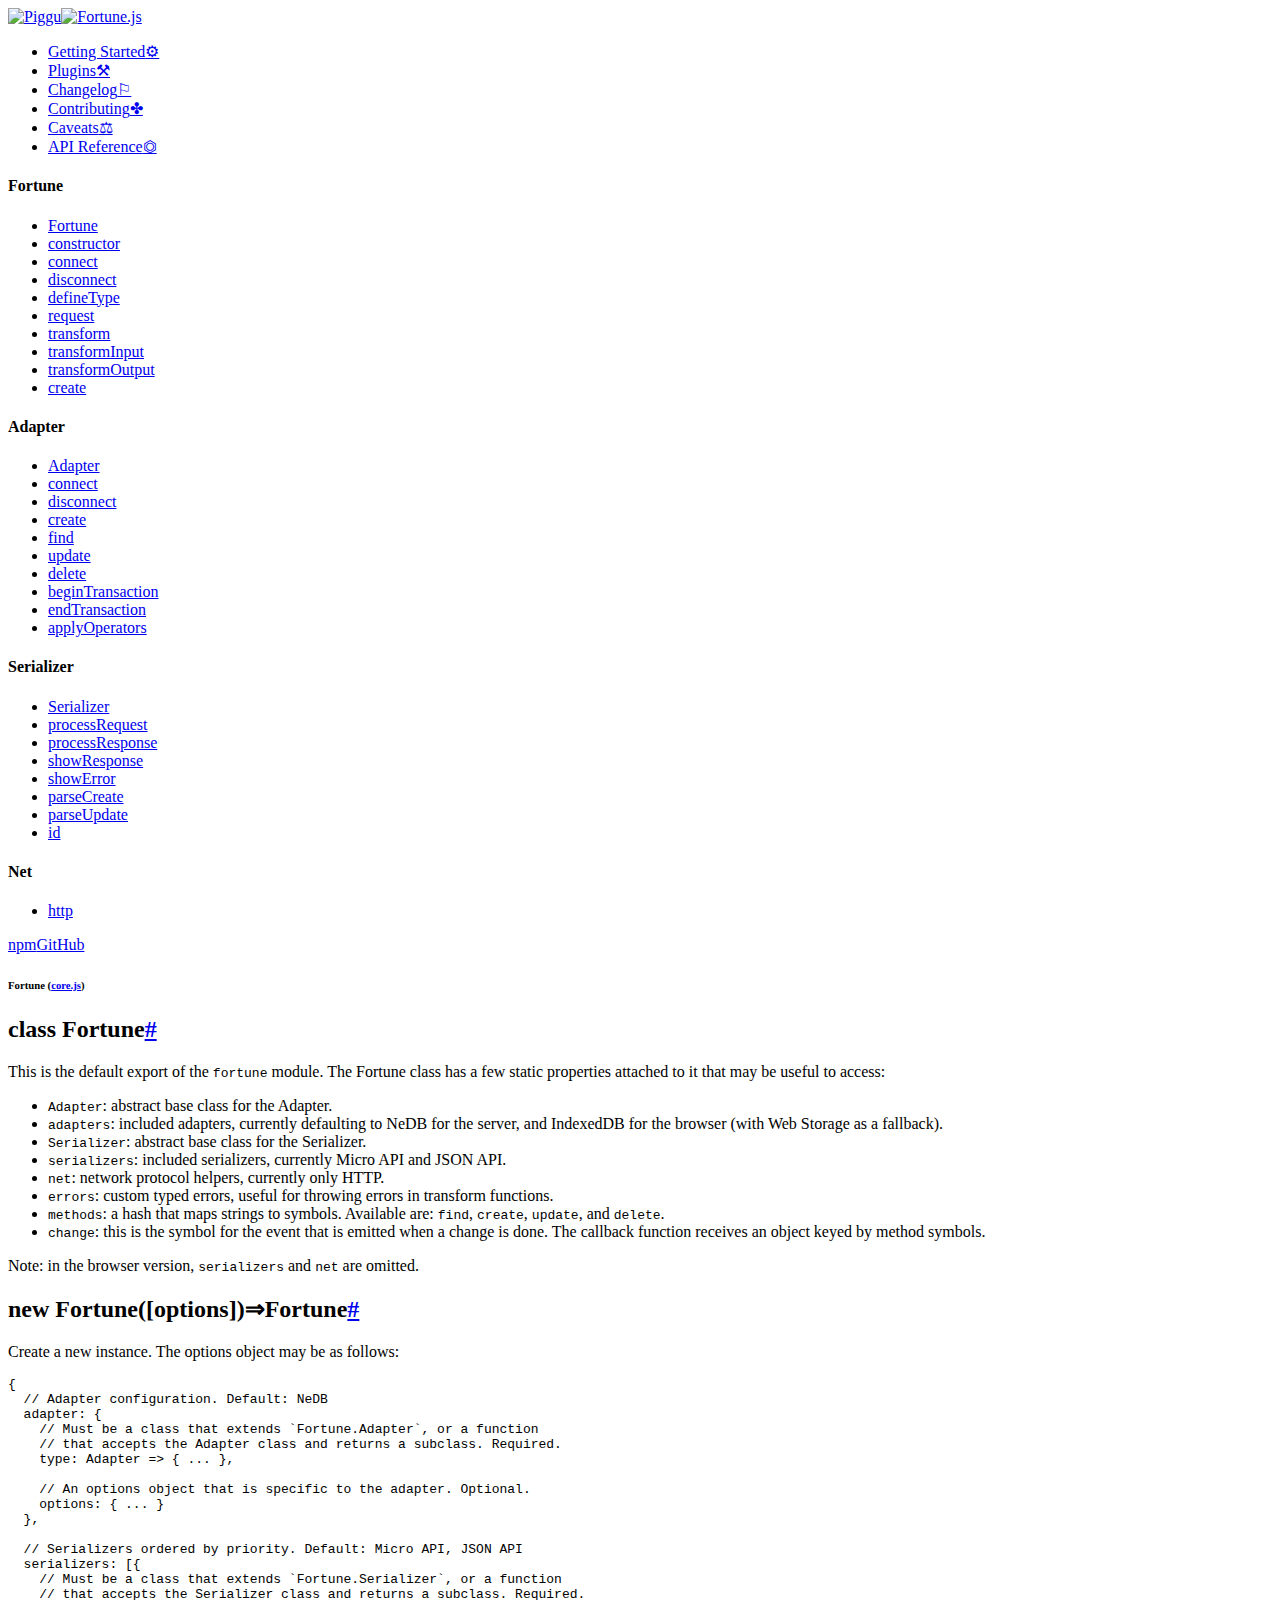
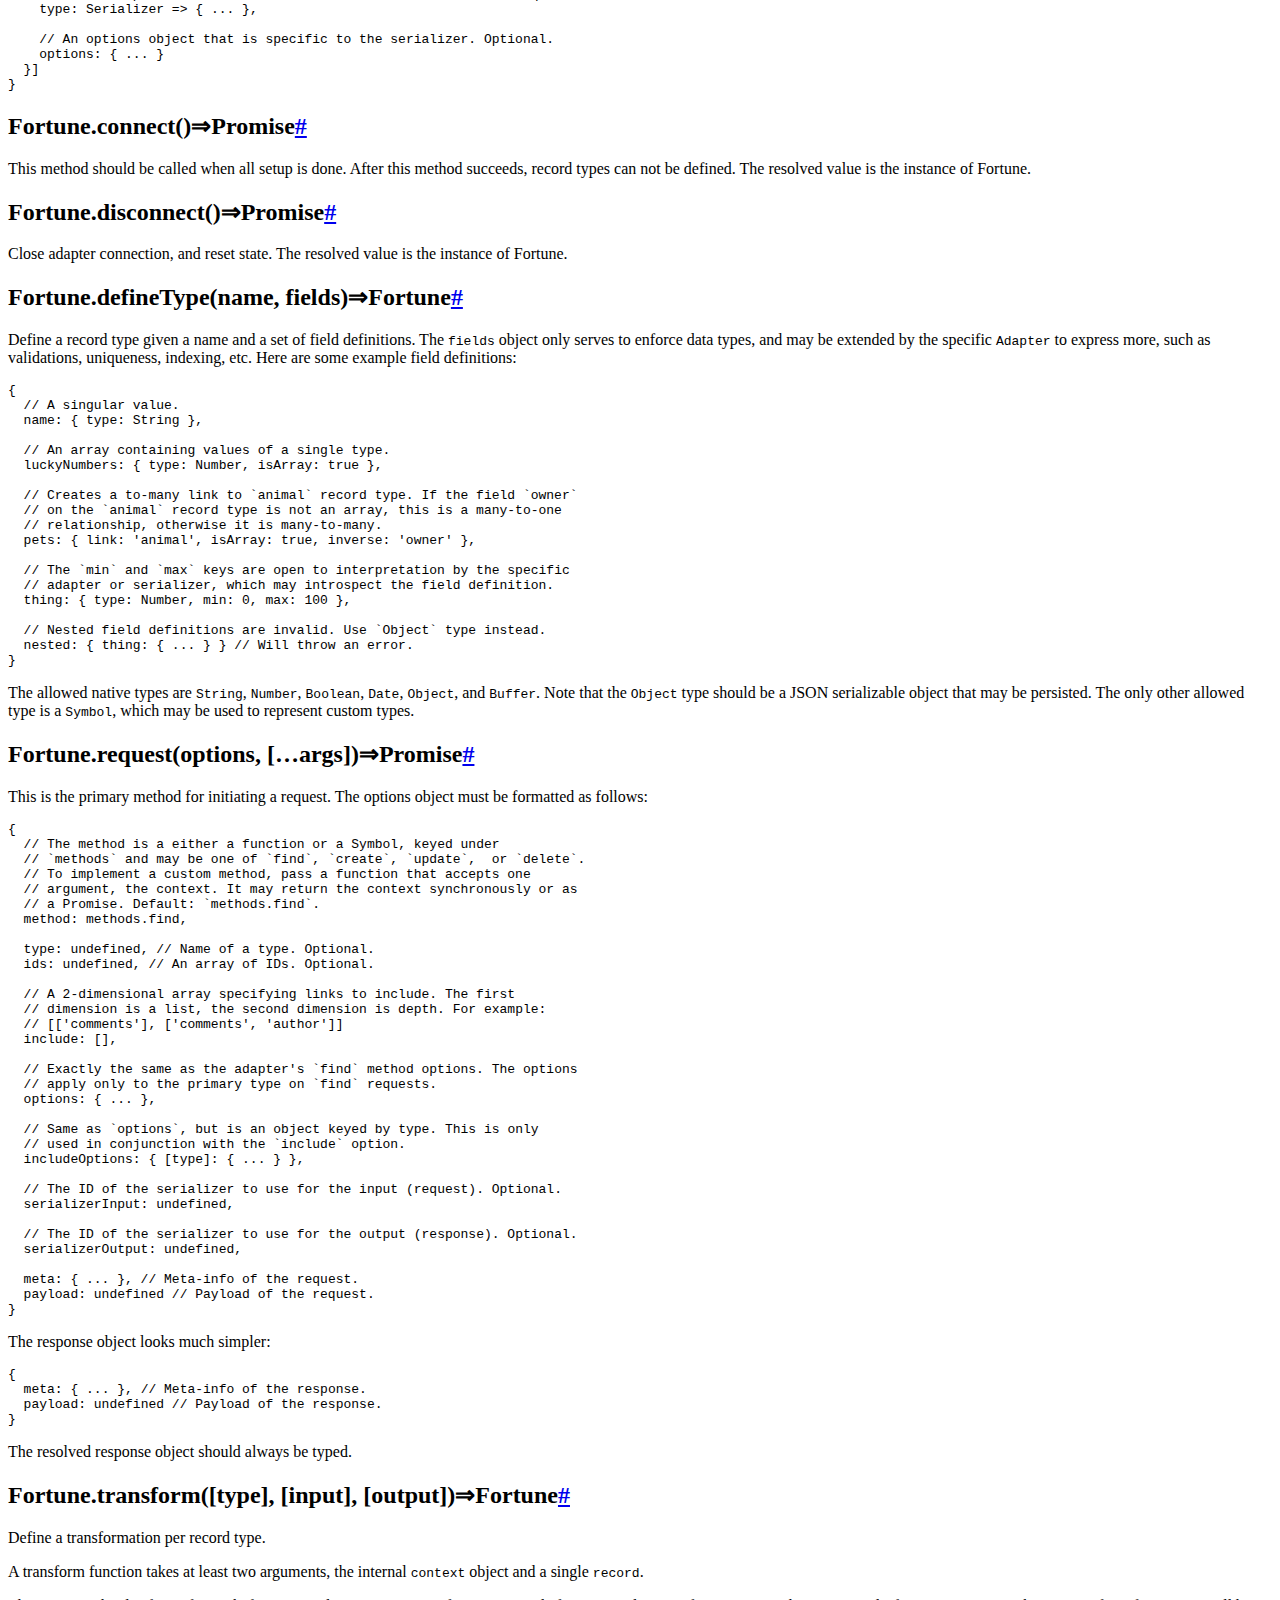
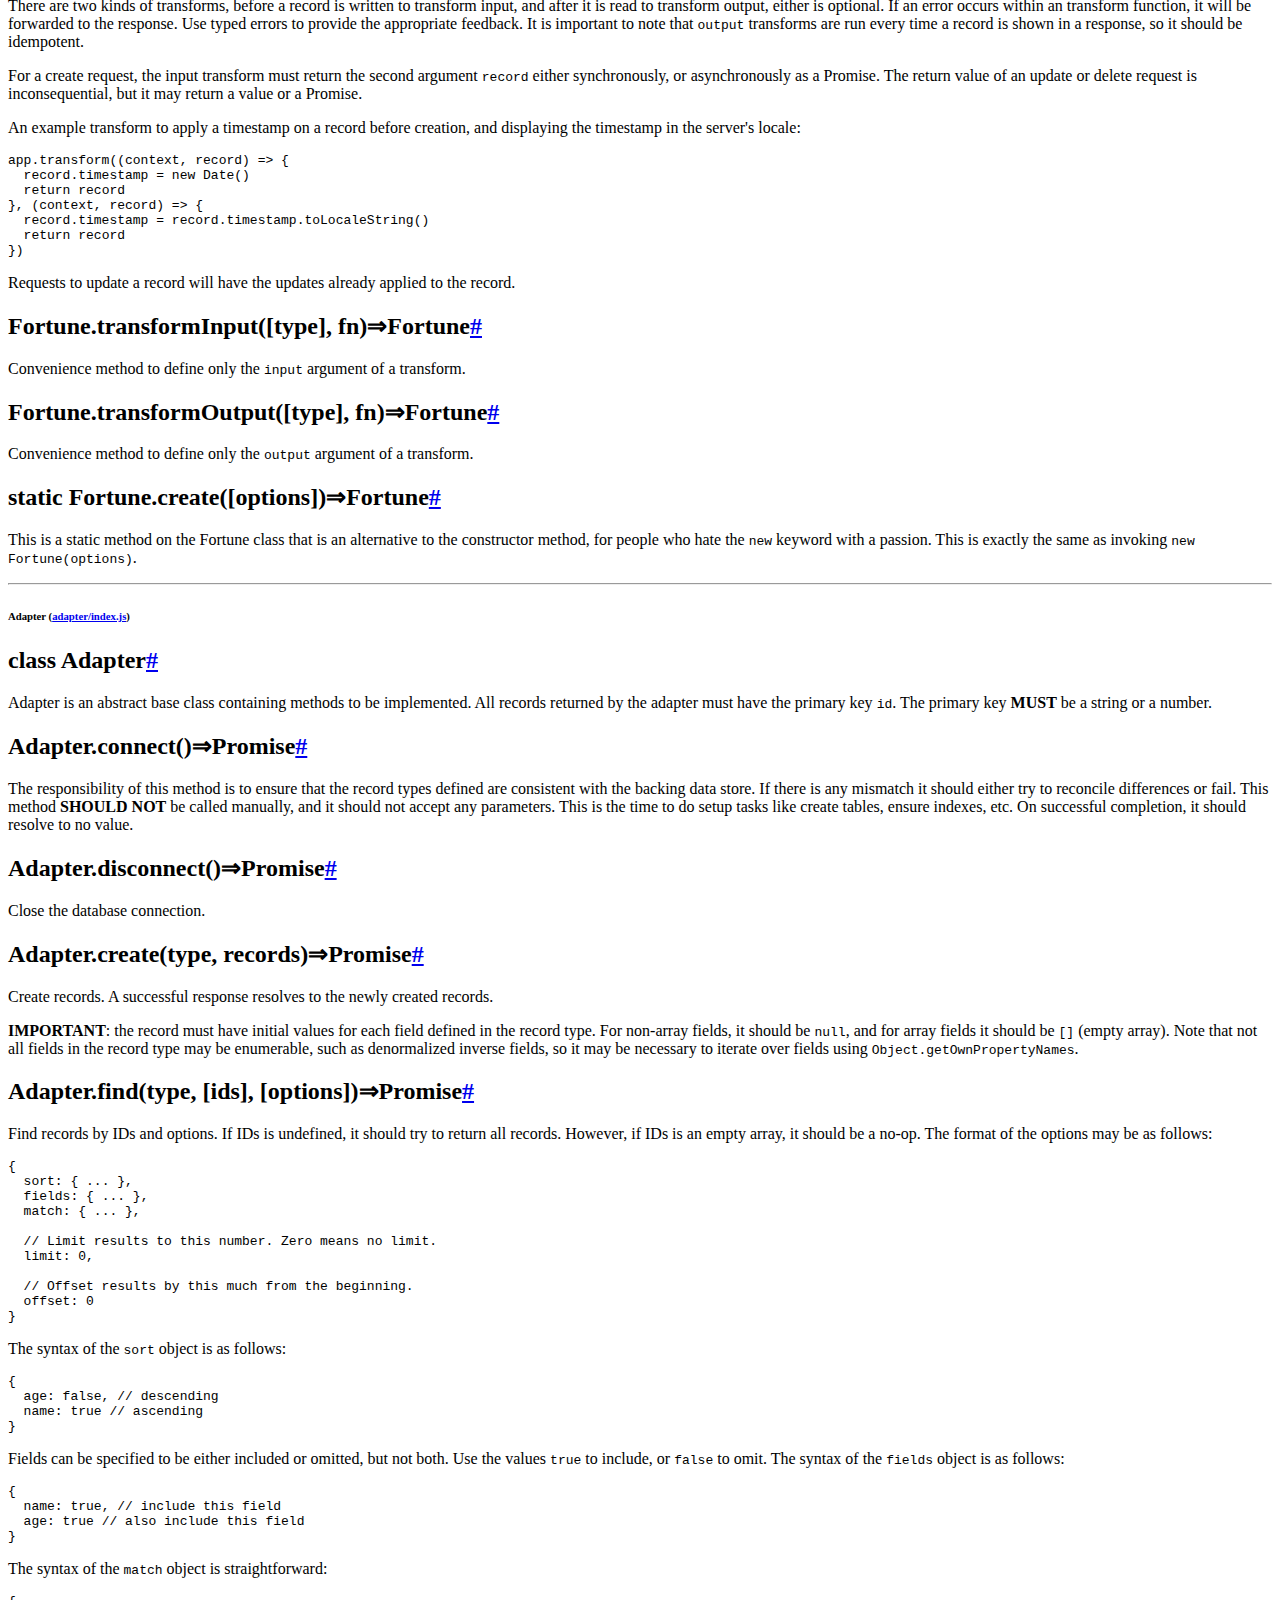
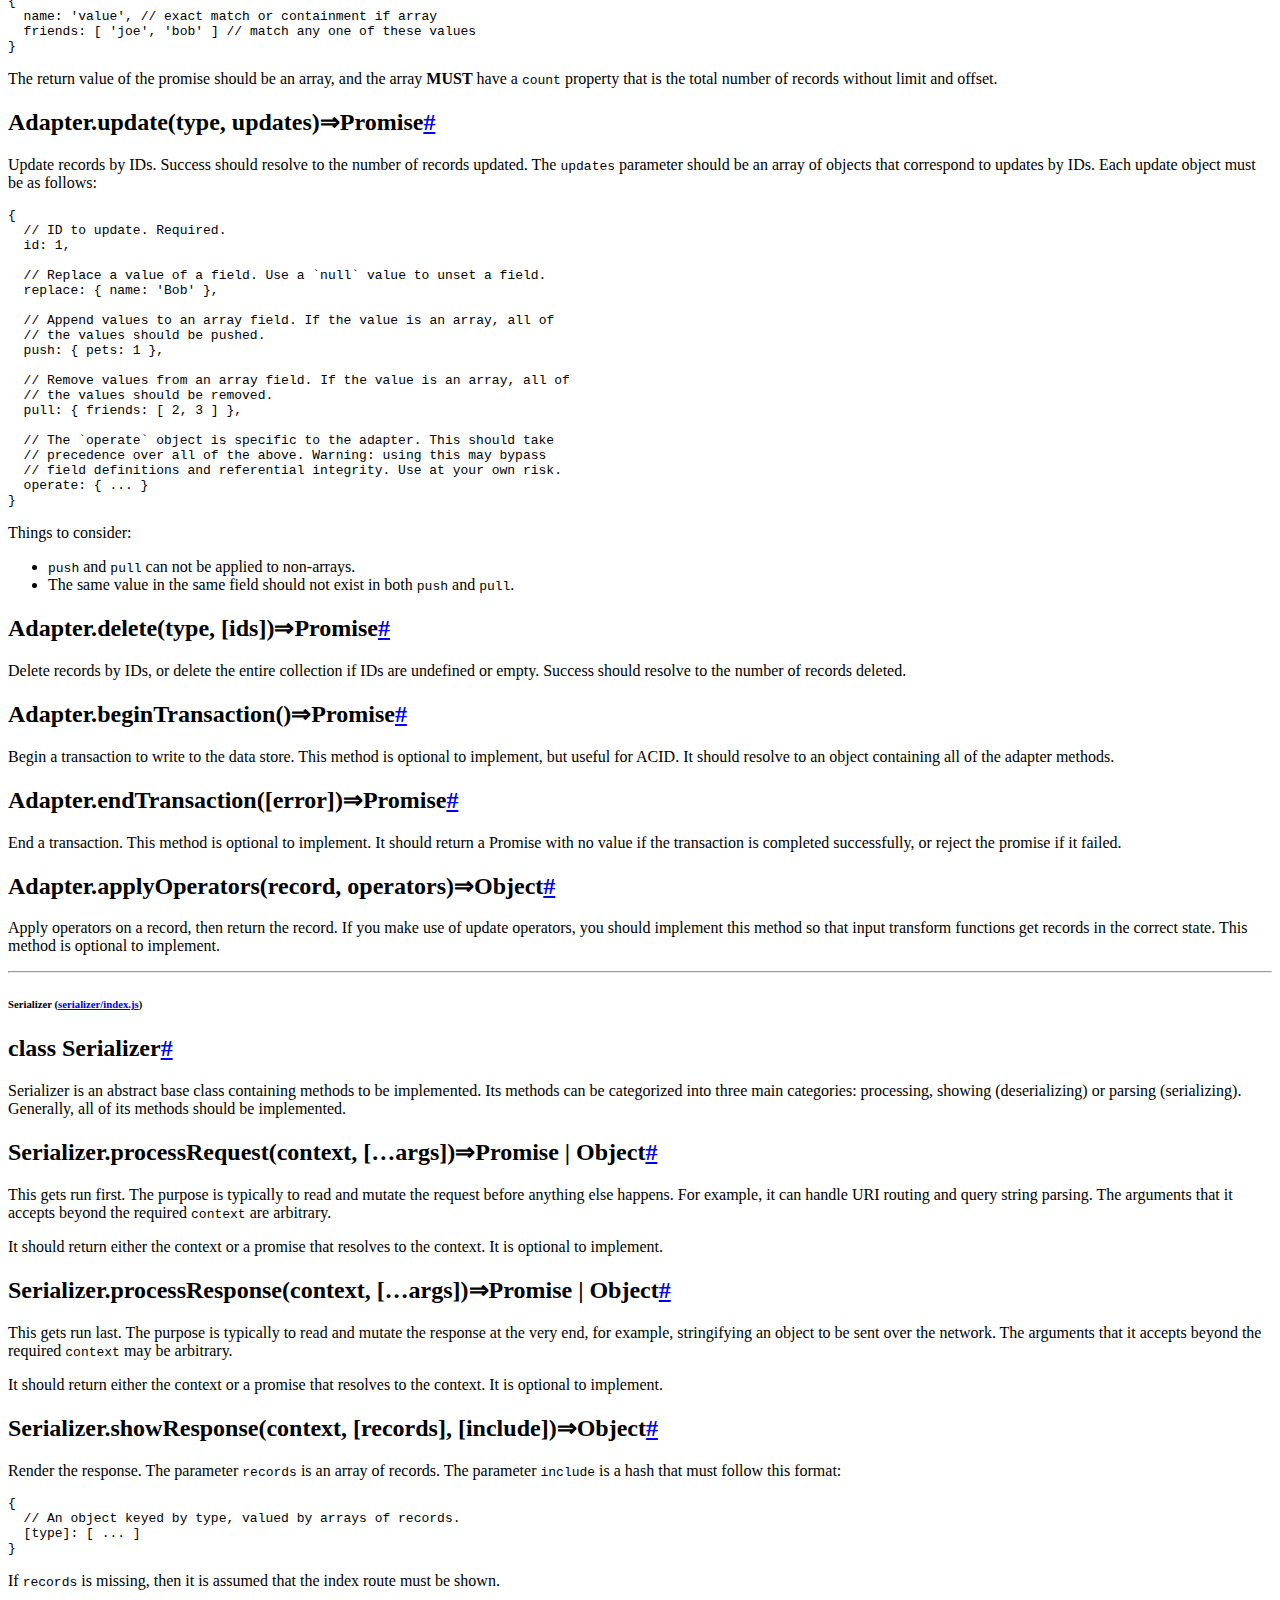
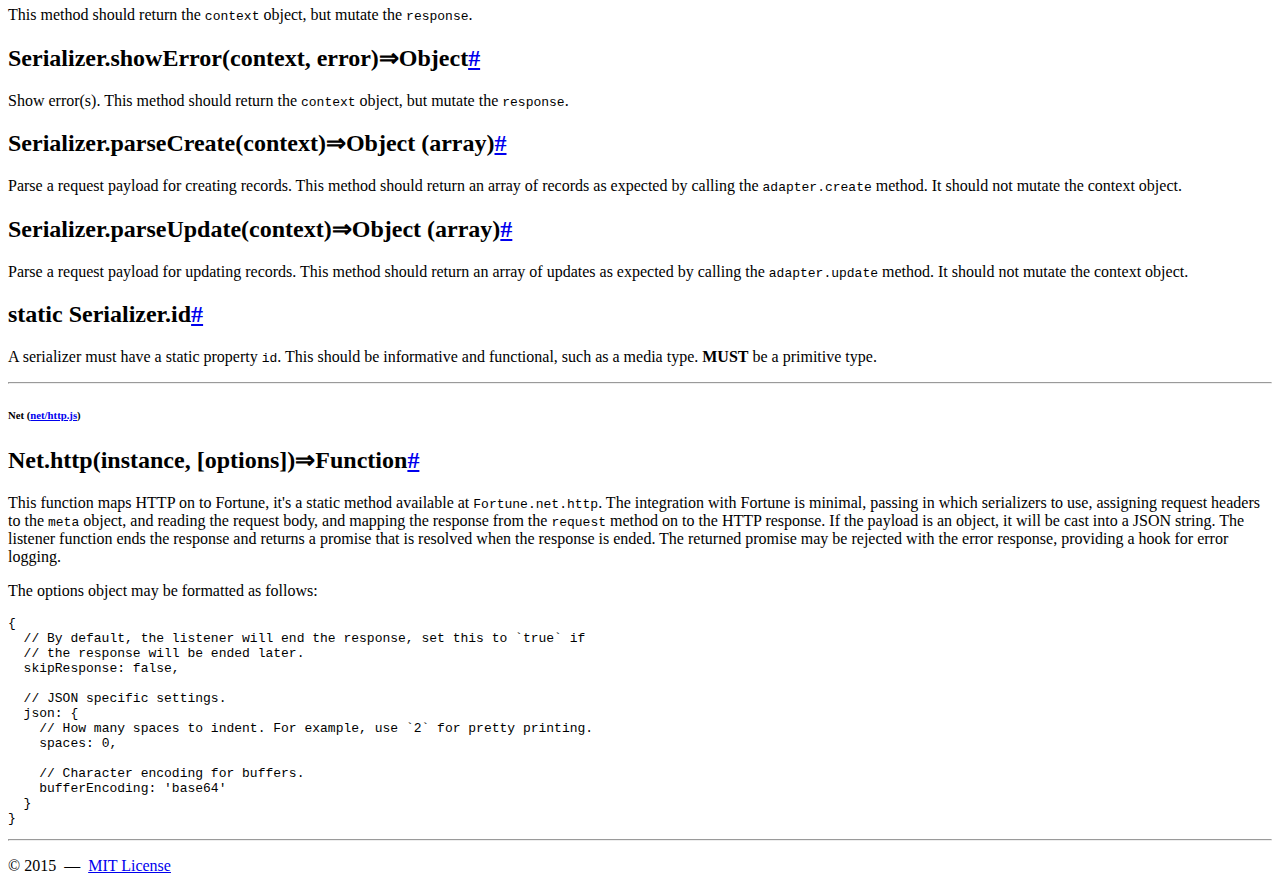
==== api/index.html @ bd901359 "Update website from deploy script." ====
<!DOCTYPE html><!--

This page is automatically generated. See:
https://github.com/fortunejs/fortune/tree/master/website

--><html lang="en"><head><title>API Reference</title><meta name="viewport" content="width=device-width,initial-scale=1"><meta charset="utf-8"><link rel="icon" href="../assets/piggu.png"><link rel="stylesheet" href="../assets/style.css"></head><body><main><nav><a href="../"><img src="../assets/piggu.svg" alt="Piggu" class="logo"></a><!--
        --><a href="../"><img src="../assets/fortune_type.svg" alt="Fortune.js" class="type"></a><ul class="docs"><li><a href="../getting-started/">Getting Started<span>⚙</span></a></li><li><a href="../plugins/">Plugins<span>⚒</span></a></li><li><a href="../changelog/">Changelog<span>⚐</span></a></li><li><a href="../contributing/">Contributing<span>✤</span></a></li><li><a href="../caveats/">Caveats<span>⚖</span></a></li><li><a href="../api/">API Reference<span>⏣</span></a></li></ul><h4>Fortune</h4><ul class="api"><li><a href="../api/#fortune">Fortune</a></li><li><a href="../api/#fortune-constructor">constructor</a></li><li><a href="../api/#fortune-connect">connect</a></li><li><a href="../api/#fortune-disconnect">disconnect</a></li><li><a href="../api/#fortune-definetype">defineType</a></li><li><a href="../api/#fortune-request">request</a></li><li><a href="../api/#fortune-transform">transform</a></li><li><a href="../api/#fortune-transforminput">transformInput</a></li><li><a href="../api/#fortune-transformoutput">transformOutput</a></li><li><a href="../api/#fortune-create">create</a></li></ul><h4>Adapter</h4><ul class="api"><li><a href="../api/#adapter">Adapter</a></li><li><a href="../api/#adapter-connect">connect</a></li><li><a href="../api/#adapter-disconnect">disconnect</a></li><li><a href="../api/#adapter-create">create</a></li><li><a href="../api/#adapter-find">find</a></li><li><a href="../api/#adapter-update">update</a></li><li><a href="../api/#adapter-delete">delete</a></li><li><a href="../api/#adapter-begintransaction">beginTransaction</a></li><li><a href="../api/#adapter-endtransaction">endTransaction</a></li><li><a href="../api/#adapter-applyoperators">applyOperators</a></li></ul><h4>Serializer</h4><ul class="api"><li><a href="../api/#serializer">Serializer</a></li><li><a href="../api/#serializer-processrequest">processRequest</a></li><li><a href="../api/#serializer-processresponse">processResponse</a></li><li><a href="../api/#serializer-showresponse">showResponse</a></li><li><a href="../api/#serializer-showerror">showError</a></li><li><a href="../api/#serializer-parsecreate">parseCreate</a></li><li><a href="../api/#serializer-parseupdate">parseUpdate</a></li><li class="property"><a href="../api/#serializer-id">id</a></li></ul><h4>Net</h4><ul class="api"><li><a href="../api/#net-http">http</a></li></ul></nav><section><header><a href="https://www.npmjs.com/package/fortune">npm</a><!--
          --><a href="https://github.com/fortunejs/fortune">GitHub</a></header><article><div class="api"><h6>Fortune <span>(<a href="https://github.com/fortunejs/fortune/blob/master/lib/core.js">core.js</a>)</span></h6><h2 id="fortune"><span class="class">class</span> Fortune<!--
        --><!--
        --><!--
      --><a href="#fortune" class="anchor">#</a></h2><p>This is the default export of the <code>fortune</code> module. The Fortune class has a few static properties attached to it that may be useful to access:</p><ul><li><code>Adapter</code>: abstract base class for the Adapter.</li><li><code>adapters</code>: included adapters, currently defaulting to NeDB for the server, and IndexedDB for the browser (with Web Storage as a fallback).</li><li><code>Serializer</code>: abstract base class for the Serializer.</li><li><code>serializers</code>: included serializers, currently Micro API and JSON API.</li><li><code>net</code>: network protocol helpers, currently only HTTP.</li><li><code>errors</code>: custom typed errors, useful for throwing errors in transform functions.</li><li><code>methods</code>: a hash that maps strings to symbols. Available are: <code>find</code>, <code>create</code>, <code>update</code>, and <code>delete</code>.</li><li><code>change</code>: this is the symbol for the event that is emitted when a change is done. The callback function receives an object keyed by method symbols.</li></ul><p>Note: in the browser version, <code>serializers</code> and <code>net</code> are omitted.</p><h2 id="fortune-constructor"><span class="class">new</span> Fortune<!--
        --><!--
          -->(<span class="parameter" title="Object">[options]</span>)<!--
        --><!--
        --><!--
        --><span class="arrow">⇒</span><!--
        --><span class="return">Fortune</span><!--
        --><!--
      --><a href="#fortune-constructor" class="anchor">#</a></h2><p>Create a new instance. The options object may be as follows:</p><pre><code class="lang-js">{
  <span class="hljs-comment">// Adapter configuration. Default: NeDB</span>
  adapter: {
    <span class="hljs-comment">// Must be a class that extends `Fortune.Adapter`, or a function</span>
    <span class="hljs-comment">// that accepts the Adapter class and returns a subclass. Required.</span>
    <span class="hljs-keyword">type</span>: Adapter <span class="hljs-subst">=&gt;</span> { <span class="hljs-attribute">...</span> },

    <span class="hljs-comment">// An options object that is specific to the adapter. Optional.</span>
    options: { <span class="hljs-attribute">...</span> }
  },

  <span class="hljs-comment">// Serializers ordered by priority. Default: Micro API, JSON API</span>
  serializers: <span class="hljs-preprocessor">[</span>{
    <span class="hljs-comment">// Must be a class that extends `Fortune.Serializer`, or a function</span>
    <span class="hljs-comment">// that accepts the Serializer class and returns a subclass. Required.</span>
    <span class="hljs-keyword">type</span>: Serializer <span class="hljs-subst">=&gt;</span> { <span class="hljs-attribute">...</span> },

    <span class="hljs-comment">// An options object that is specific to the serializer. Optional.</span>
    options: { <span class="hljs-attribute">...</span> }
  }<span class="hljs-preprocessor">]</span><span class="hljs-markup">
}</span>
</code></pre><h2 id="fortune-connect">Fortune.<span class="key">connect</span><!--
        --><!--
          -->()<!--
        --><!--
        --><!--
        --><span class="arrow">⇒</span><!--
        --><span class="return">Promise</span><!--
        --><!--
      --><a href="#fortune-connect" class="anchor">#</a></h2><p>This method should be called when all setup is done. After this method succeeds, record types can not be defined. The resolved value is the instance of Fortune.</p><h2 id="fortune-disconnect">Fortune.<span class="key">disconnect</span><!--
        --><!--
          -->()<!--
        --><!--
        --><!--
        --><span class="arrow">⇒</span><!--
        --><span class="return">Promise</span><!--
        --><!--
      --><a href="#fortune-disconnect" class="anchor">#</a></h2><p>Close adapter connection, and reset state. The resolved value is the instance of Fortune.</p><h2 id="fortune-definetype">Fortune.<span class="key">defineType</span><!--
        --><!--
          -->(<span class="parameter" title="String. Name of the record type.">name</span>, <span class="parameter" title="Object. A hash of field definition objects.">fields</span>)<!--
        --><!--
        --><!--
        --><span class="arrow">⇒</span><!--
        --><span class="return">Fortune</span><!--
        --><!--
      --><a href="#fortune-definetype" class="anchor">#</a></h2><p>Define a record type given a name and a set of field definitions. The <code>fields</code> object only serves to enforce data types, and may be extended by the specific <code>Adapter</code> to express more, such as validations, uniqueness, indexing, etc. Here are some example field definitions:</p><pre><code class="lang-js">{
  // A singular value.
  name: { type: String },

  // An array containing values <span class="hljs-keyword">of</span> a single type.
  luckyNumbers: { type: Number, isArray: true },

  // Creates a to-many link to `<span class="hljs-keyword">animal</span>` record type. If the field `owner`
  // on the `<span class="hljs-keyword">animal</span>` record type <span class="hljs-keyword">is</span> not an array, this <span class="hljs-keyword">is</span> a many-to-one
  // relationship, otherwise it <span class="hljs-keyword">is</span> many-to-many.
  pets: { link: '<span class="hljs-keyword">animal</span>', isArray: true, inverse: 'owner' },

  // The `min` and `max` keys <span class="hljs-keyword">are</span> <span class="hljs-keyword">open</span> to interpretation by the specific
  // adapter or serializer, which may introspect the field definition.
  <span class="hljs-keyword">thing</span>: { type: Number, min: 0, max: 100 },

  // Nested field definitions <span class="hljs-keyword">are</span> invalid. Use `Object` type instead.
  nested: { <span class="hljs-keyword">thing</span>: { ... } } // Will throw an error.
}
</code></pre><p>The allowed native types are <code>String</code>, <code>Number</code>, <code>Boolean</code>, <code>Date</code>, <code>Object</code>, and <code>Buffer</code>. Note that the <code>Object</code> type should be a JSON serializable object that may be persisted. The only other allowed type is a <code>Symbol</code>, which may be used to represent custom types.</p><h2 id="fortune-request">Fortune.<span class="key">request</span><!--
        --><!--
          -->(<span class="parameter" title="Object">options</span>, <span class="parameter" title="Arbitrary number of any type">[&hellip;args]</span>)<!--
        --><!--
        --><!--
        --><span class="arrow">⇒</span><!--
        --><span class="return">Promise</span><!--
        --><!--
      --><a href="#fortune-request" class="anchor">#</a></h2><p>This is the primary method for initiating a request. The options object must be formatted as follows:</p><pre><code class="lang-js">{
  // <span class="hljs-type">The</span> <span class="hljs-keyword">method</span> <span class="hljs-keyword">is</span> a either a function <span class="hljs-keyword">or</span> a <span class="hljs-type">Symbol</span>, keyed under
  // `methods` <span class="hljs-keyword">and</span> may be one <span class="hljs-keyword">of</span> `find`, `create`, `update`,  <span class="hljs-keyword">or</span> `delete`.
  // <span class="hljs-type">To</span> implement a custom <span class="hljs-keyword">method</span>, pass a function that accepts one
  // argument, the context. <span class="hljs-type">It</span> may <span class="hljs-keyword">return</span> the context synchronously <span class="hljs-keyword">or</span> <span class="hljs-keyword">as</span>
  // a <span class="hljs-type">Promise</span>. <span class="hljs-type">Default</span>: `methods.find`.
  <span class="hljs-keyword">method</span>: methods.find,

  <span class="hljs-keyword">type</span>: undefined, // <span class="hljs-type">Name</span> <span class="hljs-keyword">of</span> a <span class="hljs-keyword">type</span>. <span class="hljs-type">Optional</span>.
  ids: undefined, // <span class="hljs-type">An</span> <span class="hljs-type">array</span> <span class="hljs-keyword">of</span> <span class="hljs-type">IDs</span>. <span class="hljs-type">Optional</span>.

  // A <span class="hljs-number">2</span>-dimensional <span class="hljs-type">array</span> specifying links to <span class="hljs-keyword">include</span>. <span class="hljs-type">The</span> first
  // dimension <span class="hljs-keyword">is</span> a list, the second dimension <span class="hljs-keyword">is</span> depth. <span class="hljs-type">For</span> example:
  // [['comments'], ['comments', 'author']]
  <span class="hljs-keyword">include</span>: [],

  // <span class="hljs-type">Exactly</span> the same <span class="hljs-keyword">as</span> the adapter's `find` <span class="hljs-keyword">method</span> options. <span class="hljs-type">The</span> options
  // apply only to the primary <span class="hljs-keyword">type</span> on `find` requests.
  options: { ... },

  // <span class="hljs-type">Same</span> <span class="hljs-keyword">as</span> `options`, but <span class="hljs-keyword">is</span> an <span class="hljs-keyword">object</span> keyed by <span class="hljs-keyword">type</span>. <span class="hljs-type">This</span> <span class="hljs-keyword">is</span> only
  // used <span class="hljs-keyword">in</span> conjunction <span class="hljs-keyword">with</span> the `<span class="hljs-keyword">include</span>` option.
  includeOptions: { [<span class="hljs-keyword">type</span>]: { ... } },

  // <span class="hljs-type">The</span> <span class="hljs-type">ID</span> <span class="hljs-keyword">of</span> the serializer to use <span class="hljs-keyword">for</span> the input (request). <span class="hljs-type">Optional</span>.
  serializerInput: undefined,

  // <span class="hljs-type">The</span> <span class="hljs-type">ID</span> <span class="hljs-keyword">of</span> the serializer to use <span class="hljs-keyword">for</span> the output (response). <span class="hljs-type">Optional</span>.
  serializerOutput: undefined,

  meta: { ... }, // <span class="hljs-type">Meta</span>-info <span class="hljs-keyword">of</span> the request.
  payload: undefined // <span class="hljs-type">Payload</span> <span class="hljs-keyword">of</span> the request.
}
</code></pre><p>The response object looks much simpler:</p><pre><code class="lang-js">{
  <span class="hljs-tag">meta</span>: { ... }, <span class="hljs-comment">// Meta-info of the response.</span>
  <span class="hljs-attribute">payload</span>: undefined <span class="hljs-comment">// Payload of the response.</span>
}
</code></pre><p>The resolved response object should always be typed.</p><h2 id="fortune-transform">Fortune.<span class="key">transform</span><!--
        --><!--
          -->(<span class="parameter" title="String">[type]</span>, <span class="parameter" title="Function">[input]</span>, <span class="parameter" title="Function">[output]</span>)<!--
        --><!--
        --><!--
        --><span class="arrow">⇒</span><!--
        --><span class="return">Fortune</span><!--
        --><!--
      --><a href="#fortune-transform" class="anchor">#</a></h2><p>Define a transformation per record type.</p><p>A transform function takes at least two arguments, the internal <code>context</code> object and a single <code>record</code>.</p><p>There are two kinds of transforms, before a record is written to transform input, and after it is read to transform output, either is optional. If an error occurs within an transform function, it will be forwarded to the response. Use typed errors to provide the appropriate feedback. It is important to note that <code>output</code> transforms are run every time a record is shown in a response, so it should be idempotent.</p><p>For a create request, the input transform must return the second argument <code>record</code> either synchronously, or asynchronously as a Promise. The return value of an update or delete request is inconsequential, but it may return a value or a Promise.</p><p>An example transform to apply a timestamp on a record before creation, and displaying the timestamp in the server&#39;s locale:</p><pre><code class="lang-js">app.transform(<span class="hljs-function"><span class="hljs-params">(context, record)</span> =&gt;</span> {
  record.timestamp = <span class="hljs-keyword">new</span> Date()
  <span class="hljs-keyword">return</span> record
}, <span class="hljs-function"><span class="hljs-params">(context, record)</span> =&gt;</span> {
  record.timestamp = record.timestamp.toLocaleString()
  <span class="hljs-keyword">return</span> record
})
</code></pre><p>Requests to update a record will have the updates already applied to the record.</p><h2 id="fortune-transforminput">Fortune.<span class="key">transformInput</span><!--
        --><!--
          -->(<span class="parameter" title="String">[type]</span>, <span class="parameter" title="Function">fn</span>)<!--
        --><!--
        --><!--
        --><span class="arrow">⇒</span><!--
        --><span class="return">Fortune</span><!--
        --><!--
      --><a href="#fortune-transforminput" class="anchor">#</a></h2><p>Convenience method to define only the <code>input</code> argument of a transform.</p><h2 id="fortune-transformoutput">Fortune.<span class="key">transformOutput</span><!--
        --><!--
          -->(<span class="parameter" title="String">[type]</span>, <span class="parameter" title="Function">fn</span>)<!--
        --><!--
        --><!--
        --><span class="arrow">⇒</span><!--
        --><span class="return">Fortune</span><!--
        --><!--
      --><a href="#fortune-transformoutput" class="anchor">#</a></h2><p>Convenience method to define only the <code>output</code> argument of a transform.</p><h2 id="fortune-create"><span class="class">static</span> Fortune.<span class="key">create</span><!--
        --><!--
          -->(<span class="parameter" title="Object">[options]</span>)<!--
        --><!--
        --><!--
        --><span class="arrow">⇒</span><!--
        --><span class="return">Fortune</span><!--
        --><!--
      --><a href="#fortune-create" class="anchor">#</a></h2><p>This is a static method on the Fortune class that is an alternative to the constructor method, for people who hate the <code>new</code> keyword with a passion. This is exactly the same as invoking <code>new Fortune(options)</code>.</p><hr><h6>Adapter <span>(<a href="https://github.com/fortunejs/fortune/blob/master/lib/adapter&#x2F;index.js">adapter&#x2F;index.js</a>)</span></h6><h2 id="adapter"><span class="class">class</span> Adapter<!--
        --><!--
        --><!--
      --><a href="#adapter" class="anchor">#</a></h2><p>Adapter is an abstract base class containing methods to be implemented. All records returned by the adapter must have the primary key <code>id</code>. The primary key <strong>MUST</strong> be a string or a number.</p><h2 id="adapter-connect">Adapter.<span class="key">connect</span><!--
        --><!--
          -->()<!--
        --><!--
        --><!--
        --><span class="arrow">⇒</span><!--
        --><span class="return">Promise</span><!--
        --><!--
      --><a href="#adapter-connect" class="anchor">#</a></h2><p>The responsibility of this method is to ensure that the record types defined are consistent with the backing data store. If there is any mismatch it should either try to reconcile differences or fail. This method <strong>SHOULD NOT</strong> be called manually, and it should not accept any parameters. This is the time to do setup tasks like create tables, ensure indexes, etc. On successful completion, it should resolve to no value.</p><h2 id="adapter-disconnect">Adapter.<span class="key">disconnect</span><!--
        --><!--
          -->()<!--
        --><!--
        --><!--
        --><span class="arrow">⇒</span><!--
        --><span class="return">Promise</span><!--
        --><!--
      --><a href="#adapter-disconnect" class="anchor">#</a></h2><p>Close the database connection.</p><h2 id="adapter-create">Adapter.<span class="key">create</span><!--
        --><!--
          -->(<span class="parameter" title="String">type</span>, <span class="parameter" title="Array of Objects">records</span>)<!--
        --><!--
        --><!--
        --><span class="arrow">⇒</span><!--
        --><span class="return">Promise</span><!--
        --><!--
      --><a href="#adapter-create" class="anchor">#</a></h2><p>Create records. A successful response resolves to the newly created records.</p><p><strong>IMPORTANT</strong>: the record must have initial values for each field defined in the record type. For non-array fields, it should be <code>null</code>, and for array fields it should be <code>[]</code> (empty array). Note that not all fields in the record type may be enumerable, such as denormalized inverse fields, so it may be necessary to iterate over fields using <code>Object.getOwnPropertyNames</code>.</p><h2 id="adapter-find">Adapter.<span class="key">find</span><!--
        --><!--
          -->(<span class="parameter" title="String">type</span>, <span class="parameter" title="Either an array of Strings, or an array of Numbers">[ids]</span>, <span class="parameter" title="Object">[options]</span>)<!--
        --><!--
        --><!--
        --><span class="arrow">⇒</span><!--
        --><span class="return">Promise</span><!--
        --><!--
      --><a href="#adapter-find" class="anchor">#</a></h2><p>Find records by IDs and options. If IDs is undefined, it should try to return all records. However, if IDs is an empty array, it should be a no-op. The format of the options may be as follows:</p><pre><code class="lang-js">{
  <span class="hljs-tag">sort</span>: { ... },
  <span class="hljs-tag">fields</span>: { ... },
  <span class="hljs-tag">match</span>: { ... },

  <span class="hljs-comment">// Limit results to this number. Zero means no limit.</span>
  <span class="hljs-attribute">limit</span>: <span class="hljs-number">0</span>,

  <span class="hljs-comment">// Offset results by this much from the beginning.</span>
  <span class="hljs-attribute">offset</span>: <span class="hljs-number">0</span>
}
</code></pre><p>The syntax of the <code>sort</code> object is as follows:</p><pre><code class="lang-js">{
  <span class="hljs-attribute">age</span>: false, <span class="hljs-comment">// descending</span>
  <span class="hljs-attribute">name</span>: true <span class="hljs-comment">// ascending</span>
}
</code></pre><p>Fields can be specified to be either included or omitted, but not both. Use the values <code>true</code> to include, or <code>false</code> to omit. The syntax of the <code>fields</code> object is as follows:</p><pre><code class="lang-js">{
  <span class="hljs-attribute">name</span>: true, <span class="hljs-comment">// include this field</span>
  <span class="hljs-attribute">age</span>: true <span class="hljs-comment">// also include this field</span>
}
</code></pre><p>The syntax of the <code>match</code> object is straightforward:</p><pre><code class="lang-js">{
  <span class="hljs-attribute">name</span>: <span class="hljs-string">'value'</span>, <span class="hljs-comment">// exact match or containment if array</span>
  <span class="hljs-attribute">friends</span>: [ <span class="hljs-string">'joe'</span>, <span class="hljs-string">'bob'</span> ] <span class="hljs-comment">// match any one of these values</span>
}
</code></pre><p>The return value of the promise should be an array, and the array <strong>MUST</strong> have a <code>count</code> property that is the total number of records without limit and offset.</p><h2 id="adapter-update">Adapter.<span class="key">update</span><!--
        --><!--
          -->(<span class="parameter" title="String">type</span>, <span class="parameter" title="Array of Objects">updates</span>)<!--
        --><!--
        --><!--
        --><span class="arrow">⇒</span><!--
        --><span class="return">Promise</span><!--
        --><!--
      --><a href="#adapter-update" class="anchor">#</a></h2><p>Update records by IDs. Success should resolve to the number of records updated. The <code>updates</code> parameter should be an array of objects that correspond to updates by IDs. Each update object must be as follows:</p><pre><code class="lang-js">{
  // ID to <span class="hljs-operator"><span class="hljs-keyword">update</span>. Required.
  id: <span class="hljs-number">1</span>,

  // <span class="hljs-keyword">Replace</span> a <span class="hljs-keyword">value</span> <span class="hljs-keyword">of</span> a <span class="hljs-keyword">field</span>. <span class="hljs-keyword">Use</span> a <span class="hljs-string">`null`</span> <span class="hljs-keyword">value</span> <span class="hljs-keyword">to</span> unset a <span class="hljs-keyword">field</span>.
  <span class="hljs-keyword">replace</span>: { name: <span class="hljs-string">'Bob'</span> },

  // Append <span class="hljs-keyword">values</span> <span class="hljs-keyword">to</span> an <span class="hljs-built_in">array</span> <span class="hljs-keyword">field</span>. <span class="hljs-keyword">If</span> the <span class="hljs-keyword">value</span> <span class="hljs-keyword">is</span> an <span class="hljs-built_in">array</span>, <span class="hljs-keyword">all</span> <span class="hljs-keyword">of</span>
  // the <span class="hljs-keyword">values</span> should be pushed.
  push: { pets: <span class="hljs-number">1</span> },

  // Remove <span class="hljs-keyword">values</span> <span class="hljs-keyword">from</span> an <span class="hljs-built_in">array</span> <span class="hljs-keyword">field</span>. <span class="hljs-keyword">If</span> the <span class="hljs-keyword">value</span> <span class="hljs-keyword">is</span> an <span class="hljs-built_in">array</span>, <span class="hljs-keyword">all</span> <span class="hljs-keyword">of</span>
  // the <span class="hljs-keyword">values</span> should be removed.
  pull: { friends: [ <span class="hljs-number">2</span>, <span class="hljs-number">3</span> ] },

  // The <span class="hljs-string">`operate`</span> object <span class="hljs-keyword">is</span> specific <span class="hljs-keyword">to</span> the adapter. This should take
  // precedence over <span class="hljs-keyword">all</span> <span class="hljs-keyword">of</span> the above. Warning: <span class="hljs-keyword">using</span> this may bypass
  // <span class="hljs-keyword">field</span> definitions <span class="hljs-keyword">and</span> referential integrity. <span class="hljs-keyword">Use</span> <span class="hljs-keyword">at</span> your own risk.
  operate: { ... }
}</span>
</code></pre><p>Things to consider:</p><ul><li><code>push</code> and <code>pull</code> can not be applied to non-arrays.</li><li>The same value in the same field should not exist in both <code>push</code> and <code>pull</code>.</li></ul><h2 id="adapter-delete">Adapter.<span class="key">delete</span><!--
        --><!--
          -->(<span class="parameter" title="String">type</span>, <span class="parameter" title="Either an array of Strings, or an array of Numbers">[ids]</span>)<!--
        --><!--
        --><!--
        --><span class="arrow">⇒</span><!--
        --><span class="return">Promise</span><!--
        --><!--
      --><a href="#adapter-delete" class="anchor">#</a></h2><p>Delete records by IDs, or delete the entire collection if IDs are undefined or empty. Success should resolve to the number of records deleted.</p><h2 id="adapter-begintransaction">Adapter.<span class="key">beginTransaction</span><!--
        --><!--
          -->()<!--
        --><!--
        --><!--
        --><span class="arrow">⇒</span><!--
        --><span class="return">Promise</span><!--
        --><!--
      --><a href="#adapter-begintransaction" class="anchor">#</a></h2><p>Begin a transaction to write to the data store. This method is optional to implement, but useful for ACID. It should resolve to an object containing all of the adapter methods.</p><h2 id="adapter-endtransaction">Adapter.<span class="key">endTransaction</span><!--
        --><!--
          -->(<span class="parameter" title="Error. If an error is passed, roll back the transaction.">[error]</span>)<!--
        --><!--
        --><!--
        --><span class="arrow">⇒</span><!--
        --><span class="return">Promise</span><!--
        --><!--
      --><a href="#adapter-endtransaction" class="anchor">#</a></h2><p>End a transaction. This method is optional to implement. It should return a Promise with no value if the transaction is completed successfully, or reject the promise if it failed.</p><h2 id="adapter-applyoperators">Adapter.<span class="key">applyOperators</span><!--
        --><!--
          -->(<span class="parameter" title="Object">record</span>, <span class="parameter" title="Object. The `operate` field on an `update` object.">operators</span>)<!--
        --><!--
        --><!--
        --><span class="arrow">⇒</span><!--
        --><span class="return">Object</span><!--
        --><!--
      --><a href="#adapter-applyoperators" class="anchor">#</a></h2><p>Apply operators on a record, then return the record. If you make use of update operators, you should implement this method so that input transform functions get records in the correct state. This method is optional to implement.</p><hr><h6>Serializer <span>(<a href="https://github.com/fortunejs/fortune/blob/master/lib/serializer&#x2F;index.js">serializer&#x2F;index.js</a>)</span></h6><h2 id="serializer"><span class="class">class</span> Serializer<!--
        --><!--
        --><!--
      --><a href="#serializer" class="anchor">#</a></h2><p>Serializer is an abstract base class containing methods to be implemented. Its methods can be categorized into three main categories: processing, showing (deserializing) or parsing (serializing). Generally, all of its methods should be implemented.</p><h2 id="serializer-processrequest">Serializer.<span class="key">processRequest</span><!--
        --><!--
          -->(<span class="parameter" title="Object">context</span>, <span class="parameter" title="Arbitrary number of any type">[&hellip;args]</span>)<!--
        --><!--
        --><!--
        --><span class="arrow">⇒</span><!--
        --><span class="return">Promise | Object</span><!--
        --><!--
      --><a href="#serializer-processrequest" class="anchor">#</a></h2><p>This gets run first. The purpose is typically to read and mutate the request before anything else happens. For example, it can handle URI routing and query string parsing. The arguments that it accepts beyond the required <code>context</code> are arbitrary.</p><p>It should return either the context or a promise that resolves to the context. It is optional to implement.</p><h2 id="serializer-processresponse">Serializer.<span class="key">processResponse</span><!--
        --><!--
          -->(<span class="parameter" title="Object">context</span>, <span class="parameter" title="Arbitrary number of any type">[&hellip;args]</span>)<!--
        --><!--
        --><!--
        --><span class="arrow">⇒</span><!--
        --><span class="return">Promise | Object</span><!--
        --><!--
      --><a href="#serializer-processresponse" class="anchor">#</a></h2><p>This gets run last. The purpose is typically to read and mutate the response at the very end, for example, stringifying an object to be sent over the network. The arguments that it accepts beyond the required <code>context</code> may be arbitrary.</p><p>It should return either the context or a promise that resolves to the context. It is optional to implement.</p><h2 id="serializer-showresponse">Serializer.<span class="key">showResponse</span><!--
        --><!--
          -->(<span class="parameter" title="Object">context</span>, <span class="parameter" title="Array of Objects">[records]</span>, <span class="parameter" title="Object">[include]</span>)<!--
        --><!--
        --><!--
        --><span class="arrow">⇒</span><!--
        --><span class="return">Object</span><!--
        --><!--
      --><a href="#serializer-showresponse" class="anchor">#</a></h2><p>Render the response. The parameter <code>records</code> is an array of records. The parameter <code>include</code> is a hash that must follow this format:</p><pre><code class="lang-js">{
  <span class="hljs-comment">// An object keyed by type, valued by arrays of records.</span>
  <span class="hljs-attr_selector">[type]</span>: <span class="hljs-attr_selector">[ ... ]</span>
}
</code></pre><p>If <code>records</code> is missing, then it is assumed that the index route must be shown.</p><p>This method should return the <code>context</code> object, but mutate the <code>response</code>.</p><h2 id="serializer-showerror">Serializer.<span class="key">showError</span><!--
        --><!--
          -->(<span class="parameter" title="Object">context</span>, <span class="parameter" title="Object. should be an instance of Error">error</span>)<!--
        --><!--
        --><!--
        --><span class="arrow">⇒</span><!--
        --><span class="return">Object</span><!--
        --><!--
      --><a href="#serializer-showerror" class="anchor">#</a></h2><p>Show error(s). This method should return the <code>context</code> object, but mutate the <code>response</code>.</p><h2 id="serializer-parsecreate">Serializer.<span class="key">parseCreate</span><!--
        --><!--
          -->(<span class="parameter" title="Object">context</span>)<!--
        --><!--
        --><!--
        --><span class="arrow">⇒</span><!--
        --><span class="return">Object (array)</span><!--
        --><!--
      --><a href="#serializer-parsecreate" class="anchor">#</a></h2><p>Parse a request payload for creating records. This method should return an array of records as expected by calling the <code>adapter.create</code> method. It should not mutate the context object.</p><h2 id="serializer-parseupdate">Serializer.<span class="key">parseUpdate</span><!--
        --><!--
          -->(<span class="parameter" title="Object">context</span>)<!--
        --><!--
        --><!--
        --><span class="arrow">⇒</span><!--
        --><span class="return">Object (array)</span><!--
        --><!--
      --><a href="#serializer-parseupdate" class="anchor">#</a></h2><p>Parse a request payload for updating records. This method should return an array of updates as expected by calling the <code>adapter.update</code> method. It should not mutate the context object.</p><h2 id="serializer-id"><span class="class">static</span> Serializer.<span class="key">id</span><!--
        --><!--
        --><!--
      --><a href="#serializer-id" class="anchor">#</a></h2><p>A serializer must have a static property <code>id</code>. This should be informative and functional, such as a media type. <strong>MUST</strong> be a primitive type.</p><hr><h6>Net <span>(<a href="https://github.com/fortunejs/fortune/blob/master/lib/net&#x2F;http.js">net&#x2F;http.js</a>)</span></h6><h2 id="net-http">Net.<span class="key">http</span><!--
        --><!--
          -->(<span class="parameter" title="Fortune">instance</span>, <span class="parameter" title="Object">[options]</span>)<!--
        --><!--
        --><!--
        --><span class="arrow">⇒</span><!--
        --><span class="return">Function</span><!--
        --><!--
      --><a href="#net-http" class="anchor">#</a></h2><p>This function maps HTTP on to Fortune, it&#39;s a static method available at <code>Fortune.net.http</code>. The integration with Fortune is minimal, passing in which serializers to use, assigning request headers to the <code>meta</code> object, and reading the request body, and mapping the response from the <code>request</code> method on to the HTTP response. If the payload is an object, it will be cast into a JSON string. The listener function ends the response and returns a promise that is resolved when the response is ended. The returned promise may be rejected with the error response, providing a hook for error logging.</p><p>The options object may be formatted as follows:</p><pre><code class="lang-js">{
  <span class="hljs-comment">// By default, the listener will end the response, set this to `true` if</span>
  <span class="hljs-comment">// the response will be ended later.</span>
  <span class="hljs-tag">skipResponse</span>: <span class="hljs-tag">false</span>,

  <span class="hljs-comment">// JSON specific settings.</span>
  <span class="hljs-tag">json</span>: {
    <span class="hljs-comment">// How many spaces to indent. For example, use `2` for pretty printing.</span>
    <span class="hljs-attribute">spaces</span>: <span class="hljs-number">0</span>,

    <span class="hljs-comment">// Character encoding for buffers.</span>
    <span class="hljs-attribute">bufferEncoding</span>: <span class="hljs-string">'base64'</span>
  }
}
</code></pre><hr></div></article><footer><p>&copy; 2015 &nbsp;&mdash;&nbsp; <a href="https://raw.githubusercontent.com/fortunejs/fortune/master/LICENSE">MIT License</a></p></footer></section></main></body></html>
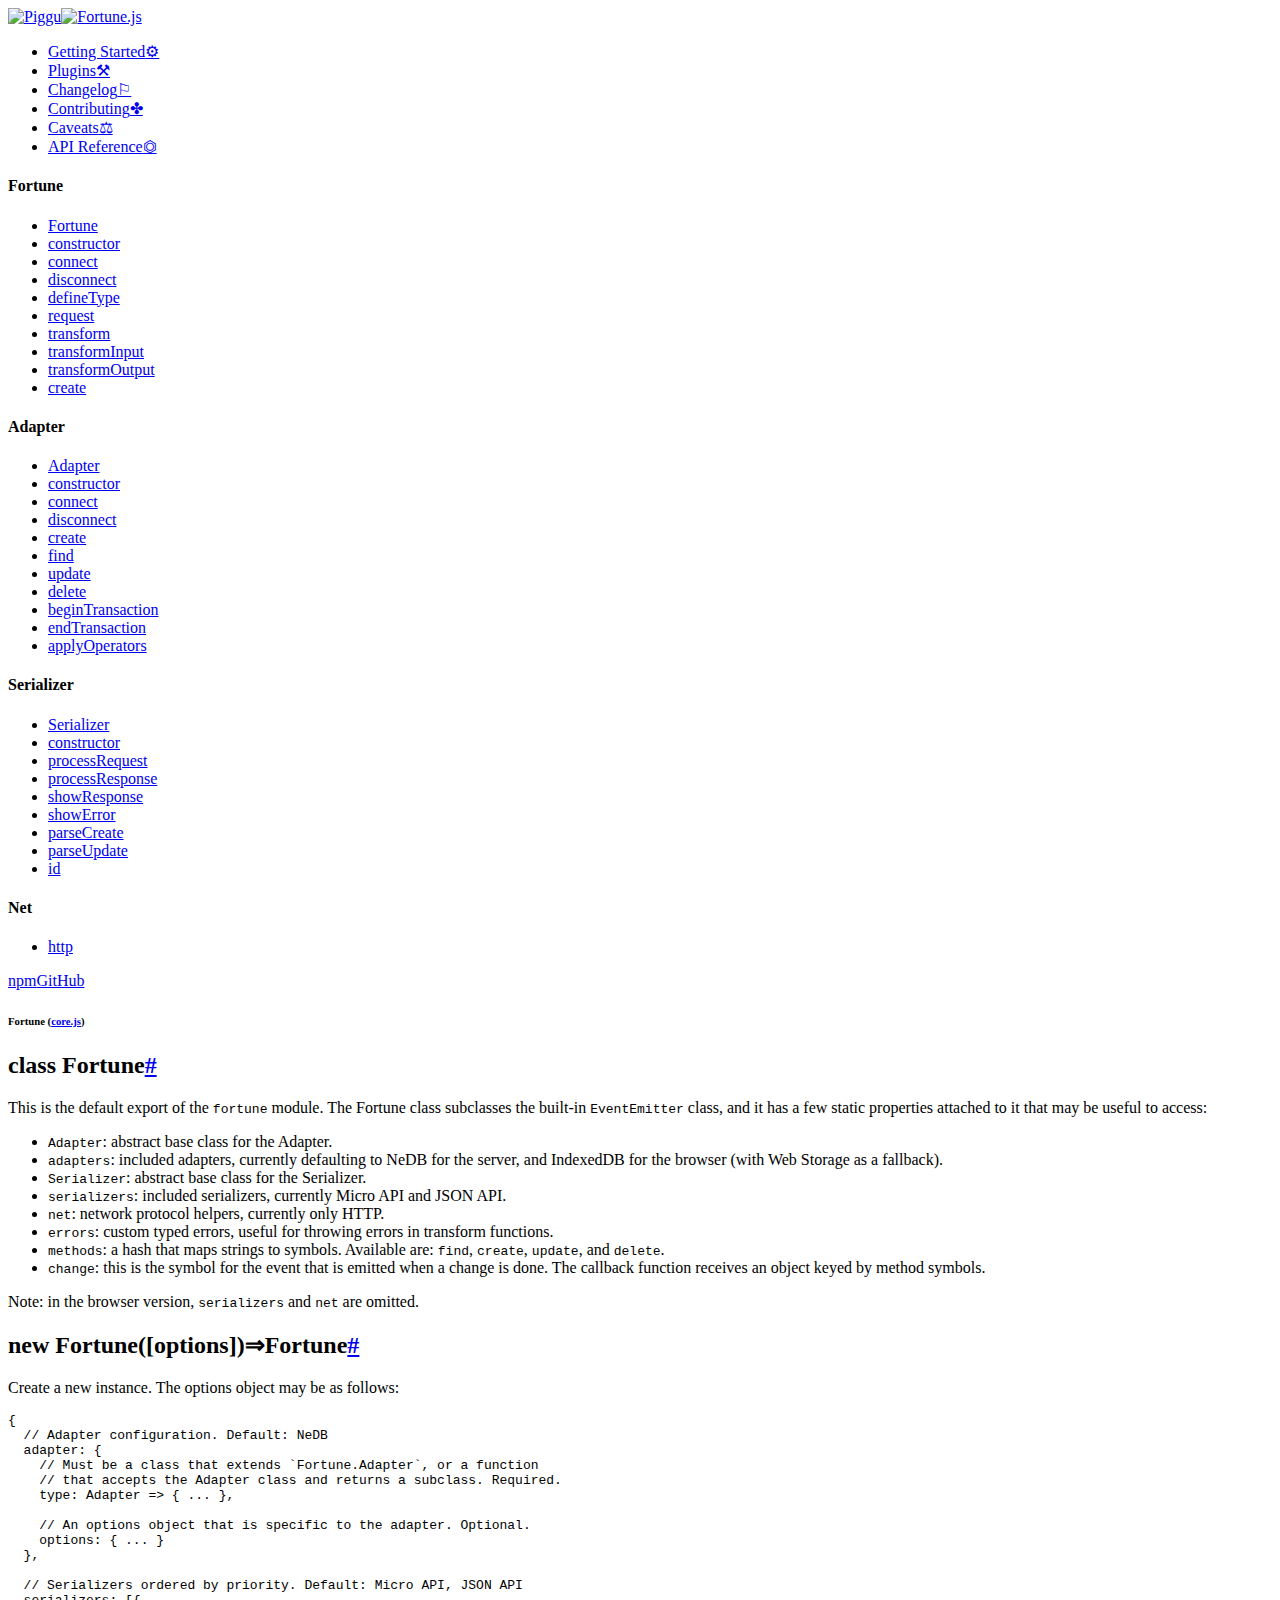
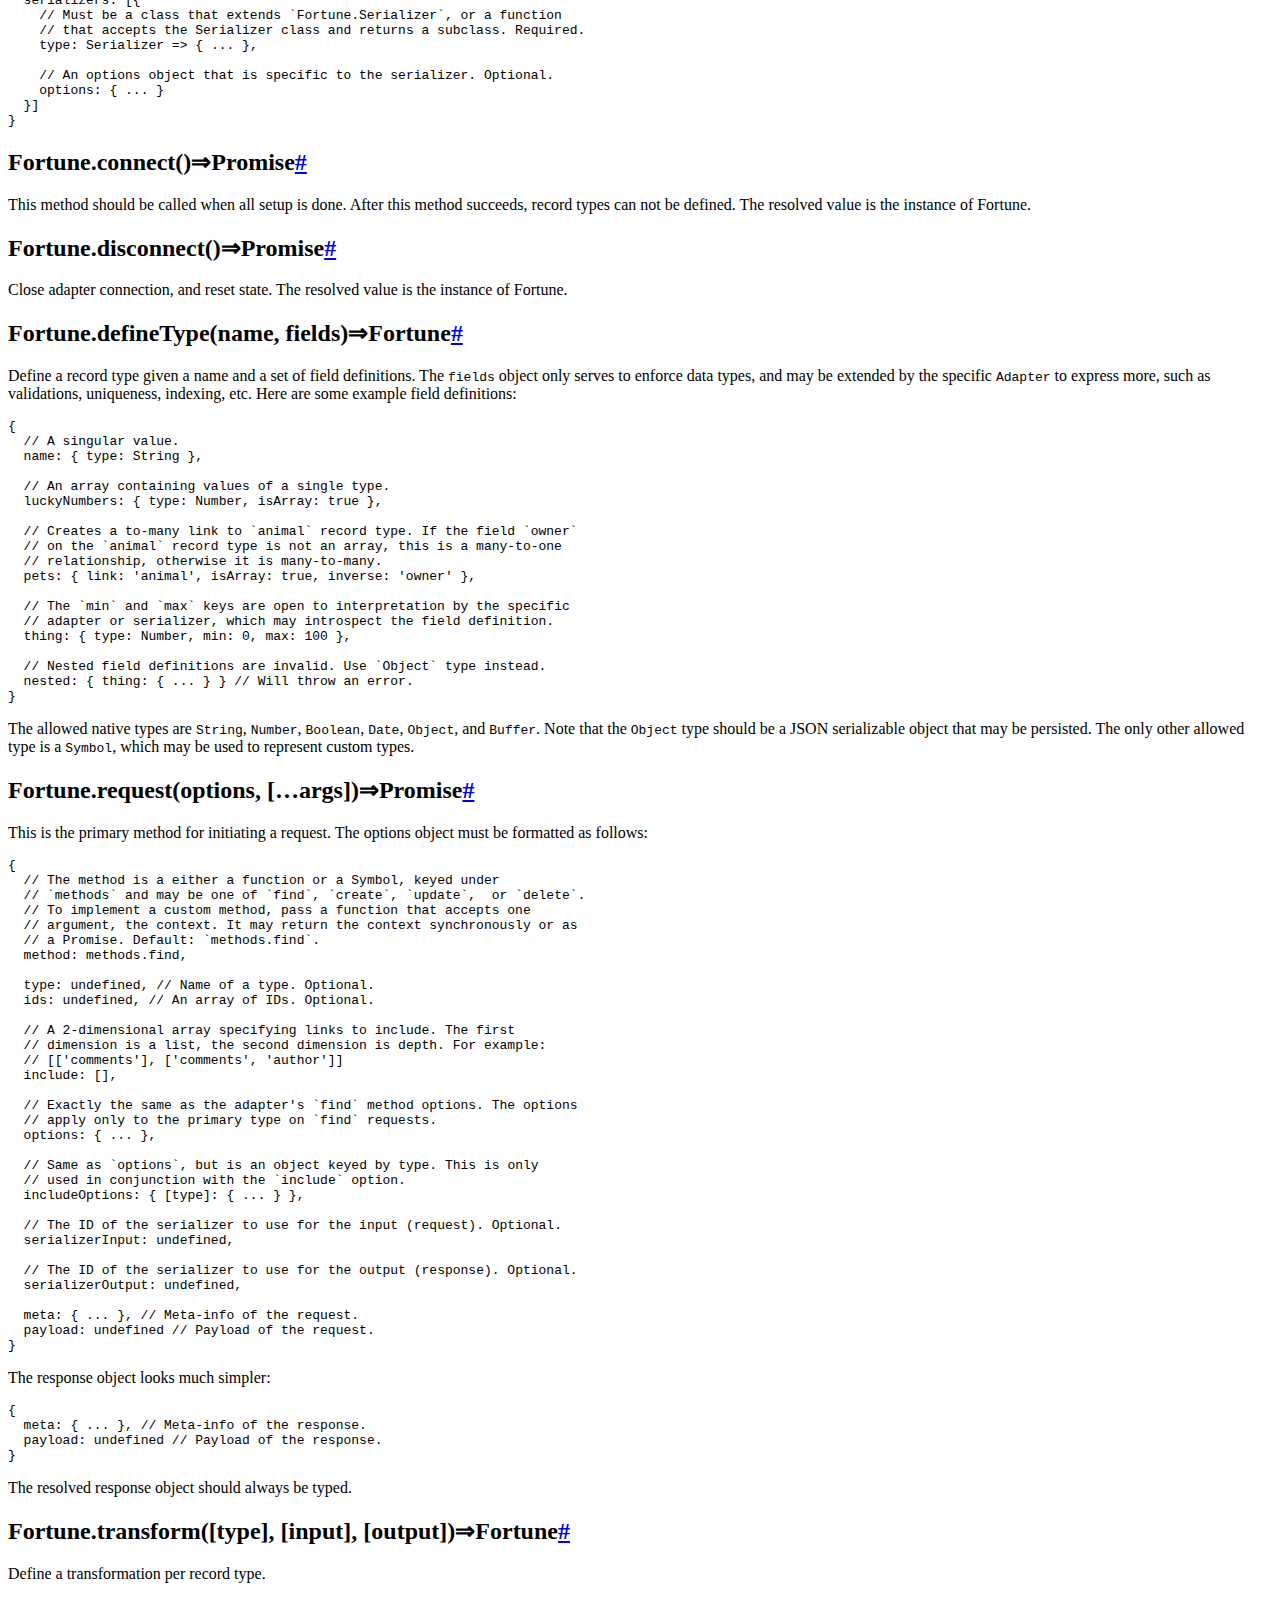
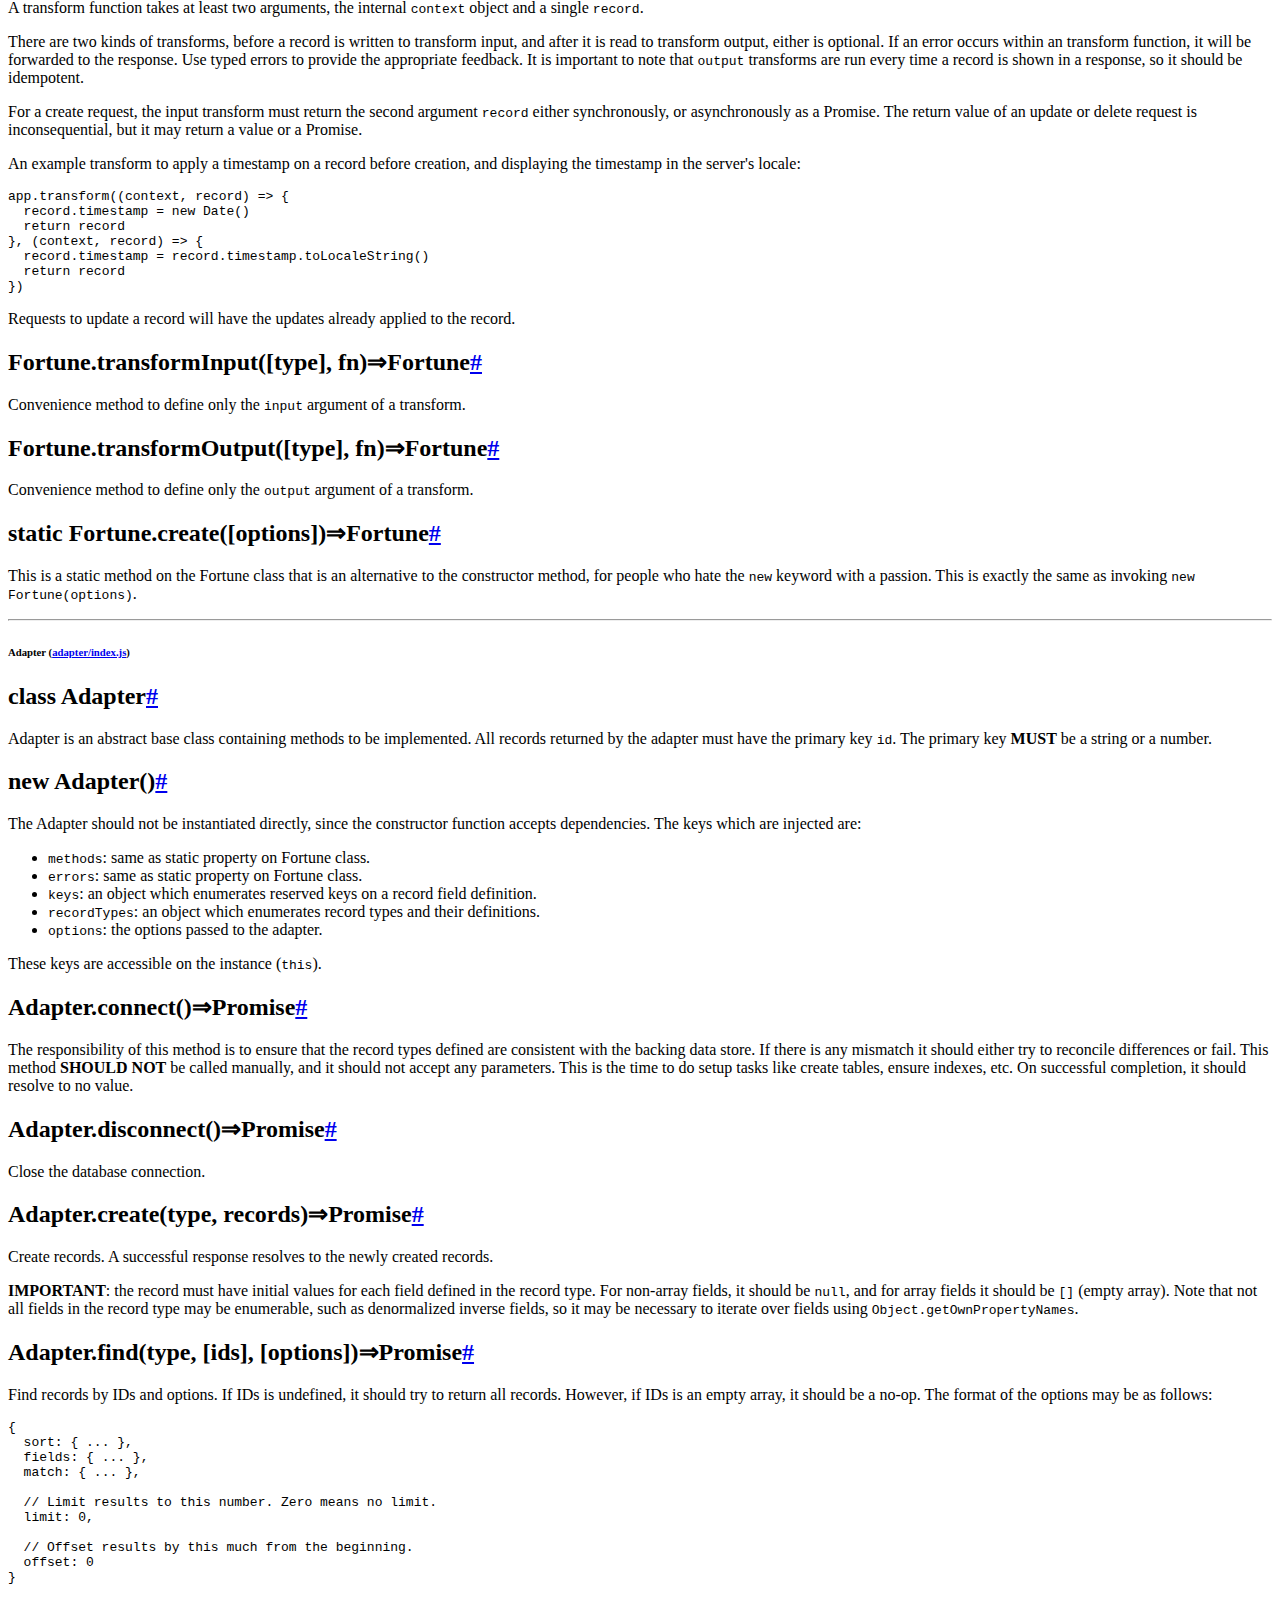
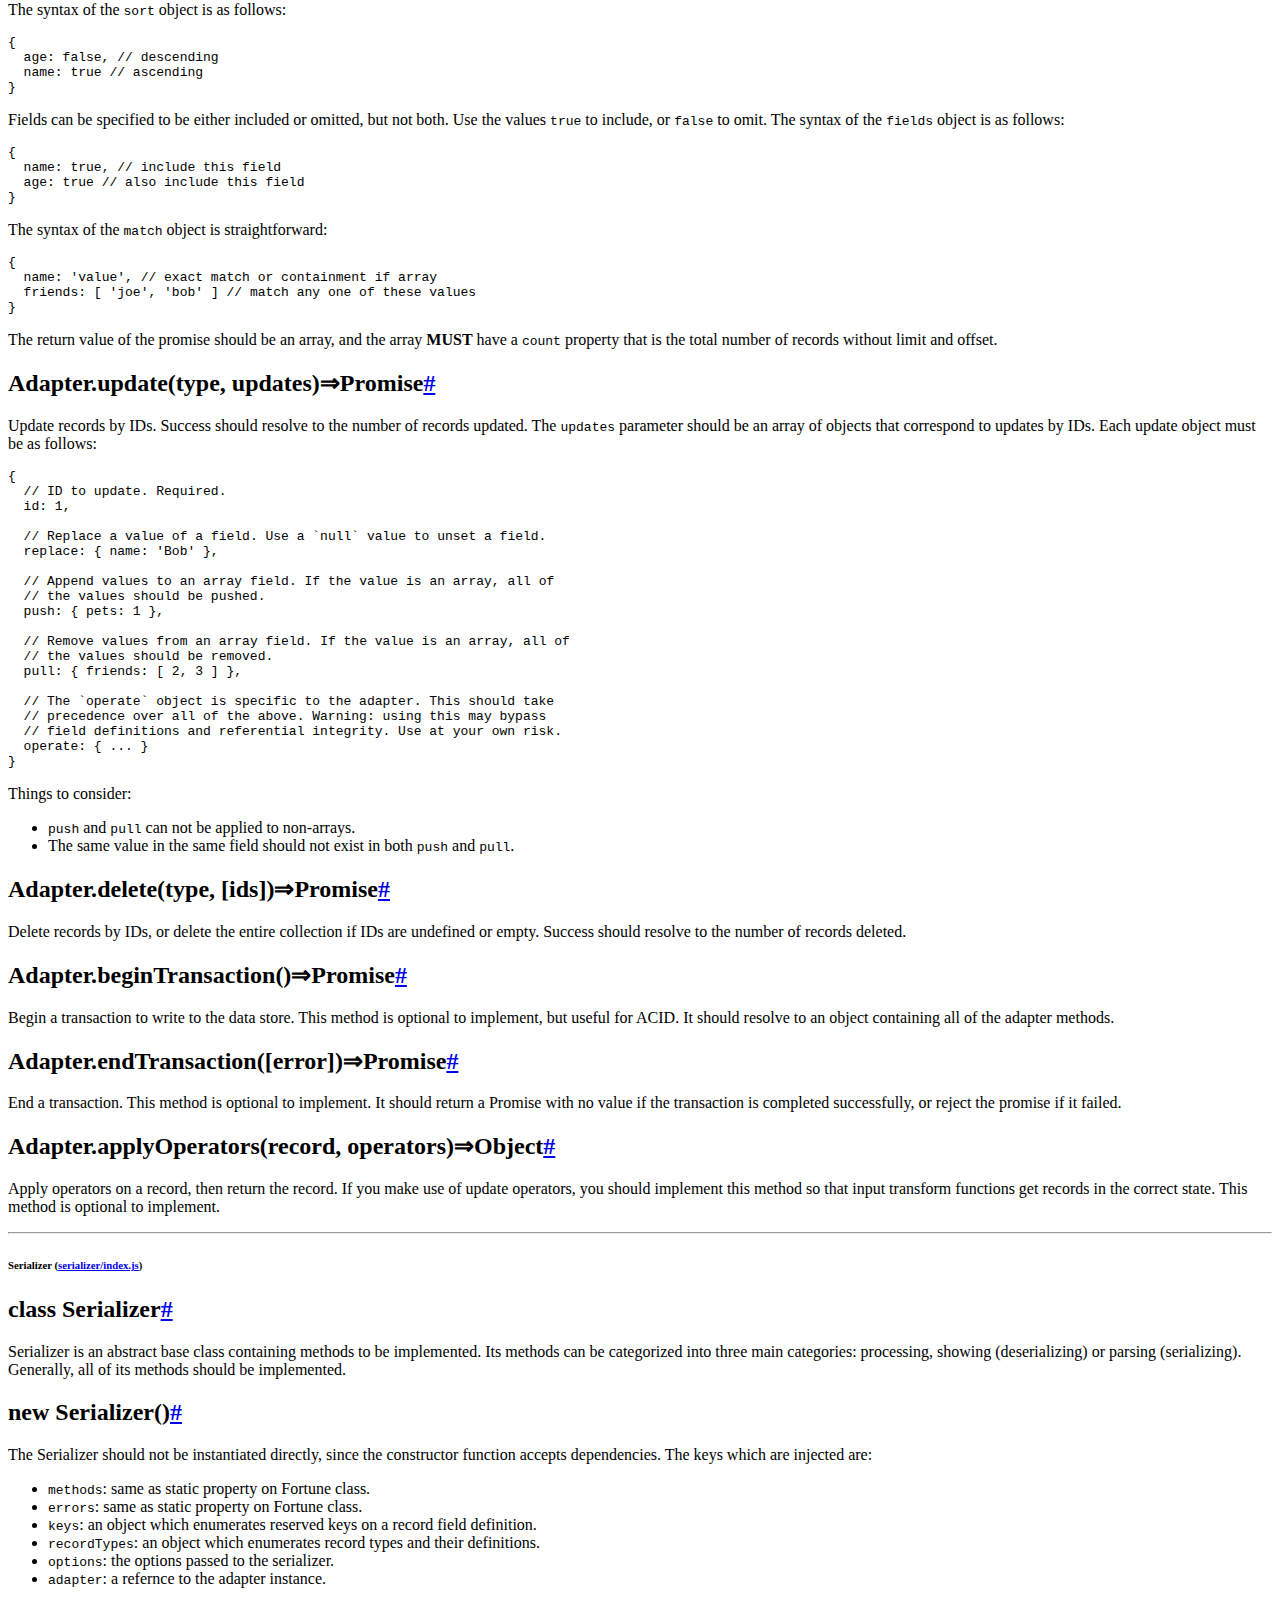
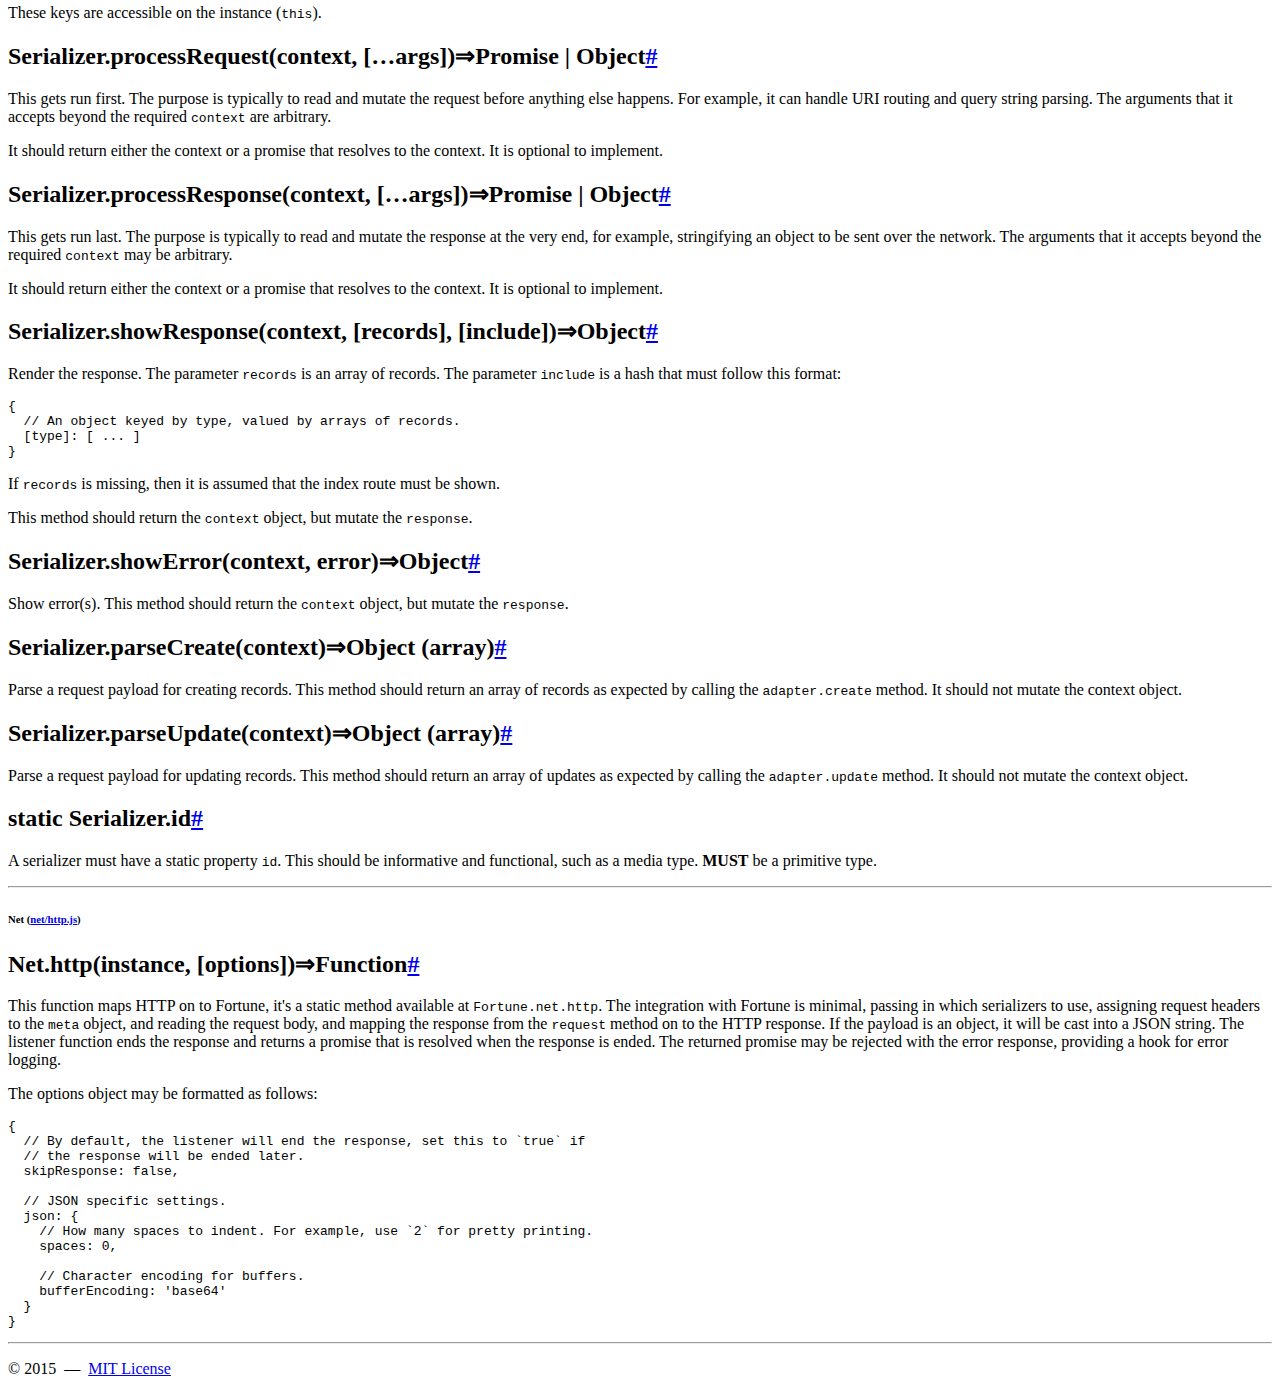
==== commit 8c8c34f7: "Update website from deploy script." ====
--- a/api/index.html
+++ b/api/index.html
@@ -4,11 +4,11 @@
 https://github.com/fortunejs/fortune/tree/master/website
 
 --><html lang="en"><head><title>API Reference</title><meta name="viewport" content="width=device-width,initial-scale=1"><meta charset="utf-8"><link rel="icon" href="../assets/piggu.png"><link rel="stylesheet" href="../assets/style.css"></head><body><main><nav><a href="../"><img src="../assets/piggu.svg" alt="Piggu" class="logo"></a><!--
-        --><a href="../"><img src="../assets/fortune_type.svg" alt="Fortune.js" class="type"></a><ul class="docs"><li><a href="../getting-started/">Getting Started<span>⚙</span></a></li><li><a href="../plugins/">Plugins<span>⚒</span></a></li><li><a href="../changelog/">Changelog<span>⚐</span></a></li><li><a href="../contributing/">Contributing<span>✤</span></a></li><li><a href="../caveats/">Caveats<span>⚖</span></a></li><li><a href="../api/">API Reference<span>⏣</span></a></li></ul><h4>Fortune</h4><ul class="api"><li><a href="../api/#fortune">Fortune</a></li><li><a href="../api/#fortune-constructor">constructor</a></li><li><a href="../api/#fortune-connect">connect</a></li><li><a href="../api/#fortune-disconnect">disconnect</a></li><li><a href="../api/#fortune-definetype">defineType</a></li><li><a href="../api/#fortune-request">request</a></li><li><a href="../api/#fortune-transform">transform</a></li><li><a href="../api/#fortune-transforminput">transformInput</a></li><li><a href="../api/#fortune-transformoutput">transformOutput</a></li><li><a href="../api/#fortune-create">create</a></li></ul><h4>Adapter</h4><ul class="api"><li><a href="../api/#adapter">Adapter</a></li><li><a href="../api/#adapter-connect">connect</a></li><li><a href="../api/#adapter-disconnect">disconnect</a></li><li><a href="../api/#adapter-create">create</a></li><li><a href="../api/#adapter-find">find</a></li><li><a href="../api/#adapter-update">update</a></li><li><a href="../api/#adapter-delete">delete</a></li><li><a href="../api/#adapter-begintransaction">beginTransaction</a></li><li><a href="../api/#adapter-endtransaction">endTransaction</a></li><li><a href="../api/#adapter-applyoperators">applyOperators</a></li></ul><h4>Serializer</h4><ul class="api"><li><a href="../api/#serializer">Serializer</a></li><li><a href="../api/#serializer-processrequest">processRequest</a></li><li><a href="../api/#serializer-processresponse">processResponse</a></li><li><a href="../api/#serializer-showresponse">showResponse</a></li><li><a href="../api/#serializer-showerror">showError</a></li><li><a href="../api/#serializer-parsecreate">parseCreate</a></li><li><a href="../api/#serializer-parseupdate">parseUpdate</a></li><li class="property"><a href="../api/#serializer-id">id</a></li></ul><h4>Net</h4><ul class="api"><li><a href="../api/#net-http">http</a></li></ul></nav><section><header><a href="https://www.npmjs.com/package/fortune">npm</a><!--
+        --><a href="../"><img src="../assets/fortune_type.svg" alt="Fortune.js" class="type"></a><ul class="docs"><li><a href="../getting-started/">Getting Started<span>⚙</span></a></li><li><a href="../plugins/">Plugins<span>⚒</span></a></li><li><a href="../changelog/">Changelog<span>⚐</span></a></li><li><a href="../contributing/">Contributing<span>✤</span></a></li><li><a href="../caveats/">Caveats<span>⚖</span></a></li><li><a href="../api/">API Reference<span>⏣</span></a></li></ul><h4>Fortune</h4><ul class="api"><li><a href="../api/#fortune">Fortune</a></li><li><a href="../api/#fortune-constructor">constructor</a></li><li><a href="../api/#fortune-connect">connect</a></li><li><a href="../api/#fortune-disconnect">disconnect</a></li><li><a href="../api/#fortune-definetype">defineType</a></li><li><a href="../api/#fortune-request">request</a></li><li><a href="../api/#fortune-transform">transform</a></li><li><a href="../api/#fortune-transforminput">transformInput</a></li><li><a href="../api/#fortune-transformoutput">transformOutput</a></li><li><a href="../api/#fortune-create">create</a></li></ul><h4>Adapter</h4><ul class="api"><li><a href="../api/#adapter">Adapter</a></li><li><a href="../api/#adapter-constructor">constructor</a></li><li><a href="../api/#adapter-connect">connect</a></li><li><a href="../api/#adapter-disconnect">disconnect</a></li><li><a href="../api/#adapter-create">create</a></li><li><a href="../api/#adapter-find">find</a></li><li><a href="../api/#adapter-update">update</a></li><li><a href="../api/#adapter-delete">delete</a></li><li><a href="../api/#adapter-begintransaction">beginTransaction</a></li><li><a href="../api/#adapter-endtransaction">endTransaction</a></li><li><a href="../api/#adapter-applyoperators">applyOperators</a></li></ul><h4>Serializer</h4><ul class="api"><li><a href="../api/#serializer">Serializer</a></li><li><a href="../api/#serializer-constructor">constructor</a></li><li><a href="../api/#serializer-processrequest">processRequest</a></li><li><a href="../api/#serializer-processresponse">processResponse</a></li><li><a href="../api/#serializer-showresponse">showResponse</a></li><li><a href="../api/#serializer-showerror">showError</a></li><li><a href="../api/#serializer-parsecreate">parseCreate</a></li><li><a href="../api/#serializer-parseupdate">parseUpdate</a></li><li class="property"><a href="../api/#serializer-id">id</a></li></ul><h4>Net</h4><ul class="api"><li><a href="../api/#net-http">http</a></li></ul></nav><section><header><a href="https://www.npmjs.com/package/fortune">npm</a><!--
           --><a href="https://github.com/fortunejs/fortune">GitHub</a></header><article><div class="api"><h6>Fortune <span>(<a href="https://github.com/fortunejs/fortune/blob/master/lib/core.js">core.js</a>)</span></h6><h2 id="fortune"><span class="class">class</span> Fortune<!--
         --><!--
         --><!--
-      --><a href="#fortune" class="anchor">#</a></h2><p>This is the default export of the <code>fortune</code> module. The Fortune class has a few static properties attached to it that may be useful to access:</p><ul><li><code>Adapter</code>: abstract base class for the Adapter.</li><li><code>adapters</code>: included adapters, currently defaulting to NeDB for the server, and IndexedDB for the browser (with Web Storage as a fallback).</li><li><code>Serializer</code>: abstract base class for the Serializer.</li><li><code>serializers</code>: included serializers, currently Micro API and JSON API.</li><li><code>net</code>: network protocol helpers, currently only HTTP.</li><li><code>errors</code>: custom typed errors, useful for throwing errors in transform functions.</li><li><code>methods</code>: a hash that maps strings to symbols. Available are: <code>find</code>, <code>create</code>, <code>update</code>, and <code>delete</code>.</li><li><code>change</code>: this is the symbol for the event that is emitted when a change is done. The callback function receives an object keyed by method symbols.</li></ul><p>Note: in the browser version, <code>serializers</code> and <code>net</code> are omitted.</p><h2 id="fortune-constructor"><span class="class">new</span> Fortune<!--
+      --><a href="#fortune" class="anchor">#</a></h2><p>This is the default export of the <code>fortune</code> module. The Fortune class subclasses the built-in <code>EventEmitter</code> class, and it has a few static properties attached to it that may be useful to access:</p><ul><li><code>Adapter</code>: abstract base class for the Adapter.</li><li><code>adapters</code>: included adapters, currently defaulting to NeDB for the server, and IndexedDB for the browser (with Web Storage as a fallback).</li><li><code>Serializer</code>: abstract base class for the Serializer.</li><li><code>serializers</code>: included serializers, currently Micro API and JSON API.</li><li><code>net</code>: network protocol helpers, currently only HTTP.</li><li><code>errors</code>: custom typed errors, useful for throwing errors in transform functions.</li><li><code>methods</code>: a hash that maps strings to symbols. Available are: <code>find</code>, <code>create</code>, <code>update</code>, and <code>delete</code>.</li><li><code>change</code>: this is the symbol for the event that is emitted when a change is done. The callback function receives an object keyed by method symbols.</li></ul><p>Note: in the browser version, <code>serializers</code> and <code>net</code> are omitted.</p><h2 id="fortune-constructor"><span class="class">new</span> Fortune<!--
         --><!--
           -->(<span class="parameter" title="Object">[options]</span>)<!--
         --><!--
@@ -167,7 +167,12 @@
       --><a href="#fortune-create" class="anchor">#</a></h2><p>This is a static method on the Fortune class that is an alternative to the constructor method, for people who hate the <code>new</code> keyword with a passion. This is exactly the same as invoking <code>new Fortune(options)</code>.</p><hr><h6>Adapter <span>(<a href="https://github.com/fortunejs/fortune/blob/master/lib/adapter&#x2F;index.js">adapter&#x2F;index.js</a>)</span></h6><h2 id="adapter"><span class="class">class</span> Adapter<!--
         --><!--
         --><!--
-      --><a href="#adapter" class="anchor">#</a></h2><p>Adapter is an abstract base class containing methods to be implemented. All records returned by the adapter must have the primary key <code>id</code>. The primary key <strong>MUST</strong> be a string or a number.</p><h2 id="adapter-connect">Adapter.<span class="key">connect</span><!--
+      --><a href="#adapter" class="anchor">#</a></h2><p>Adapter is an abstract base class containing methods to be implemented. All records returned by the adapter must have the primary key <code>id</code>. The primary key <strong>MUST</strong> be a string or a number.</p><h2 id="adapter-constructor"><span class="class">new</span> Adapter<!--
+        --><!--
+          -->()<!--
+        --><!--
+        --><!--
+      --><a href="#adapter-constructor" class="anchor">#</a></h2><p>The Adapter should not be instantiated directly, since the constructor function accepts dependencies. The keys which are injected are:</p><ul><li><code>methods</code>: same as static property on Fortune class.</li><li><code>errors</code>: same as static property on Fortune class.</li><li><code>keys</code>: an object which enumerates reserved keys on a record field definition.</li><li><code>recordTypes</code>: an object which enumerates record types and their definitions.</li><li><code>options</code>: the options passed to the adapter.</li></ul><p>These keys are accessible on the instance (<code>this</code>).</p><h2 id="adapter-connect">Adapter.<span class="key">connect</span><!--
         --><!--
           -->()<!--
         --><!--
@@ -285,7 +290,12 @@
       --><a href="#adapter-applyoperators" class="anchor">#</a></h2><p>Apply operators on a record, then return the record. If you make use of update operators, you should implement this method so that input transform functions get records in the correct state. This method is optional to implement.</p><hr><h6>Serializer <span>(<a href="https://github.com/fortunejs/fortune/blob/master/lib/serializer&#x2F;index.js">serializer&#x2F;index.js</a>)</span></h6><h2 id="serializer"><span class="class">class</span> Serializer<!--
         --><!--
         --><!--
-      --><a href="#serializer" class="anchor">#</a></h2><p>Serializer is an abstract base class containing methods to be implemented. Its methods can be categorized into three main categories: processing, showing (deserializing) or parsing (serializing). Generally, all of its methods should be implemented.</p><h2 id="serializer-processrequest">Serializer.<span class="key">processRequest</span><!--
+      --><a href="#serializer" class="anchor">#</a></h2><p>Serializer is an abstract base class containing methods to be implemented. Its methods can be categorized into three main categories: processing, showing (deserializing) or parsing (serializing). Generally, all of its methods should be implemented.</p><h2 id="serializer-constructor"><span class="class">new</span> Serializer<!--
+        --><!--
+          -->()<!--
+        --><!--
+        --><!--
+      --><a href="#serializer-constructor" class="anchor">#</a></h2><p>The Serializer should not be instantiated directly, since the constructor function accepts dependencies. The keys which are injected are:</p><ul><li><code>methods</code>: same as static property on Fortune class.</li><li><code>errors</code>: same as static property on Fortune class.</li><li><code>keys</code>: an object which enumerates reserved keys on a record field definition.</li><li><code>recordTypes</code>: an object which enumerates record types and their definitions.</li><li><code>options</code>: the options passed to the serializer.</li><li><code>adapter</code>: a refernce to the adapter instance.</li></ul><p>These keys are accessible on the instance (<code>this</code>).</p><h2 id="serializer-processrequest">Serializer.<span class="key">processRequest</span><!--
         --><!--
           -->(<span class="parameter" title="Object">context</span>, <span class="parameter" title="Arbitrary number of any type">[&hellip;args]</span>)<!--
         --><!--
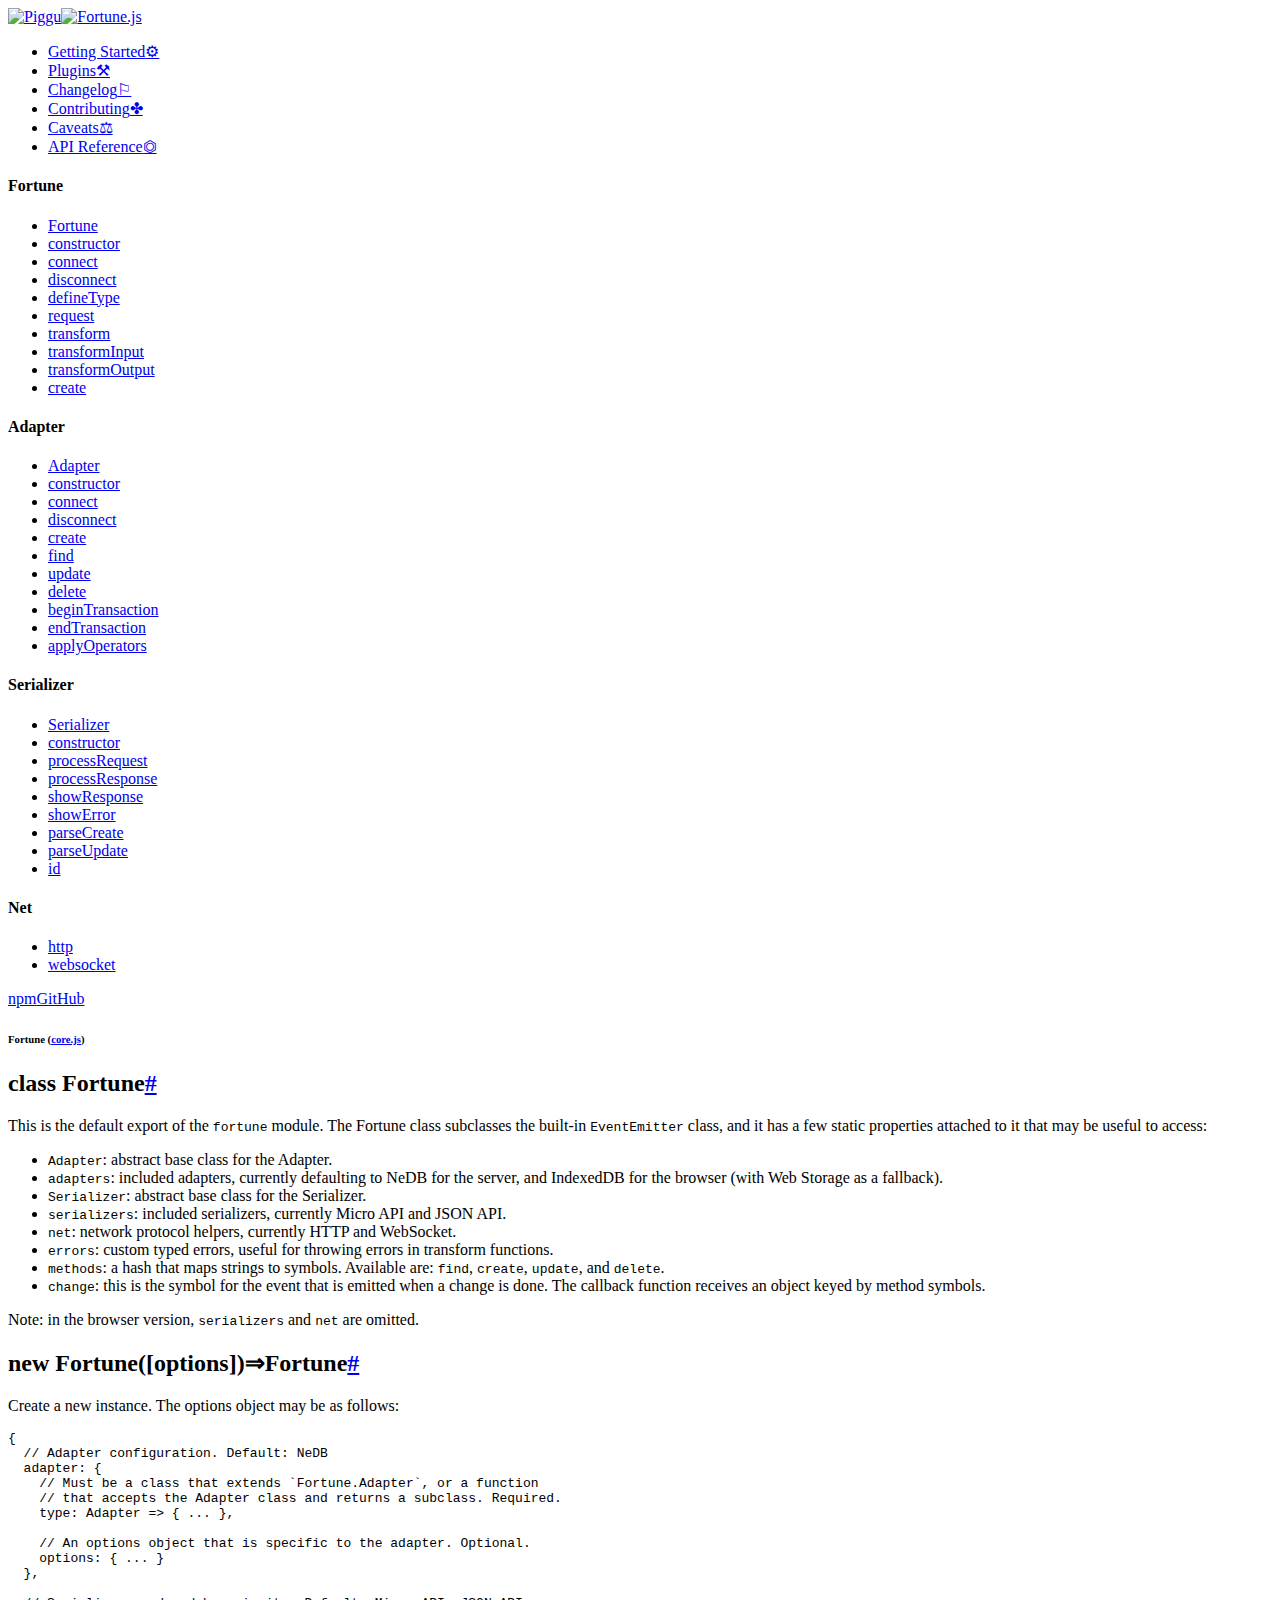
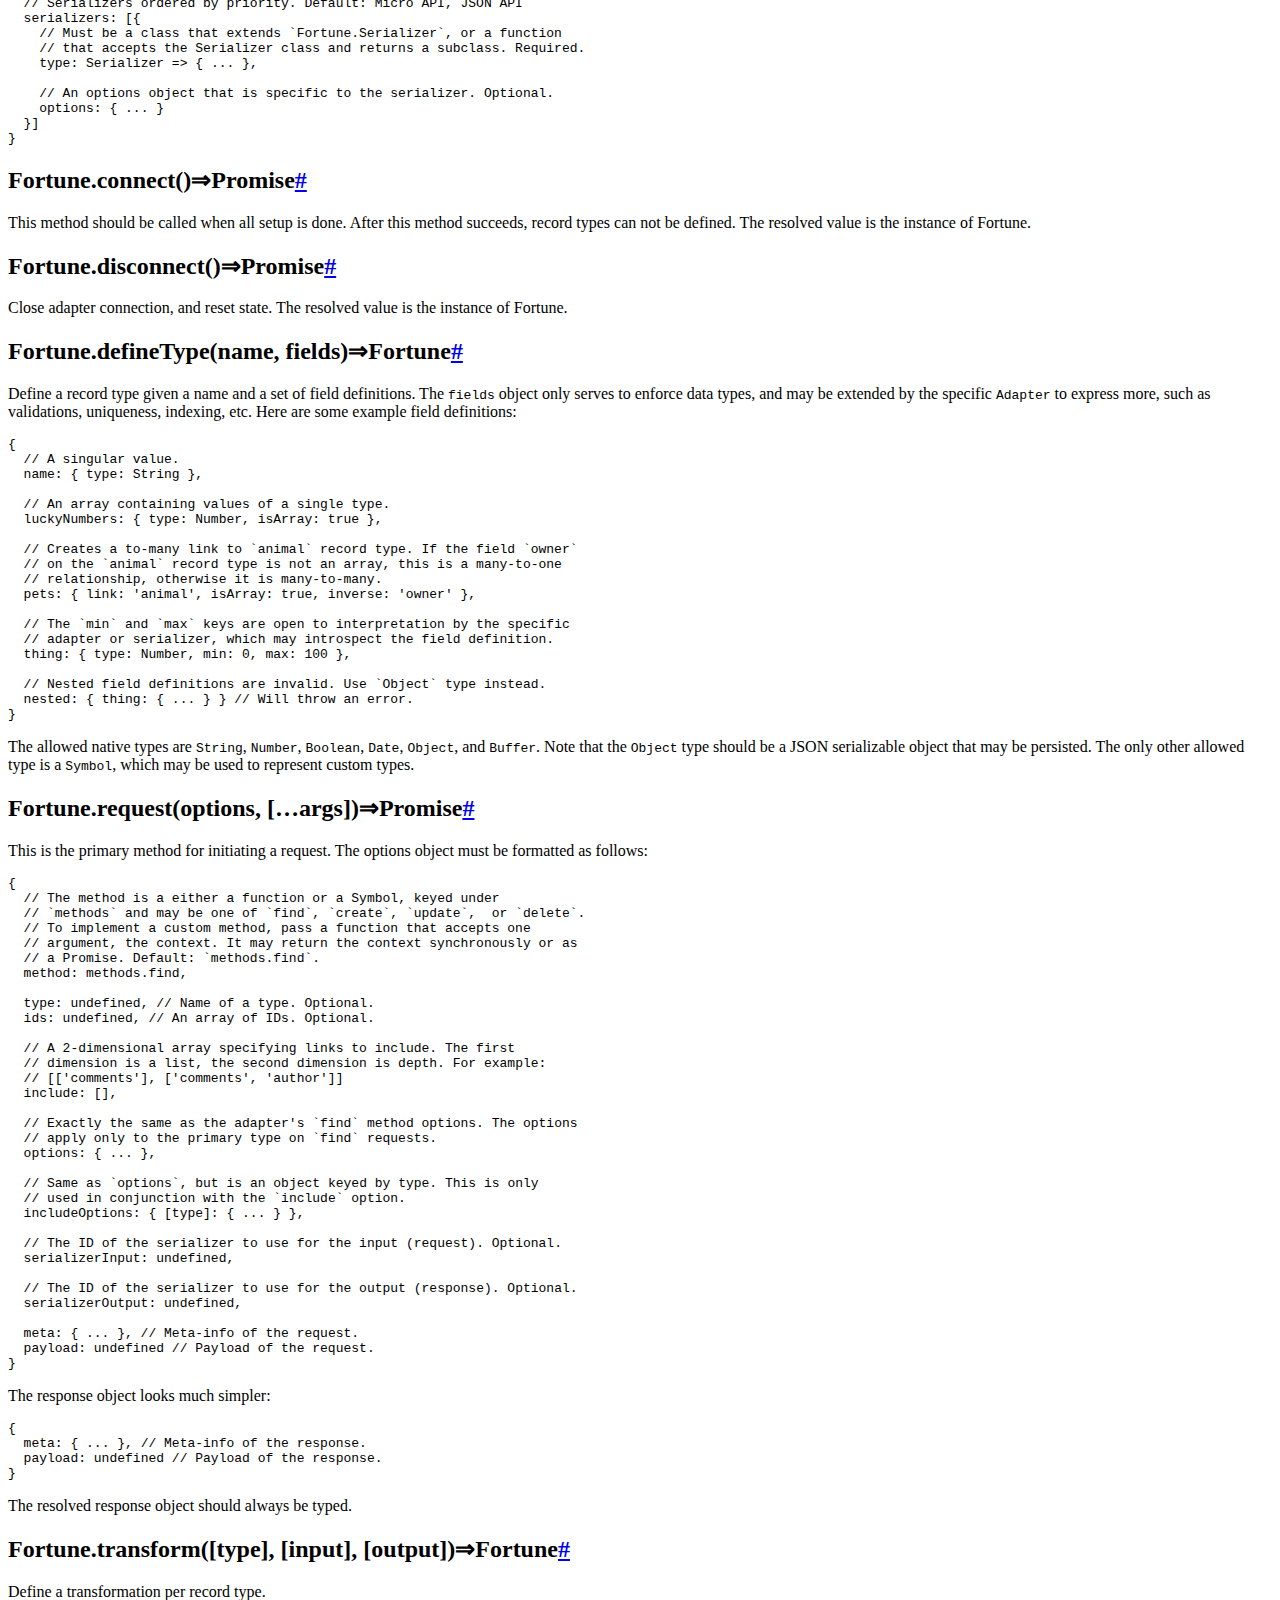
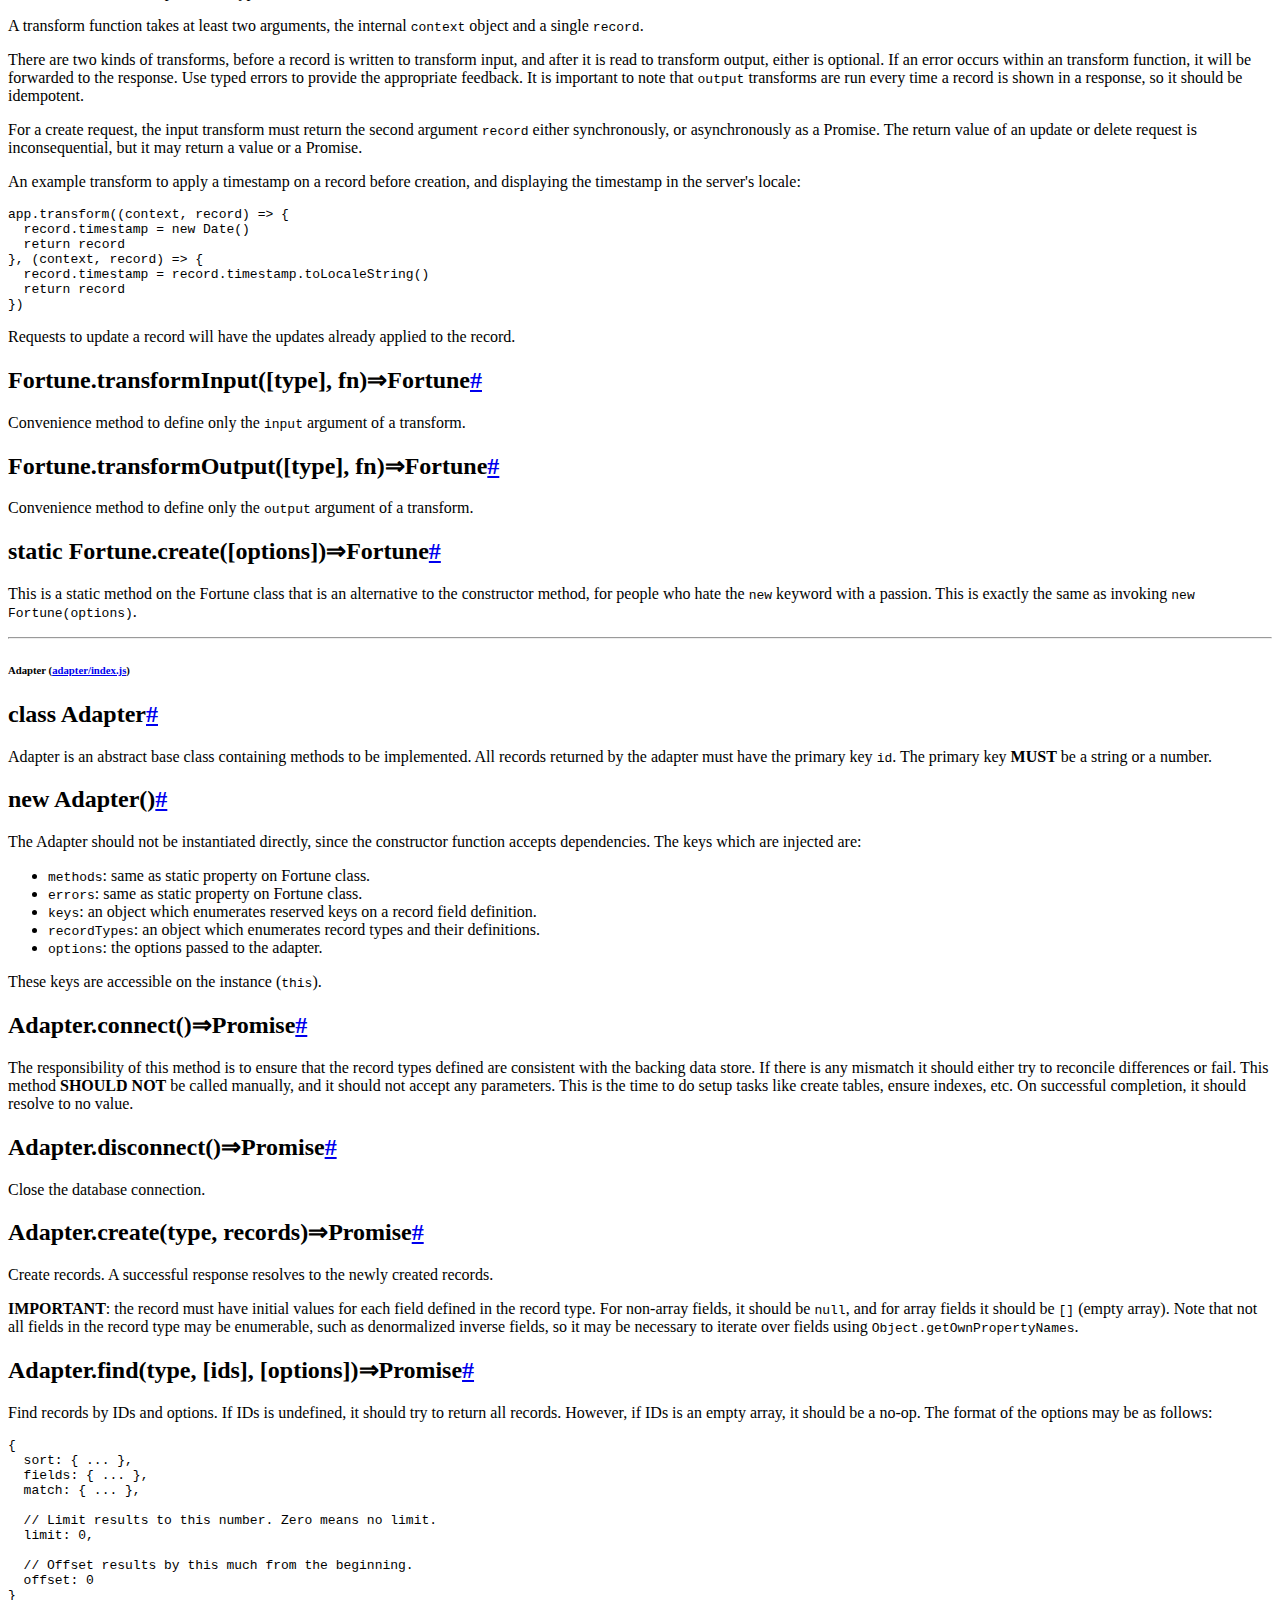
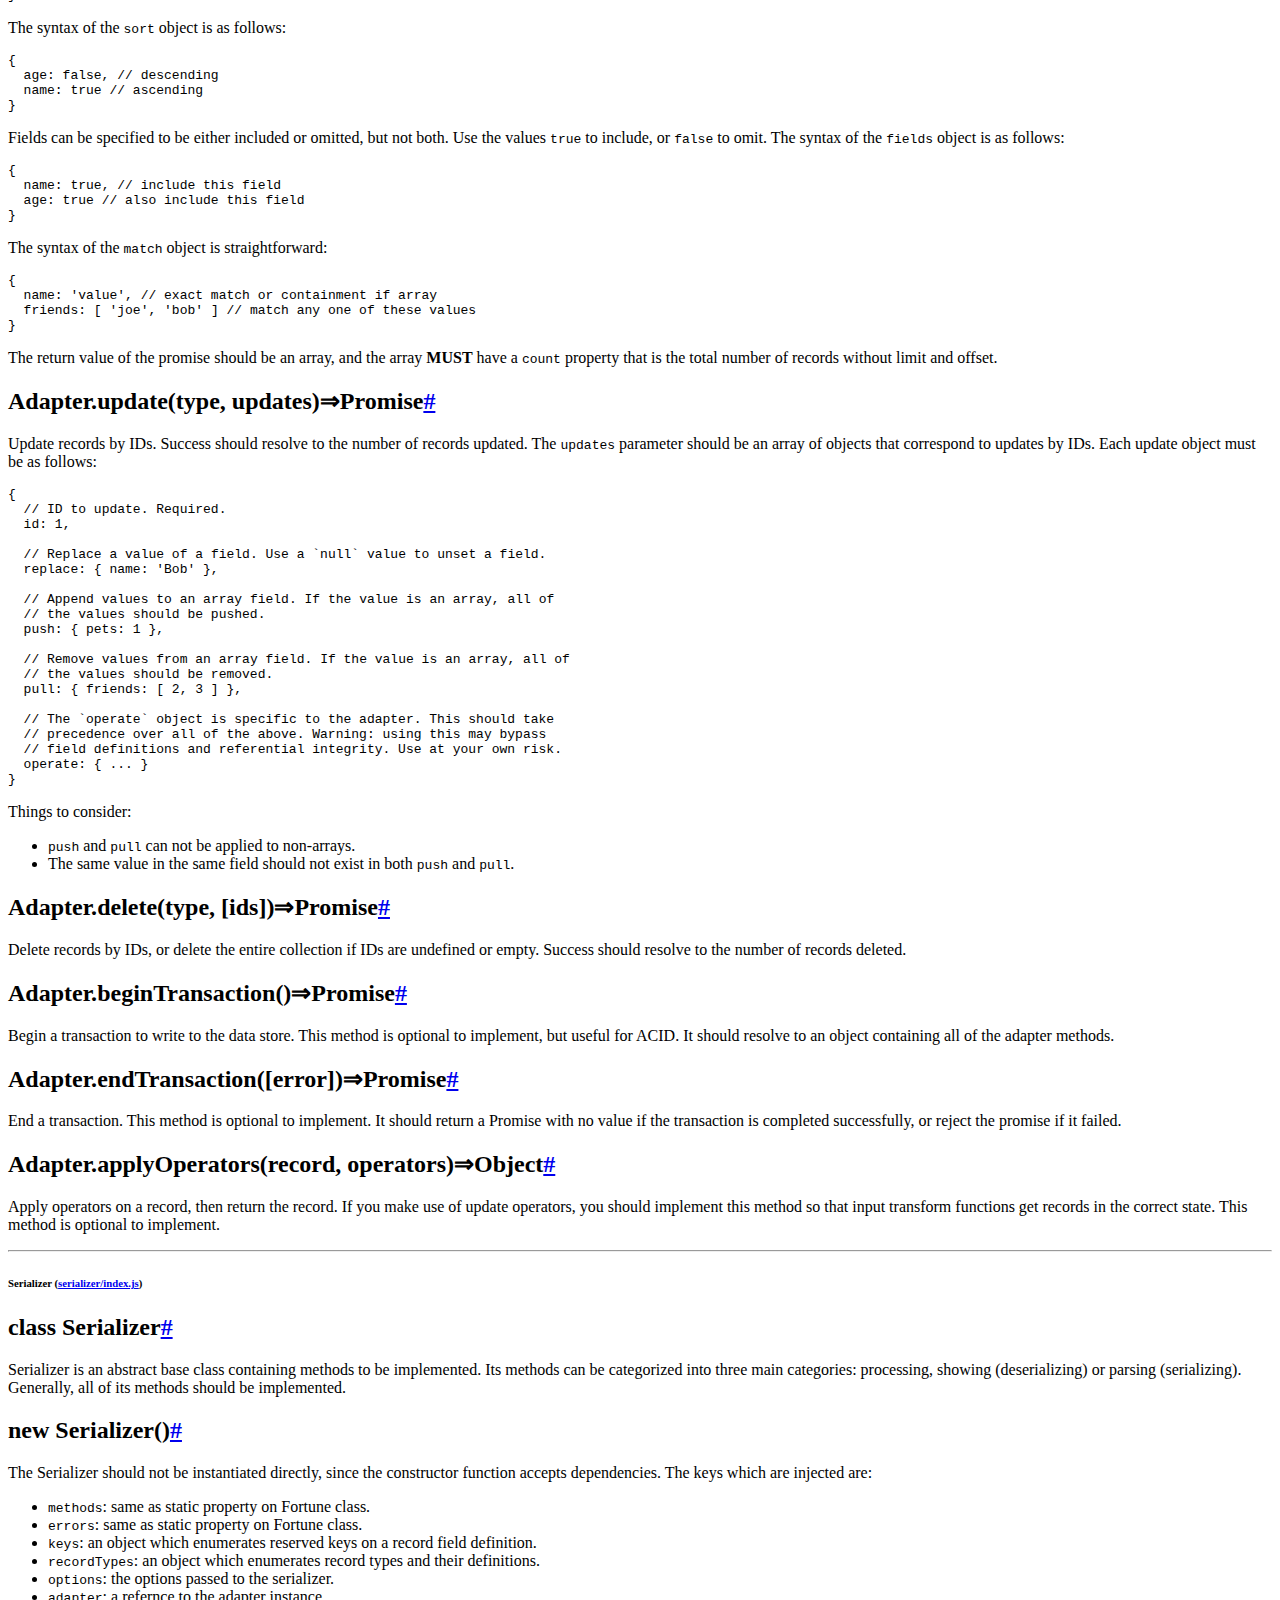
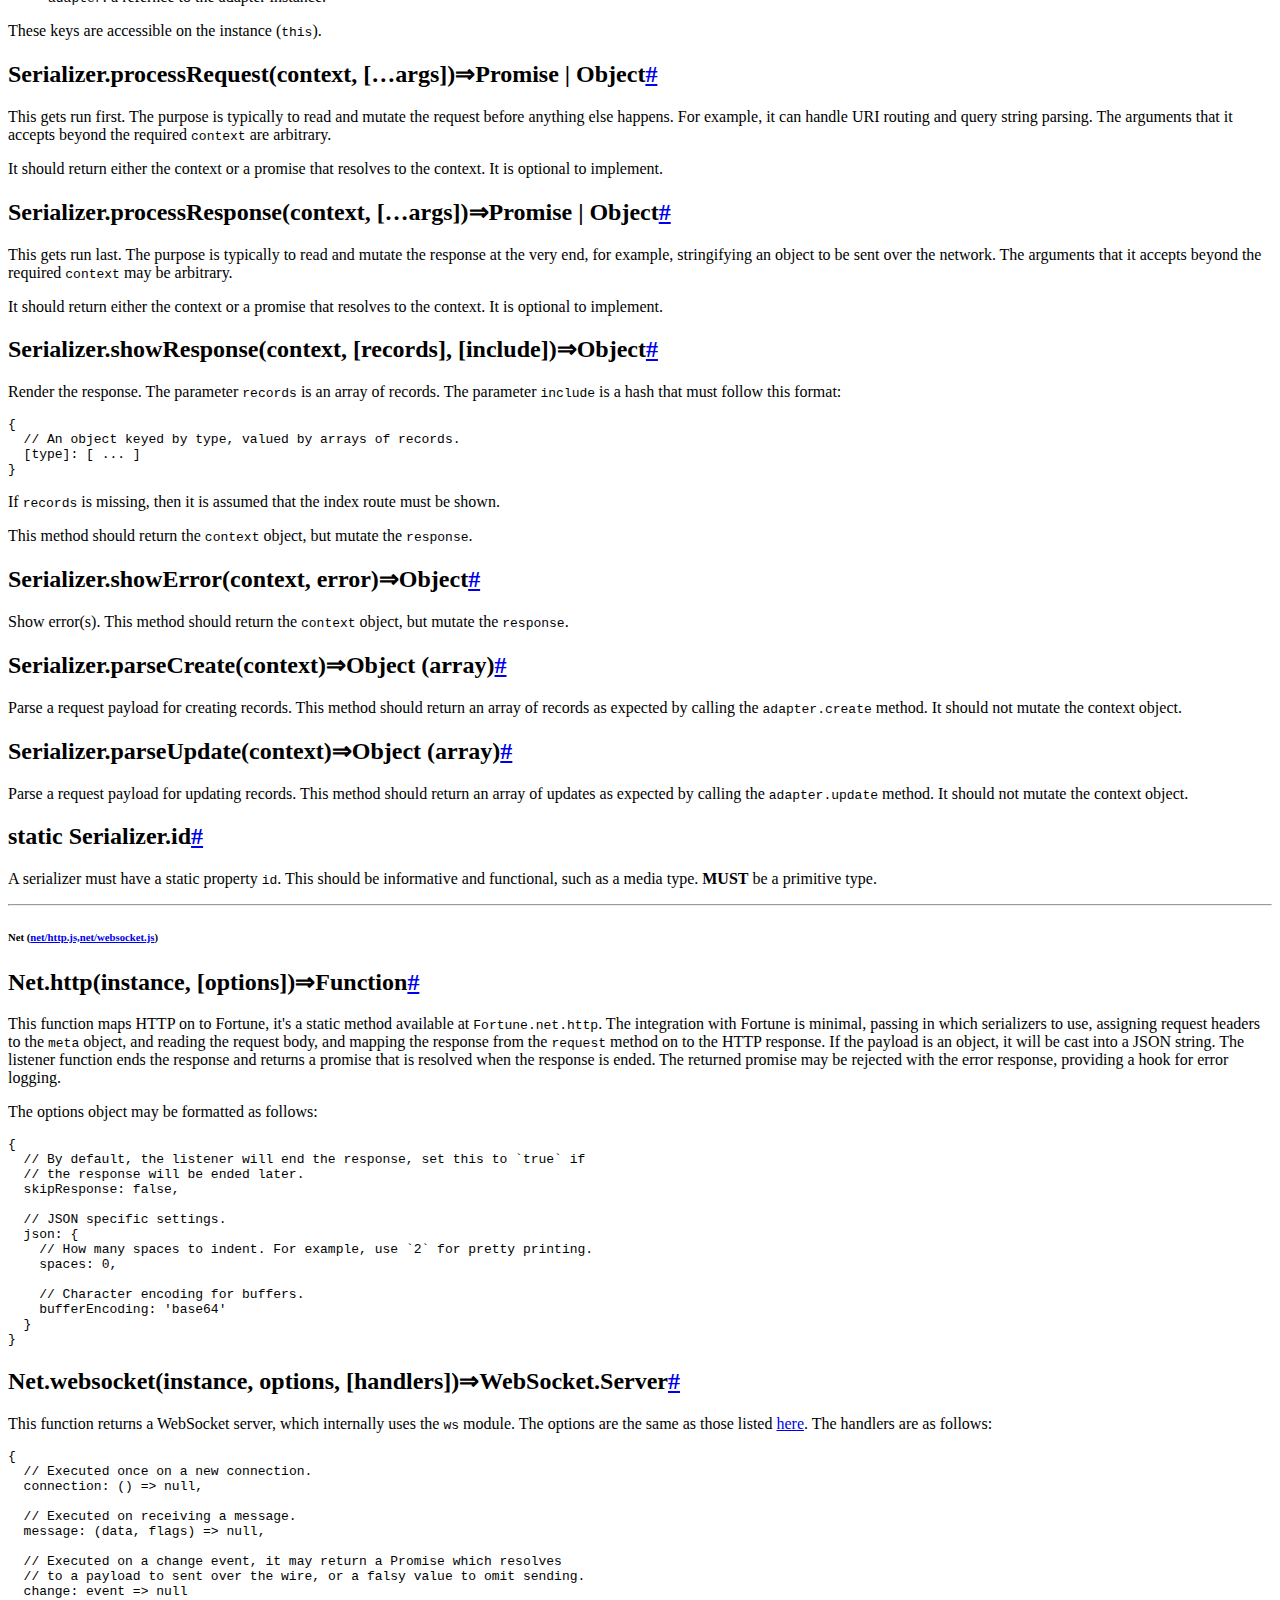
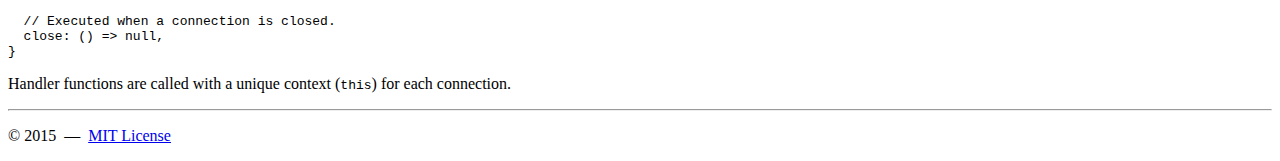
==== commit 949d13cd: "Update website from deploy script." ====
--- a/api/index.html
+++ b/api/index.html
@@ -4,11 +4,11 @@
 https://github.com/fortunejs/fortune/tree/master/website
 
 --><html lang="en"><head><title>API Reference</title><meta name="viewport" content="width=device-width,initial-scale=1"><meta charset="utf-8"><link rel="icon" href="../assets/piggu.png"><link rel="stylesheet" href="../assets/style.css"></head><body><main><nav><a href="../"><img src="../assets/piggu.svg" alt="Piggu" class="logo"></a><!--
-        --><a href="../"><img src="../assets/fortune_type.svg" alt="Fortune.js" class="type"></a><ul class="docs"><li><a href="../getting-started/">Getting Started<span>⚙</span></a></li><li><a href="../plugins/">Plugins<span>⚒</span></a></li><li><a href="../changelog/">Changelog<span>⚐</span></a></li><li><a href="../contributing/">Contributing<span>✤</span></a></li><li><a href="../caveats/">Caveats<span>⚖</span></a></li><li><a href="../api/">API Reference<span>⏣</span></a></li></ul><h4>Fortune</h4><ul class="api"><li><a href="../api/#fortune">Fortune</a></li><li><a href="../api/#fortune-constructor">constructor</a></li><li><a href="../api/#fortune-connect">connect</a></li><li><a href="../api/#fortune-disconnect">disconnect</a></li><li><a href="../api/#fortune-definetype">defineType</a></li><li><a href="../api/#fortune-request">request</a></li><li><a href="../api/#fortune-transform">transform</a></li><li><a href="../api/#fortune-transforminput">transformInput</a></li><li><a href="../api/#fortune-transformoutput">transformOutput</a></li><li><a href="../api/#fortune-create">create</a></li></ul><h4>Adapter</h4><ul class="api"><li><a href="../api/#adapter">Adapter</a></li><li><a href="../api/#adapter-constructor">constructor</a></li><li><a href="../api/#adapter-connect">connect</a></li><li><a href="../api/#adapter-disconnect">disconnect</a></li><li><a href="../api/#adapter-create">create</a></li><li><a href="../api/#adapter-find">find</a></li><li><a href="../api/#adapter-update">update</a></li><li><a href="../api/#adapter-delete">delete</a></li><li><a href="../api/#adapter-begintransaction">beginTransaction</a></li><li><a href="../api/#adapter-endtransaction">endTransaction</a></li><li><a href="../api/#adapter-applyoperators">applyOperators</a></li></ul><h4>Serializer</h4><ul class="api"><li><a href="../api/#serializer">Serializer</a></li><li><a href="../api/#serializer-constructor">constructor</a></li><li><a href="../api/#serializer-processrequest">processRequest</a></li><li><a href="../api/#serializer-processresponse">processResponse</a></li><li><a href="../api/#serializer-showresponse">showResponse</a></li><li><a href="../api/#serializer-showerror">showError</a></li><li><a href="../api/#serializer-parsecreate">parseCreate</a></li><li><a href="../api/#serializer-parseupdate">parseUpdate</a></li><li class="property"><a href="../api/#serializer-id">id</a></li></ul><h4>Net</h4><ul class="api"><li><a href="../api/#net-http">http</a></li></ul></nav><section><header><a href="https://www.npmjs.com/package/fortune">npm</a><!--
+        --><a href="../"><img src="../assets/fortune_type.svg" alt="Fortune.js" class="type"></a><ul class="docs"><li><a href="../getting-started/">Getting Started<span>⚙</span></a></li><li><a href="../plugins/">Plugins<span>⚒</span></a></li><li><a href="../changelog/">Changelog<span>⚐</span></a></li><li><a href="../contributing/">Contributing<span>✤</span></a></li><li><a href="../caveats/">Caveats<span>⚖</span></a></li><li><a href="../api/">API Reference<span>⏣</span></a></li></ul><h4>Fortune</h4><ul class="api"><li><a href="../api/#fortune">Fortune</a></li><li><a href="../api/#fortune-constructor">constructor</a></li><li><a href="../api/#fortune-connect">connect</a></li><li><a href="../api/#fortune-disconnect">disconnect</a></li><li><a href="../api/#fortune-definetype">defineType</a></li><li><a href="../api/#fortune-request">request</a></li><li><a href="../api/#fortune-transform">transform</a></li><li><a href="../api/#fortune-transforminput">transformInput</a></li><li><a href="../api/#fortune-transformoutput">transformOutput</a></li><li><a href="../api/#fortune-create">create</a></li></ul><h4>Adapter</h4><ul class="api"><li><a href="../api/#adapter">Adapter</a></li><li><a href="../api/#adapter-constructor">constructor</a></li><li><a href="../api/#adapter-connect">connect</a></li><li><a href="../api/#adapter-disconnect">disconnect</a></li><li><a href="../api/#adapter-create">create</a></li><li><a href="../api/#adapter-find">find</a></li><li><a href="../api/#adapter-update">update</a></li><li><a href="../api/#adapter-delete">delete</a></li><li><a href="../api/#adapter-begintransaction">beginTransaction</a></li><li><a href="../api/#adapter-endtransaction">endTransaction</a></li><li><a href="../api/#adapter-applyoperators">applyOperators</a></li></ul><h4>Serializer</h4><ul class="api"><li><a href="../api/#serializer">Serializer</a></li><li><a href="../api/#serializer-constructor">constructor</a></li><li><a href="../api/#serializer-processrequest">processRequest</a></li><li><a href="../api/#serializer-processresponse">processResponse</a></li><li><a href="../api/#serializer-showresponse">showResponse</a></li><li><a href="../api/#serializer-showerror">showError</a></li><li><a href="../api/#serializer-parsecreate">parseCreate</a></li><li><a href="../api/#serializer-parseupdate">parseUpdate</a></li><li class="property"><a href="../api/#serializer-id">id</a></li></ul><h4>Net</h4><ul class="api"><li><a href="../api/#net-http">http</a></li><li><a href="../api/#net-websocket">websocket</a></li></ul></nav><section><header><a href="https://www.npmjs.com/package/fortune">npm</a><!--
           --><a href="https://github.com/fortunejs/fortune">GitHub</a></header><article><div class="api"><h6>Fortune <span>(<a href="https://github.com/fortunejs/fortune/blob/master/lib/core.js">core.js</a>)</span></h6><h2 id="fortune"><span class="class">class</span> Fortune<!--
         --><!--
         --><!--
-      --><a href="#fortune" class="anchor">#</a></h2><p>This is the default export of the <code>fortune</code> module. The Fortune class subclasses the built-in <code>EventEmitter</code> class, and it has a few static properties attached to it that may be useful to access:</p><ul><li><code>Adapter</code>: abstract base class for the Adapter.</li><li><code>adapters</code>: included adapters, currently defaulting to NeDB for the server, and IndexedDB for the browser (with Web Storage as a fallback).</li><li><code>Serializer</code>: abstract base class for the Serializer.</li><li><code>serializers</code>: included serializers, currently Micro API and JSON API.</li><li><code>net</code>: network protocol helpers, currently only HTTP.</li><li><code>errors</code>: custom typed errors, useful for throwing errors in transform functions.</li><li><code>methods</code>: a hash that maps strings to symbols. Available are: <code>find</code>, <code>create</code>, <code>update</code>, and <code>delete</code>.</li><li><code>change</code>: this is the symbol for the event that is emitted when a change is done. The callback function receives an object keyed by method symbols.</li></ul><p>Note: in the browser version, <code>serializers</code> and <code>net</code> are omitted.</p><h2 id="fortune-constructor"><span class="class">new</span> Fortune<!--
+      --><a href="#fortune" class="anchor">#</a></h2><p>This is the default export of the <code>fortune</code> module. The Fortune class subclasses the built-in <code>EventEmitter</code> class, and it has a few static properties attached to it that may be useful to access:</p><ul><li><code>Adapter</code>: abstract base class for the Adapter.</li><li><code>adapters</code>: included adapters, currently defaulting to NeDB for the server, and IndexedDB for the browser (with Web Storage as a fallback).</li><li><code>Serializer</code>: abstract base class for the Serializer.</li><li><code>serializers</code>: included serializers, currently Micro API and JSON API.</li><li><code>net</code>: network protocol helpers, currently HTTP and WebSocket.</li><li><code>errors</code>: custom typed errors, useful for throwing errors in transform functions.</li><li><code>methods</code>: a hash that maps strings to symbols. Available are: <code>find</code>, <code>create</code>, <code>update</code>, and <code>delete</code>.</li><li><code>change</code>: this is the symbol for the event that is emitted when a change is done. The callback function receives an object keyed by method symbols.</li></ul><p>Note: in the browser version, <code>serializers</code> and <code>net</code> are omitted.</p><h2 id="fortune-constructor"><span class="class">new</span> Fortune<!--
         --><!--
           -->(<span class="parameter" title="Object">[options]</span>)<!--
         --><!--
@@ -350,7 +350,7 @@
       --><a href="#serializer-parseupdate" class="anchor">#</a></h2><p>Parse a request payload for updating records. This method should return an array of updates as expected by calling the <code>adapter.update</code> method. It should not mutate the context object.</p><h2 id="serializer-id"><span class="class">static</span> Serializer.<span class="key">id</span><!--
         --><!--
         --><!--
-      --><a href="#serializer-id" class="anchor">#</a></h2><p>A serializer must have a static property <code>id</code>. This should be informative and functional, such as a media type. <strong>MUST</strong> be a primitive type.</p><hr><h6>Net <span>(<a href="https://github.com/fortunejs/fortune/blob/master/lib/net&#x2F;http.js">net&#x2F;http.js</a>)</span></h6><h2 id="net-http">Net.<span class="key">http</span><!--
+      --><a href="#serializer-id" class="anchor">#</a></h2><p>A serializer must have a static property <code>id</code>. This should be informative and functional, such as a media type. <strong>MUST</strong> be a primitive type.</p><hr><h6>Net <span>(<a href="https://github.com/fortunejs/fortune/blob/master/lib/net&#x2F;http.js,net&#x2F;websocket.js">net&#x2F;http.js,net&#x2F;websocket.js</a>)</span></h6><h2 id="net-http">Net.<span class="key">http</span><!--
         --><!--
           -->(<span class="parameter" title="Fortune">instance</span>, <span class="parameter" title="Object">[options]</span>)<!--
         --><!--
@@ -372,4 +372,26 @@
     <span class="hljs-attribute">bufferEncoding</span>: <span class="hljs-string">'base64'</span>
   }
 }
-</code></pre><hr></div></article><footer><p>&copy; 2015 &nbsp;&mdash;&nbsp; <a href="https://raw.githubusercontent.com/fortunejs/fortune/master/LICENSE">MIT License</a></p></footer></section></main></body></html>+</code></pre><h2 id="net-websocket">Net.<span class="key">websocket</span><!--
+        --><!--
+          -->(<span class="parameter" title="Fortune">instance</span>, <span class="parameter" title="Object">options</span>, <span class="parameter" title="Object">[handlers]</span>)<!--
+        --><!--
+        --><!--
+        --><span class="arrow">⇒</span><!--
+        --><span class="return">WebSocket.Server</span><!--
+        --><!--
+      --><a href="#net-websocket" class="anchor">#</a></h2><p>This function returns a WebSocket server, which internally uses the <code>ws</code> module. The options are the same as those listed <a href="https://einaros.github.io/ws/">here</a>. The handlers are as follows:</p><pre><code class="lang-js">{
+  <span class="hljs-regexp">//</span> Executed once <span class="hljs-literal">on</span> a <span class="hljs-keyword">new</span> connection.
+  <span class="hljs-attribute">connection</span>: <span class="hljs-function"><span class="hljs-params">()</span> =&gt;</span> <span class="hljs-literal">null</span>,
+
+  <span class="hljs-regexp">//</span> Executed <span class="hljs-literal">on</span> receiving a message.
+  <span class="hljs-attribute">message</span>: <span class="hljs-function"><span class="hljs-params">(data, flags)</span> =&gt;</span> <span class="hljs-literal">null</span>,
+
+  <span class="hljs-regexp">//</span> Executed <span class="hljs-literal">on</span> a change event, it may <span class="hljs-keyword">return</span> a Promise which resolves
+  <span class="hljs-regexp">//</span> to a payload to sent over the wire, <span class="hljs-keyword">or</span> a falsy value to omit sending.
+  <span class="hljs-attribute">change</span>: event =&gt; <span class="hljs-literal">null</span>
+
+  <span class="hljs-regexp">//</span> Executed <span class="hljs-keyword">when</span> a connection <span class="hljs-keyword">is</span> closed.
+  <span class="hljs-attribute">close</span>: <span class="hljs-function"><span class="hljs-params">()</span> =&gt;</span> <span class="hljs-literal">null</span>,
+}
+</code></pre><p>Handler functions are called with a unique context (<code>this</code>) for each connection.</p><hr></div></article><footer><p>&copy; 2015 &nbsp;&mdash;&nbsp; <a href="https://raw.githubusercontent.com/fortunejs/fortune/master/LICENSE">MIT License</a></p></footer></section></main></body></html>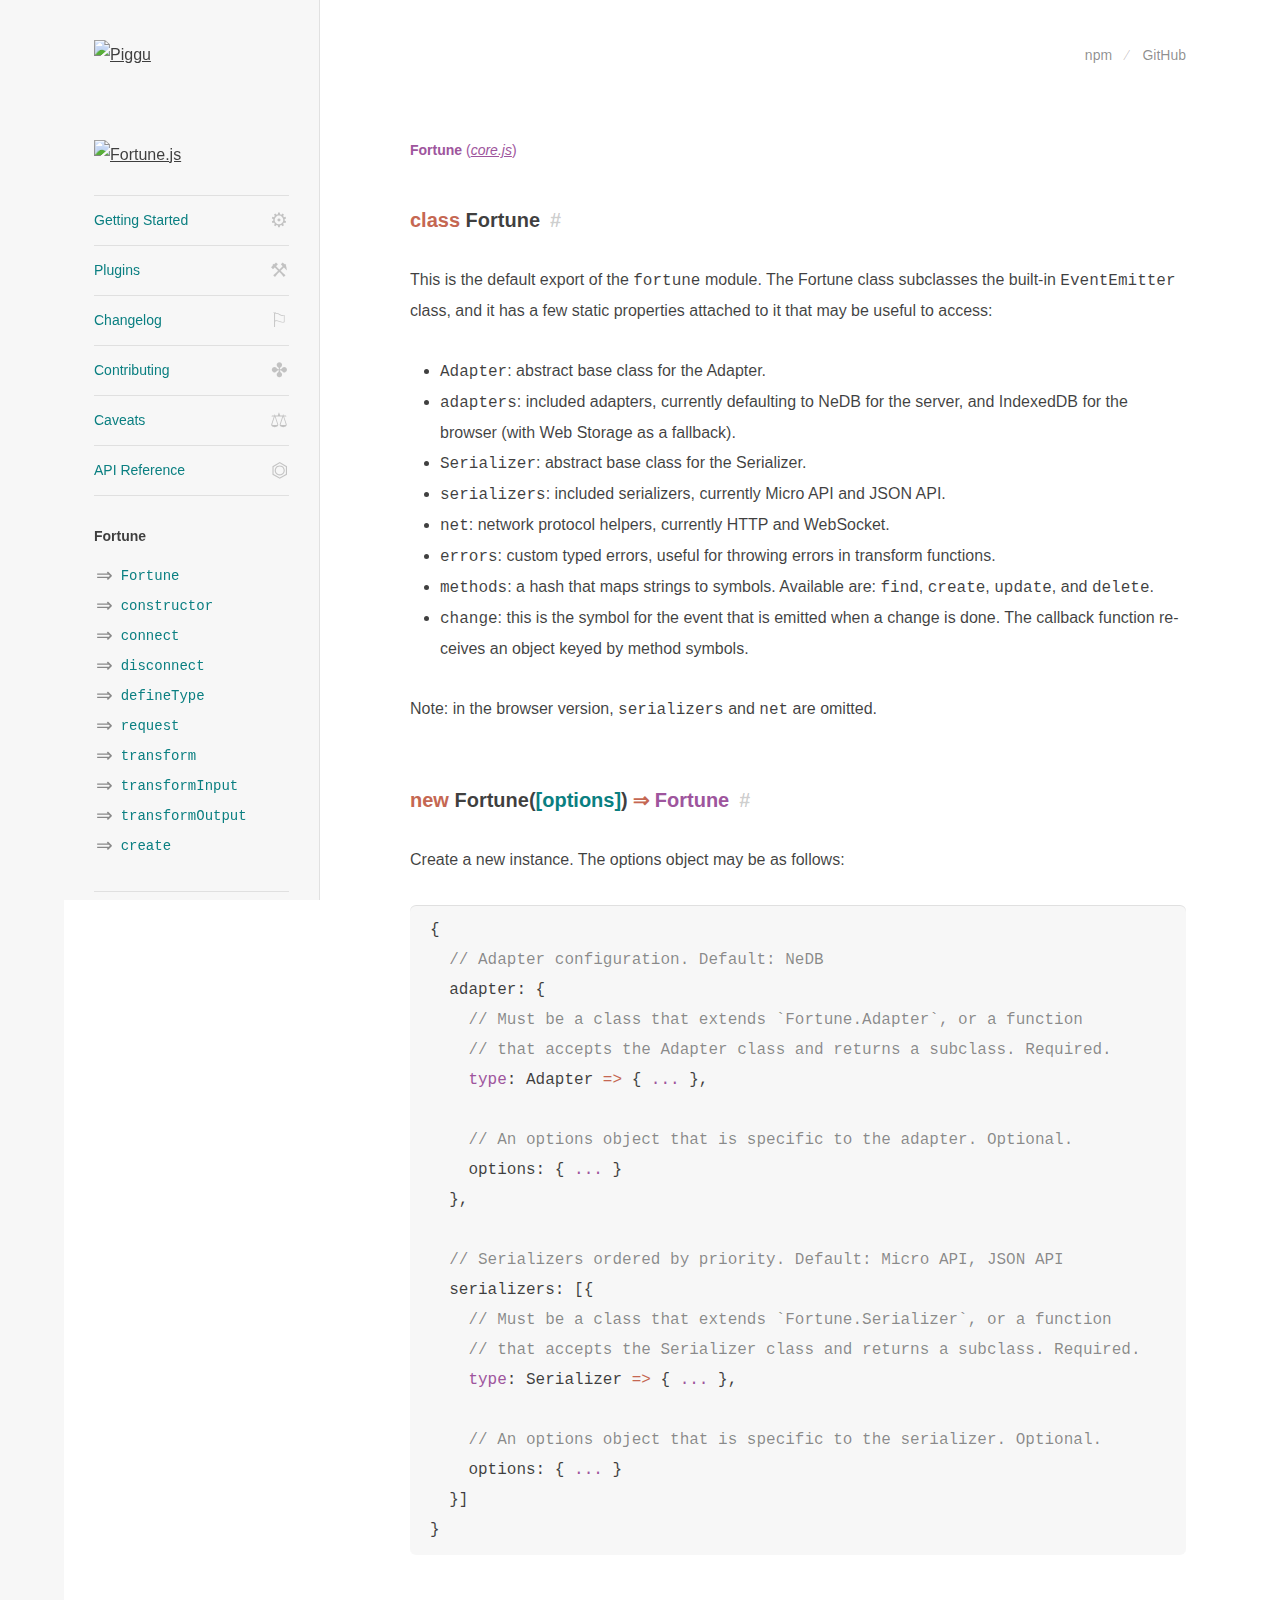
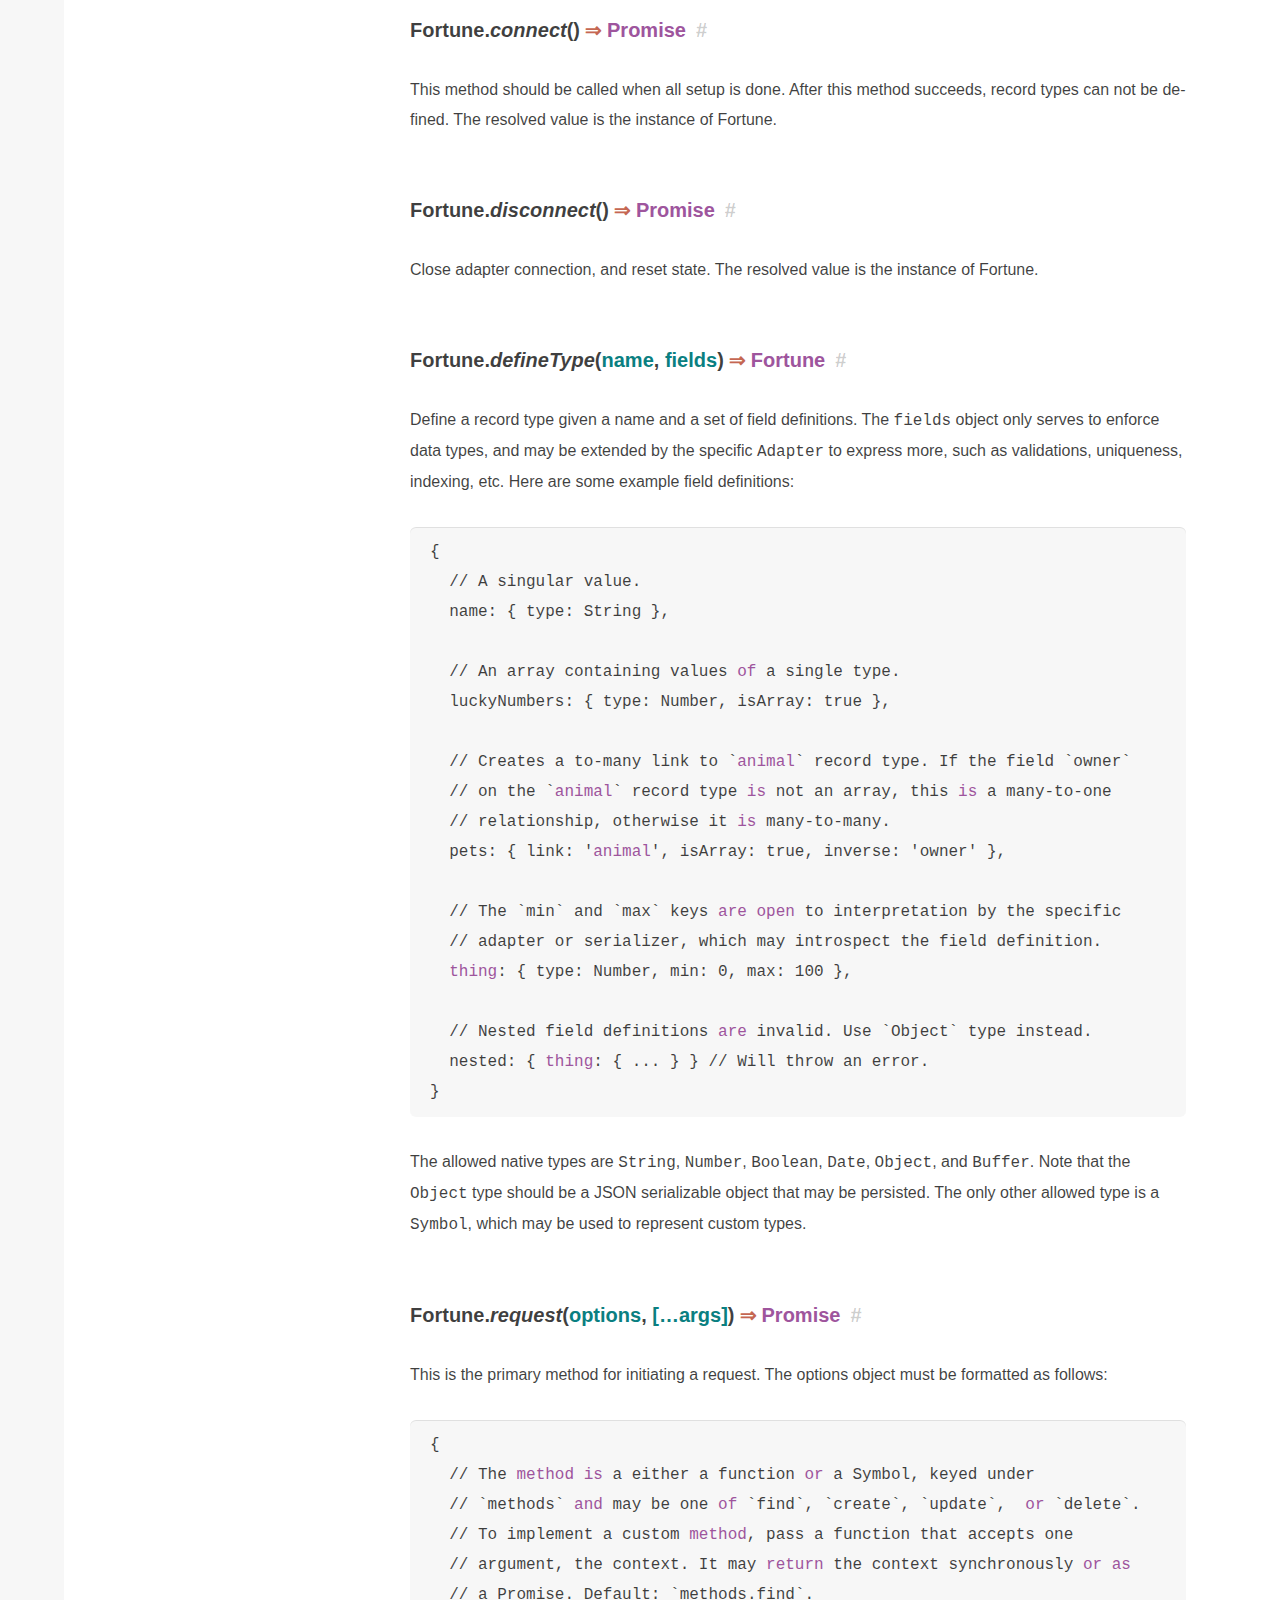
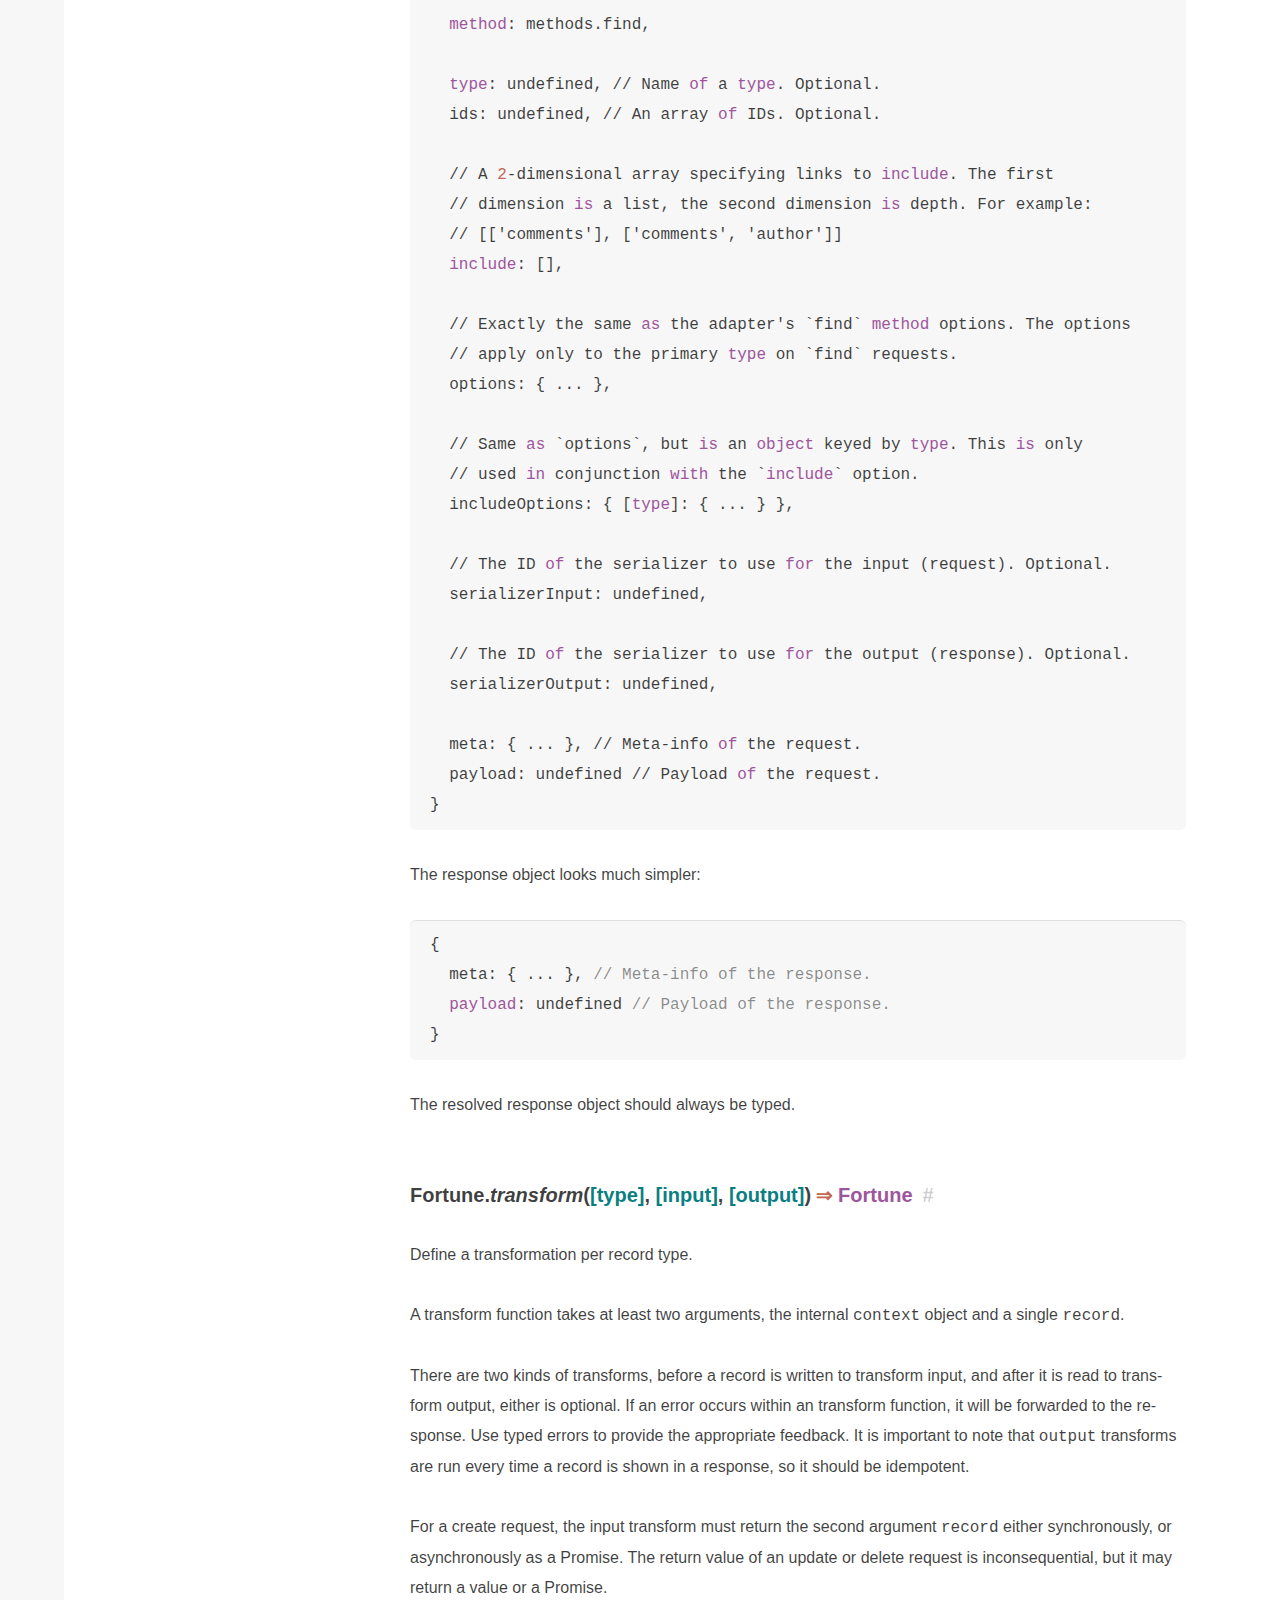
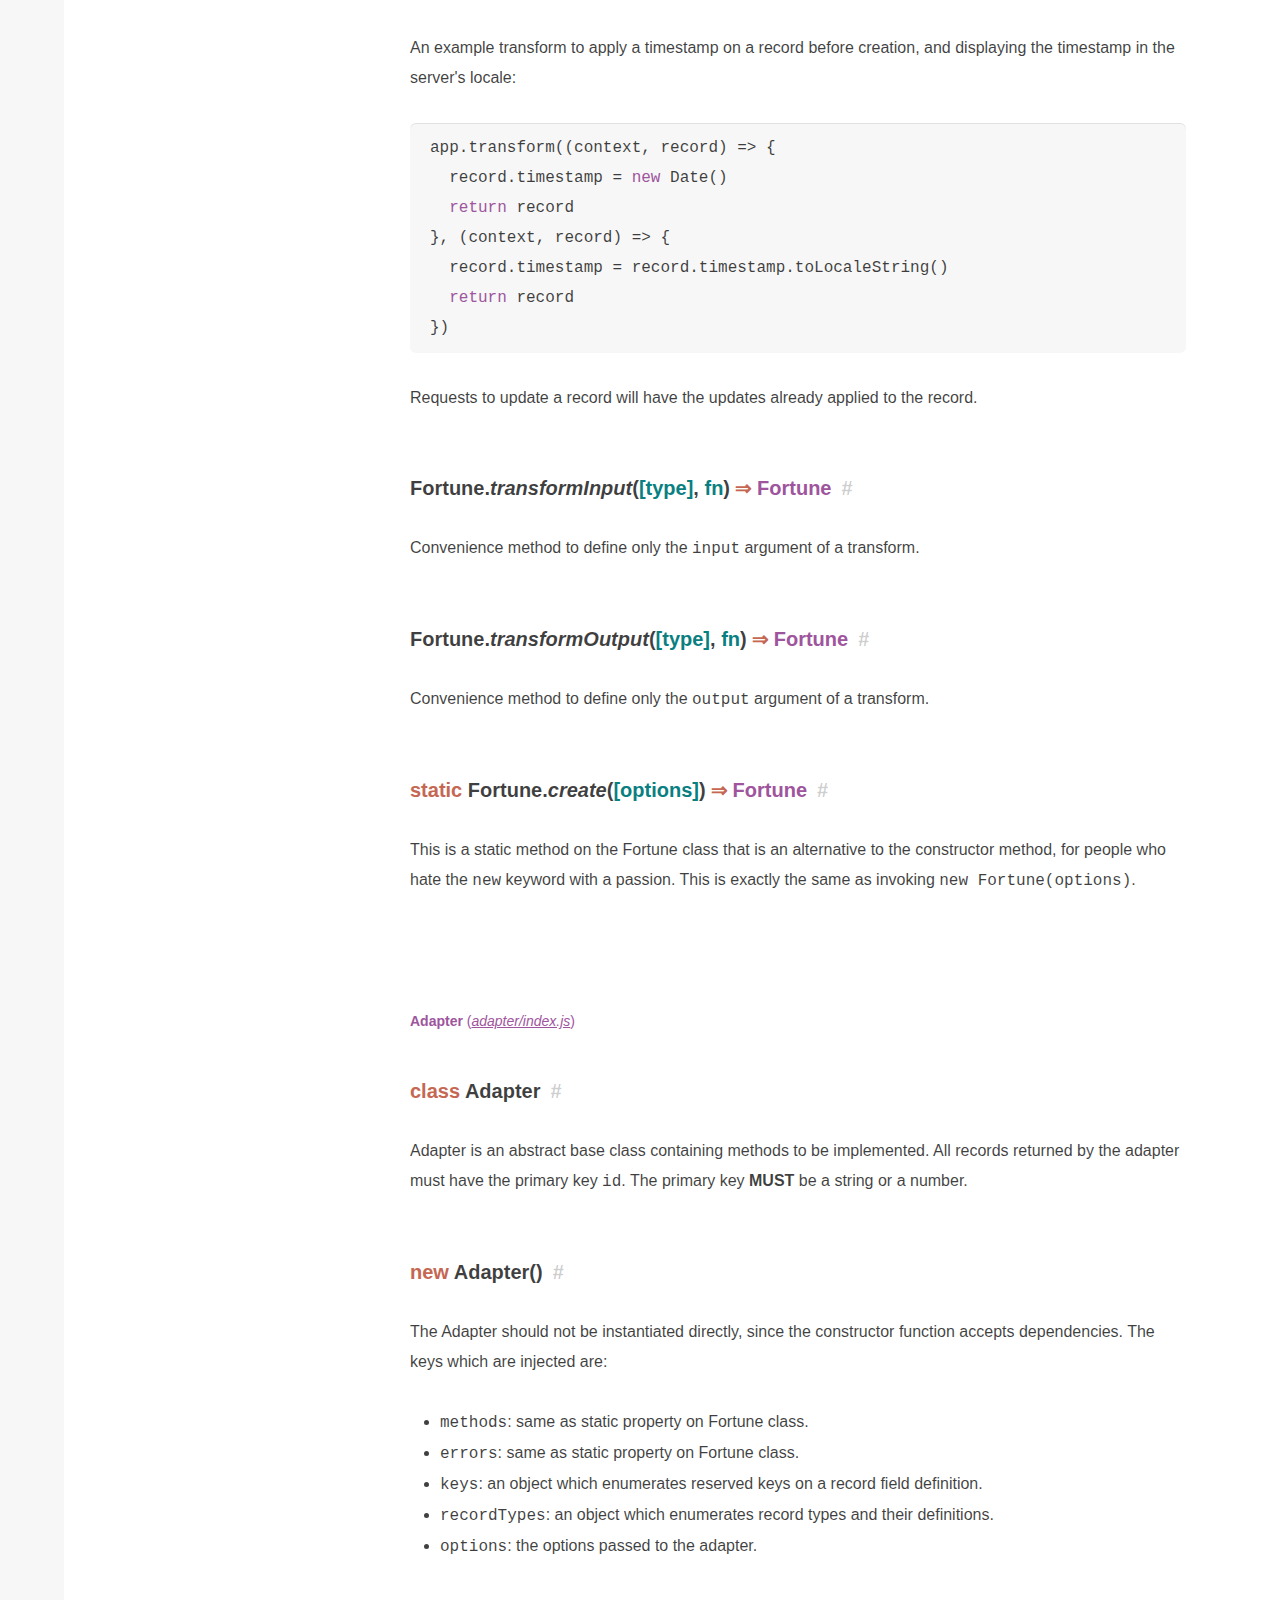
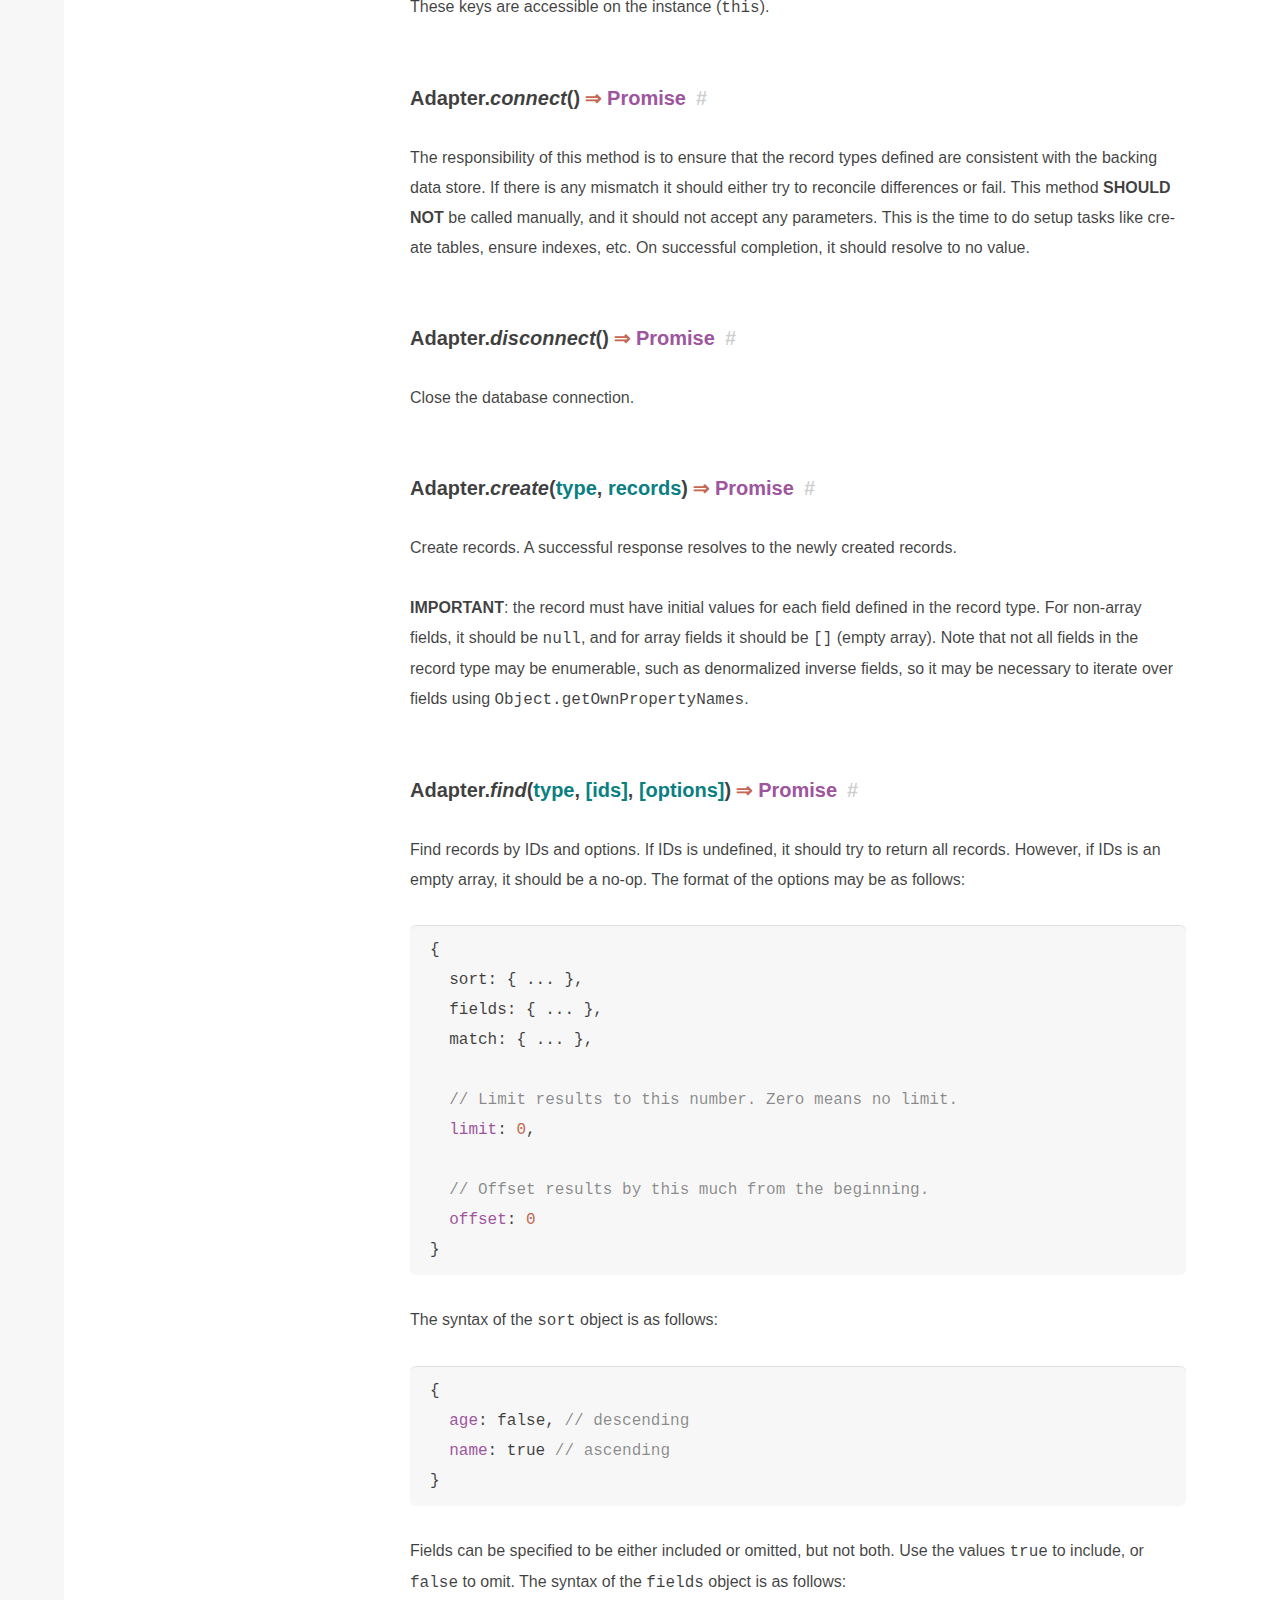
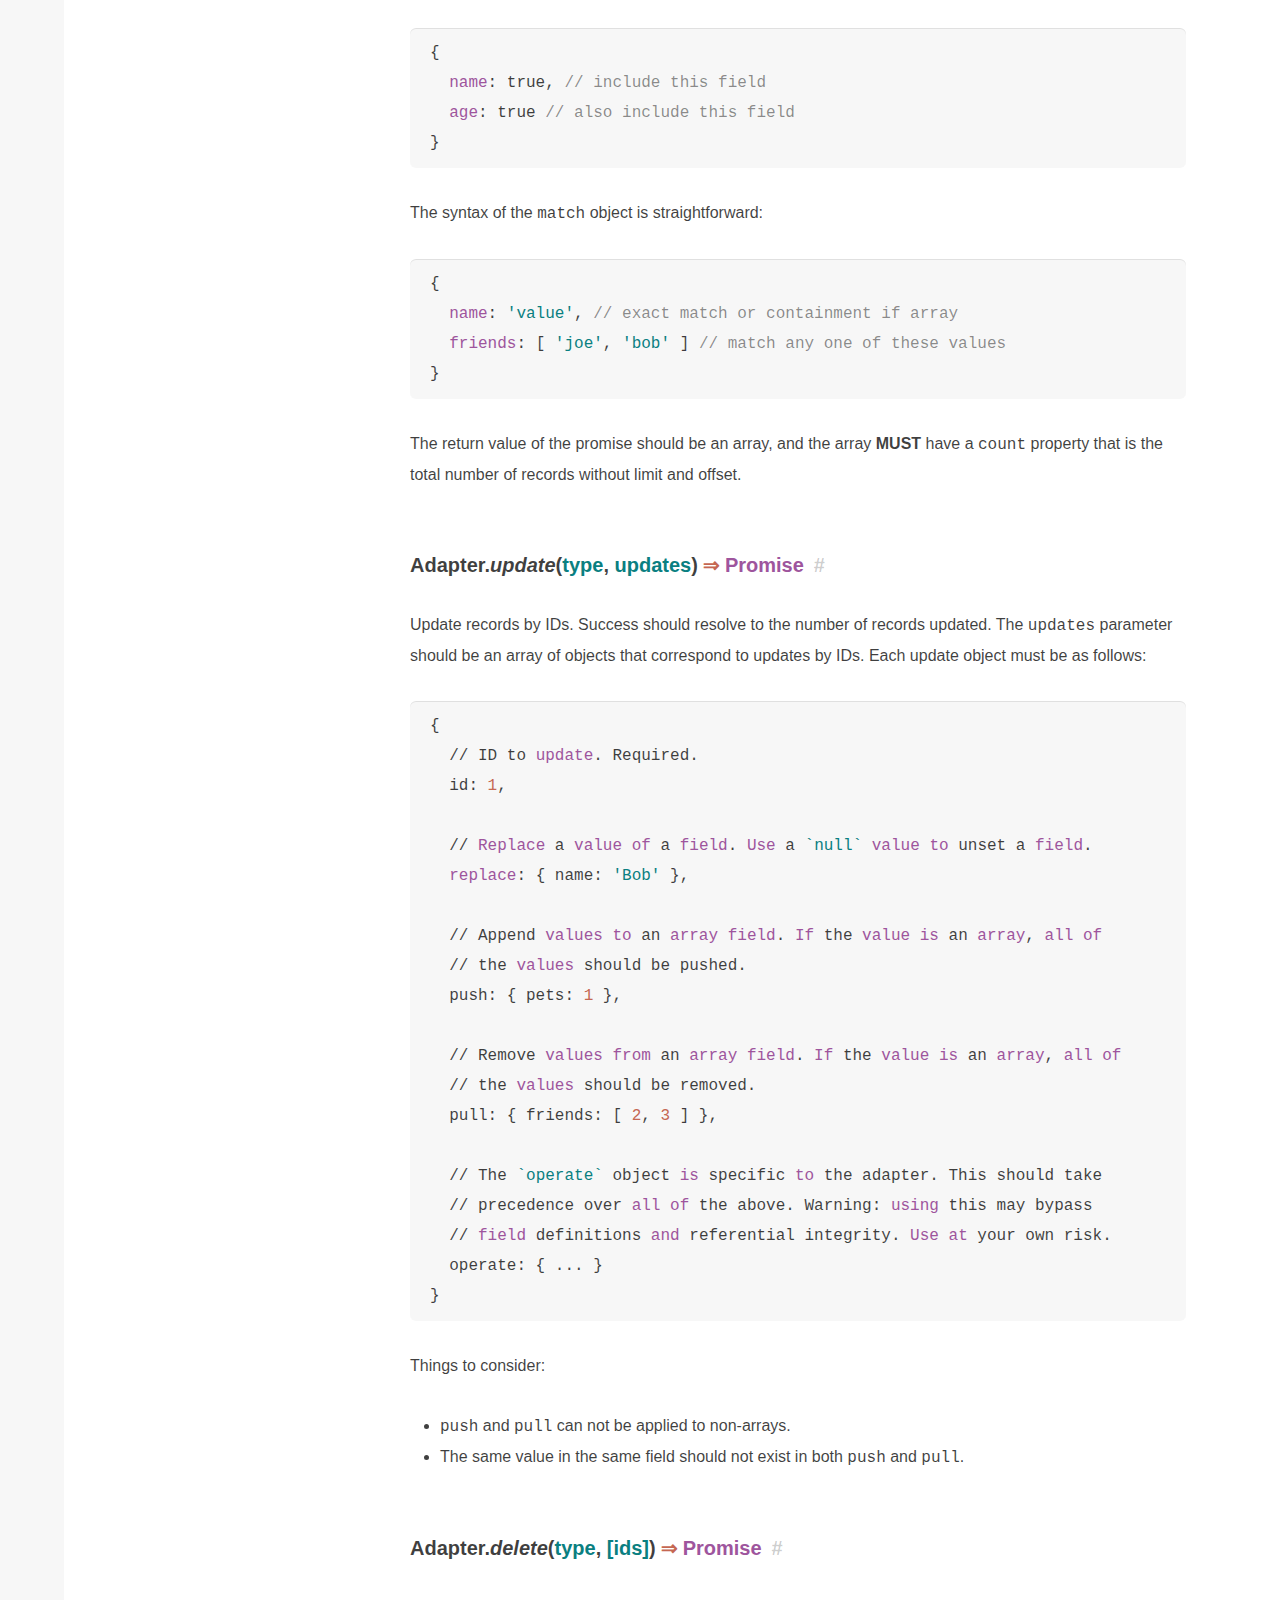
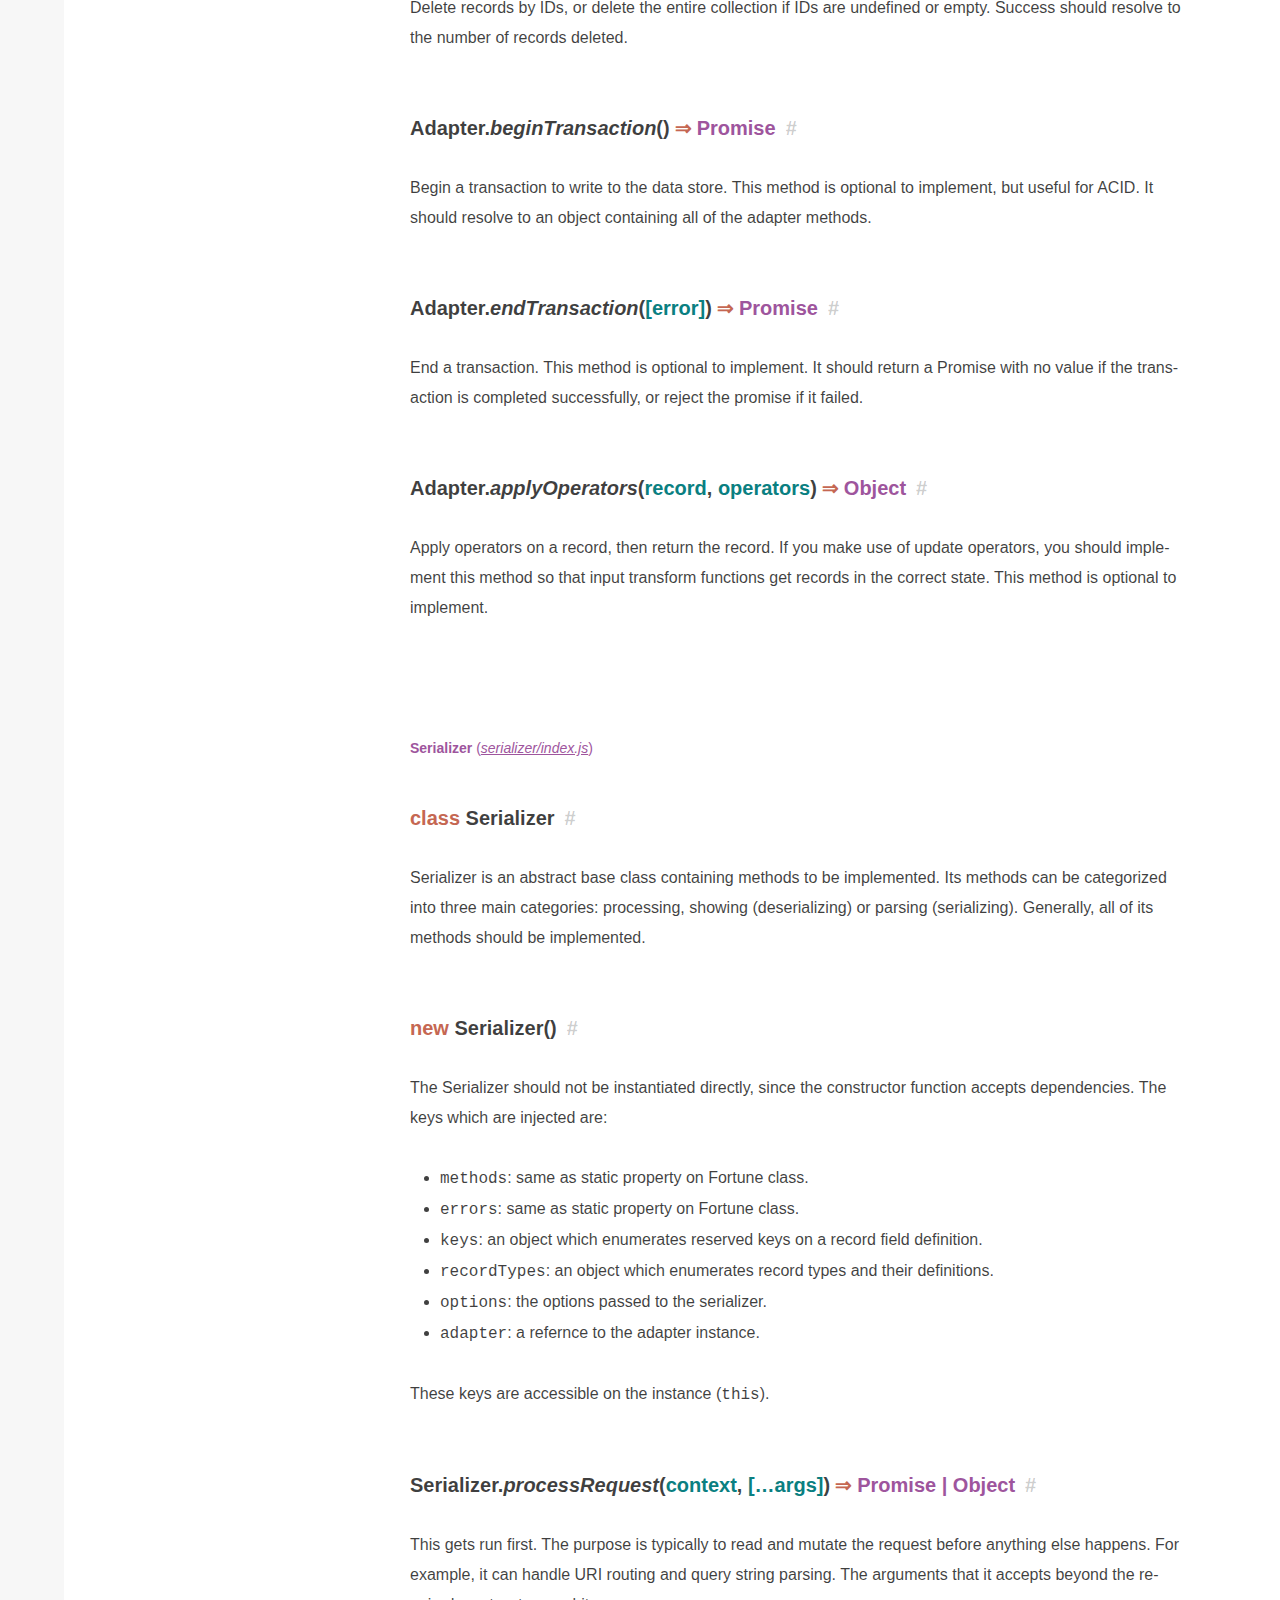
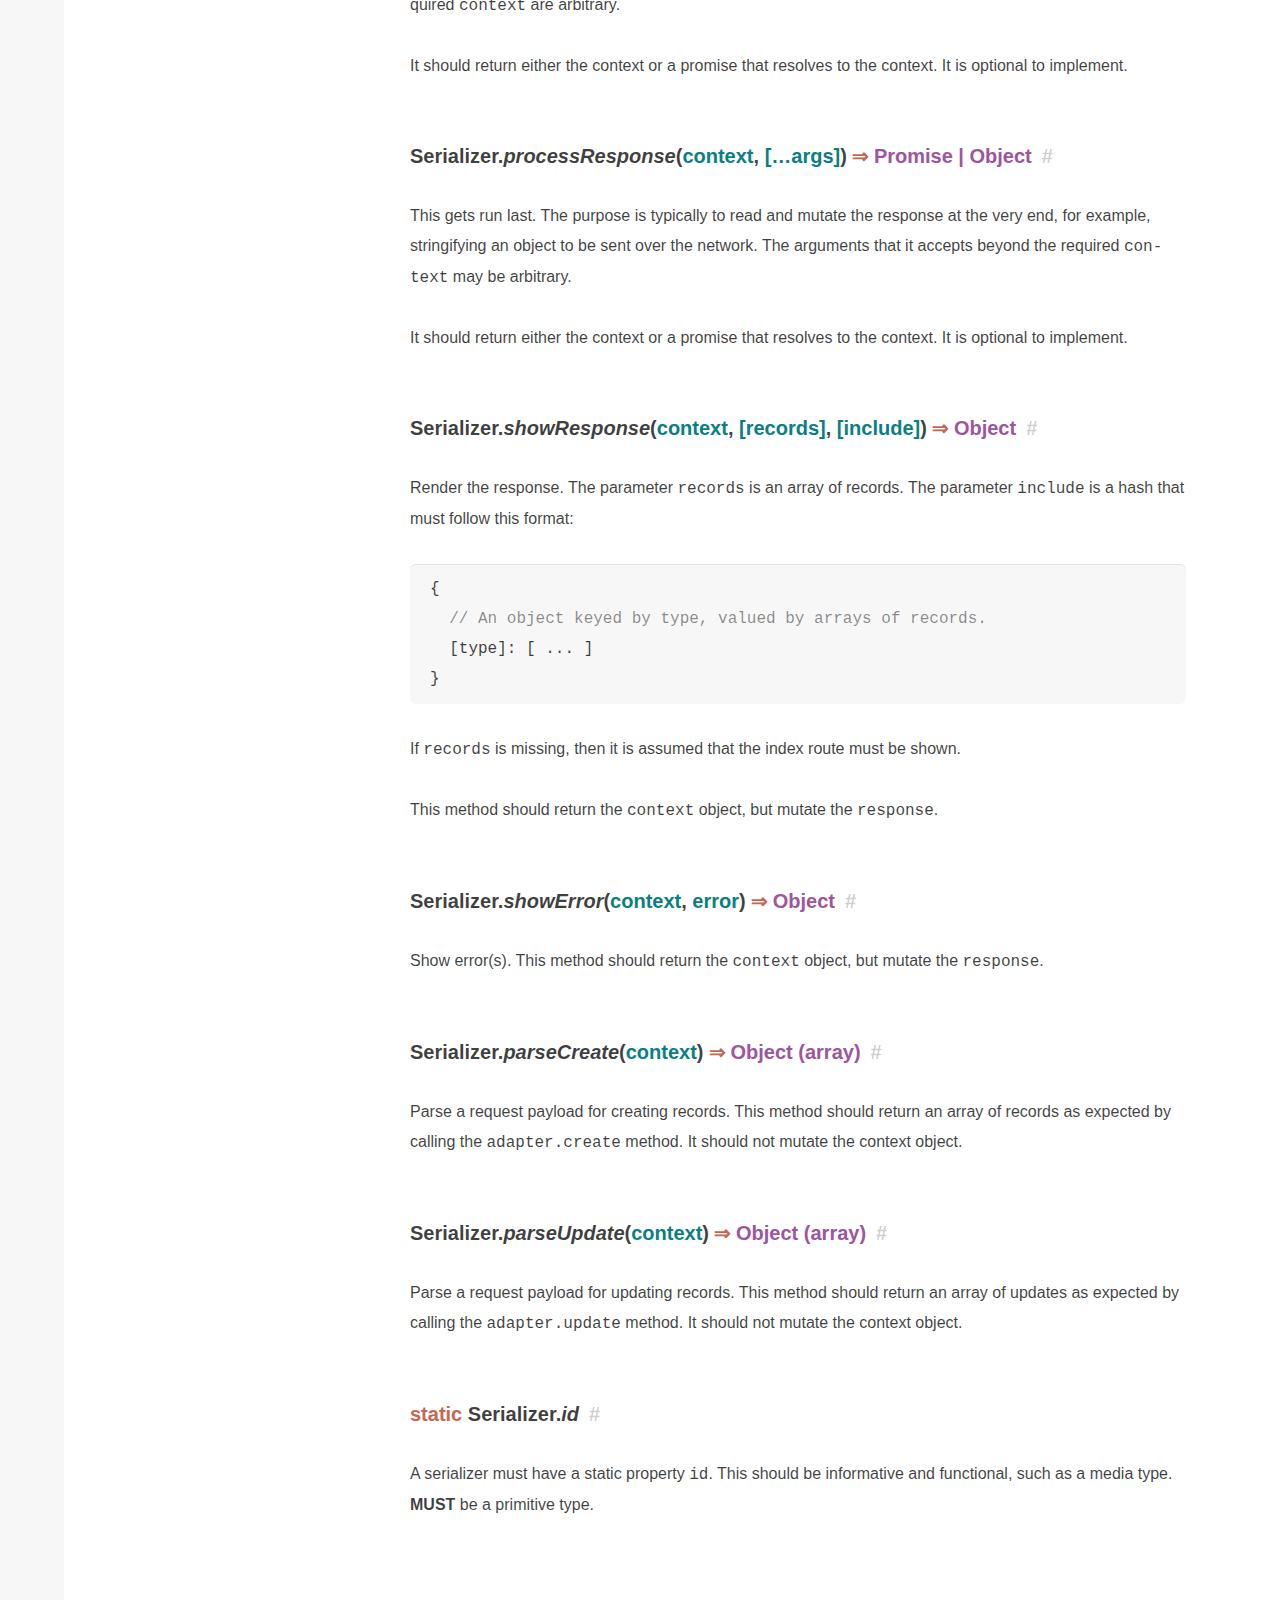
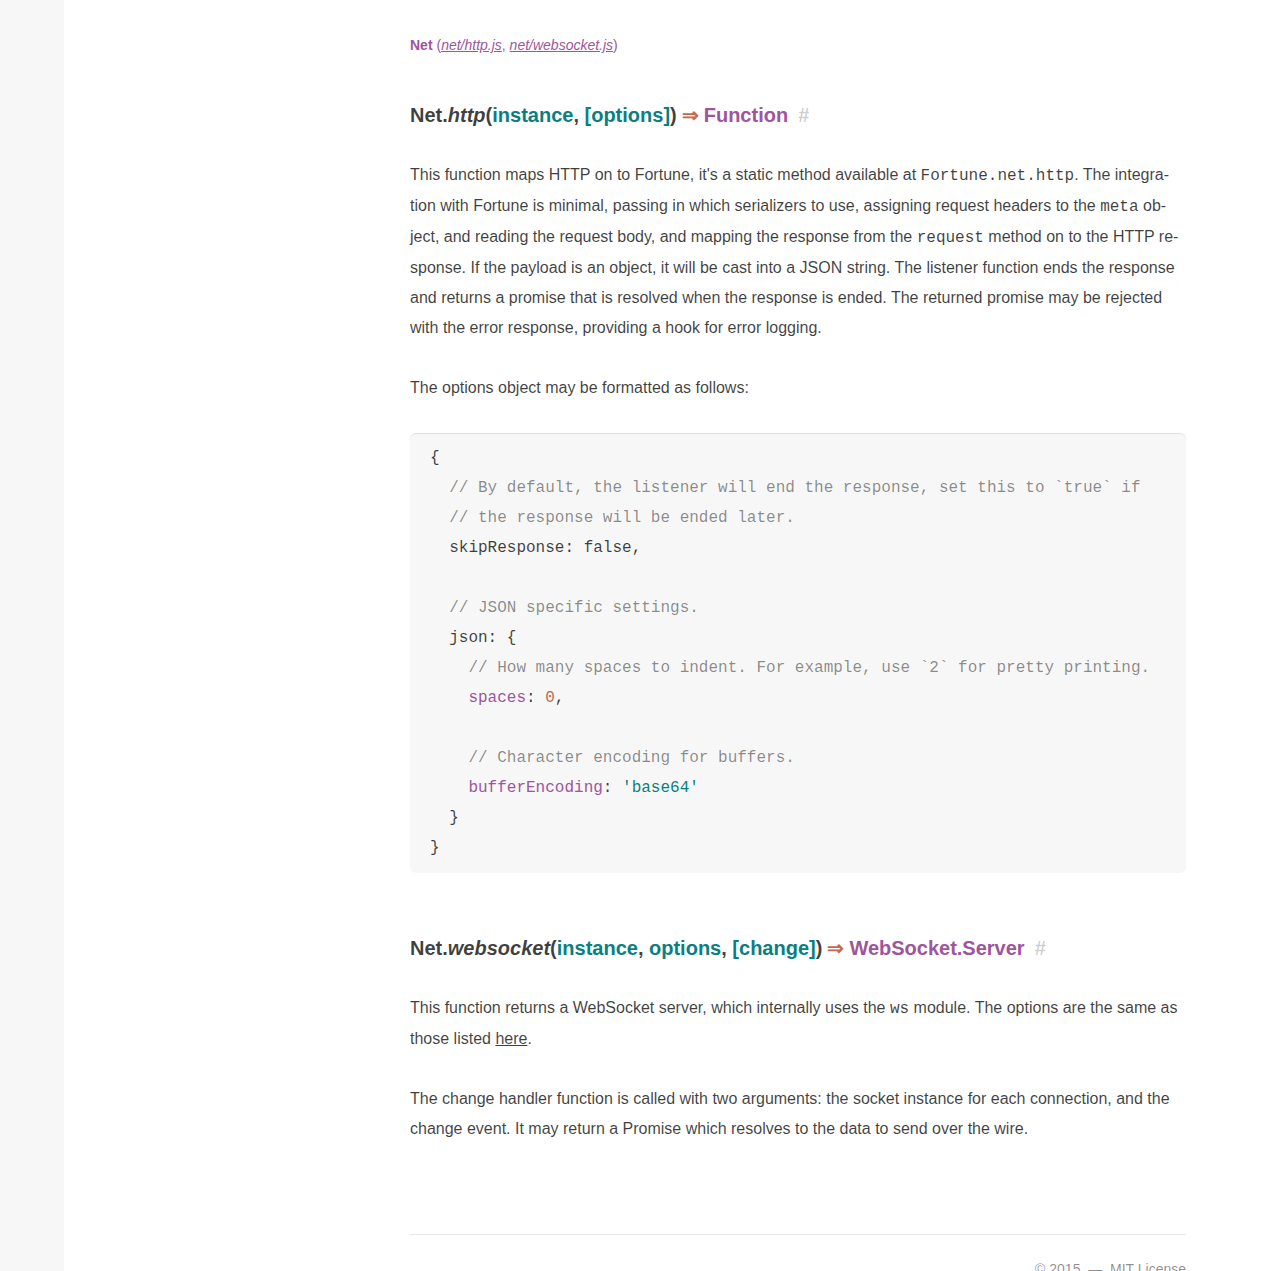
==== commit 1dc3765e: "Update website from deploy script." ====
--- a/api/index.html
+++ b/api/index.html
@@ -5,7 +5,7 @@
 
 --><html lang="en"><head><title>API Reference</title><meta name="viewport" content="width=device-width,initial-scale=1"><meta charset="utf-8"><link rel="icon" href="../assets/piggu.png"><link rel="stylesheet" href="../assets/style.css"></head><body><main><nav><a href="../"><img src="../assets/piggu.svg" alt="Piggu" class="logo"></a><!--
         --><a href="../"><img src="../assets/fortune_type.svg" alt="Fortune.js" class="type"></a><ul class="docs"><li><a href="../getting-started/">Getting Started<span>⚙</span></a></li><li><a href="../plugins/">Plugins<span>⚒</span></a></li><li><a href="../changelog/">Changelog<span>⚐</span></a></li><li><a href="../contributing/">Contributing<span>✤</span></a></li><li><a href="../caveats/">Caveats<span>⚖</span></a></li><li><a href="../api/">API Reference<span>⏣</span></a></li></ul><h4>Fortune</h4><ul class="api"><li><a href="../api/#fortune">Fortune</a></li><li><a href="../api/#fortune-constructor">constructor</a></li><li><a href="../api/#fortune-connect">connect</a></li><li><a href="../api/#fortune-disconnect">disconnect</a></li><li><a href="../api/#fortune-definetype">defineType</a></li><li><a href="../api/#fortune-request">request</a></li><li><a href="../api/#fortune-transform">transform</a></li><li><a href="../api/#fortune-transforminput">transformInput</a></li><li><a href="../api/#fortune-transformoutput">transformOutput</a></li><li><a href="../api/#fortune-create">create</a></li></ul><h4>Adapter</h4><ul class="api"><li><a href="../api/#adapter">Adapter</a></li><li><a href="../api/#adapter-constructor">constructor</a></li><li><a href="../api/#adapter-connect">connect</a></li><li><a href="../api/#adapter-disconnect">disconnect</a></li><li><a href="../api/#adapter-create">create</a></li><li><a href="../api/#adapter-find">find</a></li><li><a href="../api/#adapter-update">update</a></li><li><a href="../api/#adapter-delete">delete</a></li><li><a href="../api/#adapter-begintransaction">beginTransaction</a></li><li><a href="../api/#adapter-endtransaction">endTransaction</a></li><li><a href="../api/#adapter-applyoperators">applyOperators</a></li></ul><h4>Serializer</h4><ul class="api"><li><a href="../api/#serializer">Serializer</a></li><li><a href="../api/#serializer-constructor">constructor</a></li><li><a href="../api/#serializer-processrequest">processRequest</a></li><li><a href="../api/#serializer-processresponse">processResponse</a></li><li><a href="../api/#serializer-showresponse">showResponse</a></li><li><a href="../api/#serializer-showerror">showError</a></li><li><a href="../api/#serializer-parsecreate">parseCreate</a></li><li><a href="../api/#serializer-parseupdate">parseUpdate</a></li><li class="property"><a href="../api/#serializer-id">id</a></li></ul><h4>Net</h4><ul class="api"><li><a href="../api/#net-http">http</a></li><li><a href="../api/#net-websocket">websocket</a></li></ul></nav><section><header><a href="https://www.npmjs.com/package/fortune">npm</a><!--
-          --><a href="https://github.com/fortunejs/fortune">GitHub</a></header><article><div class="api"><h6>Fortune <span>(<a href="https://github.com/fortunejs/fortune/blob/master/lib/core.js">core.js</a>)</span></h6><h2 id="fortune"><span class="class">class</span> Fortune<!--
+          --><a href="https://github.com/fortunejs/fortune">GitHub</a></header><article><div class="api"><h6>Fortune <span>(<a href="https://github.com/fortunejs/fortune/blob/master/lib/core.js"><em>core.js</em></a>)</span></h6><h2 id="fortune"><span class="class">class</span> Fortune<!--
         --><!--
         --><!--
       --><a href="#fortune" class="anchor">#</a></h2><p>This is the default export of the <code>fortune</code> module. The Fortune class subclasses the built-in <code>EventEmitter</code> class, and it has a few static properties attached to it that may be useful to access:</p><ul><li><code>Adapter</code>: abstract base class for the Adapter.</li><li><code>adapters</code>: included adapters, currently defaulting to NeDB for the server, and IndexedDB for the browser (with Web Storage as a fallback).</li><li><code>Serializer</code>: abstract base class for the Serializer.</li><li><code>serializers</code>: included serializers, currently Micro API and JSON API.</li><li><code>net</code>: network protocol helpers, currently HTTP and WebSocket.</li><li><code>errors</code>: custom typed errors, useful for throwing errors in transform functions.</li><li><code>methods</code>: a hash that maps strings to symbols. Available are: <code>find</code>, <code>create</code>, <code>update</code>, and <code>delete</code>.</li><li><code>change</code>: this is the symbol for the event that is emitted when a change is done. The callback function receives an object keyed by method symbols.</li></ul><p>Note: in the browser version, <code>serializers</code> and <code>net</code> are omitted.</p><h2 id="fortune-constructor"><span class="class">new</span> Fortune<!--
@@ -164,7 +164,7 @@
         --><span class="arrow">⇒</span><!--
         --><span class="return">Fortune</span><!--
         --><!--
-      --><a href="#fortune-create" class="anchor">#</a></h2><p>This is a static method on the Fortune class that is an alternative to the constructor method, for people who hate the <code>new</code> keyword with a passion. This is exactly the same as invoking <code>new Fortune(options)</code>.</p><hr><h6>Adapter <span>(<a href="https://github.com/fortunejs/fortune/blob/master/lib/adapter&#x2F;index.js">adapter&#x2F;index.js</a>)</span></h6><h2 id="adapter"><span class="class">class</span> Adapter<!--
+      --><a href="#fortune-create" class="anchor">#</a></h2><p>This is a static method on the Fortune class that is an alternative to the constructor method, for people who hate the <code>new</code> keyword with a passion. This is exactly the same as invoking <code>new Fortune(options)</code>.</p><hr><h6>Adapter <span>(<a href="https://github.com/fortunejs/fortune/blob/master/lib/adapter&#x2F;index.js"><em>adapter&#x2F;index.js</em></a>)</span></h6><h2 id="adapter"><span class="class">class</span> Adapter<!--
         --><!--
         --><!--
       --><a href="#adapter" class="anchor">#</a></h2><p>Adapter is an abstract base class containing methods to be implemented. All records returned by the adapter must have the primary key <code>id</code>. The primary key <strong>MUST</strong> be a string or a number.</p><h2 id="adapter-constructor"><span class="class">new</span> Adapter<!--
@@ -287,7 +287,7 @@
         --><span class="arrow">⇒</span><!--
         --><span class="return">Object</span><!--
         --><!--
-      --><a href="#adapter-applyoperators" class="anchor">#</a></h2><p>Apply operators on a record, then return the record. If you make use of update operators, you should implement this method so that input transform functions get records in the correct state. This method is optional to implement.</p><hr><h6>Serializer <span>(<a href="https://github.com/fortunejs/fortune/blob/master/lib/serializer&#x2F;index.js">serializer&#x2F;index.js</a>)</span></h6><h2 id="serializer"><span class="class">class</span> Serializer<!--
+      --><a href="#adapter-applyoperators" class="anchor">#</a></h2><p>Apply operators on a record, then return the record. If you make use of update operators, you should implement this method so that input transform functions get records in the correct state. This method is optional to implement.</p><hr><h6>Serializer <span>(<a href="https://github.com/fortunejs/fortune/blob/master/lib/serializer&#x2F;index.js"><em>serializer&#x2F;index.js</em></a>)</span></h6><h2 id="serializer"><span class="class">class</span> Serializer<!--
         --><!--
         --><!--
       --><a href="#serializer" class="anchor">#</a></h2><p>Serializer is an abstract base class containing methods to be implemented. Its methods can be categorized into three main categories: processing, showing (deserializing) or parsing (serializing). Generally, all of its methods should be implemented.</p><h2 id="serializer-constructor"><span class="class">new</span> Serializer<!--
@@ -350,7 +350,7 @@
       --><a href="#serializer-parseupdate" class="anchor">#</a></h2><p>Parse a request payload for updating records. This method should return an array of updates as expected by calling the <code>adapter.update</code> method. It should not mutate the context object.</p><h2 id="serializer-id"><span class="class">static</span> Serializer.<span class="key">id</span><!--
         --><!--
         --><!--
-      --><a href="#serializer-id" class="anchor">#</a></h2><p>A serializer must have a static property <code>id</code>. This should be informative and functional, such as a media type. <strong>MUST</strong> be a primitive type.</p><hr><h6>Net <span>(<a href="https://github.com/fortunejs/fortune/blob/master/lib/net&#x2F;http.js,net&#x2F;websocket.js">net&#x2F;http.js,net&#x2F;websocket.js</a>)</span></h6><h2 id="net-http">Net.<span class="key">http</span><!--
+      --><a href="#serializer-id" class="anchor">#</a></h2><p>A serializer must have a static property <code>id</code>. This should be informative and functional, such as a media type. <strong>MUST</strong> be a primitive type.</p><hr><h6>Net <span>(<a href="https://github.com/fortunejs/fortune/blob/master/lib/net&#x2F;http.js"><em>net&#x2F;http.js</em></a><a href="https://github.com/fortunejs/fortune/blob/master/lib/net&#x2F;websocket.js"><em>net&#x2F;websocket.js</em></a>)</span></h6><h2 id="net-http">Net.<span class="key">http</span><!--
         --><!--
           -->(<span class="parameter" title="Fortune">instance</span>, <span class="parameter" title="Object">[options]</span>)<!--
         --><!--
@@ -374,24 +374,10 @@
 }
 </code></pre><h2 id="net-websocket">Net.<span class="key">websocket</span><!--
         --><!--
-          -->(<span class="parameter" title="Fortune">instance</span>, <span class="parameter" title="Object">options</span>, <span class="parameter" title="Object">[handlers]</span>)<!--
+          -->(<span class="parameter" title="Fortune">instance</span>, <span class="parameter" title="Object">options</span>, <span class="parameter" title="Function">[change]</span>)<!--
         --><!--
         --><!--
         --><span class="arrow">⇒</span><!--
         --><span class="return">WebSocket.Server</span><!--
         --><!--
-      --><a href="#net-websocket" class="anchor">#</a></h2><p>This function returns a WebSocket server, which internally uses the <code>ws</code> module. The options are the same as those listed <a href="https://einaros.github.io/ws/">here</a>. The handlers are as follows:</p><pre><code class="lang-js">{
-  <span class="hljs-regexp">//</span> Executed once <span class="hljs-literal">on</span> a <span class="hljs-keyword">new</span> connection.
-  <span class="hljs-attribute">connection</span>: <span class="hljs-function"><span class="hljs-params">()</span> =&gt;</span> <span class="hljs-literal">null</span>,
-
-  <span class="hljs-regexp">//</span> Executed <span class="hljs-literal">on</span> receiving a message.
-  <span class="hljs-attribute">message</span>: <span class="hljs-function"><span class="hljs-params">(data, flags)</span> =&gt;</span> <span class="hljs-literal">null</span>,
-
-  <span class="hljs-regexp">//</span> Executed <span class="hljs-literal">on</span> a change event, it may <span class="hljs-keyword">return</span> a Promise which resolves
-  <span class="hljs-regexp">//</span> to a payload to sent over the wire, <span class="hljs-keyword">or</span> a falsy value to omit sending.
-  <span class="hljs-attribute">change</span>: event =&gt; <span class="hljs-literal">null</span>
-
-  <span class="hljs-regexp">//</span> Executed <span class="hljs-keyword">when</span> a connection <span class="hljs-keyword">is</span> closed.
-  <span class="hljs-attribute">close</span>: <span class="hljs-function"><span class="hljs-params">()</span> =&gt;</span> <span class="hljs-literal">null</span>,
-}
-</code></pre><p>Handler functions are called with a unique context (<code>this</code>) for each connection.</p><hr></div></article><footer><p>&copy; 2015 &nbsp;&mdash;&nbsp; <a href="https://raw.githubusercontent.com/fortunejs/fortune/master/LICENSE">MIT License</a></p></footer></section></main></body></html>+      --><a href="#net-websocket" class="anchor">#</a></h2><p>This function returns a WebSocket server, which internally uses the <code>ws</code> module. The options are the same as those listed <a href="https://einaros.github.io/ws/">here</a>.</p><p>The change handler function is called with two arguments: the socket instance for each connection, and the change event. It may return a Promise which resolves to the data to send over the wire.</p><hr></div></article><footer><p>&copy; 2015 &nbsp;&mdash;&nbsp; <a href="https://raw.githubusercontent.com/fortunejs/fortune/master/LICENSE">MIT License</a></p></footer></section></main></body></html>--- a/assets/style.css
+++ b/assets/style.css
@@ -0,0 +1,12 @@
+*{border:0;margin:0;padding:0;box-sizing:border-box;}::-moz-selection{color:#FFFFFF;background-color:#0A7F81;}::selection{color:#FFFFFF;background-color:#0A7F81;}@font-face{font-family:'Muli';font-style:normal;font-weight:400;src:url('Muli.woff') format('woff');}@font-face{font-family:'Muli';font-style:italic;font-weight:400;src:url('Muli-Italic.woff') format('woff');}@font-face{font-family:'Muli';font-style:normal;font-weight:700;src:url('Muli-Bold.woff') format('woff');}@font-face{font-family:'Muli';font-style:italic;font-weight:700;src:url('Muli-BoldItalic.woff') format('woff');}@font-face{font-family:'Inconsolata';font-style:normal;font-weight:400;src:url('Inconsolata.woff') format('woff');}.hljs-keyword,.hljs-built_in,.hljs-label,.hljs-attribute{color:#9E559D;}.hljs-literal,.hljs-number,.hljs-subst{color:#C56752;}.hljs-string{color:#0A7F81;}.hljs-comment{color:rgba(0, 0, 0, 0.45);}html,body{height:100%;}body{background-color:#FFFFFF;color:rgba(0, 0, 0, 0.75);font-size:16px;font-family:'Muli', sans-serif;line-height:1.875em;padding-right:3.75em;padding-left:3.75em;}p,pre,table,ul,ol{margin:0 0 1.875em;}a{color:inherit;-webkit-transition:color 0.15s ease;transition:color 0.15s ease;}a:hover{color:#ED7041;}h1,h2,h3,h4,h5,h6{font-weight:700;font-size:1.25em;line-height:1.5em;margin-top:-0.5em;padding-top:2em;margin-bottom:1.5em;text-align:left;}h1{color:#9E559D;text-transform:uppercase;letter-spacing:0.08333333333333333em;margin-bottom:2em;}h1 + h2,h1 + h3,h1 + h4,h1 + h5,h1 + h6{margin-top:-1em;}ul,ol{margin-left:1.875em;}main{margin:auto;max-width:72em;-webkit-hyphens:auto;-moz-hyphens:auto;-ms-hyphens:auto;hyphens:auto;position:relative;min-height:100%;}main:before{position:absolute;z-index:-1;content:' ';display:block;top:0;right:100%;width:200%;height:100%;background-color:rgba(0, 0, 0, 0.03);}section{padding:2.5em
+    1.875em
+    1.25em
+    5.625em;margin-left:16em;overflow:hidden;}pre,code{font-family:'Inconsolata', monospace;}pre{box-shadow:0 1px 0 rgba(0, 0, 0, 0.09) inset;background-color:rgba(0, 0, 0, 0.03);padding:0.625em
+    1.25em;border-radius:6px;overflow:auto;}table{border-spacing:0;border-collapse:collapse;position:relative;box-shadow:0 1px 0 rgba(0, 0, 0, 0.09) inset;width:100%;}table td,table th{padding:0.625em
+    1.25em;}table th{-webkit-hyphens:none;-moz-hyphens:none;-ms-hyphens:none;hyphens:none;white-space:nowrap;background-color:rgba(0, 0, 0, 0.03);}tbody code{background:none;padding:0;}tbody tr:nth-of-type(2n){background-color:rgba(0, 0, 0, 0.03);}footer{position:relative;text-align:right;margin-top:5.625em;padding-top:1.25em;}footer:before{position:absolute;top:0;left:0;content:' ';display:block;width:100%;height:1px;background-color:rgba(0, 0, 0, 0.09);}footer p{font-size:0.875em;line-height:2.142857142857143em;color:rgba(0, 0, 0, 0.45);}footer span:before{content:'⁄';margin:0 1em;pointer-events:none;color:rgba(0, 0, 0, 0.21);}header{text-align:right;margin-bottom:2.1875em;}header a{text-decoration:none;font-size:0.875em;line-height:2.142857142857143em;color:rgba(0, 0, 0, 0.45);}header a:hover{color:#ED7041;}header a:after{content:'⁄';margin:0 1em;color:rgba(0, 0, 0, 0.21);pointer-events:none;}header a:last-of-type:after{display:none;}hr{display:block;height:0;width:100%;position:relative;}hr:before{position:absolute;top:100%;left:0;content:' ';display:block;width:100%;height:1px;background-color:rgba(0, 0, 0, 0.09);}.anchor{text-decoration:none;color:rgba(0, 0, 0, 0.21);margin-left:0.5em;}nav{position:fixed;width:16em;height:100%;top:0;padding:2.5em
+    1.875em
+    0;background-color:rgba(0, 0, 0, 0.03);border-right:1px rgba(0, 0, 0, 0.09) solid;overflow:auto;}nav .logo{height:5em;display:block;margin:0 auto;}nav .type{height:1.5625em;display:block;margin:1.25em
+    auto
+    1.875em;}nav ul.docs{margin:0;list-style-type:none;}nav ul.docs li{position:relative;}nav ul.docs li:before{position:absolute;top:0;left:0;content:' ';display:block;width:100%;height:1px;background-color:rgba(0, 0, 0, 0.09);}nav ul.docs li:last-of-type:after{position:absolute;top:100%;left:0;content:' ';display:block;width:100%;height:1px;background-color:rgba(0, 0, 0, 0.09);}nav ul.docs li a{position:relative;text-decoration:none;color:#0A7F81;display:block;font-size:0.875em;line-height:2.142857142857143em;padding:0.7142857142857143em 0;}nav ul.docs li a span{float:right;color:rgba(0, 0, 0, 0.21);font-size:1.4285714285714284em;display:inline-block;width:1em;text-align:center;}nav ul.docs a:hover{color:#ED7041;}nav h4{position:relative;font-size:0.875em;line-height:2.142857142857143em;padding-top:2.142857142857143em;margin-top:2.142857142857143em;margin-bottom:0.7142857142857143em;}nav h4:first-of-type{padding-top:0;margin-top:1.875em;}nav h4:first-of-type:before{display:none;}nav h4:before{position:absolute;top:0;left:0;content:' ';display:block;width:100%;height:1px;background-color:rgba(0, 0, 0, 0.09);}nav ul.api{list-style-type:none;margin-left:0;color:rgba(0, 0, 0, 0.45);font-family:'Inconsolata', monospace;}nav ul.api li{font-size:0.875em;line-height:2.142857142857143em;}nav ul.api li:before{content:'⇒';width:1em;font-size:1.4285714285714284em;line-height:0.8em;display:inline-block;text-align:center;position:relative;top:0.08333333333333333em;margin-right:0.3333333333333333em;}nav ul.api li.property:before{content:'↣';}nav ul.api li a{text-decoration:none;color:#0A7F81;}nav ul.api li a:hover{color:#ED7041;}.api h6{color:#9E559D;font-size:0.875em;line-height:2.142857142857143em;margin-top:-0.7142857142857143em;padding-top:2.857142857142857em;margin-bottom:0.7142857142857143em;}.api h6 em{text-decoration:underline;}.api h6 span{font-weight:400;}.api h6 a{text-decoration:none;}.api h6 a:after{content:', ';}.api h6 a:last-of-type:after{display:none;}.api .class{color:#C56752;}.api .arrow{color:#C56752;margin:0 0.25em;}.api .key{font-style:italic;}.api .parameter{color:#0A7F81;}.api .return{color:#9E559D;}.api > hr{height:3.75em;margin-bottom:-1.25em;}.api > hr:last-of-type{display:none;}.home h1{color:#9E559D;font-size:1.6666666666666667em;text-transform:none;letter-spacing:-0.015625em;font-weight:normal;line-height:1.875em;margin-top:-2.4375em;margin-bottom:3.375em;}.home h4{color:#9E559D;font-size:0.875em;line-height:2.142857142857143em;margin-top:-0.7142857142857143em;padding-top:2.857142857142857em;margin-bottom:2.857142857142857em;text-transform:uppercase;letter-spacing:0.08333333333333333em;}.home > hr{height:3.75em;margin-bottom:-1.25em;}.download{position:relative;}.download a{position:absolute;top:0;right:0;display:block;font-weight:700;width:9.375em;line-height:3.125em;background-color:#0A7F81;border-radius:6px;color:#fff;text-align:center;text-decoration:none;box-shadow:0 -2px 0 #095052 inset;-webkit-transition:opacity 0.15s ease;transition:opacity 0.15s ease;opacity:0.8;}.download a:hover{opacity:1;}.download a span{font-size:1.25em;line-height:1.5em;margin-right:0.5em;}.download pre{background-color:#F0F7F7;box-shadow:0 1px 0 #D5EAEB inset;color:#0A7F81;margin-right:11.25em;}.download pre code:before{content:'$';margin-right:0.75em;opacity:0.3333333333333333;pointer-events:none;}@media screen and (max-width: 1204px){body{padding-left:0;font-size:15px;}}@media screen and (max-width: 980px){body{padding:0;font-size:16px;}main{max-width:100%;}h1{font-size:0.875em;line-height:2.142857142857143em;margin-top:-0.7142857142857143em;padding-top:2.857142857142857em;margin-bottom:2.142857142857143em;}nav{position:static;height:auto;width:100%;overflow:visible;border-right:0;border-bottom:1px rgba(0, 0, 0, 0.09) solid;}nav .logo,nav .type{margin:0;display:inline-block;vertical-align:middle;}nav .logo{margin-right:1.25em;}nav ul.docs{position:relative;margin-top:2.5em;padding-top:1.25em;padding-bottom:1.25em;}nav ul.docs:before{position:absolute;top:0;left:0;content:' ';display:block;width:100%;height:1px;background-color:rgba(0, 0, 0, 0.09);}nav ul.docs li{display:inline-block;}nav ul.docs li a{padding:0;margin-right:1em;}nav ul.docs li a:after{content:'⁄';margin-left:1em;color:rgba(0, 0, 0, 0.21);pointer-events:none;}nav ul.docs li:before,nav ul.docs li:last-of-type:after,nav ul.docs li:last-of-type a:after,nav ul.docs li a span,nav ul.api,nav h4{display:none;}section{padding:0.625em
+      1.875em
+      0;margin-left:0;}header{display:none;}footer{margin-top:3.75em;}.home > hr{height:1.875em;}.home h1{color:inherit;font-size:1em;margin-bottom:1.875em;margin-top:-3.4375em;}}@media screen and (max-width: 640px){body{font-size:14px;}.download pre{margin-right:0;}.download a{display:none;}}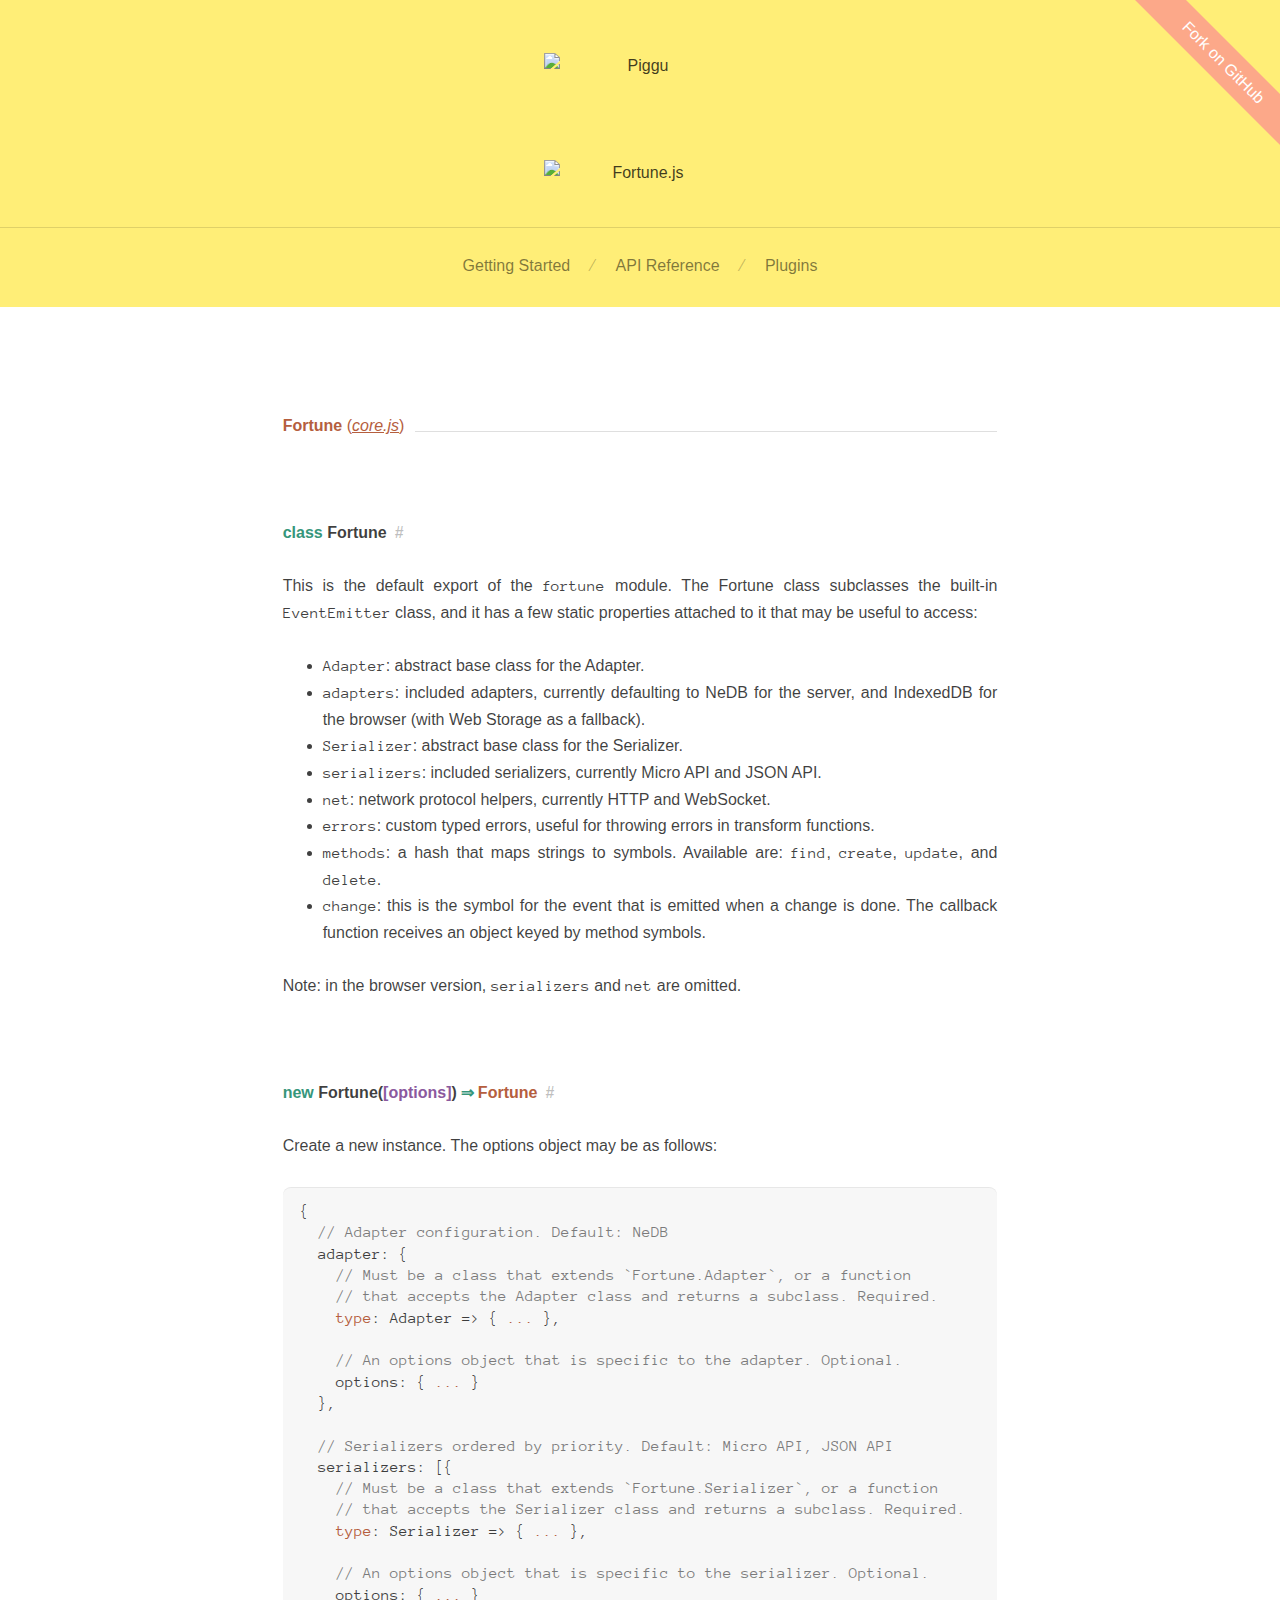
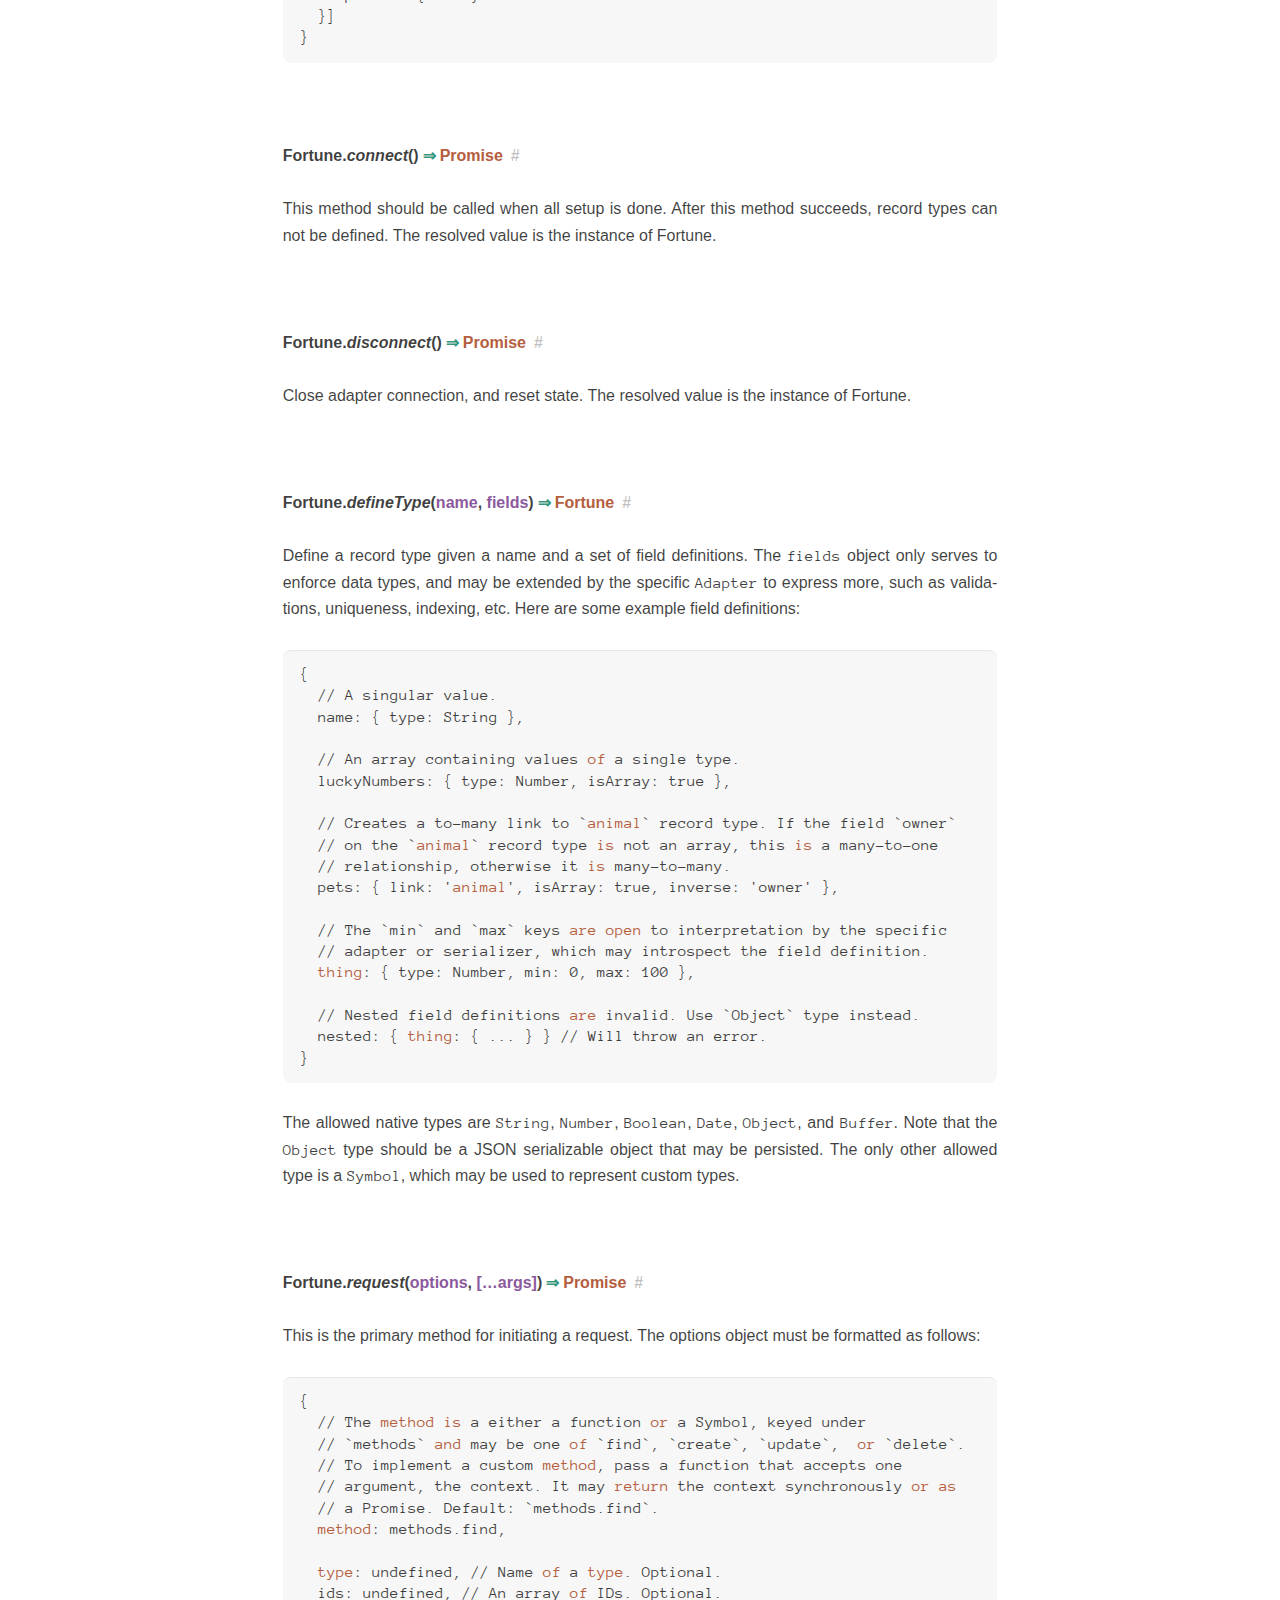
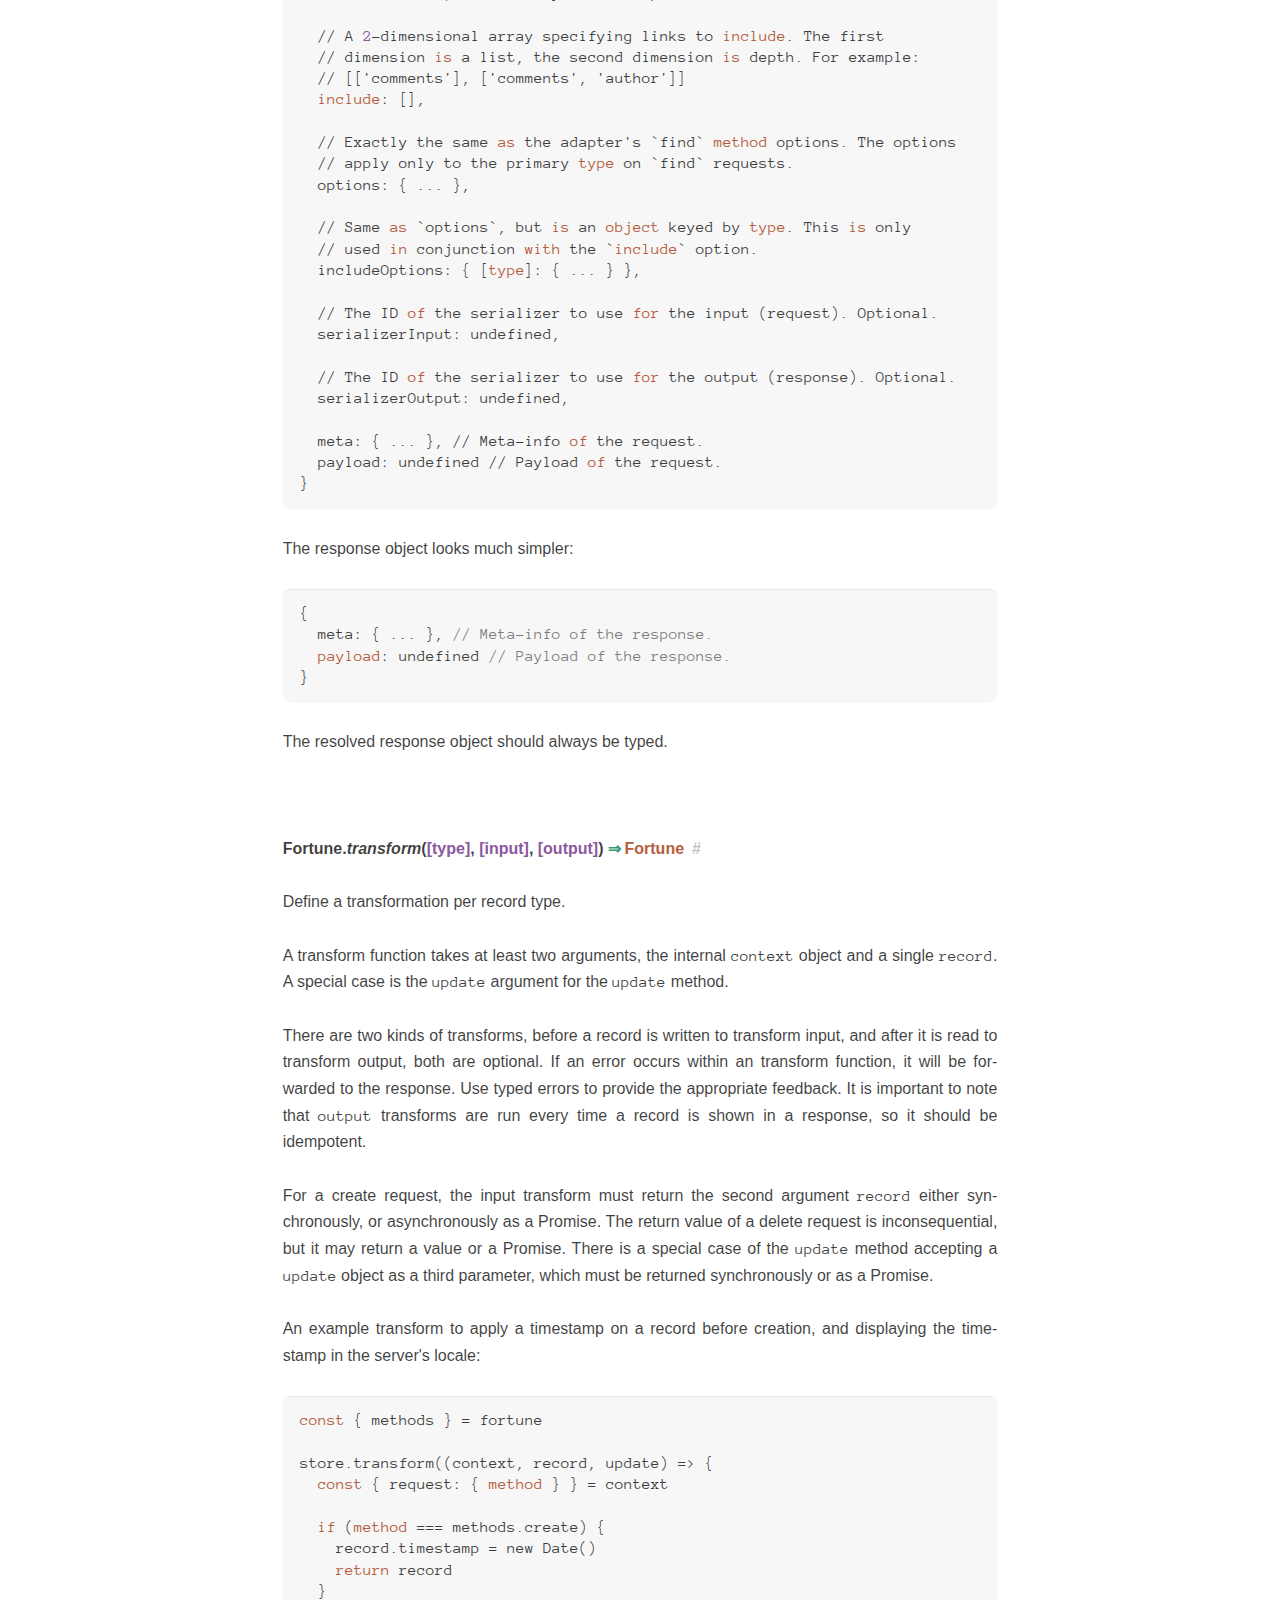
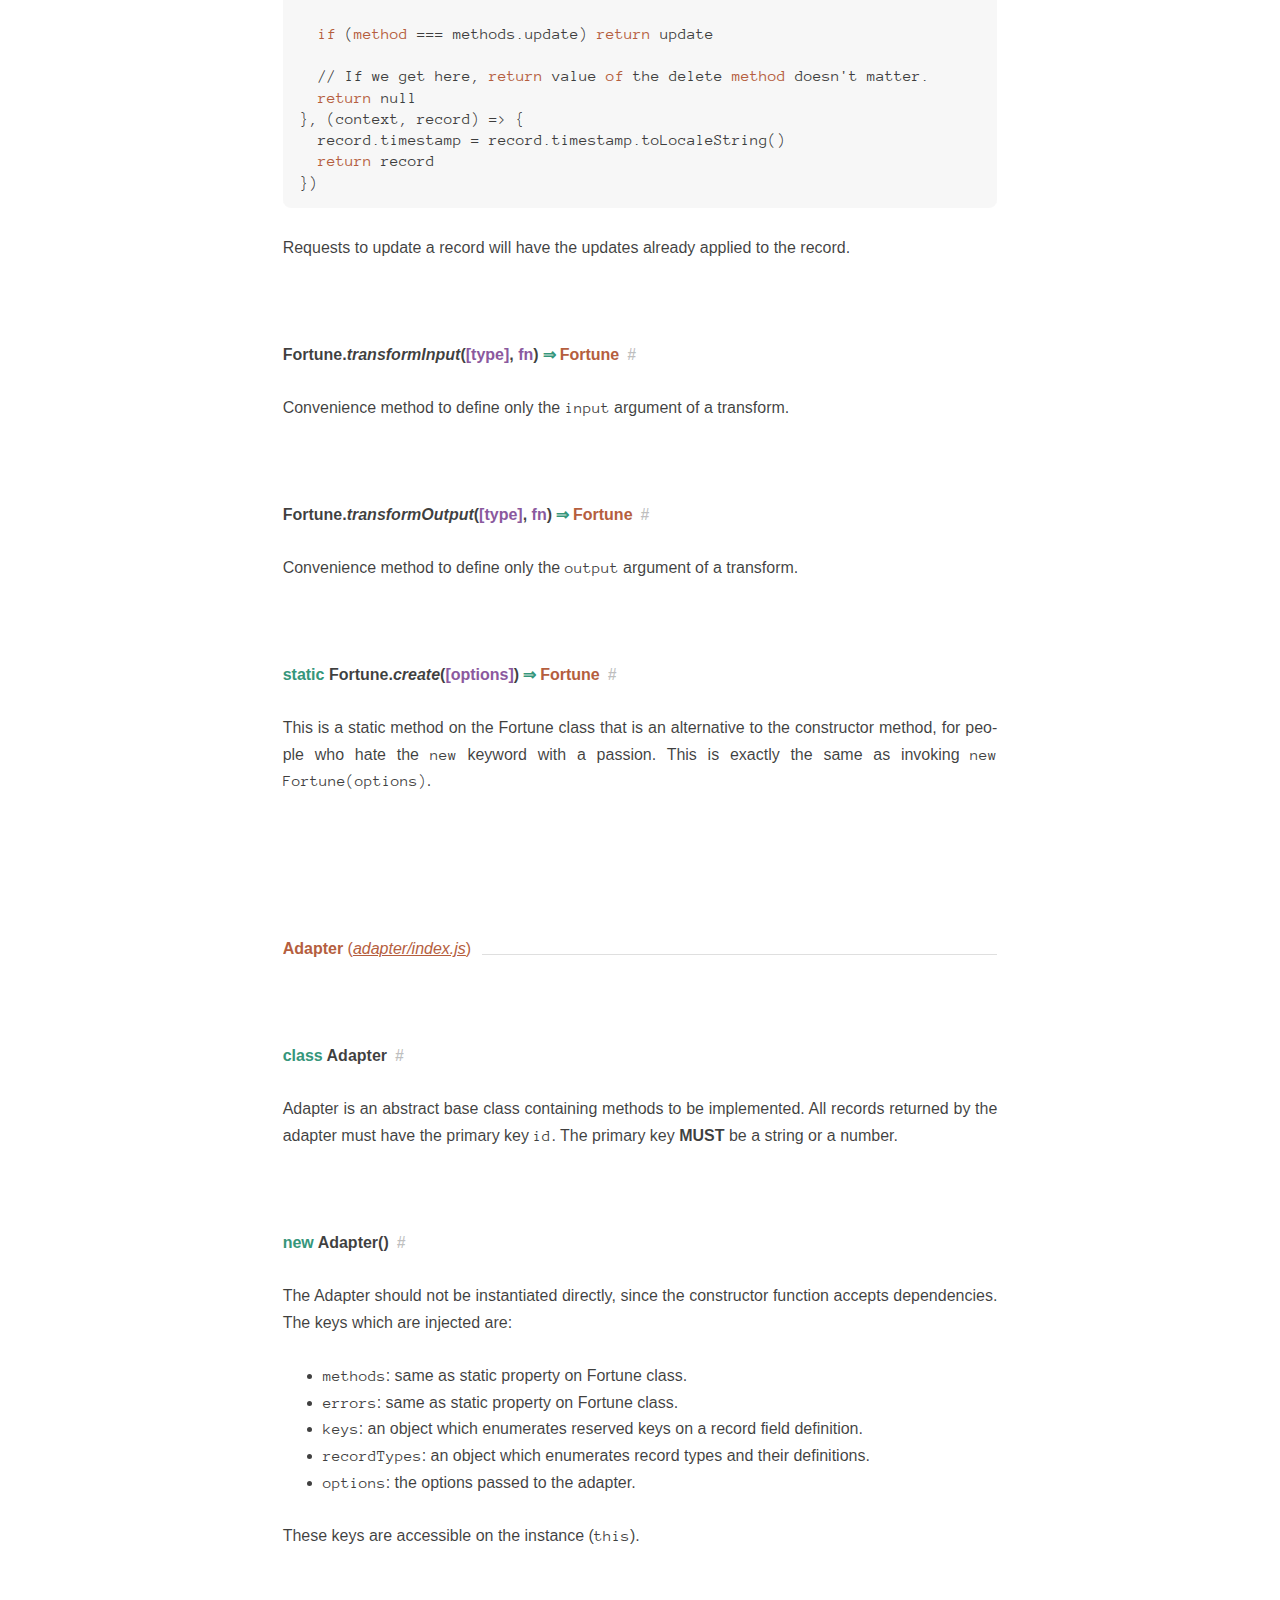
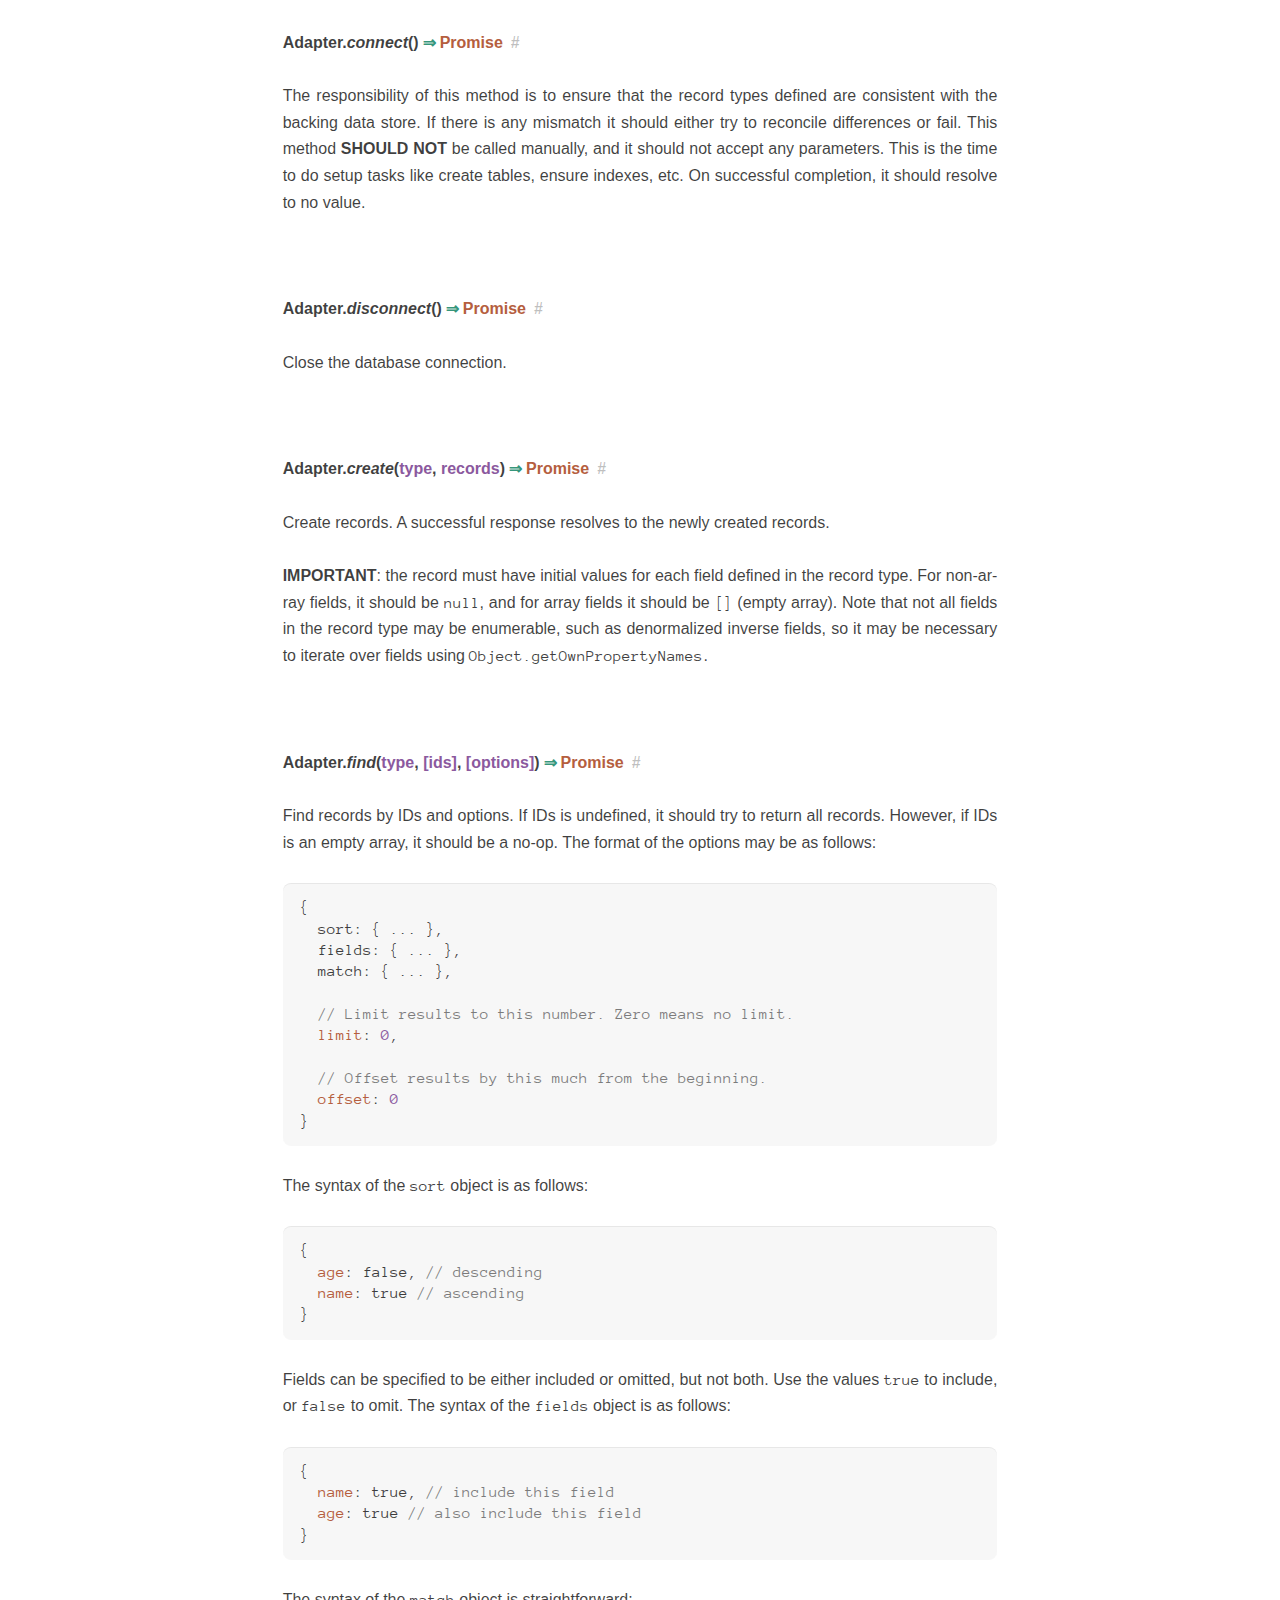
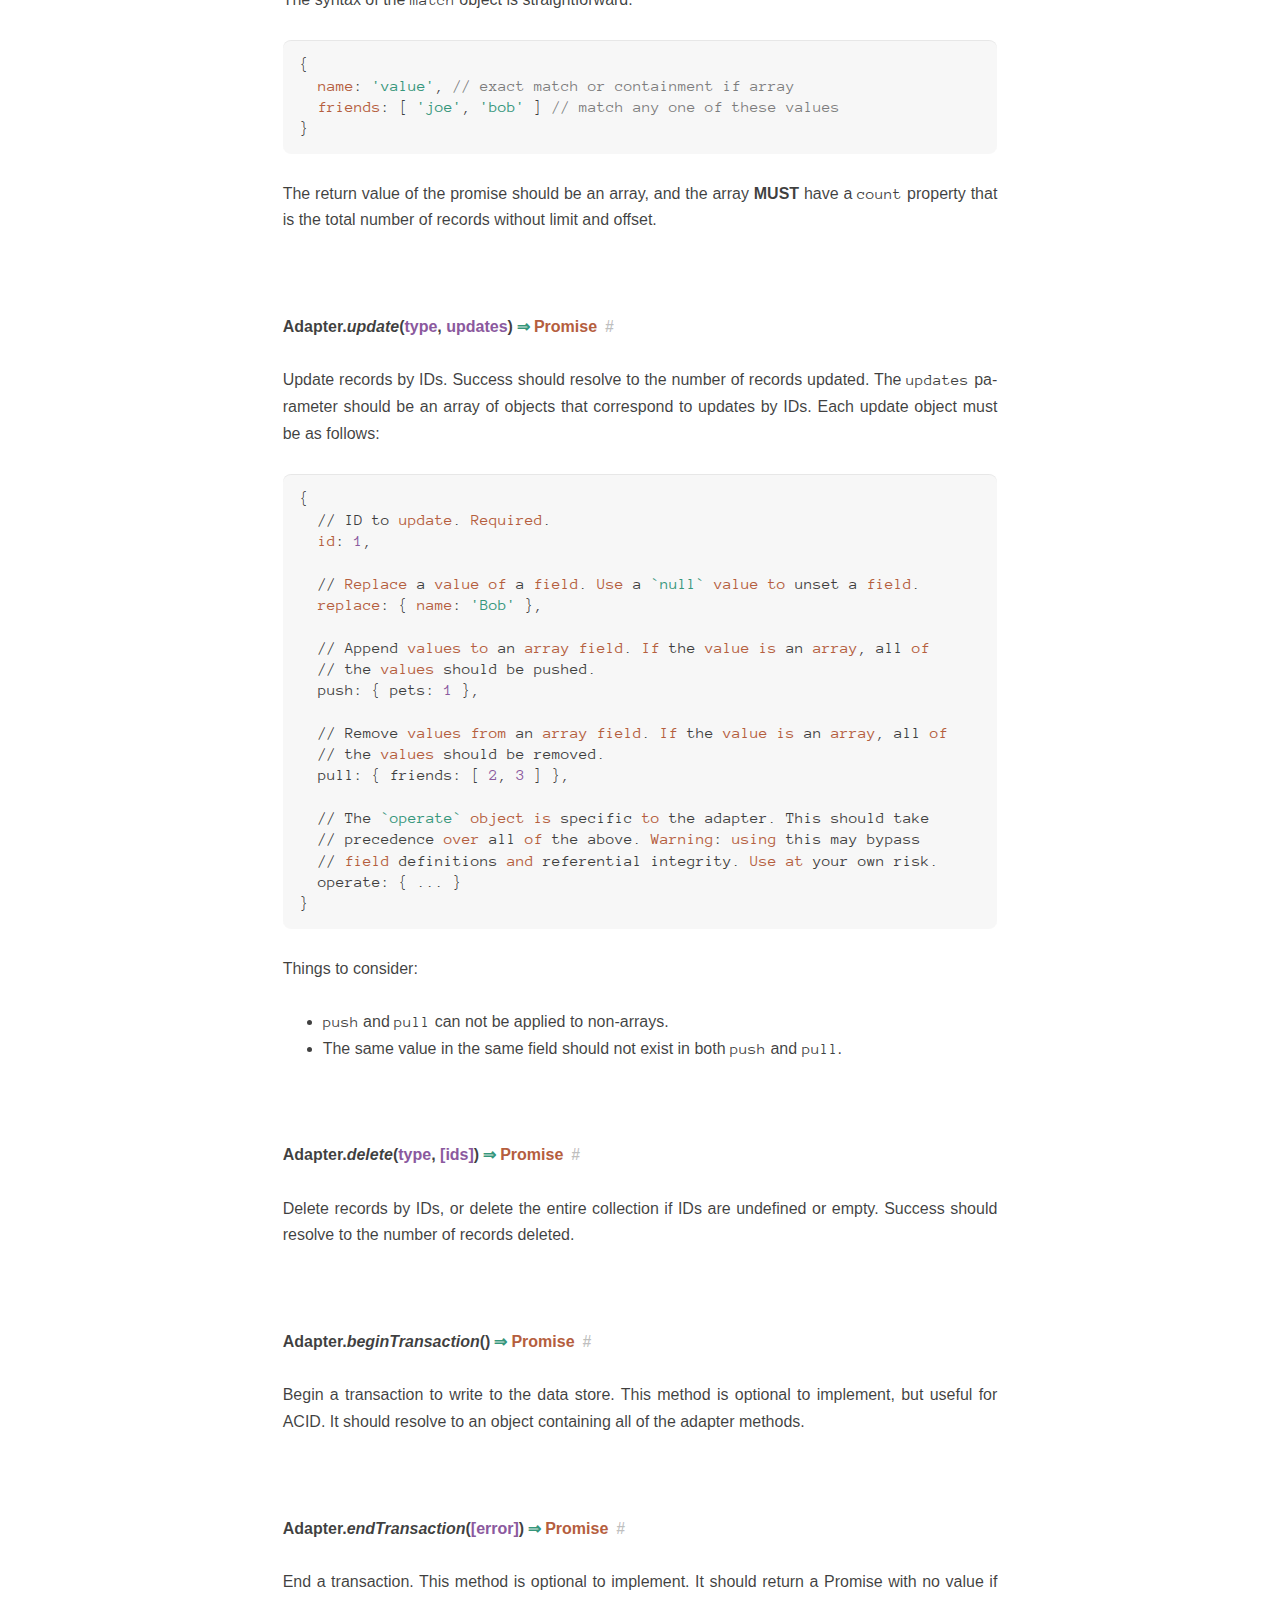
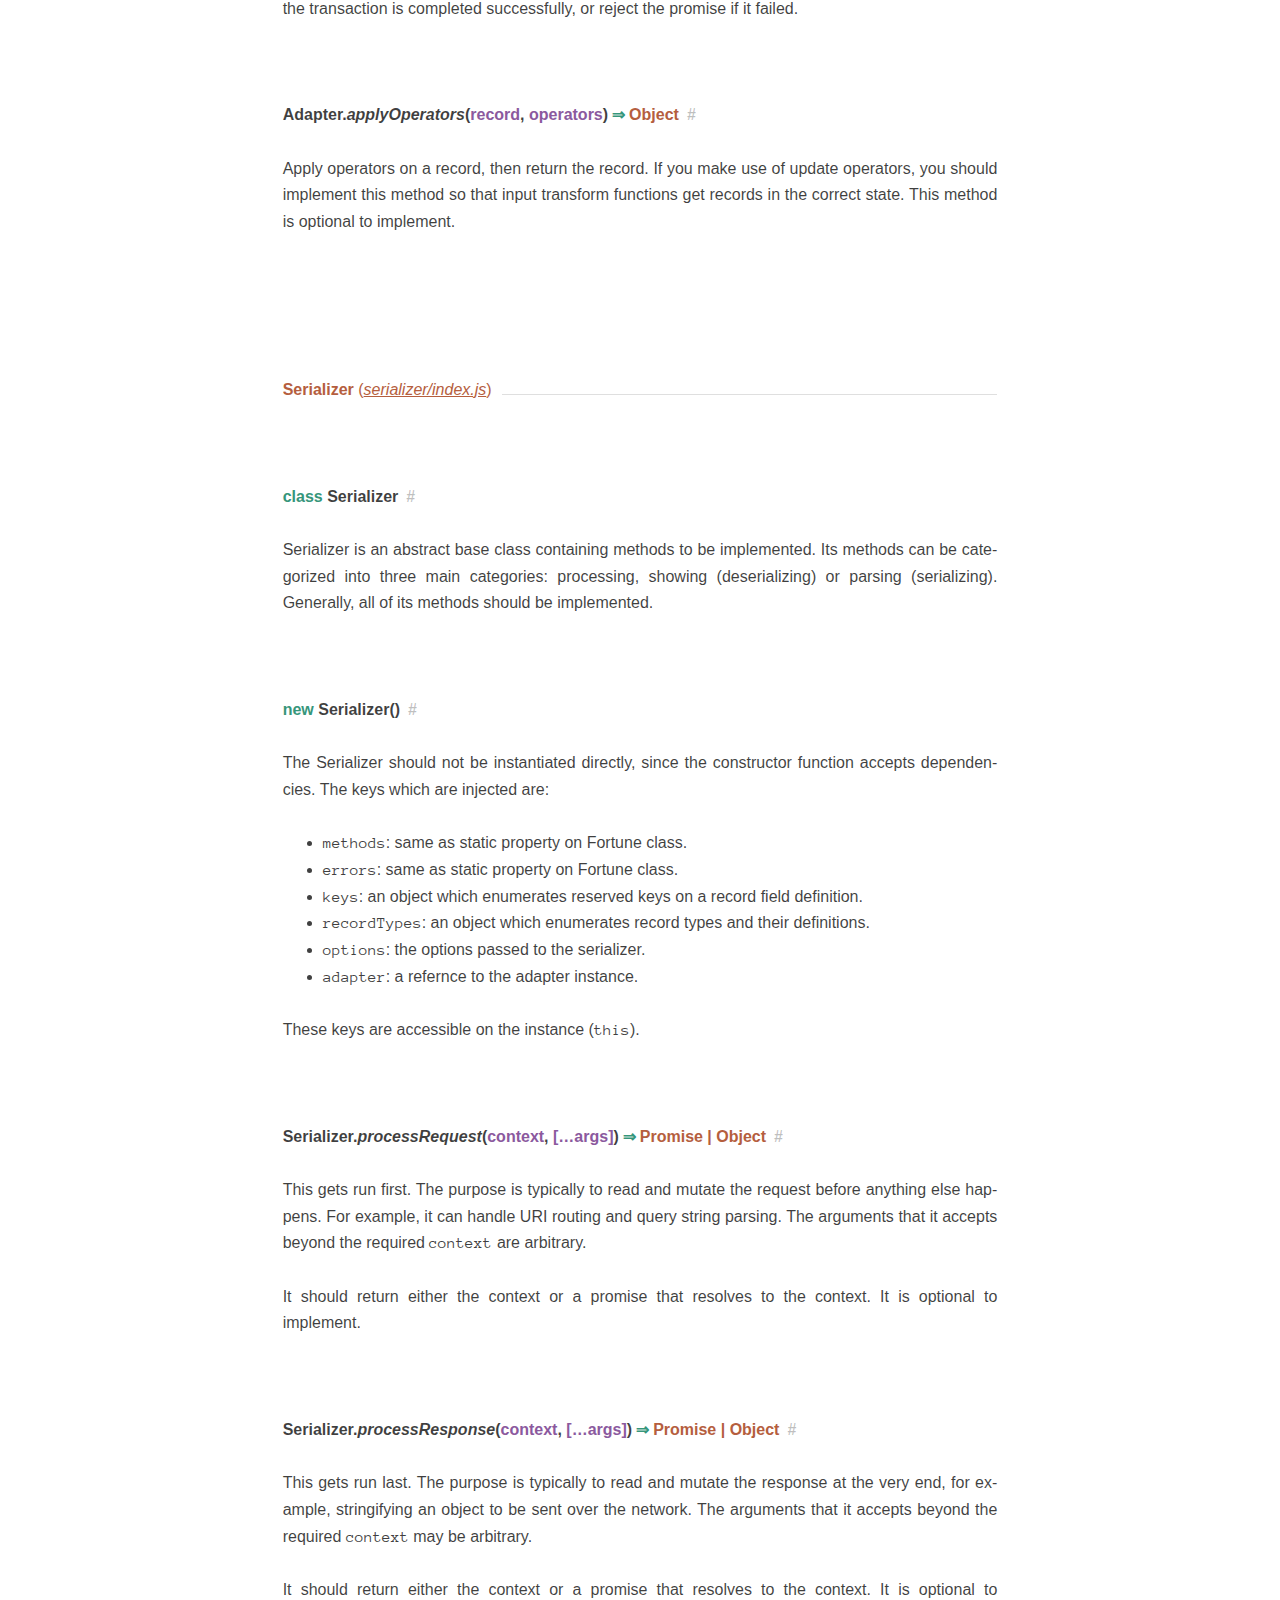
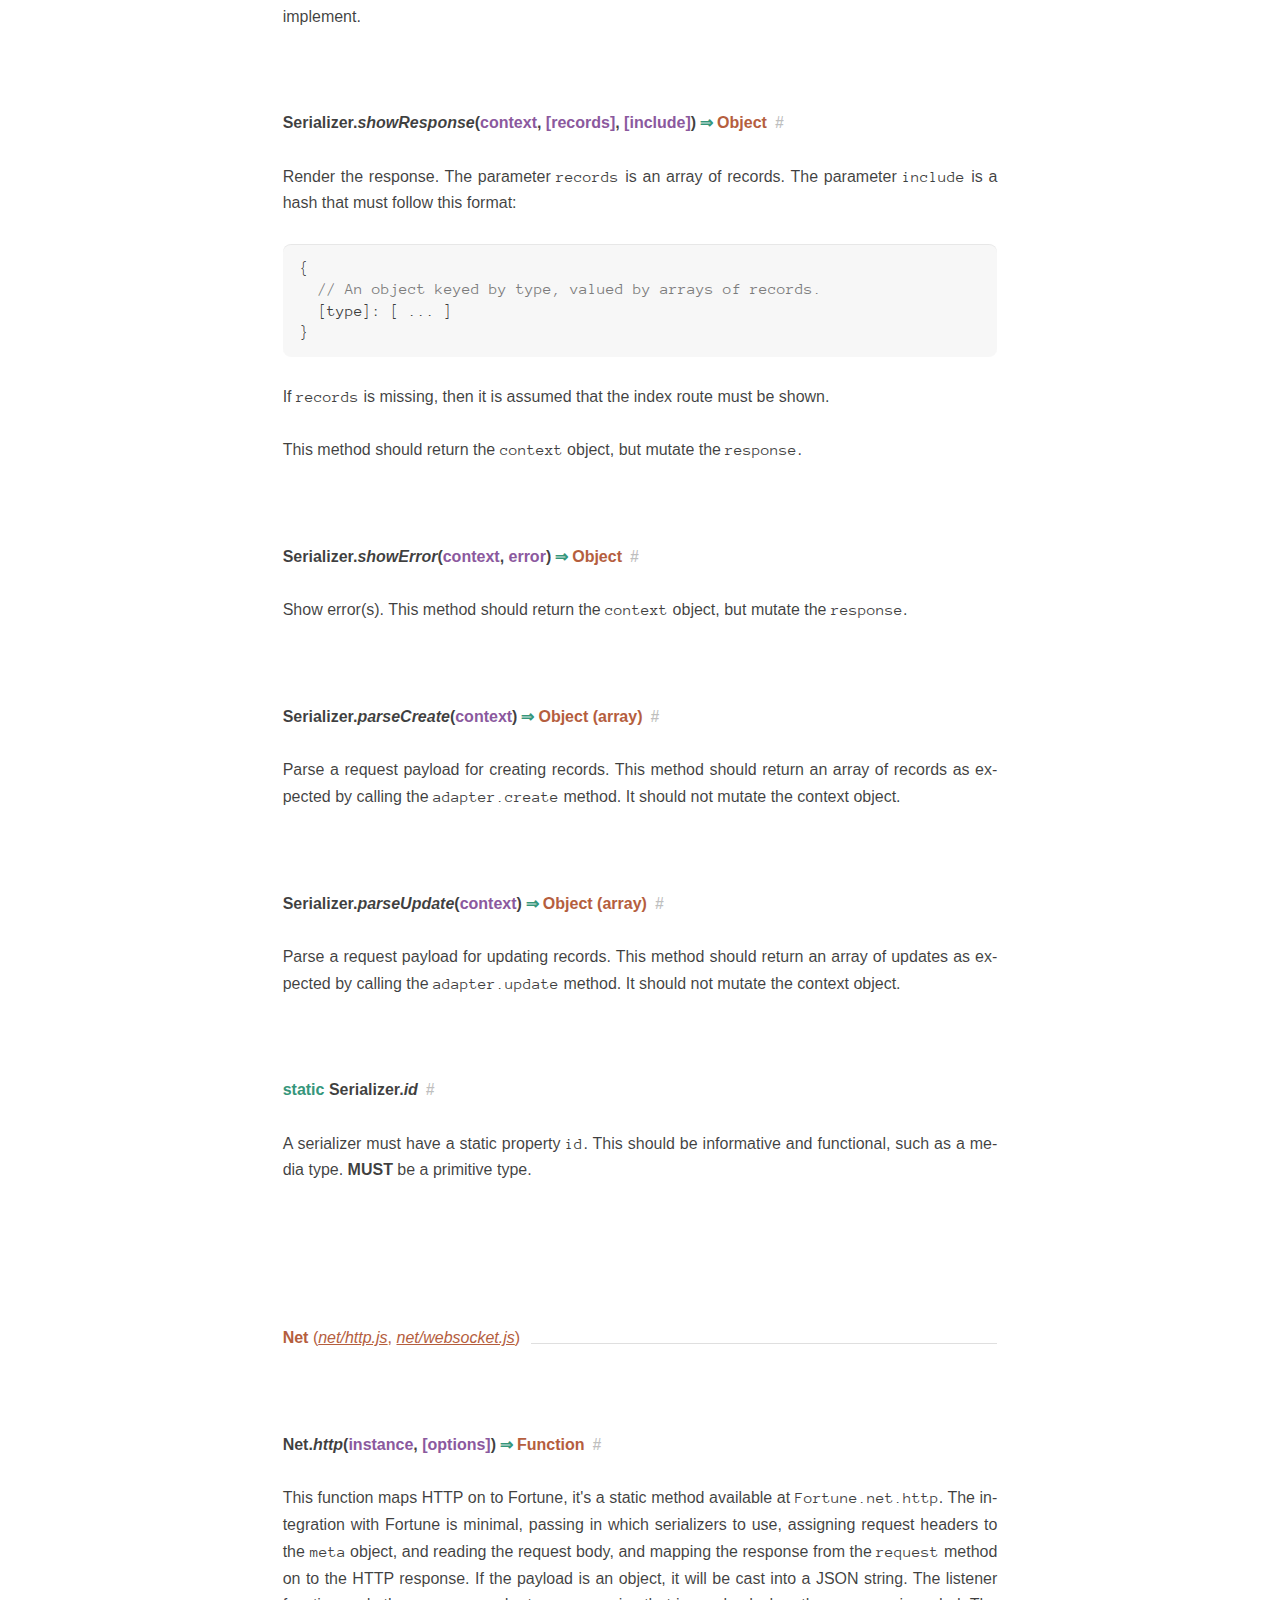
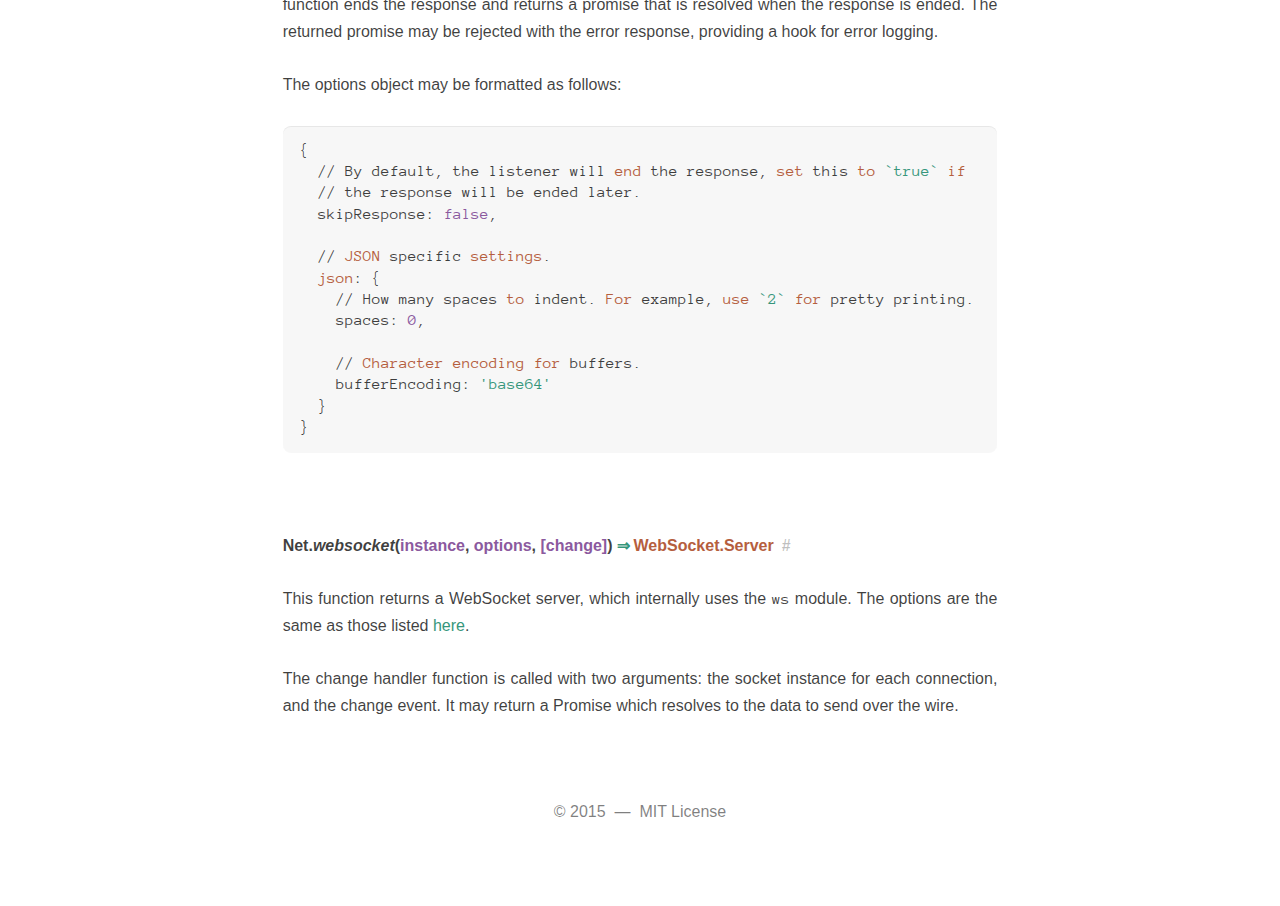
==== commit 312899d7: "Update website from deploy script." ====
--- a/api/index.html
+++ b/api/index.html
@@ -3,9 +3,9 @@
 This page is automatically generated. See:
 https://github.com/fortunejs/fortune/tree/master/website
 
---><html lang="en"><head><title>API Reference</title><meta name="viewport" content="width=device-width,initial-scale=1"><meta charset="utf-8"><link rel="icon" href="../assets/piggu.png"><link rel="stylesheet" href="../assets/style.css"></head><body><main><nav><a href="../"><img src="../assets/piggu.svg" alt="Piggu" class="logo"></a><!--
-        --><a href="../"><img src="../assets/fortune_type.svg" alt="Fortune.js" class="type"></a><ul class="docs"><li><a href="../getting-started/">Getting Started<span>⚙</span></a></li><li><a href="../plugins/">Plugins<span>⚒</span></a></li><li><a href="../changelog/">Changelog<span>⚐</span></a></li><li><a href="../contributing/">Contributing<span>✤</span></a></li><li><a href="../caveats/">Caveats<span>⚖</span></a></li><li><a href="../api/">API Reference<span>⏣</span></a></li></ul><h4>Fortune</h4><ul class="api"><li><a href="../api/#fortune">Fortune</a></li><li><a href="../api/#fortune-constructor">constructor</a></li><li><a href="../api/#fortune-connect">connect</a></li><li><a href="../api/#fortune-disconnect">disconnect</a></li><li><a href="../api/#fortune-definetype">defineType</a></li><li><a href="../api/#fortune-request">request</a></li><li><a href="../api/#fortune-transform">transform</a></li><li><a href="../api/#fortune-transforminput">transformInput</a></li><li><a href="../api/#fortune-transformoutput">transformOutput</a></li><li><a href="../api/#fortune-create">create</a></li></ul><h4>Adapter</h4><ul class="api"><li><a href="../api/#adapter">Adapter</a></li><li><a href="../api/#adapter-constructor">constructor</a></li><li><a href="../api/#adapter-connect">connect</a></li><li><a href="../api/#adapter-disconnect">disconnect</a></li><li><a href="../api/#adapter-create">create</a></li><li><a href="../api/#adapter-find">find</a></li><li><a href="../api/#adapter-update">update</a></li><li><a href="../api/#adapter-delete">delete</a></li><li><a href="../api/#adapter-begintransaction">beginTransaction</a></li><li><a href="../api/#adapter-endtransaction">endTransaction</a></li><li><a href="../api/#adapter-applyoperators">applyOperators</a></li></ul><h4>Serializer</h4><ul class="api"><li><a href="../api/#serializer">Serializer</a></li><li><a href="../api/#serializer-constructor">constructor</a></li><li><a href="../api/#serializer-processrequest">processRequest</a></li><li><a href="../api/#serializer-processresponse">processResponse</a></li><li><a href="../api/#serializer-showresponse">showResponse</a></li><li><a href="../api/#serializer-showerror">showError</a></li><li><a href="../api/#serializer-parsecreate">parseCreate</a></li><li><a href="../api/#serializer-parseupdate">parseUpdate</a></li><li class="property"><a href="../api/#serializer-id">id</a></li></ul><h4>Net</h4><ul class="api"><li><a href="../api/#net-http">http</a></li><li><a href="../api/#net-websocket">websocket</a></li></ul></nav><section><header><a href="https://www.npmjs.com/package/fortune">npm</a><!--
-          --><a href="https://github.com/fortunejs/fortune">GitHub</a></header><article><div class="api"><h6>Fortune <span>(<a href="https://github.com/fortunejs/fortune/blob/master/lib/core.js"><em>core.js</em></a>)</span></h6><h2 id="fortune"><span class="class">class</span> Fortune<!--
+--><html lang="en"><head><title>API Reference</title><meta name="viewport" content="width=device-width,initial-scale=1"><meta charset="utf-8"><link rel="icon" href="../assets/piggu.png"><link rel="stylesheet" href="../assets/index.css"></head><body><header><a href="https://github.com/fortunejs/fortune" id="corner">Fork on GitHub</a> <a href="../"><img src="../assets/piggu.svg" alt="Piggu" class="emblem"></a> <a href="../"><img src="../assets/fortune_type.svg" alt="Fortune.js" class="logo-type"></a><nav><a href="../getting-started/">Getting Started</a><!--
+        --><a href="../api/">API Reference</a><!--
+        --><a href="../plugins/">Plugins</a></nav></header><article><div class="api"><h6>Fortune <span>(<a href="https://github.com/fortunejs/fortune/blob/master/lib/core.js"><em>core.js</em></a>)</span></h6><h2 id="fortune"><span class="class">class</span> Fortune<!--
         --><!--
         --><!--
       --><a href="#fortune" class="anchor">#</a></h2><p>This is the default export of the <code>fortune</code> module. The Fortune class subclasses the built-in <code>EventEmitter</code> class, and it has a few static properties attached to it that may be useful to access:</p><ul><li><code>Adapter</code>: abstract base class for the Adapter.</li><li><code>adapters</code>: included adapters, currently defaulting to NeDB for the server, and IndexedDB for the browser (with Web Storage as a fallback).</li><li><code>Serializer</code>: abstract base class for the Serializer.</li><li><code>serializers</code>: included serializers, currently Micro API and JSON API.</li><li><code>net</code>: network protocol helpers, currently HTTP and WebSocket.</li><li><code>errors</code>: custom typed errors, useful for throwing errors in transform functions.</li><li><code>methods</code>: a hash that maps strings to symbols. Available are: <code>find</code>, <code>create</code>, <code>update</code>, and <code>delete</code>.</li><li><code>change</code>: this is the symbol for the event that is emitted when a change is done. The callback function receives an object keyed by method symbols.</li></ul><p>Note: in the browser version, <code>serializers</code> and <code>net</code> are omitted.</p><h2 id="fortune-constructor"><span class="class">new</span> Fortune<!--
@@ -21,7 +21,7 @@
   adapter: {
     <span class="hljs-comment">// Must be a class that extends `Fortune.Adapter`, or a function</span>
     <span class="hljs-comment">// that accepts the Adapter class and returns a subclass. Required.</span>
-    <span class="hljs-keyword">type</span>: Adapter <span class="hljs-subst">=&gt;</span> { <span class="hljs-attribute">...</span> },
+    <span class="hljs-keyword">type</span>: Adapter =&gt; { <span class="hljs-attribute">...</span> },
 
     <span class="hljs-comment">// An options object that is specific to the adapter. Optional.</span>
     options: { <span class="hljs-attribute">...</span> }
@@ -31,7 +31,7 @@
   serializers: <span class="hljs-preprocessor">[</span>{
     <span class="hljs-comment">// Must be a class that extends `Fortune.Serializer`, or a function</span>
     <span class="hljs-comment">// that accepts the Serializer class and returns a subclass. Required.</span>
-    <span class="hljs-keyword">type</span>: Serializer <span class="hljs-subst">=&gt;</span> { <span class="hljs-attribute">...</span> },
+    <span class="hljs-keyword">type</span>: Serializer =&gt; { <span class="hljs-attribute">...</span> },
 
     <span class="hljs-comment">// An options object that is specific to the serializer. Optional.</span>
     options: { <span class="hljs-attribute">...</span> }
@@ -133,10 +133,21 @@
         --><span class="arrow">⇒</span><!--
         --><span class="return">Fortune</span><!--
         --><!--
-      --><a href="#fortune-transform" class="anchor">#</a></h2><p>Define a transformation per record type.</p><p>A transform function takes at least two arguments, the internal <code>context</code> object and a single <code>record</code>.</p><p>There are two kinds of transforms, before a record is written to transform input, and after it is read to transform output, either is optional. If an error occurs within an transform function, it will be forwarded to the response. Use typed errors to provide the appropriate feedback. It is important to note that <code>output</code> transforms are run every time a record is shown in a response, so it should be idempotent.</p><p>For a create request, the input transform must return the second argument <code>record</code> either synchronously, or asynchronously as a Promise. The return value of an update or delete request is inconsequential, but it may return a value or a Promise.</p><p>An example transform to apply a timestamp on a record before creation, and displaying the timestamp in the server&#39;s locale:</p><pre><code class="lang-js">app.transform(<span class="hljs-function"><span class="hljs-params">(context, record)</span> =&gt;</span> {
-  record.timestamp = <span class="hljs-keyword">new</span> Date()
-  <span class="hljs-keyword">return</span> record
-}, <span class="hljs-function"><span class="hljs-params">(context, record)</span> =&gt;</span> {
+      --><a href="#fortune-transform" class="anchor">#</a></h2><p>Define a transformation per record type.</p><p>A transform function takes at least two arguments, the internal <code>context</code> object and a single <code>record</code>. A special case is the <code>update</code> argument for the <code>update</code> method.</p><p>There are two kinds of transforms, before a record is written to transform input, and after it is read to transform output, both are optional. If an error occurs within an transform function, it will be forwarded to the response. Use typed errors to provide the appropriate feedback. It is important to note that <code>output</code> transforms are run every time a record is shown in a response, so it should be idempotent.</p><p>For a create request, the input transform must return the second argument <code>record</code> either synchronously, or asynchronously as a Promise. The return value of a delete request is inconsequential, but it may return a value or a Promise. There is a special case of the <code>update</code> method accepting a <code>update</code> object as a third parameter, which must be returned synchronously or as a Promise.</p><p>An example transform to apply a timestamp on a record before creation, and displaying the timestamp in the server&#39;s locale:</p><pre><code class="lang-js"><span class="hljs-keyword">const</span> { methods } = fortune
+
+store.transform((context, record, update) =&gt; {
+  <span class="hljs-keyword">const</span> { request: { <span class="hljs-keyword">method</span> } } = context
+
+  <span class="hljs-keyword">if</span> (<span class="hljs-keyword">method</span> === methods.create) {
+    record.timestamp = new <span class="hljs-type">Date</span>()
+    <span class="hljs-keyword">return</span> record
+  }
+
+  <span class="hljs-keyword">if</span> (<span class="hljs-keyword">method</span> === methods.update) <span class="hljs-keyword">return</span> update
+
+  // <span class="hljs-type">If</span> we get here, <span class="hljs-keyword">return</span> value <span class="hljs-keyword">of</span> the delete <span class="hljs-keyword">method</span> doesn't matter.
+  <span class="hljs-keyword">return</span> null
+}, (context, record) =&gt; {
   record.timestamp = record.timestamp.toLocaleString()
   <span class="hljs-keyword">return</span> record
 })
@@ -236,22 +247,22 @@
         --><span class="return">Promise</span><!--
         --><!--
       --><a href="#adapter-update" class="anchor">#</a></h2><p>Update records by IDs. Success should resolve to the number of records updated. The <code>updates</code> parameter should be an array of objects that correspond to updates by IDs. Each update object must be as follows:</p><pre><code class="lang-js">{
-  // ID to <span class="hljs-operator"><span class="hljs-keyword">update</span>. Required.
-  id: <span class="hljs-number">1</span>,
+  // ID to <span class="hljs-operator"><span class="hljs-keyword">update</span>. <span class="hljs-keyword">Required</span>.
+  <span class="hljs-keyword">id</span>: <span class="hljs-number">1</span>,
 
   // <span class="hljs-keyword">Replace</span> a <span class="hljs-keyword">value</span> <span class="hljs-keyword">of</span> a <span class="hljs-keyword">field</span>. <span class="hljs-keyword">Use</span> a <span class="hljs-string">`null`</span> <span class="hljs-keyword">value</span> <span class="hljs-keyword">to</span> unset a <span class="hljs-keyword">field</span>.
-  <span class="hljs-keyword">replace</span>: { name: <span class="hljs-string">'Bob'</span> },
-
-  // Append <span class="hljs-keyword">values</span> <span class="hljs-keyword">to</span> an <span class="hljs-built_in">array</span> <span class="hljs-keyword">field</span>. <span class="hljs-keyword">If</span> the <span class="hljs-keyword">value</span> <span class="hljs-keyword">is</span> an <span class="hljs-built_in">array</span>, <span class="hljs-keyword">all</span> <span class="hljs-keyword">of</span>
+  <span class="hljs-keyword">replace</span>: { <span class="hljs-keyword">name</span>: <span class="hljs-string">'Bob'</span> },
+
+  // Append <span class="hljs-keyword">values</span> <span class="hljs-keyword">to</span> an <span class="hljs-built_in">array</span> <span class="hljs-keyword">field</span>. <span class="hljs-keyword">If</span> the <span class="hljs-keyword">value</span> <span class="hljs-keyword">is</span> an <span class="hljs-built_in">array</span>, all <span class="hljs-keyword">of</span>
   // the <span class="hljs-keyword">values</span> should be pushed.
   push: { pets: <span class="hljs-number">1</span> },
 
-  // Remove <span class="hljs-keyword">values</span> <span class="hljs-keyword">from</span> an <span class="hljs-built_in">array</span> <span class="hljs-keyword">field</span>. <span class="hljs-keyword">If</span> the <span class="hljs-keyword">value</span> <span class="hljs-keyword">is</span> an <span class="hljs-built_in">array</span>, <span class="hljs-keyword">all</span> <span class="hljs-keyword">of</span>
+  // Remove <span class="hljs-keyword">values</span> <span class="hljs-keyword">from</span> an <span class="hljs-built_in">array</span> <span class="hljs-keyword">field</span>. <span class="hljs-keyword">If</span> the <span class="hljs-keyword">value</span> <span class="hljs-keyword">is</span> an <span class="hljs-built_in">array</span>, all <span class="hljs-keyword">of</span>
   // the <span class="hljs-keyword">values</span> should be removed.
   pull: { friends: [ <span class="hljs-number">2</span>, <span class="hljs-number">3</span> ] },
 
-  // The <span class="hljs-string">`operate`</span> object <span class="hljs-keyword">is</span> specific <span class="hljs-keyword">to</span> the adapter. This should take
-  // precedence over <span class="hljs-keyword">all</span> <span class="hljs-keyword">of</span> the above. Warning: <span class="hljs-keyword">using</span> this may bypass
+  // The <span class="hljs-string">`operate`</span> <span class="hljs-keyword">object</span> <span class="hljs-keyword">is</span> specific <span class="hljs-keyword">to</span> the adapter. This should take
+  // precedence <span class="hljs-keyword">over</span> all <span class="hljs-keyword">of</span> the above. <span class="hljs-keyword">Warning</span>: <span class="hljs-keyword">using</span> this may bypass
   // <span class="hljs-keyword">field</span> definitions <span class="hljs-keyword">and</span> referential integrity. <span class="hljs-keyword">Use</span> <span class="hljs-keyword">at</span> your own risk.
   operate: { ... }
 }</span>
@@ -359,19 +370,19 @@
         --><span class="return">Function</span><!--
         --><!--
       --><a href="#net-http" class="anchor">#</a></h2><p>This function maps HTTP on to Fortune, it&#39;s a static method available at <code>Fortune.net.http</code>. The integration with Fortune is minimal, passing in which serializers to use, assigning request headers to the <code>meta</code> object, and reading the request body, and mapping the response from the <code>request</code> method on to the HTTP response. If the payload is an object, it will be cast into a JSON string. The listener function ends the response and returns a promise that is resolved when the response is ended. The returned promise may be rejected with the error response, providing a hook for error logging.</p><p>The options object may be formatted as follows:</p><pre><code class="lang-js">{
-  <span class="hljs-comment">// By default, the listener will end the response, set this to `true` if</span>
-  <span class="hljs-comment">// the response will be ended later.</span>
-  <span class="hljs-tag">skipResponse</span>: <span class="hljs-tag">false</span>,
-
-  <span class="hljs-comment">// JSON specific settings.</span>
-  <span class="hljs-tag">json</span>: {
-    <span class="hljs-comment">// How many spaces to indent. For example, use `2` for pretty printing.</span>
-    <span class="hljs-attribute">spaces</span>: <span class="hljs-number">0</span>,
-
-    <span class="hljs-comment">// Character encoding for buffers.</span>
-    <span class="hljs-attribute">bufferEncoding</span>: <span class="hljs-string">'base64'</span>
+  // By default, the listener will <span class="hljs-operator"><span class="hljs-keyword">end</span> the response, <span class="hljs-keyword">set</span> this <span class="hljs-keyword">to</span> <span class="hljs-string">`true`</span> <span class="hljs-keyword">if</span>
+  // the response will be ended later.
+  skipResponse: <span class="hljs-literal">false</span>,
+
+  // <span class="hljs-keyword">JSON</span> specific <span class="hljs-keyword">settings</span>.
+  <span class="hljs-keyword">json</span>: {
+    // How many spaces <span class="hljs-keyword">to</span> indent. <span class="hljs-keyword">For</span> example, <span class="hljs-keyword">use</span> <span class="hljs-string">`2`</span> <span class="hljs-keyword">for</span> pretty printing.
+    spaces: <span class="hljs-number">0</span>,
+
+    // <span class="hljs-built_in">Character</span> <span class="hljs-keyword">encoding</span> <span class="hljs-keyword">for</span> buffers.
+    bufferEncoding: <span class="hljs-string">'base64'</span>
   }
-}
+}</span>
 </code></pre><h2 id="net-websocket">Net.<span class="key">websocket</span><!--
         --><!--
           -->(<span class="parameter" title="Fortune">instance</span>, <span class="parameter" title="Object">options</span>, <span class="parameter" title="Function">[change]</span>)<!--
@@ -380,4 +391,4 @@
         --><span class="arrow">⇒</span><!--
         --><span class="return">WebSocket.Server</span><!--
         --><!--
-      --><a href="#net-websocket" class="anchor">#</a></h2><p>This function returns a WebSocket server, which internally uses the <code>ws</code> module. The options are the same as those listed <a href="https://einaros.github.io/ws/">here</a>.</p><p>The change handler function is called with two arguments: the socket instance for each connection, and the change event. It may return a Promise which resolves to the data to send over the wire.</p><hr></div></article><footer><p>&copy; 2015 &nbsp;&mdash;&nbsp; <a href="https://raw.githubusercontent.com/fortunejs/fortune/master/LICENSE">MIT License</a></p></footer></section></main></body></html>+      --><a href="#net-websocket" class="anchor">#</a></h2><p>This function returns a WebSocket server, which internally uses the <code>ws</code> module. The options are the same as those listed <a href="https://einaros.github.io/ws/">here</a>.</p><p>The change handler function is called with two arguments: the socket instance for each connection, and the change event. It may return a Promise which resolves to the data to send over the wire.</p><hr></div></article><footer><p>&copy; 2015 &nbsp;&mdash;&nbsp; <a href="https://raw.githubusercontent.com/fortunejs/fortune/master/LICENSE">MIT License</a></p></footer></body></html>--- a/assets/index.css
+++ b/assets/index.css
@@ -0,0 +1,2 @@
+html{box-sizing:border-box}*,:after,:before{box-sizing:inherit}
+/*! normalize.css v3.0.3 | MIT License | github.com/necolas/normalize.css */html{font-family:sans-serif;-ms-text-size-adjust:100%;-webkit-text-size-adjust:100%}body{margin:0}article,aside,details,figcaption,figure,footer,header,hgroup,main,menu,nav,section,summary{display:block}audio,canvas,progress,video{display:inline-block;vertical-align:baseline}audio:not([controls]){display:none;height:0}[hidden],template{display:none}a{background-color:transparent}a:active,a:hover{outline:0}abbr[title]{border-bottom:1px dotted}b,strong{font-weight:700}dfn{font-style:italic}h1{font-size:2em;margin:.67em 0}mark{background:#ff0;color:#000}small{font-size:80%}sub,sup{font-size:75%;line-height:0;position:relative;vertical-align:baseline}sup{top:-.5em}sub{bottom:-.25em}img{border:0}svg:not(:root){overflow:hidden}figure{margin:1em 40px}hr{box-sizing:content-box;height:0}pre{overflow:auto}code,kbd,pre,samp{font-family:monospace;font-size:1em}button,input,optgroup,select,textarea{color:inherit;font:inherit;margin:0}button{overflow:visible}button,select{text-transform:none}button,html input[type=button],input[type=reset],input[type=submit]{-webkit-appearance:button;cursor:pointer}button[disabled],html input[disabled]{cursor:default}button::-moz-focus-inner,input::-moz-focus-inner{border:0;padding:0}input{line-height:normal}input[type=checkbox],input[type=radio]{box-sizing:border-box;padding:0}input[type=number]::-webkit-inner-spin-button,input[type=number]::-webkit-outer-spin-button{height:auto}input[type=search]{-webkit-appearance:textfield;box-sizing:content-box}input[type=search]::-webkit-search-cancel-button,input[type=search]::-webkit-search-decoration{-webkit-appearance:none}fieldset{border:1px solid silver;margin:0 2px;padding:.35em .625em .75em}legend{border:0;padding:0}textarea{overflow:auto}optgroup{font-weight:700}table{border-collapse:collapse;border-spacing:0}td,th{padding:0}@font-face{font-family:Muli;font-style:normal;font-weight:400;src:url(Muli.woff) format('woff')}@font-face{font-family:Muli;font-style:italic;font-weight:400;src:url(Muli-Italic.woff) format('woff')}@font-face{font-family:Muli;font-style:normal;font-weight:700;src:url(Muli-Bold.woff) format('woff')}@font-face{font-family:Muli;font-style:italic;font-weight:700;src:url(Muli-BoldItalic.woff) format('woff')}@font-face{font-family:Anonymous Pro;font-style:normal;font-weight:400;src:url(AnonymousPro.woff) format('woff')}.hljs-attribute,.hljs-built_in,.hljs-keyword,.hljs-label{color:#b55e3e}.hljs-literal,.hljs-number,.hljs-subst{color:#8b599e}.hljs-string{color:#36967b}.hljs-comment{color:#000;color:rgba(0,0,0,.5)}.api h6{color:#b55e3e;margin-top:-.55556em;padding-top:2.22223em;margin-bottom:.55556em;overflow:hidden}.api h6 em{text-decoration:underline}.api h6 span{position:relative;font-weight:400}.api h6 span:after{background-color:#000;background-color:rgba(0,0,0,.125);position:absolute;top:.83334em;left:calc(100% + 1em * 2/3);width:1000em;height:1px;display:block;content:' '}.api h6 a{text-decoration:none;color:#b55e3e}.api h6 a:after{content:', '}.api h6 a:last-of-type:after{display:none}.api .arrow,.api .class{color:#36967b}.api .arrow{margin:0 .25em}.api .key{font-style:italic}.api .parameter{color:#8b599e}.api .return{color:#b55e3e}.api>hr{height:5.00001em;border:0}.api>hr:last-of-type{display:none}body,html{width:100%;overflow-x:hidden;overflow-y:auto}body{background-color:#fff;font-family:Muli,sans-serif;font-size:1pc;color:#000;color:rgba(0,0,0,.75);line-height:1.66667em}a{color:inherit;text-decoration:inherit}h1,h2,h3,h4,h5,h6{font-size:1em;margin:5.00001em 0 1.66667em}h1 a.anchor,h2 a.anchor,h3 a.anchor,h4 a.anchor,h5 a.anchor,h6 a.anchor{color:#000;color:rgba(0,0,0,.25);margin-left:.5em}ol,p,pre,table,ul{margin:0 0 1.66667em}code,pre{font-family:Anonymous Pro,monospace}pre{padding:.88889em 1.06666em;background-color:#000;background-color:rgba(0,0,0,.03125);border-radius:.5em;box-shadow:inset 0 1px 0 rgba(0,0,0,.0625);line-height:1.33333em}pre.install code:before{content:'$ ';color:#000;color:rgba(0,0,0,.25)}table{border-spacing:0;border-collapse:collapse;position:relative;box-shadow:0 1px 0 rgba(0,0,0,.0625) inset;width:100%}table td,table th{padding:.55556em 1.11111em}table th{-webkit-hyphens:none;-moz-hyphens:none;-ms-hyphens:none;hyphens:none;white-space:nowrap;background-color:#000;background-color:rgba(0,0,0,.03125)}tbody code{background:none;padding:0}tbody tr:nth-of-type(2n){background-color:#000;background-color:rgba(0,0,0,.03125)}section{max-width:48em;margin:0 auto;position:relative}section:after{content:' ';display:block;clear:both}header{background-color:#fe7;text-align:center;padding-top:3.33334em}header>a{width:12em}header .emblem,header>a{display:block;margin:0 auto}header .emblem{height:6.66668em;padding-bottom:1.25em}header .logo-type{display:block;height:1.66667em;margin:0 auto 2.50001em}header nav{position:relative;padding:1.66667em}header nav:before{display:block;content:' ';position:absolute;top:0;left:0;height:1px;width:100%;background-color:#000;background-color:rgba(0,0,0,.125)}header nav a{color:#000;color:rgba(0,0,0,.5)}header nav a:after{content:'⁄';margin-right:1.33333em;padding-left:1.33333em;color:#000;color:rgba(0,0,0,.25)}header nav a:last-of-type:after{display:none}article{max-width:48em;margin:5.00001em auto;padding:0 1.66667em;text-align:justify;-webkit-hyphens:auto;-moz-hyphens:auto;-ms-hyphens:auto;hyphens:auto}article a{color:#36967b}footer{text-align:center;max-width:48em;position:relative;margin:5.00001em auto;color:#000;color:rgba(0,0,0,.5)}footer p{margin:0}#corner{position:absolute;top:-2.22223em;right:-7.07109em;-webkit-transform:rotate(45deg);-ms-transform:rotate(45deg);transform:rotate(45deg);-webkit-transform-origin:0 0;-ms-transform-origin:0 0;transform-origin:0 0;width:15.2em;line-height:2.22223em;text-align:center;display:block;background-color:#fca889;color:#fff}@media screen and (max-width:800px){body{font-size:14px}header{background-color:#fe7;text-align:center;padding-top:2.50001em}header nav{padding:1.25em 1.66667em}header nav a:after{margin-right:.66667em;padding-left:.66667em}article{margin:2.50001em auto}h1,h2,h3,h4,h5,h6{margin-top:4.16668em}footer{margin:4.16668em auto}.api>hr{height:2.50001em}#corner{display:none}}@media screen and (max-width:640px){body{font-size:9pt}}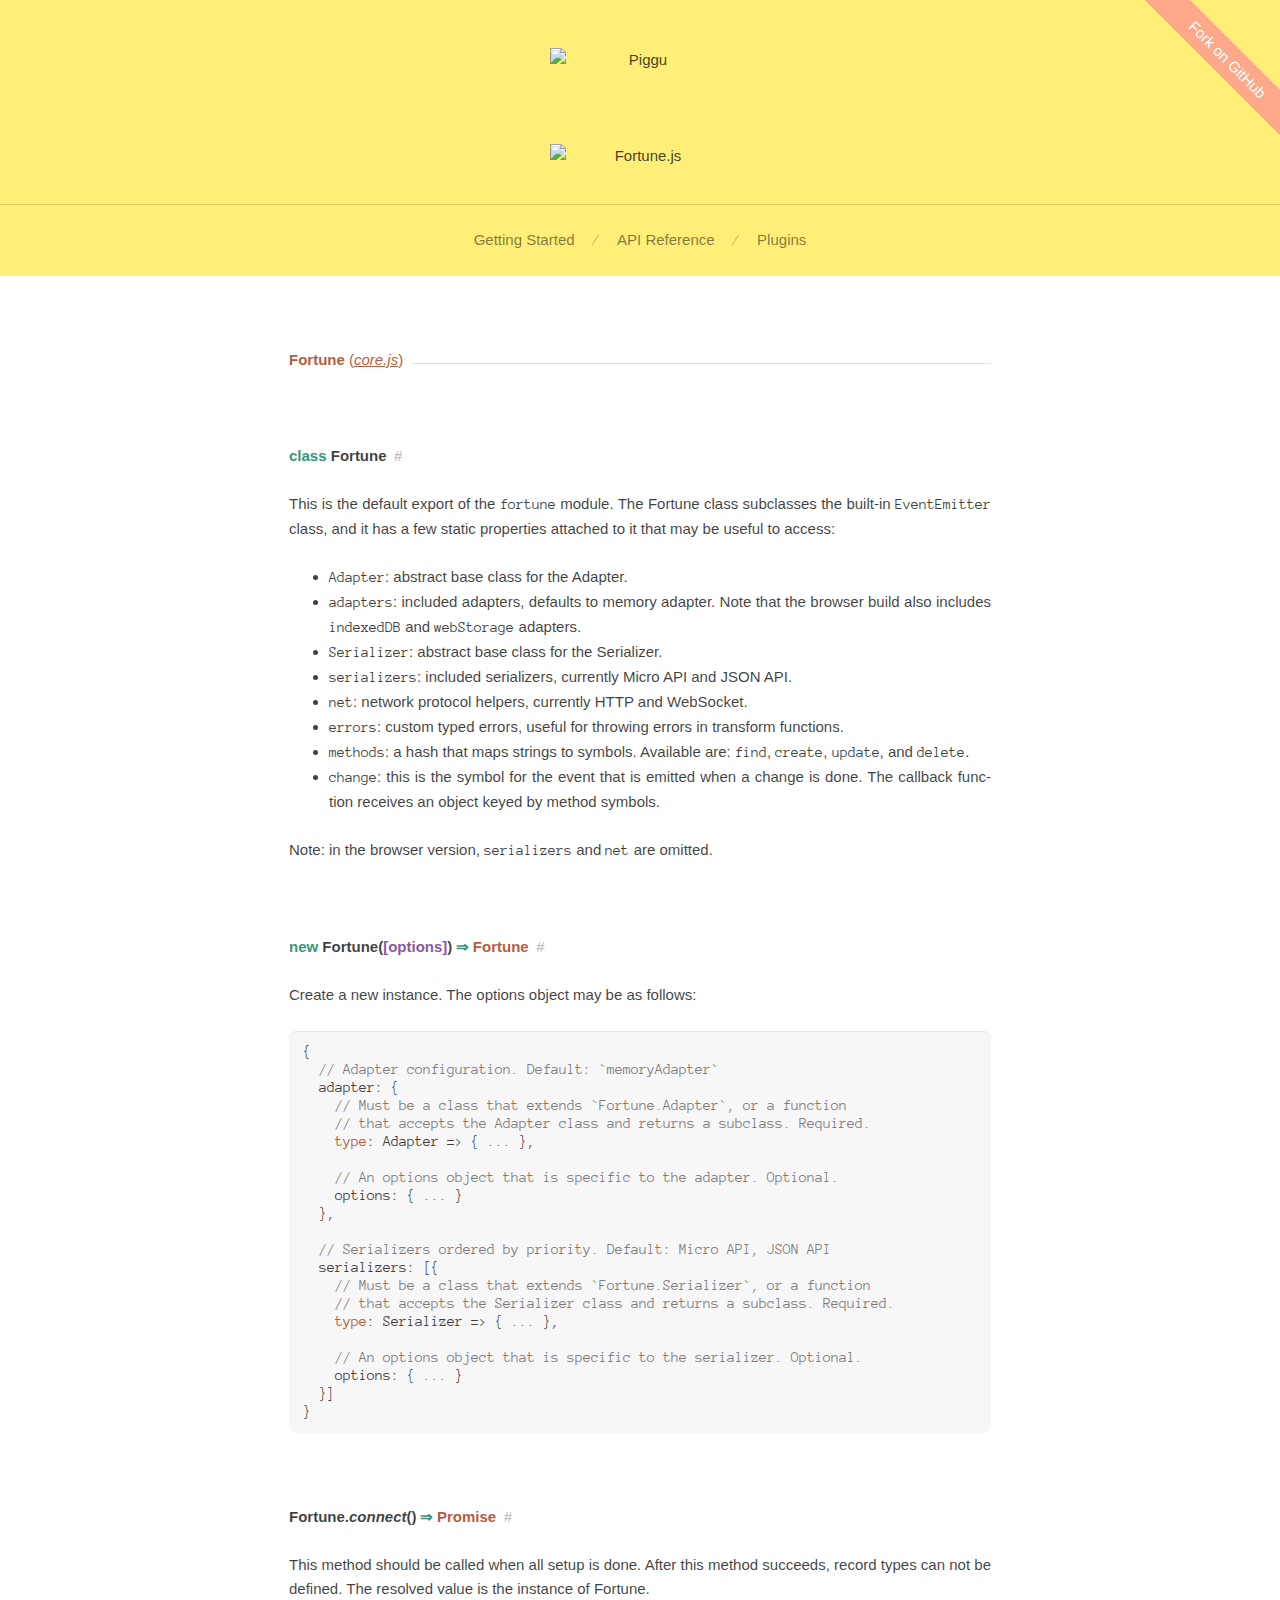
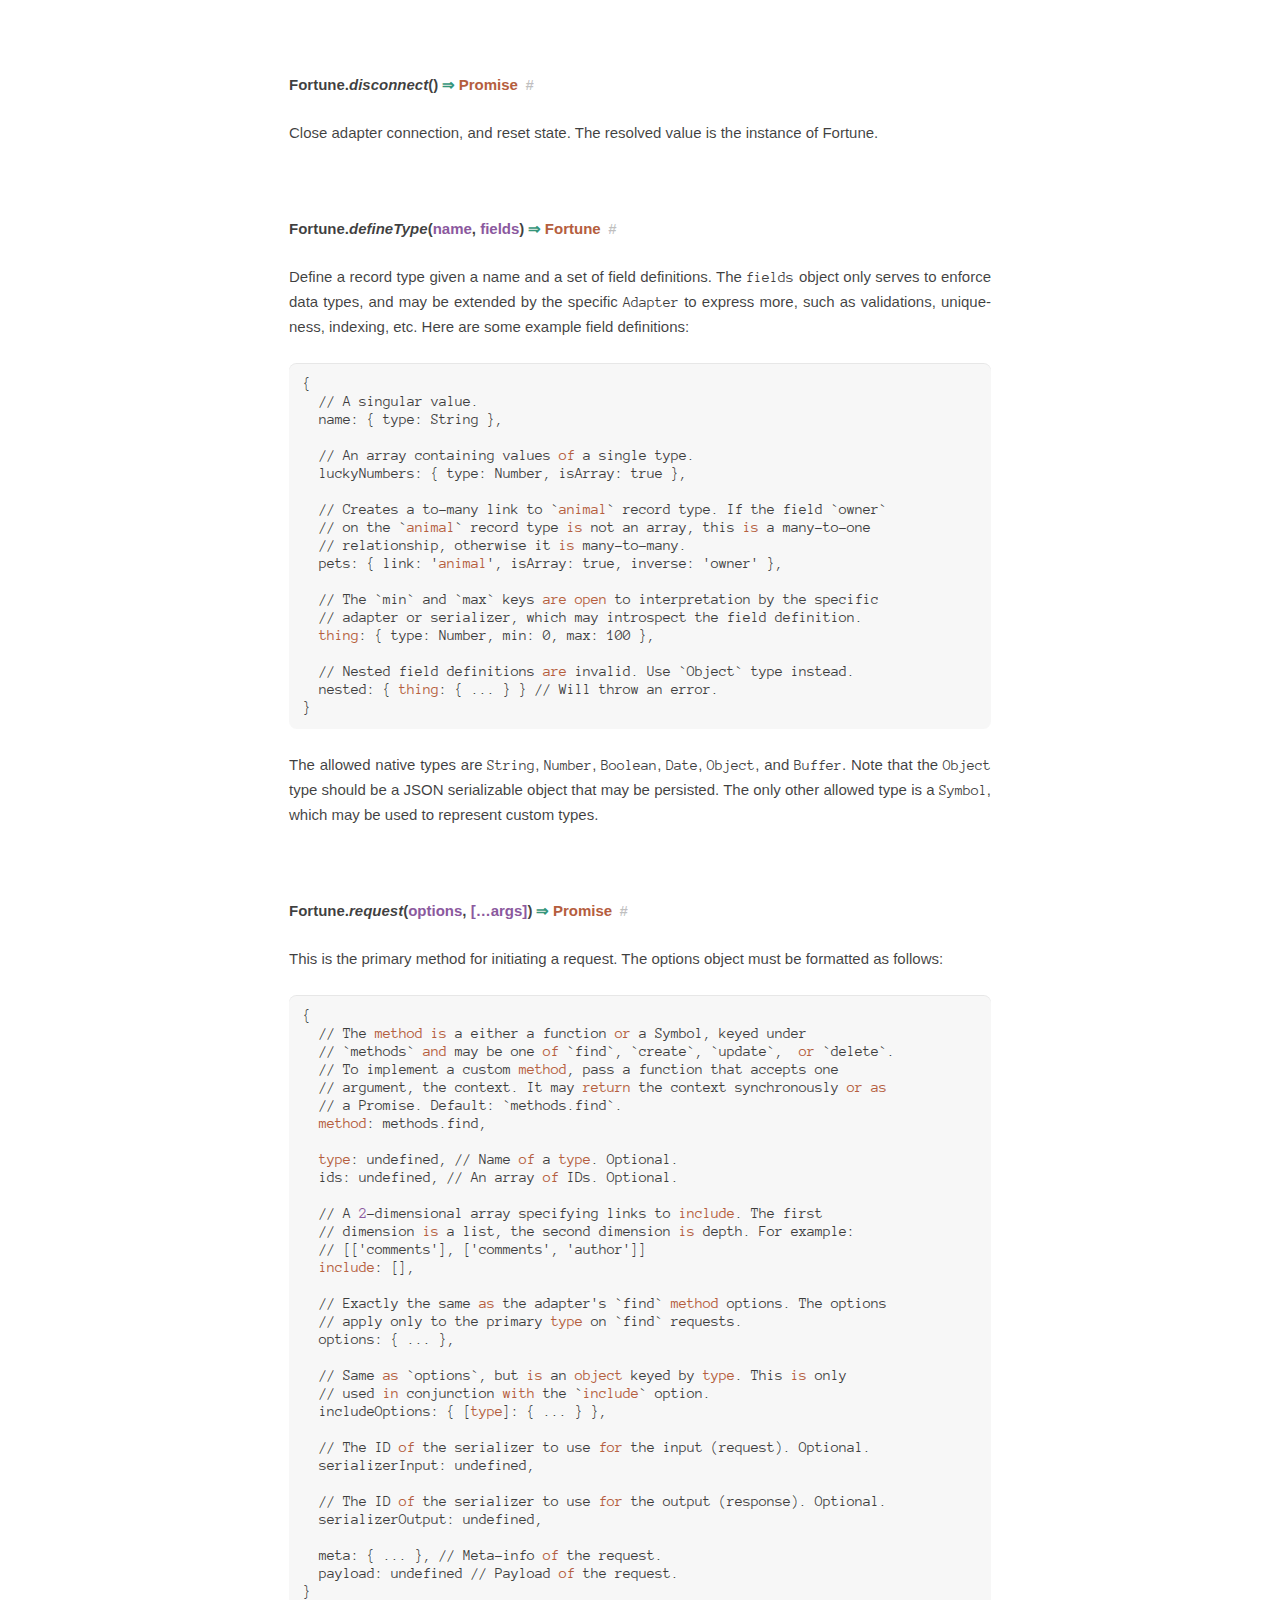
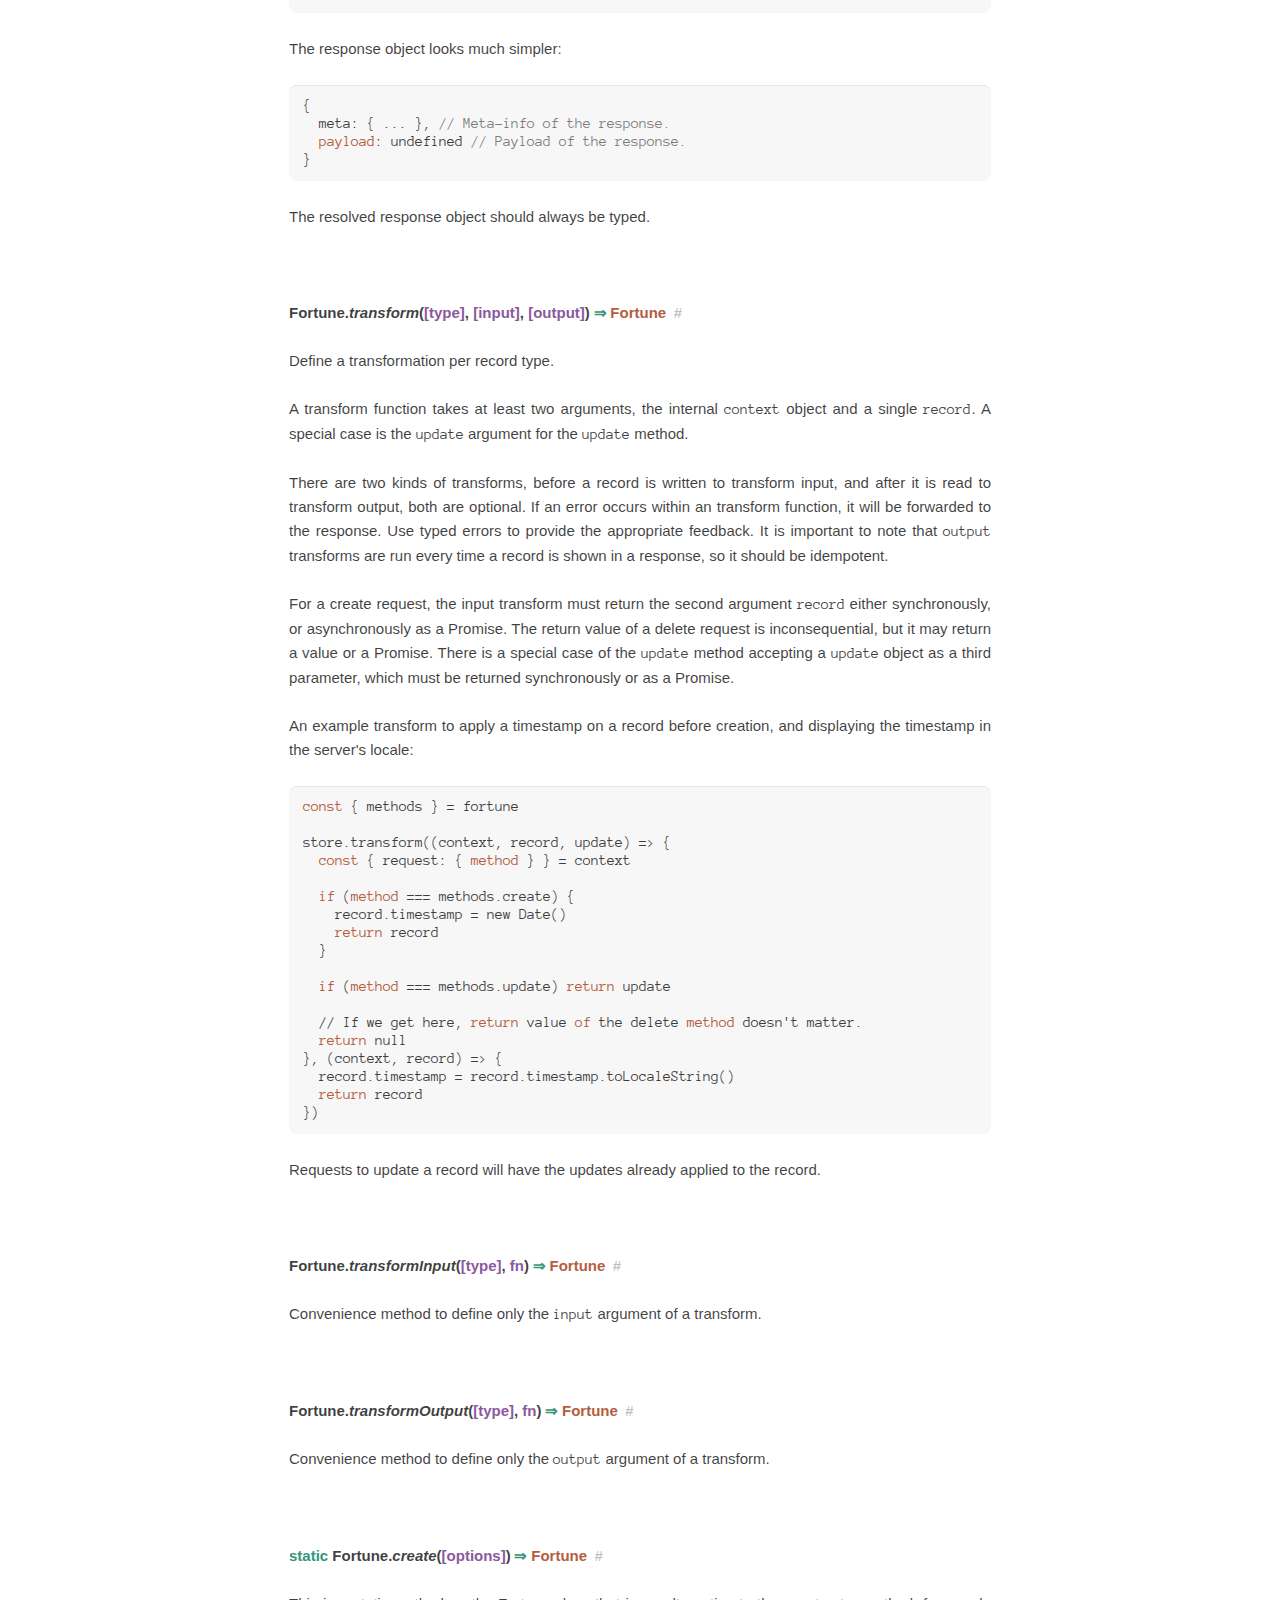
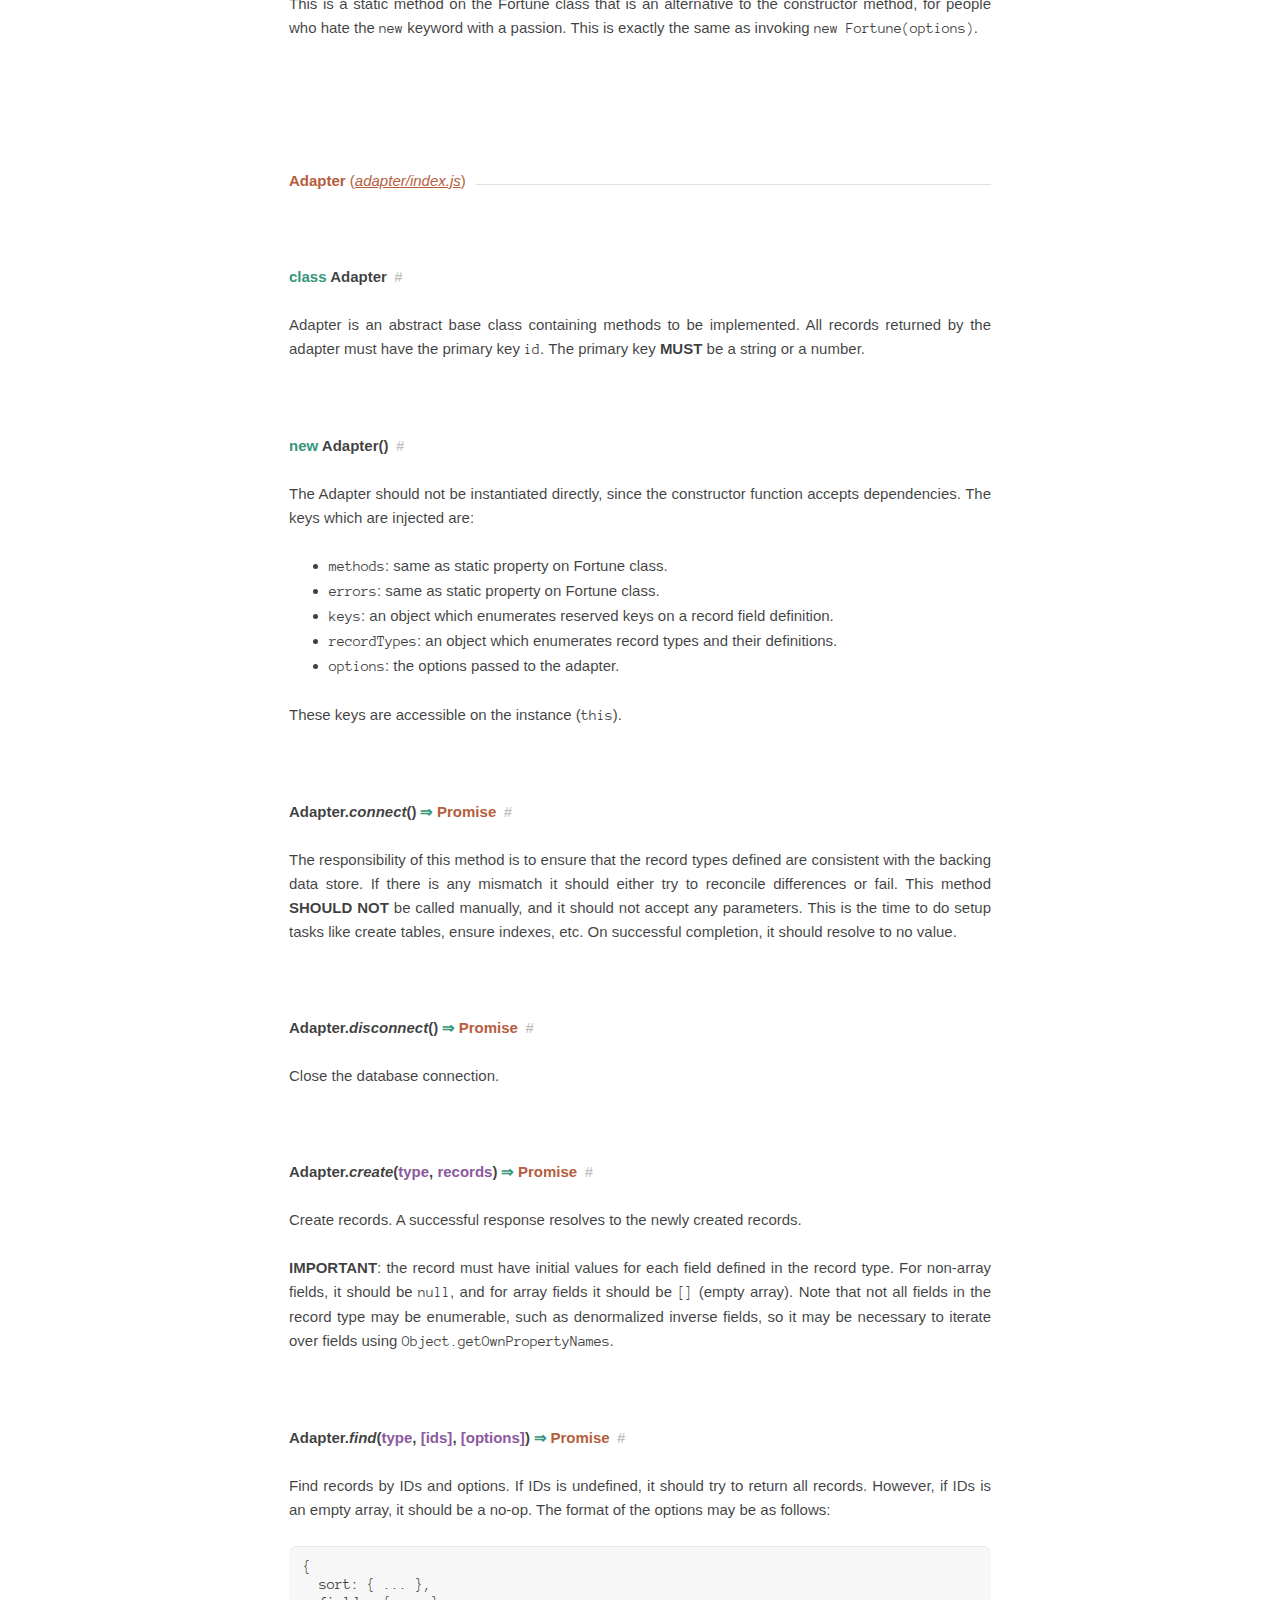
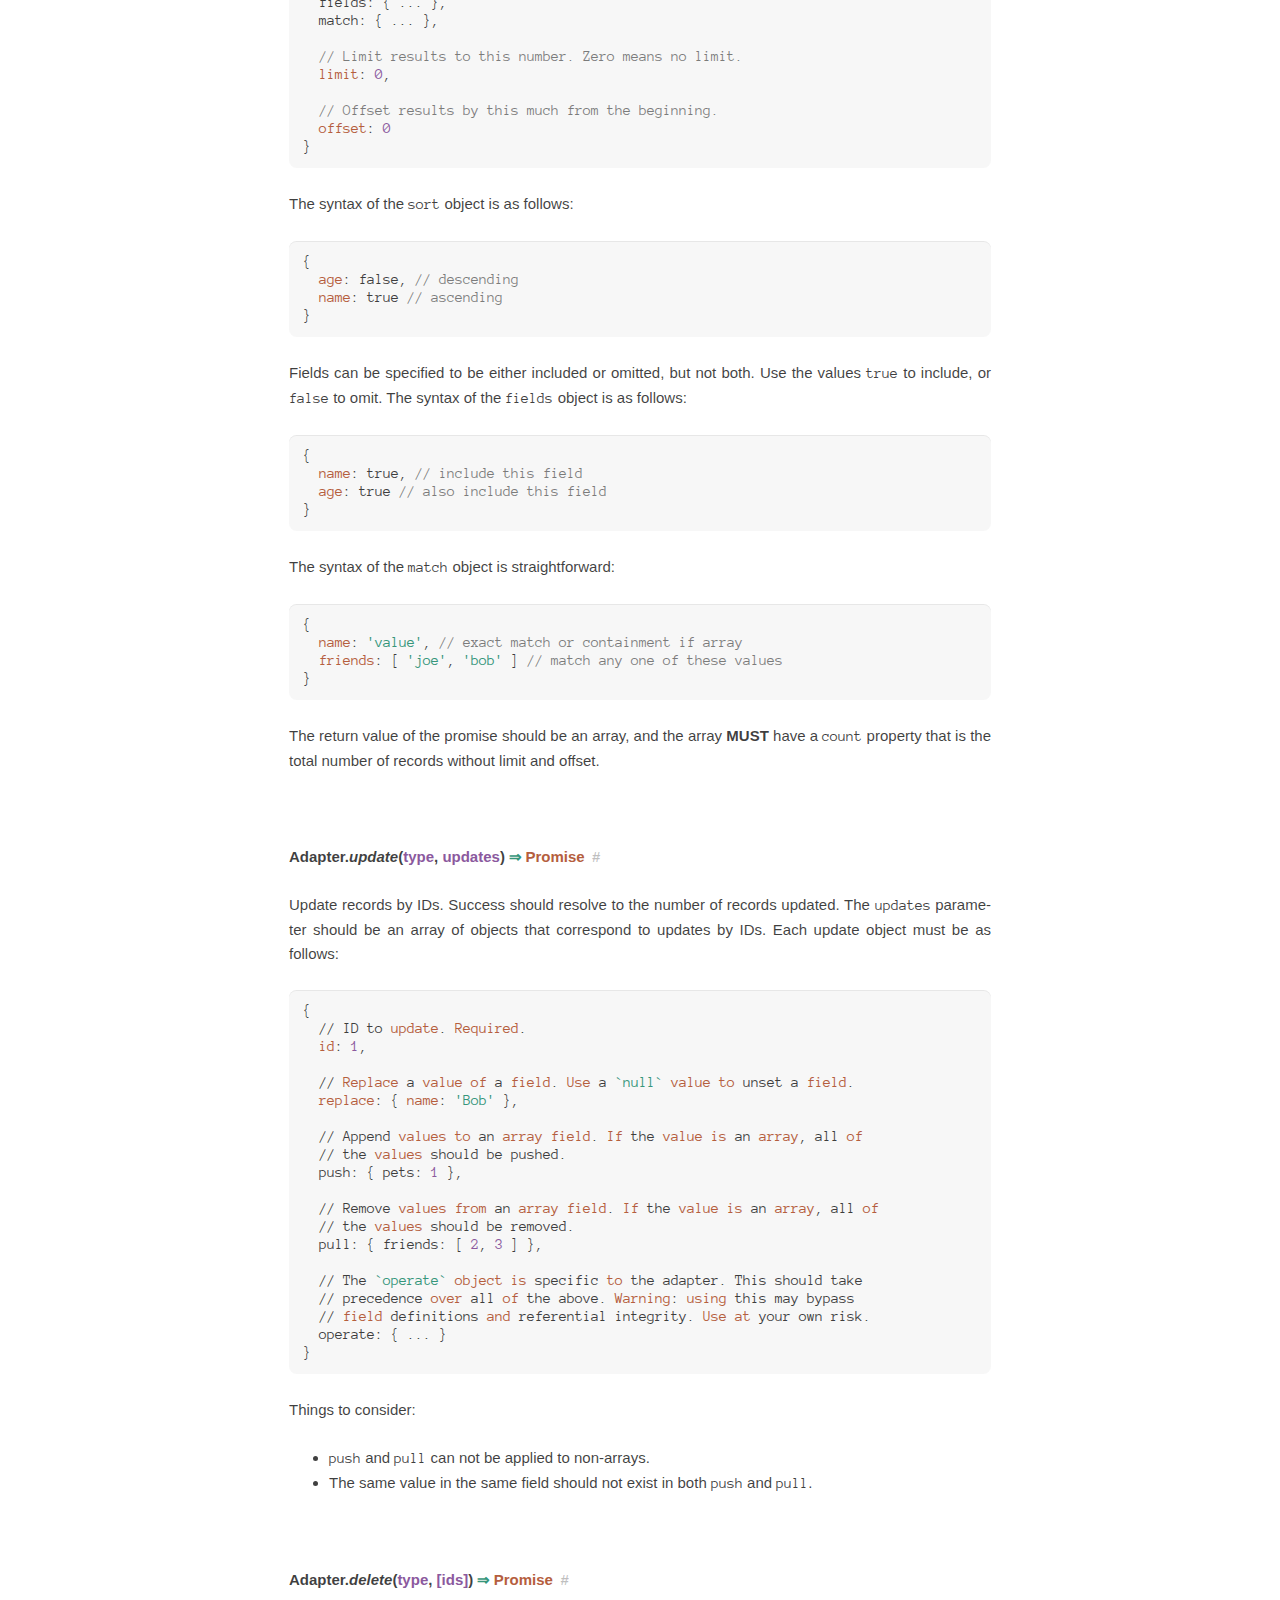
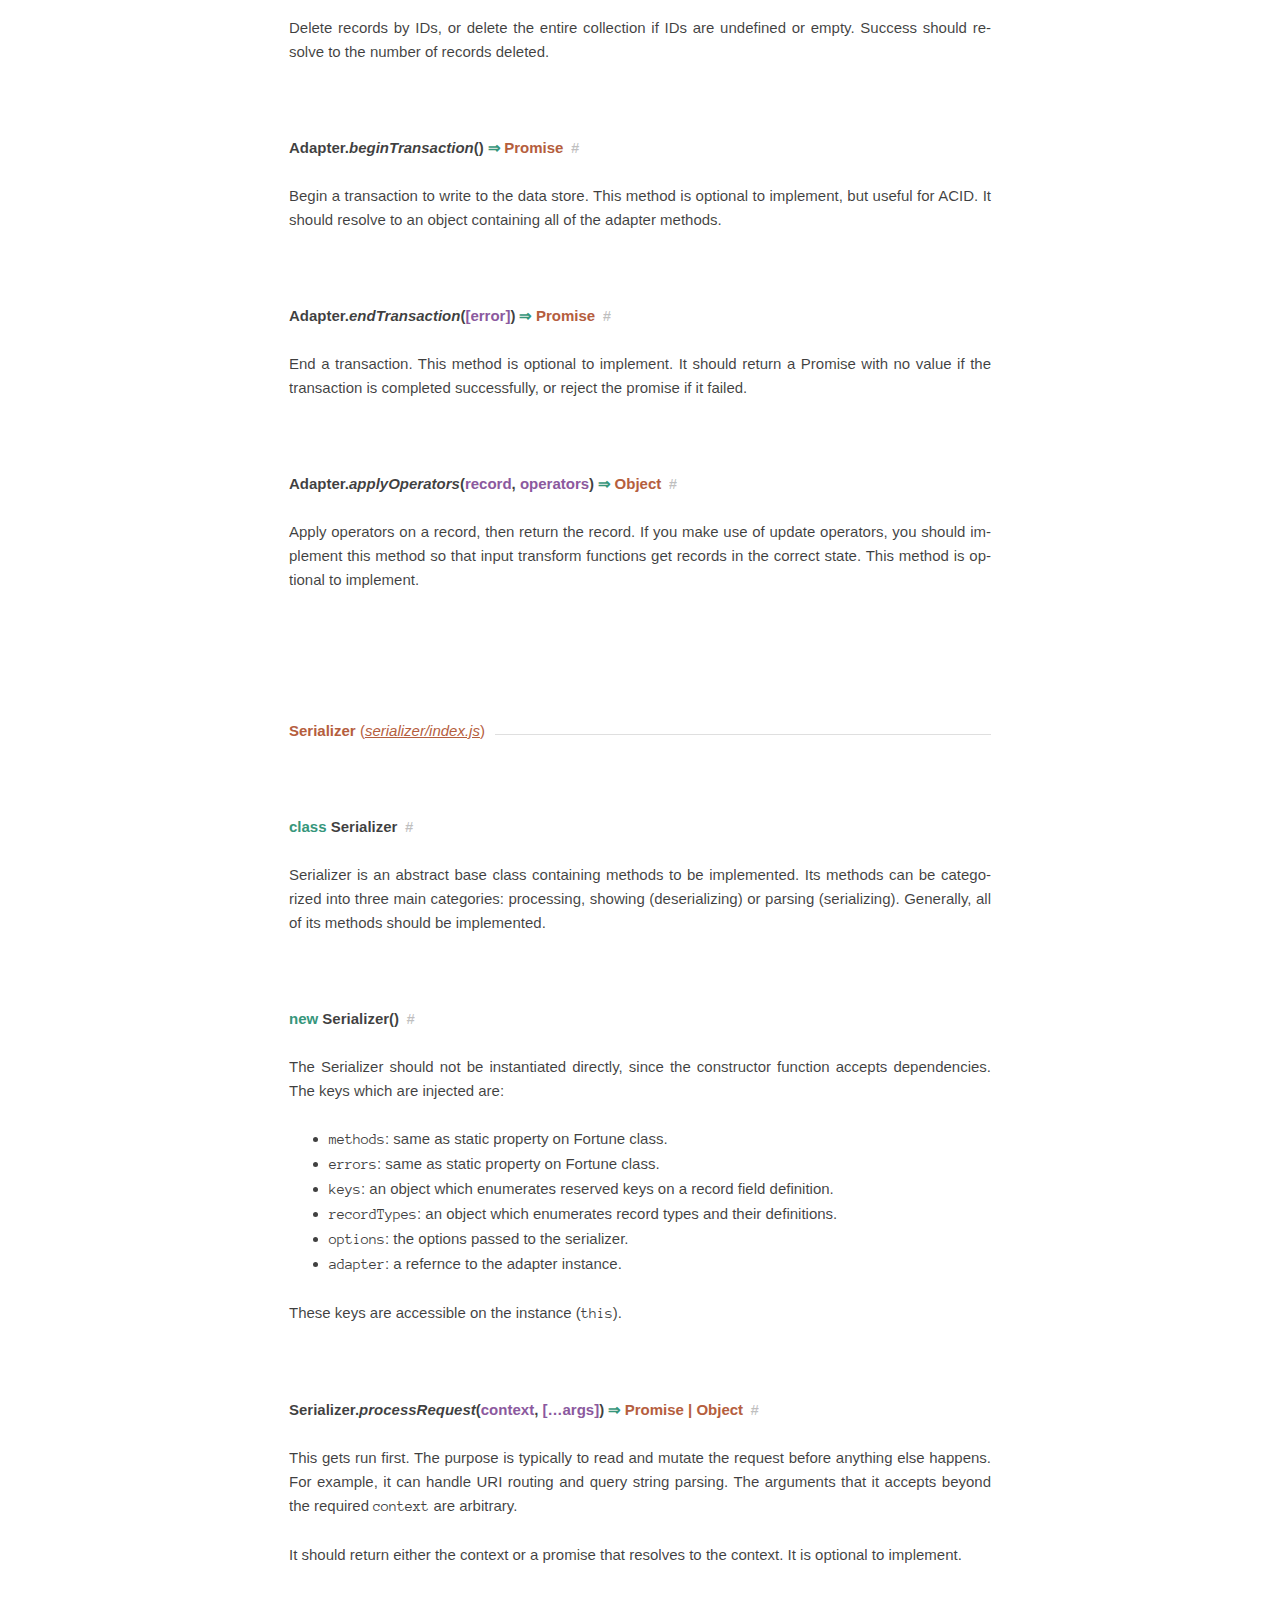
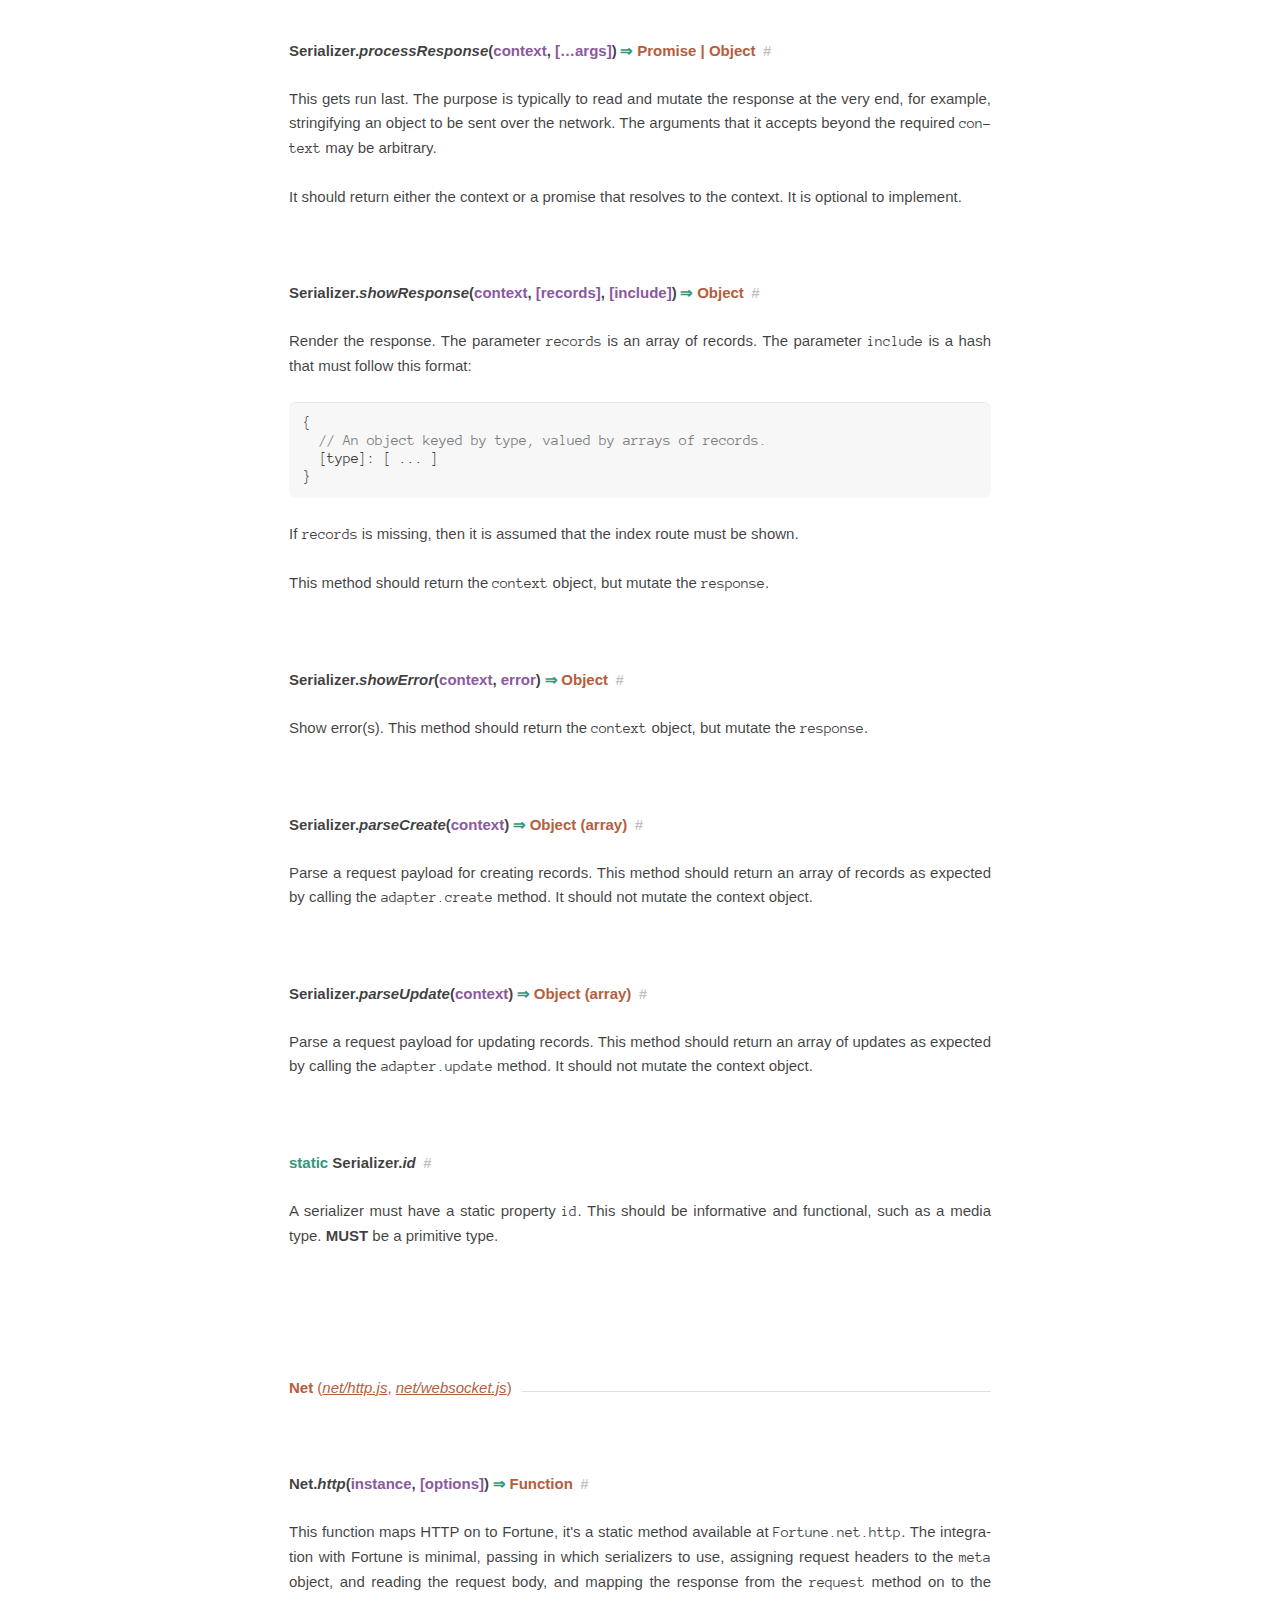
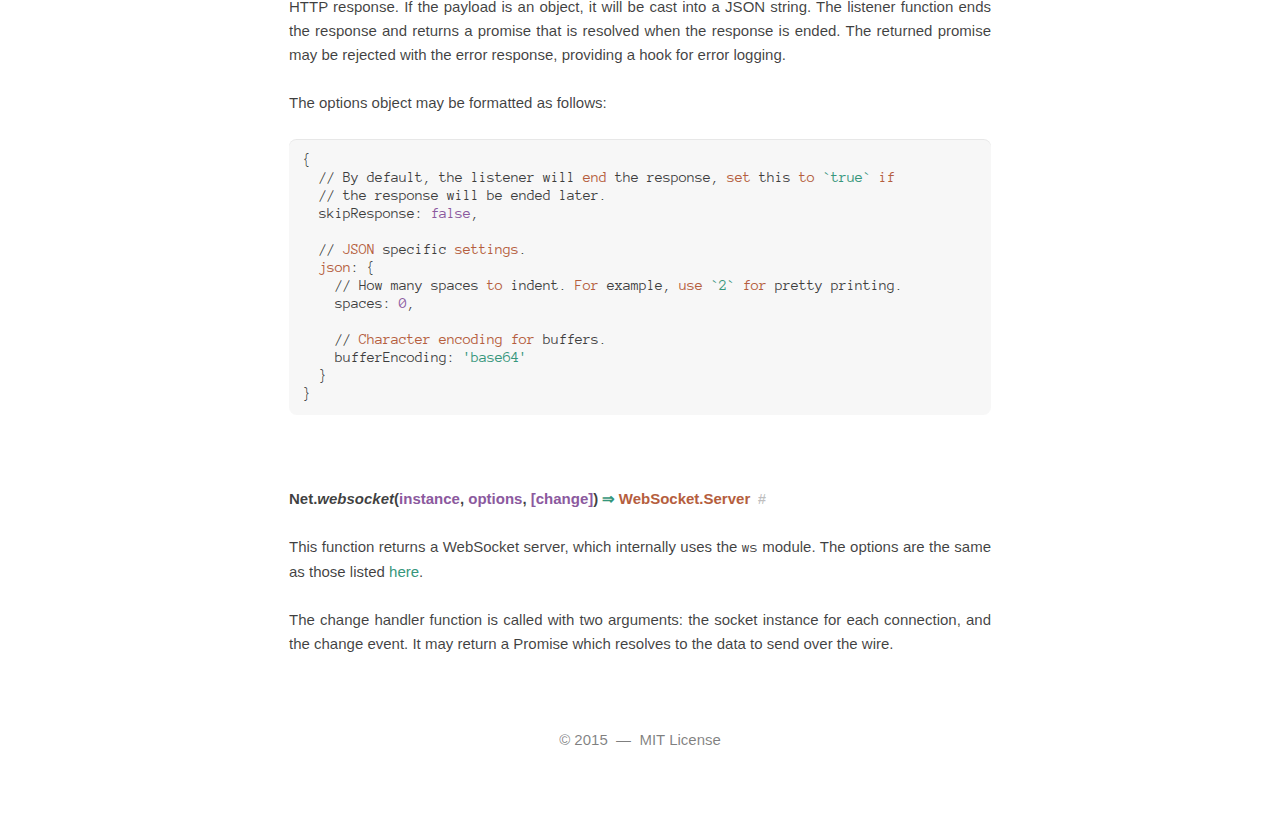
==== commit c26ecb34: "Update website from deploy script." ====
--- a/api/index.html
+++ b/api/index.html
@@ -8,7 +8,7 @@
         --><a href="../plugins/">Plugins</a></nav></header><article><div class="api"><h6>Fortune <span>(<a href="https://github.com/fortunejs/fortune/blob/master/lib/core.js"><em>core.js</em></a>)</span></h6><h2 id="fortune"><span class="class">class</span> Fortune<!--
         --><!--
         --><!--
-      --><a href="#fortune" class="anchor">#</a></h2><p>This is the default export of the <code>fortune</code> module. The Fortune class subclasses the built-in <code>EventEmitter</code> class, and it has a few static properties attached to it that may be useful to access:</p><ul><li><code>Adapter</code>: abstract base class for the Adapter.</li><li><code>adapters</code>: included adapters, currently defaulting to NeDB for the server, and IndexedDB for the browser (with Web Storage as a fallback).</li><li><code>Serializer</code>: abstract base class for the Serializer.</li><li><code>serializers</code>: included serializers, currently Micro API and JSON API.</li><li><code>net</code>: network protocol helpers, currently HTTP and WebSocket.</li><li><code>errors</code>: custom typed errors, useful for throwing errors in transform functions.</li><li><code>methods</code>: a hash that maps strings to symbols. Available are: <code>find</code>, <code>create</code>, <code>update</code>, and <code>delete</code>.</li><li><code>change</code>: this is the symbol for the event that is emitted when a change is done. The callback function receives an object keyed by method symbols.</li></ul><p>Note: in the browser version, <code>serializers</code> and <code>net</code> are omitted.</p><h2 id="fortune-constructor"><span class="class">new</span> Fortune<!--
+      --><a href="#fortune" class="anchor">#</a></h2><p>This is the default export of the <code>fortune</code> module. The Fortune class subclasses the built-in <code>EventEmitter</code> class, and it has a few static properties attached to it that may be useful to access:</p><ul><li><code>Adapter</code>: abstract base class for the Adapter.</li><li><code>adapters</code>: included adapters, defaults to memory adapter. Note that the browser build also includes <code>indexedDB</code> and <code>webStorage</code> adapters.</li><li><code>Serializer</code>: abstract base class for the Serializer.</li><li><code>serializers</code>: included serializers, currently Micro API and JSON API.</li><li><code>net</code>: network protocol helpers, currently HTTP and WebSocket.</li><li><code>errors</code>: custom typed errors, useful for throwing errors in transform functions.</li><li><code>methods</code>: a hash that maps strings to symbols. Available are: <code>find</code>, <code>create</code>, <code>update</code>, and <code>delete</code>.</li><li><code>change</code>: this is the symbol for the event that is emitted when a change is done. The callback function receives an object keyed by method symbols.</li></ul><p>Note: in the browser version, <code>serializers</code> and <code>net</code> are omitted.</p><h2 id="fortune-constructor"><span class="class">new</span> Fortune<!--
         --><!--
           -->(<span class="parameter" title="Object">[options]</span>)<!--
         --><!--
@@ -17,7 +17,7 @@
         --><span class="return">Fortune</span><!--
         --><!--
       --><a href="#fortune-constructor" class="anchor">#</a></h2><p>Create a new instance. The options object may be as follows:</p><pre><code class="lang-js">{
-  <span class="hljs-comment">// Adapter configuration. Default: NeDB</span>
+  <span class="hljs-comment">// Adapter configuration. Default: `memoryAdapter`</span>
   adapter: {
     <span class="hljs-comment">// Must be a class that extends `Fortune.Adapter`, or a function</span>
     <span class="hljs-comment">// that accepts the Adapter class and returns a subclass. Required.</span>
--- a/assets/index.css
+++ b/assets/index.css
@@ -1,2 +1,2 @@
 html{box-sizing:border-box}*,:after,:before{box-sizing:inherit}
-/*! normalize.css v3.0.3 | MIT License | github.com/necolas/normalize.css */html{font-family:sans-serif;-ms-text-size-adjust:100%;-webkit-text-size-adjust:100%}body{margin:0}article,aside,details,figcaption,figure,footer,header,hgroup,main,menu,nav,section,summary{display:block}audio,canvas,progress,video{display:inline-block;vertical-align:baseline}audio:not([controls]){display:none;height:0}[hidden],template{display:none}a{background-color:transparent}a:active,a:hover{outline:0}abbr[title]{border-bottom:1px dotted}b,strong{font-weight:700}dfn{font-style:italic}h1{font-size:2em;margin:.67em 0}mark{background:#ff0;color:#000}small{font-size:80%}sub,sup{font-size:75%;line-height:0;position:relative;vertical-align:baseline}sup{top:-.5em}sub{bottom:-.25em}img{border:0}svg:not(:root){overflow:hidden}figure{margin:1em 40px}hr{box-sizing:content-box;height:0}pre{overflow:auto}code,kbd,pre,samp{font-family:monospace;font-size:1em}button,input,optgroup,select,textarea{color:inherit;font:inherit;margin:0}button{overflow:visible}button,select{text-transform:none}button,html input[type=button],input[type=reset],input[type=submit]{-webkit-appearance:button;cursor:pointer}button[disabled],html input[disabled]{cursor:default}button::-moz-focus-inner,input::-moz-focus-inner{border:0;padding:0}input{line-height:normal}input[type=checkbox],input[type=radio]{box-sizing:border-box;padding:0}input[type=number]::-webkit-inner-spin-button,input[type=number]::-webkit-outer-spin-button{height:auto}input[type=search]{-webkit-appearance:textfield;box-sizing:content-box}input[type=search]::-webkit-search-cancel-button,input[type=search]::-webkit-search-decoration{-webkit-appearance:none}fieldset{border:1px solid silver;margin:0 2px;padding:.35em .625em .75em}legend{border:0;padding:0}textarea{overflow:auto}optgroup{font-weight:700}table{border-collapse:collapse;border-spacing:0}td,th{padding:0}@font-face{font-family:Muli;font-style:normal;font-weight:400;src:url(Muli.woff) format('woff')}@font-face{font-family:Muli;font-style:italic;font-weight:400;src:url(Muli-Italic.woff) format('woff')}@font-face{font-family:Muli;font-style:normal;font-weight:700;src:url(Muli-Bold.woff) format('woff')}@font-face{font-family:Muli;font-style:italic;font-weight:700;src:url(Muli-BoldItalic.woff) format('woff')}@font-face{font-family:Anonymous Pro;font-style:normal;font-weight:400;src:url(AnonymousPro.woff) format('woff')}.hljs-attribute,.hljs-built_in,.hljs-keyword,.hljs-label{color:#b55e3e}.hljs-literal,.hljs-number,.hljs-subst{color:#8b599e}.hljs-string{color:#36967b}.hljs-comment{color:#000;color:rgba(0,0,0,.5)}.api h6{color:#b55e3e;margin-top:-.55556em;padding-top:2.22223em;margin-bottom:.55556em;overflow:hidden}.api h6 em{text-decoration:underline}.api h6 span{position:relative;font-weight:400}.api h6 span:after{background-color:#000;background-color:rgba(0,0,0,.125);position:absolute;top:.83334em;left:calc(100% + 1em * 2/3);width:1000em;height:1px;display:block;content:' '}.api h6 a{text-decoration:none;color:#b55e3e}.api h6 a:after{content:', '}.api h6 a:last-of-type:after{display:none}.api .arrow,.api .class{color:#36967b}.api .arrow{margin:0 .25em}.api .key{font-style:italic}.api .parameter{color:#8b599e}.api .return{color:#b55e3e}.api>hr{height:5.00001em;border:0}.api>hr:last-of-type{display:none}body,html{width:100%;overflow-x:hidden;overflow-y:auto}body{background-color:#fff;font-family:Muli,sans-serif;font-size:1pc;color:#000;color:rgba(0,0,0,.75);line-height:1.66667em}a{color:inherit;text-decoration:inherit}h1,h2,h3,h4,h5,h6{font-size:1em;margin:5.00001em 0 1.66667em}h1 a.anchor,h2 a.anchor,h3 a.anchor,h4 a.anchor,h5 a.anchor,h6 a.anchor{color:#000;color:rgba(0,0,0,.25);margin-left:.5em}ol,p,pre,table,ul{margin:0 0 1.66667em}code,pre{font-family:Anonymous Pro,monospace}pre{padding:.88889em 1.06666em;background-color:#000;background-color:rgba(0,0,0,.03125);border-radius:.5em;box-shadow:inset 0 1px 0 rgba(0,0,0,.0625);line-height:1.33333em}pre.install code:before{content:'$ ';color:#000;color:rgba(0,0,0,.25)}table{border-spacing:0;border-collapse:collapse;position:relative;box-shadow:0 1px 0 rgba(0,0,0,.0625) inset;width:100%}table td,table th{padding:.55556em 1.11111em}table th{-webkit-hyphens:none;-moz-hyphens:none;-ms-hyphens:none;hyphens:none;white-space:nowrap;background-color:#000;background-color:rgba(0,0,0,.03125)}tbody code{background:none;padding:0}tbody tr:nth-of-type(2n){background-color:#000;background-color:rgba(0,0,0,.03125)}section{max-width:48em;margin:0 auto;position:relative}section:after{content:' ';display:block;clear:both}header{background-color:#fe7;text-align:center;padding-top:3.33334em}header>a{width:12em}header .emblem,header>a{display:block;margin:0 auto}header .emblem{height:6.66668em;padding-bottom:1.25em}header .logo-type{display:block;height:1.66667em;margin:0 auto 2.50001em}header nav{position:relative;padding:1.66667em}header nav:before{display:block;content:' ';position:absolute;top:0;left:0;height:1px;width:100%;background-color:#000;background-color:rgba(0,0,0,.125)}header nav a{color:#000;color:rgba(0,0,0,.5)}header nav a:after{content:'⁄';margin-right:1.33333em;padding-left:1.33333em;color:#000;color:rgba(0,0,0,.25)}header nav a:last-of-type:after{display:none}article{max-width:48em;margin:5.00001em auto;padding:0 1.66667em;text-align:justify;-webkit-hyphens:auto;-moz-hyphens:auto;-ms-hyphens:auto;hyphens:auto}article a{color:#36967b}footer{text-align:center;max-width:48em;position:relative;margin:5.00001em auto;color:#000;color:rgba(0,0,0,.5)}footer p{margin:0}#corner{position:absolute;top:-2.22223em;right:-7.07109em;-webkit-transform:rotate(45deg);-ms-transform:rotate(45deg);transform:rotate(45deg);-webkit-transform-origin:0 0;-ms-transform-origin:0 0;transform-origin:0 0;width:15.2em;line-height:2.22223em;text-align:center;display:block;background-color:#fca889;color:#fff}@media screen and (max-width:800px){body{font-size:14px}header{background-color:#fe7;text-align:center;padding-top:2.50001em}header nav{padding:1.25em 1.66667em}header nav a:after{margin-right:.66667em;padding-left:.66667em}article{margin:2.50001em auto}h1,h2,h3,h4,h5,h6{margin-top:4.16668em}footer{margin:4.16668em auto}.api>hr{height:2.50001em}#corner{display:none}}@media screen and (max-width:640px){body{font-size:9pt}}+/*! normalize.css v3.0.3 | MIT License | github.com/necolas/normalize.css */html{font-family:sans-serif;-ms-text-size-adjust:100%;-webkit-text-size-adjust:100%}body{margin:0}article,aside,details,figcaption,figure,footer,header,hgroup,main,menu,nav,section,summary{display:block}audio,canvas,progress,video{display:inline-block;vertical-align:baseline}audio:not([controls]){display:none;height:0}[hidden],template{display:none}a{background-color:transparent}a:active,a:hover{outline:0}abbr[title]{border-bottom:1px dotted}b,strong{font-weight:700}dfn{font-style:italic}h1{font-size:2em;margin:.67em 0}mark{background:#ff0;color:#000}small{font-size:80%}sub,sup{font-size:75%;line-height:0;position:relative;vertical-align:baseline}sup{top:-.5em}sub{bottom:-.25em}img{border:0}svg:not(:root){overflow:hidden}figure{margin:1em 40px}hr{box-sizing:content-box;height:0}pre{overflow:auto}code,kbd,pre,samp{font-family:monospace;font-size:1em}button,input,optgroup,select,textarea{color:inherit;font:inherit;margin:0}button{overflow:visible}button,select{text-transform:none}button,html input[type=button],input[type=reset],input[type=submit]{-webkit-appearance:button;cursor:pointer}button[disabled],html input[disabled]{cursor:default}button::-moz-focus-inner,input::-moz-focus-inner{border:0;padding:0}input{line-height:normal}input[type=checkbox],input[type=radio]{box-sizing:border-box;padding:0}input[type=number]::-webkit-inner-spin-button,input[type=number]::-webkit-outer-spin-button{height:auto}input[type=search]{-webkit-appearance:textfield;box-sizing:content-box}input[type=search]::-webkit-search-cancel-button,input[type=search]::-webkit-search-decoration{-webkit-appearance:none}fieldset{border:1px solid silver;margin:0 2px;padding:.35em .625em .75em}legend{border:0;padding:0}textarea{overflow:auto}optgroup{font-weight:700}table{border-collapse:collapse;border-spacing:0}td,th{padding:0}@font-face{font-family:Muli;font-style:normal;font-weight:400;src:url(Muli.woff) format('woff')}@font-face{font-family:Muli;font-style:italic;font-weight:400;src:url(Muli-Italic.woff) format('woff')}@font-face{font-family:Muli;font-style:normal;font-weight:700;src:url(Muli-Bold.woff) format('woff')}@font-face{font-family:Muli;font-style:italic;font-weight:700;src:url(Muli-BoldItalic.woff) format('woff')}@font-face{font-family:Anonymous Pro;font-style:normal;font-weight:400;src:url(AnonymousPro.woff) format('woff')}.hljs-attribute,.hljs-built_in,.hljs-keyword,.hljs-label{color:#b55e3e}.hljs-literal,.hljs-number,.hljs-subst{color:#8b599e}.hljs-string{color:#36967b}.hljs-comment{color:#000;color:rgba(0,0,0,.5)}.api h6{color:#b55e3e;margin-top:-.53333em;padding-top:2.13333em;margin-bottom:.53333em;overflow:hidden}.api h6:first-of-type{margin-top:0;padding-top:0}.api h6 em{text-decoration:underline}.api h6 span{position:relative;font-weight:400}.api h6 span:after{background-color:#000;background-color:rgba(0,0,0,.125);position:absolute;top:.8em;left:calc(100% + 1em * 2/3);width:1000em;height:1px;display:block;content:' '}.api h6 a{text-decoration:none;color:#b55e3e}.api h6 a:after{content:', '}.api h6 a:last-of-type:after{display:none}.api .arrow,.api .class{color:#36967b}.api .arrow{margin:0 .25em}.api .key{font-style:italic}.api .parameter{color:#8b599e}.api .return{color:#b55e3e}.api>hr{height:4.8em;border:0}.api>hr:last-of-type{display:none}body,html{width:100%;overflow-x:hidden;overflow-y:auto}body{background-color:#fff;font-family:Muli,sans-serif;font-size:15px;color:#000;color:rgba(0,0,0,.75);line-height:1.6em}a{color:inherit;text-decoration:inherit}h1,h2,h3,h4,h5,h6{font-size:1em;margin:4.8em 0 1.6em}h1 a.anchor,h2 a.anchor,h3 a.anchor,h4 a.anchor,h5 a.anchor,h6 a.anchor{color:#000;color:rgba(0,0,0,.25);margin-left:.5em}ol,p,pre,table,ul{margin:0 0 1.6em}code,pre{font-family:Anonymous Pro,monospace}pre{padding:.8em .96em;background-color:#000;background-color:rgba(0,0,0,.03125);border-radius:.5em;box-shadow:inset 0 1px 0 rgba(0,0,0,.0625);line-height:1.2em}pre.install code:before{content:'$ ';color:#000;color:rgba(0,0,0,.25)}table{border-spacing:0;border-collapse:collapse;position:relative;box-shadow:0 1px 0 rgba(0,0,0,.0625) inset;width:100%}table td,table th{padding:.53333em 1.06667em}table th{-webkit-hyphens:none;-moz-hyphens:none;-ms-hyphens:none;hyphens:none;white-space:nowrap;background-color:#000;background-color:rgba(0,0,0,.03125)}tbody code{background:none;padding:0}tbody tr:nth-of-type(2n){background-color:#000;background-color:rgba(0,0,0,.03125)}section{max-width:50em;margin:0 auto;position:relative}section:after{content:' ';display:block;clear:both}header{background-color:#fe7;text-align:center;padding-top:3.2em}header>a{width:12em}header .emblem,header>a{display:block;margin:0 auto}header .emblem{height:6.4em;padding-bottom:1.2em}header .logo-type{display:block;height:1.6em;margin:0 auto 2.4em}header nav{position:relative;padding:1.6em}header nav:before{display:block;content:' ';position:absolute;top:0;left:0;height:1px;width:100%;background-color:#000;background-color:rgba(0,0,0,.125)}header nav a{color:#000;color:rgba(0,0,0,.5)}header nav a:after{content:'⁄';margin-right:1.33333em;padding-left:1.33333em;color:#000;color:rgba(0,0,0,.25)}header nav a:last-of-type:after{display:none}article{max-width:50em;margin:4.8em auto;padding:0 1.6em;text-align:justify;-webkit-hyphens:auto;-moz-hyphens:auto;-ms-hyphens:auto;hyphens:auto}article a{color:#36967b}footer{text-align:center;max-width:50em;position:relative;margin:4.8em auto;color:#000;color:rgba(0,0,0,.5)}footer p{margin:0}#corner{position:absolute;top:-2.13333em;right:-7.07109em;-webkit-transform:rotate(45deg);-ms-transform:rotate(45deg);transform:rotate(45deg);-webkit-transform-origin:0 0;-ms-transform-origin:0 0;transform-origin:0 0;width:15.2em;line-height:2.13333em;text-align:center;display:block;background-color:#fca889;color:#fff}@media screen and (max-width:800px){body{font-size:9pt}header{background-color:#fe7;text-align:center;padding-top:2.4em}header nav{padding:1.2em 1.6em}header nav a:after{margin-right:.66667em;padding-left:.66667em}article{margin:2.4em auto}h1,h2,h3,h4,h5,h6{margin-top:4em}footer{margin:4em auto}.api>hr{height:2.4em}#corner{display:none}}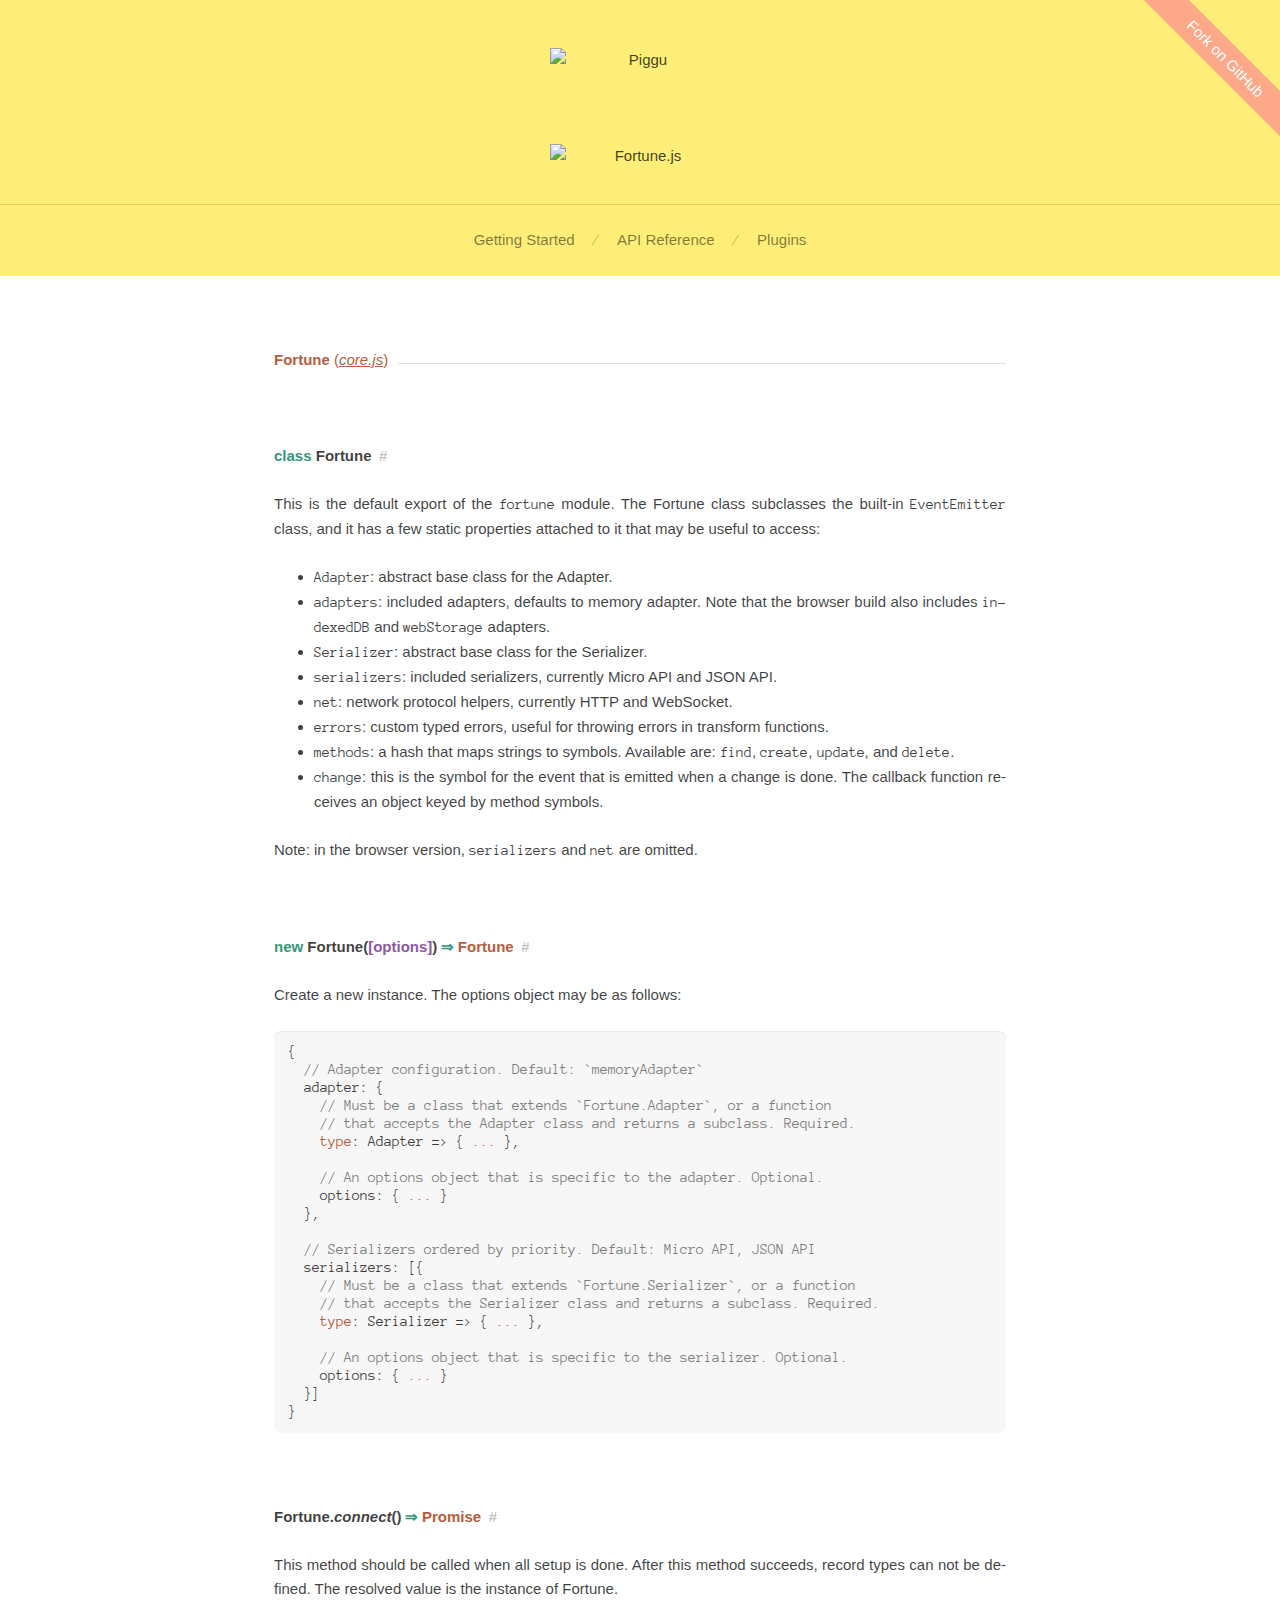
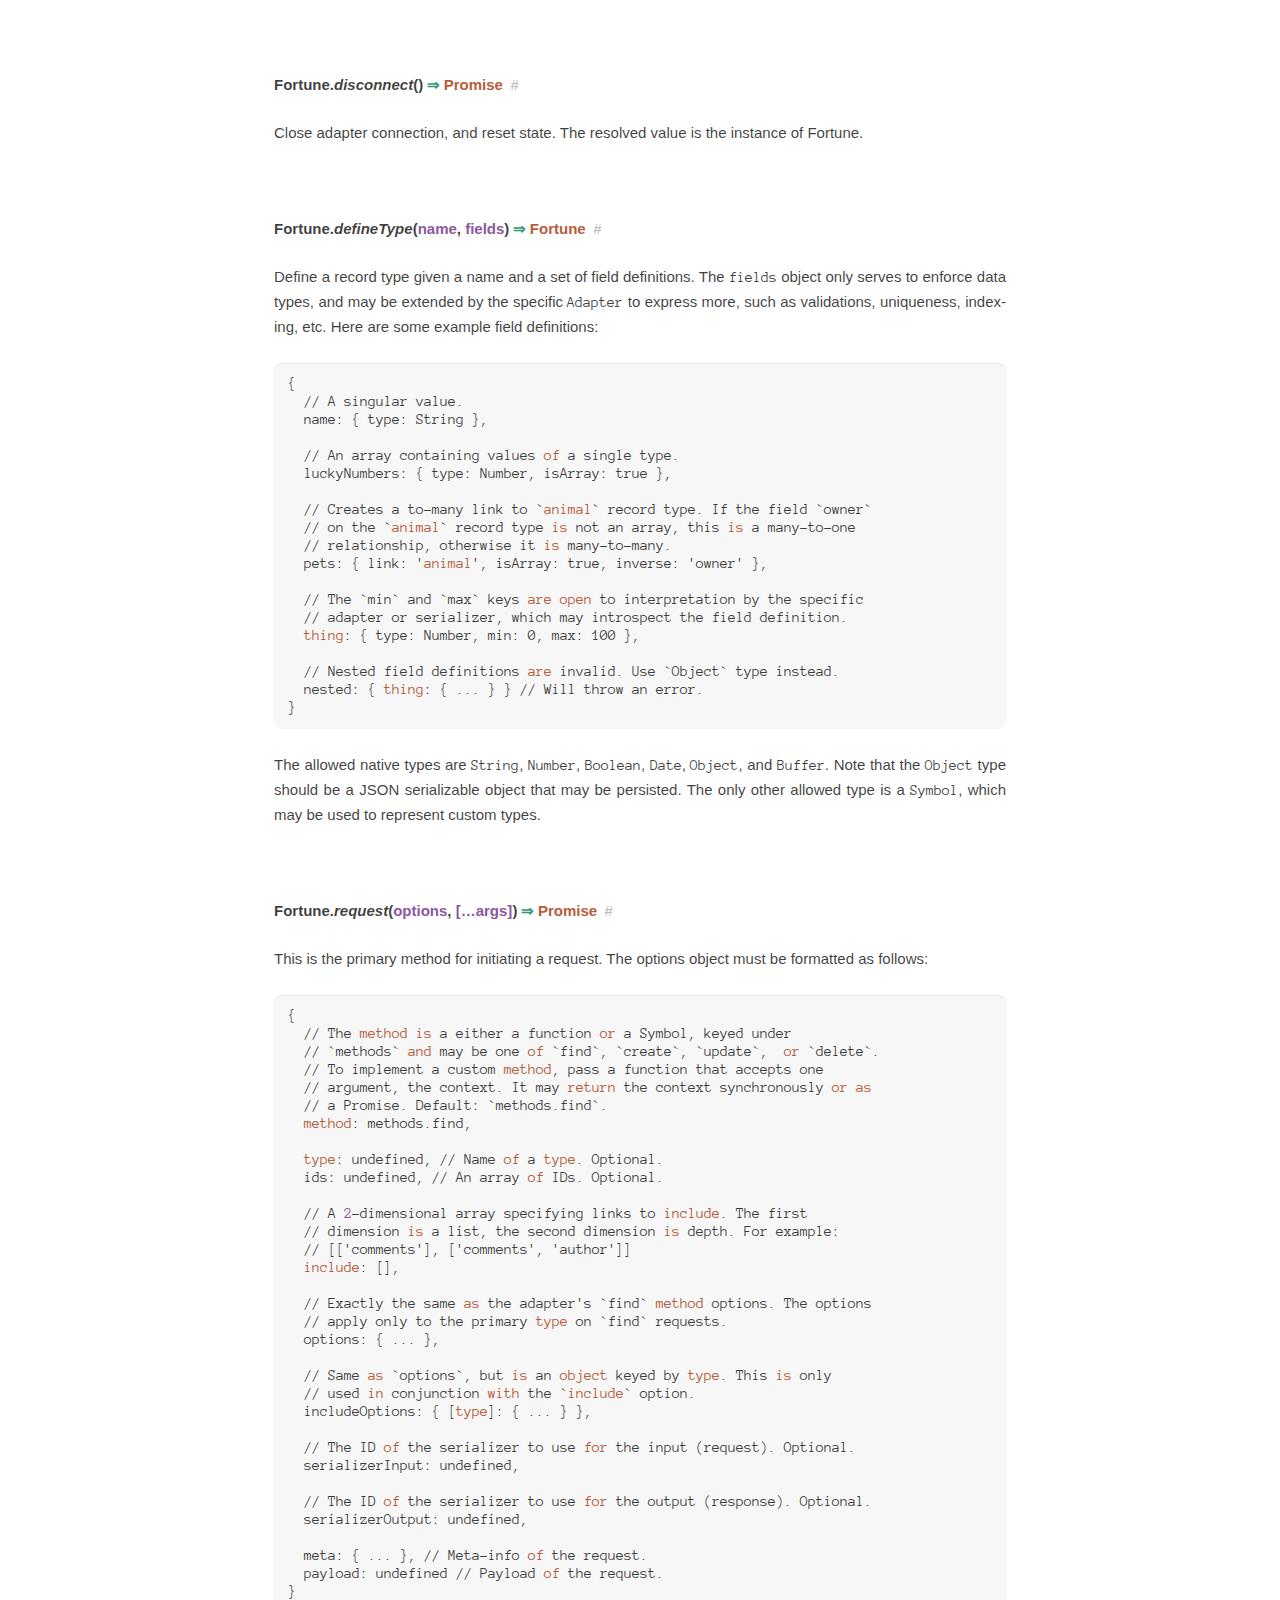
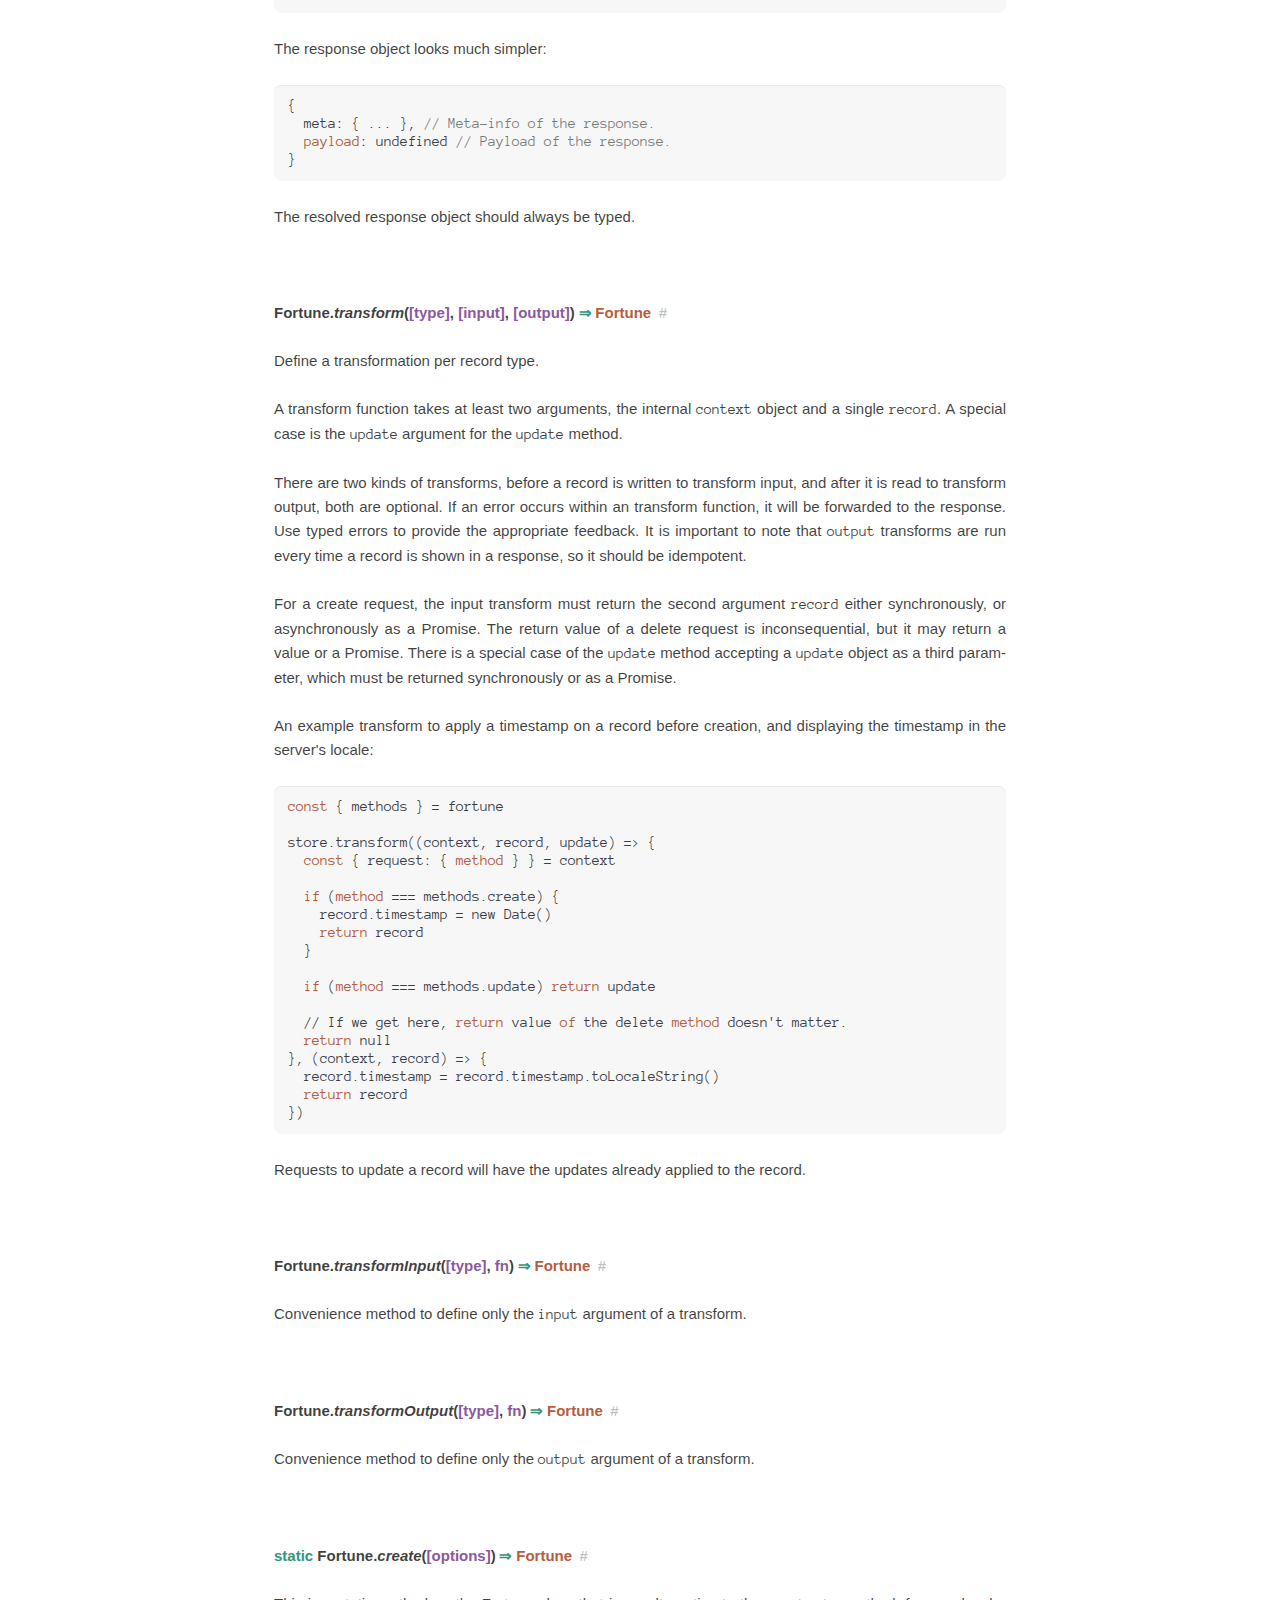
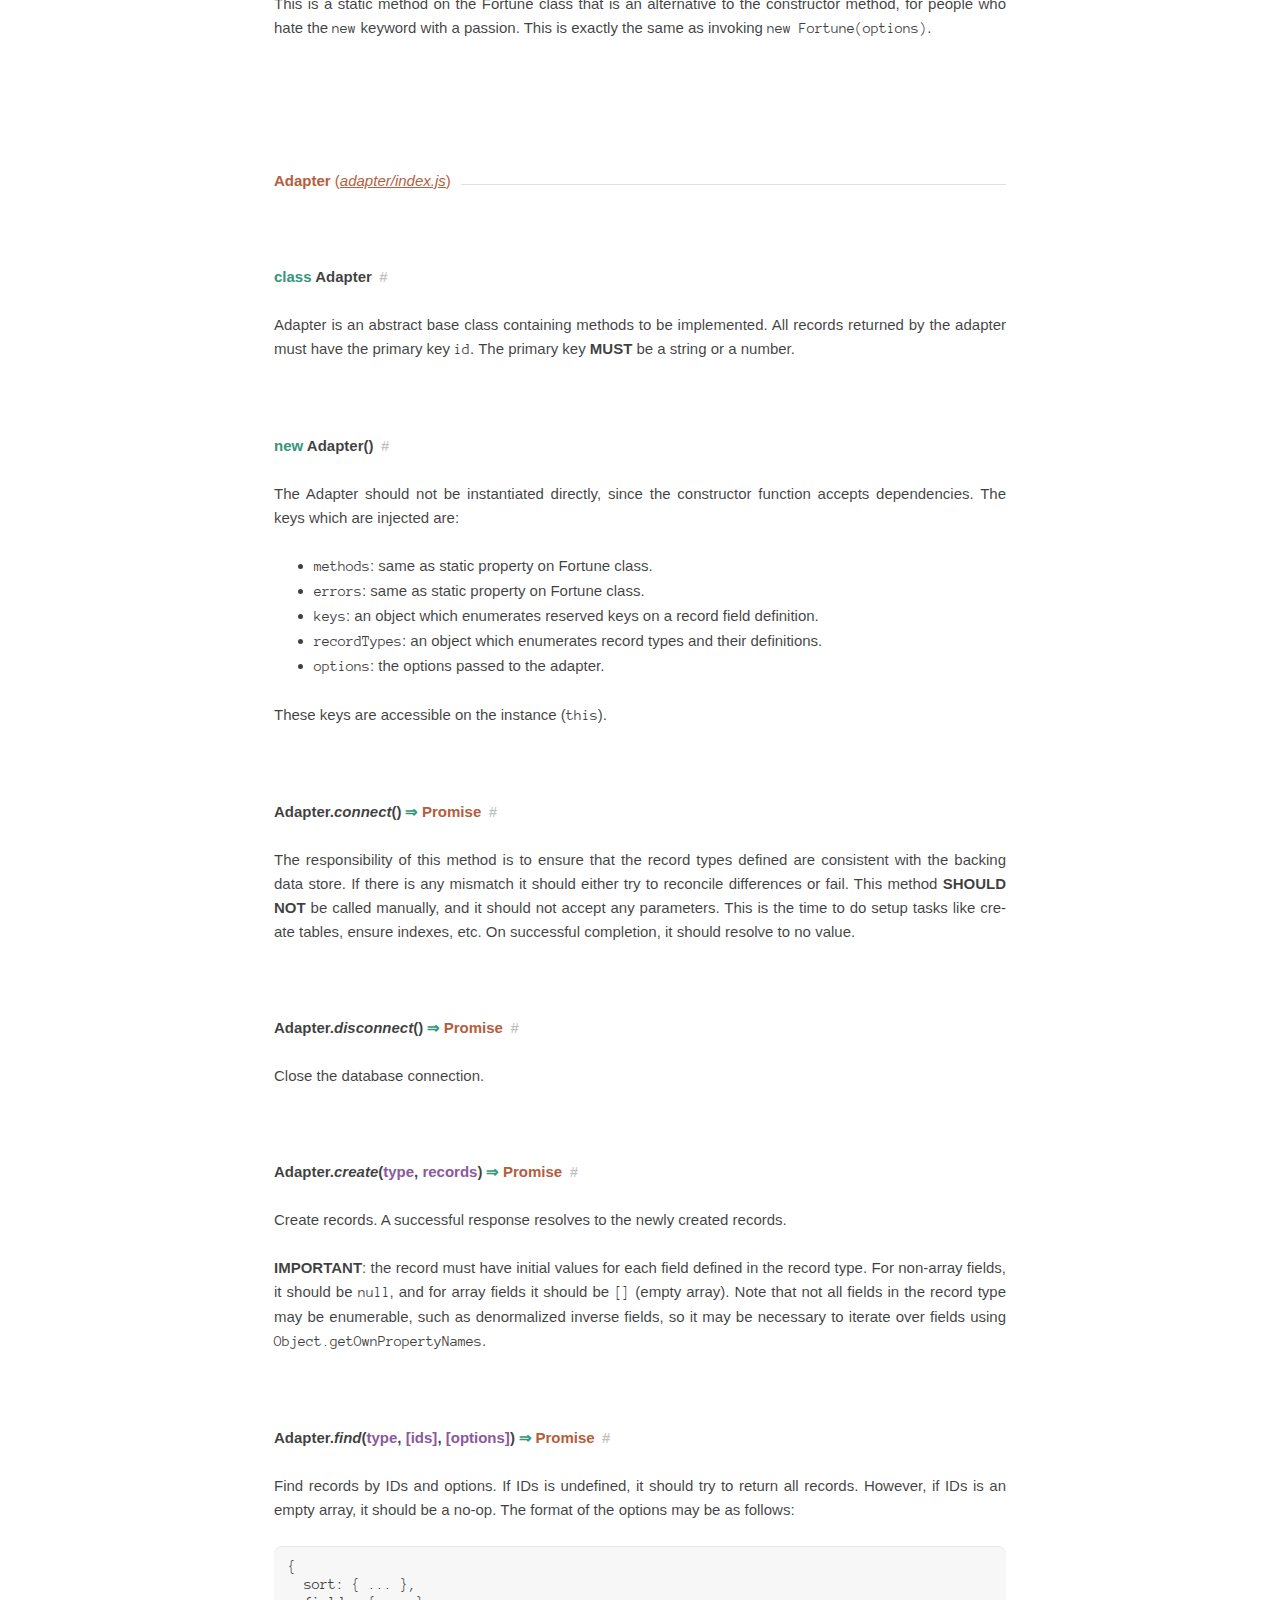
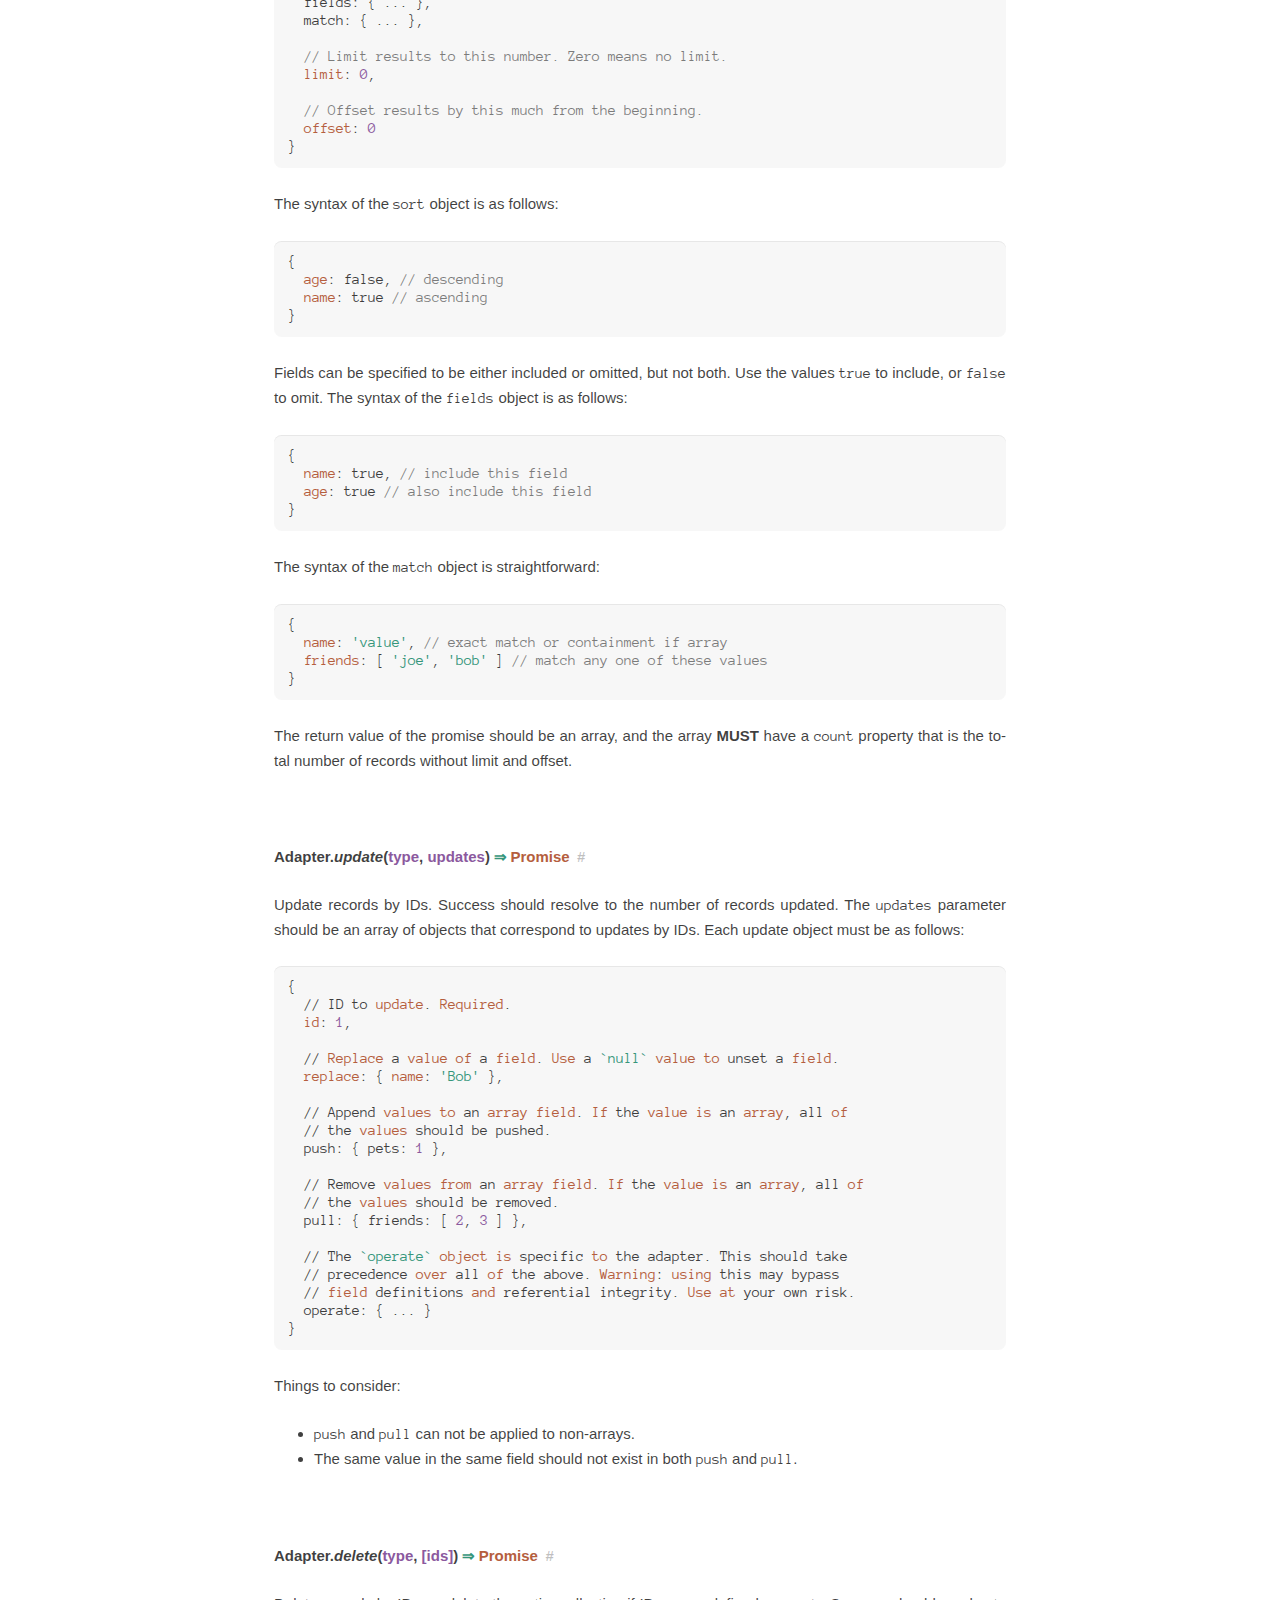
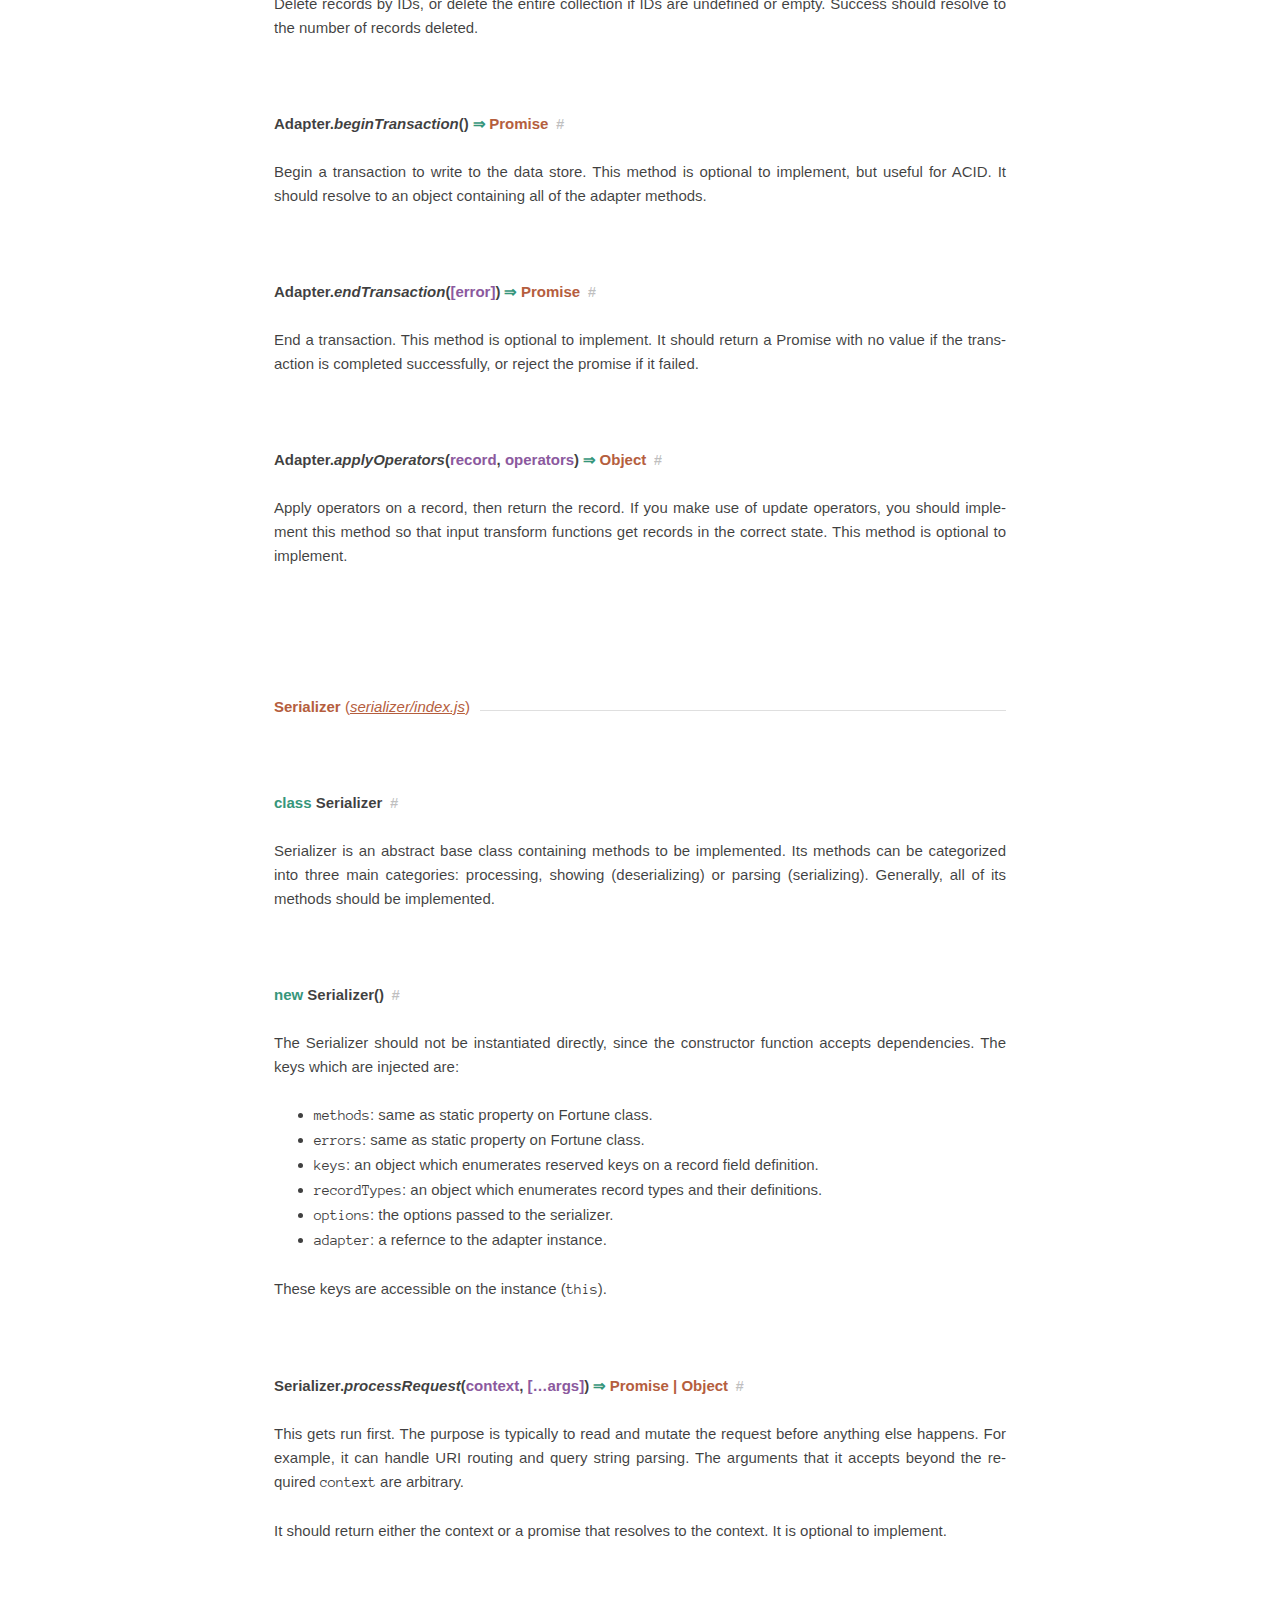
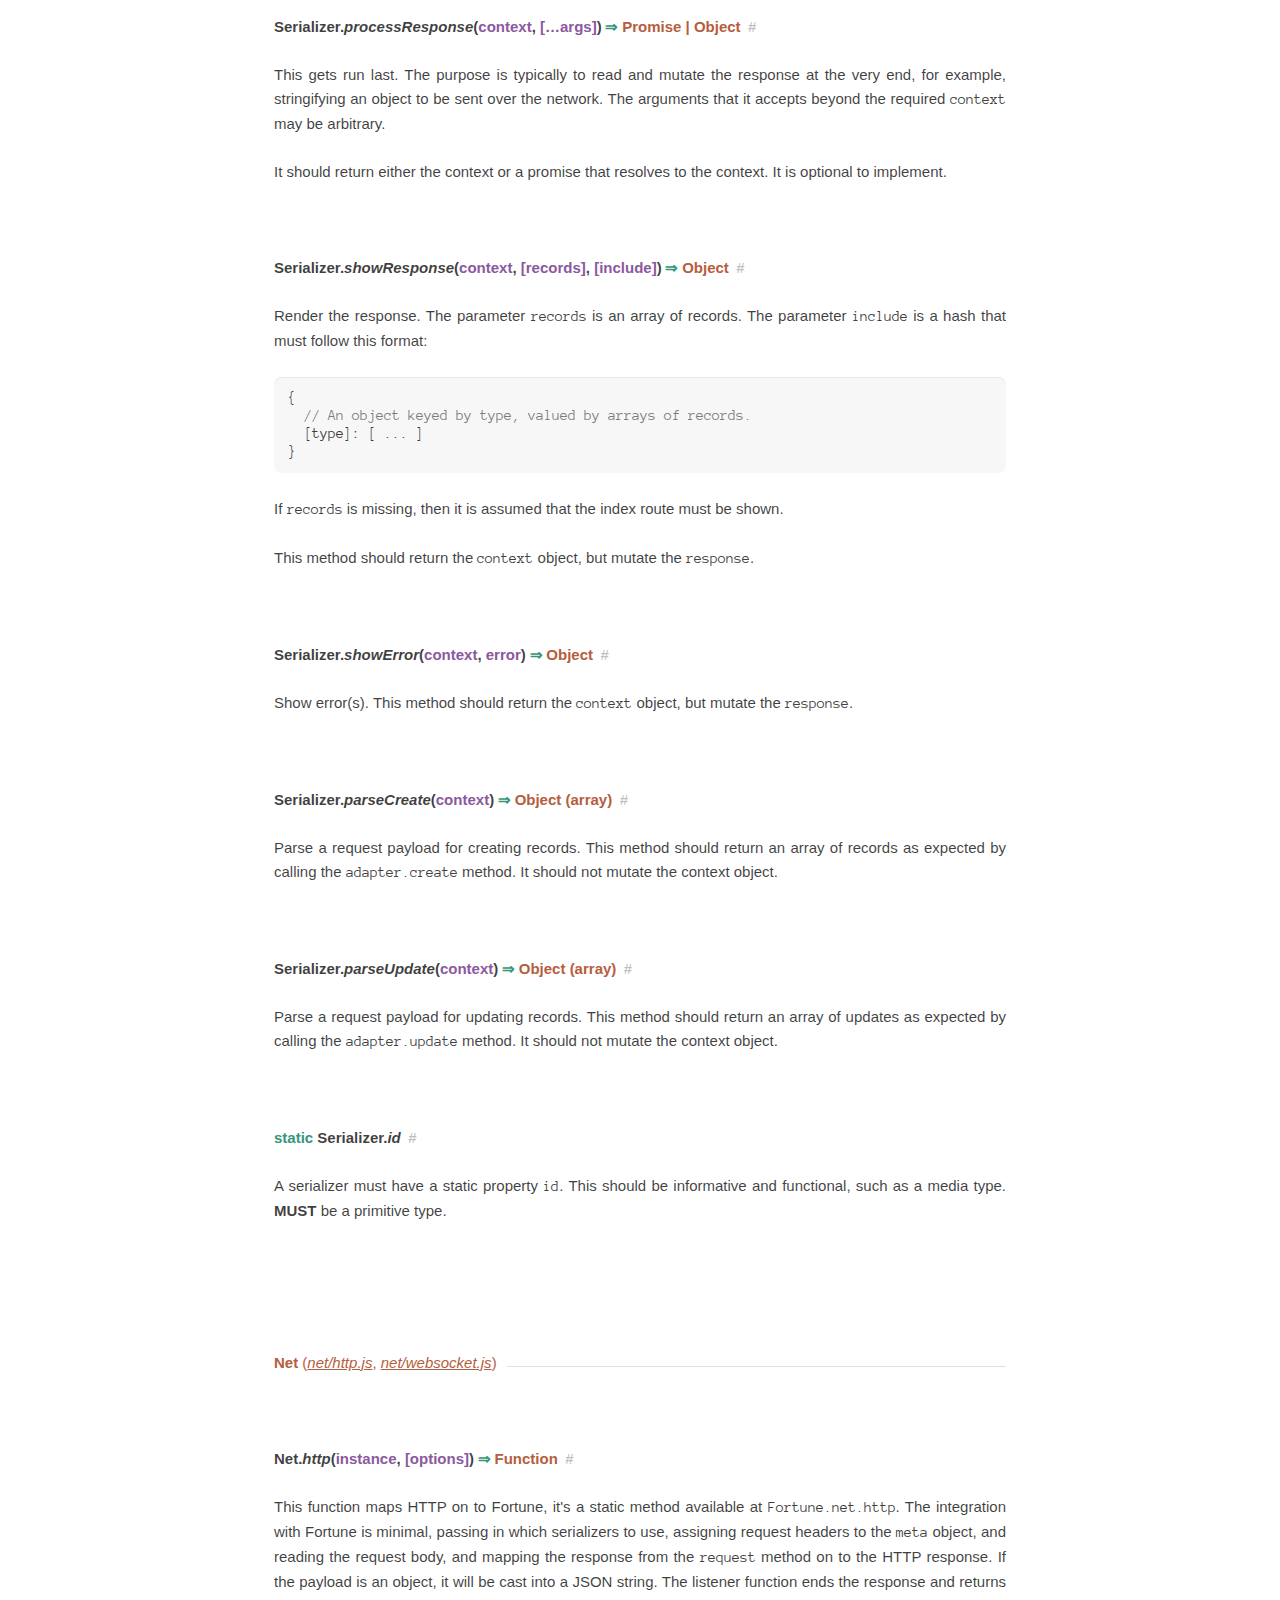
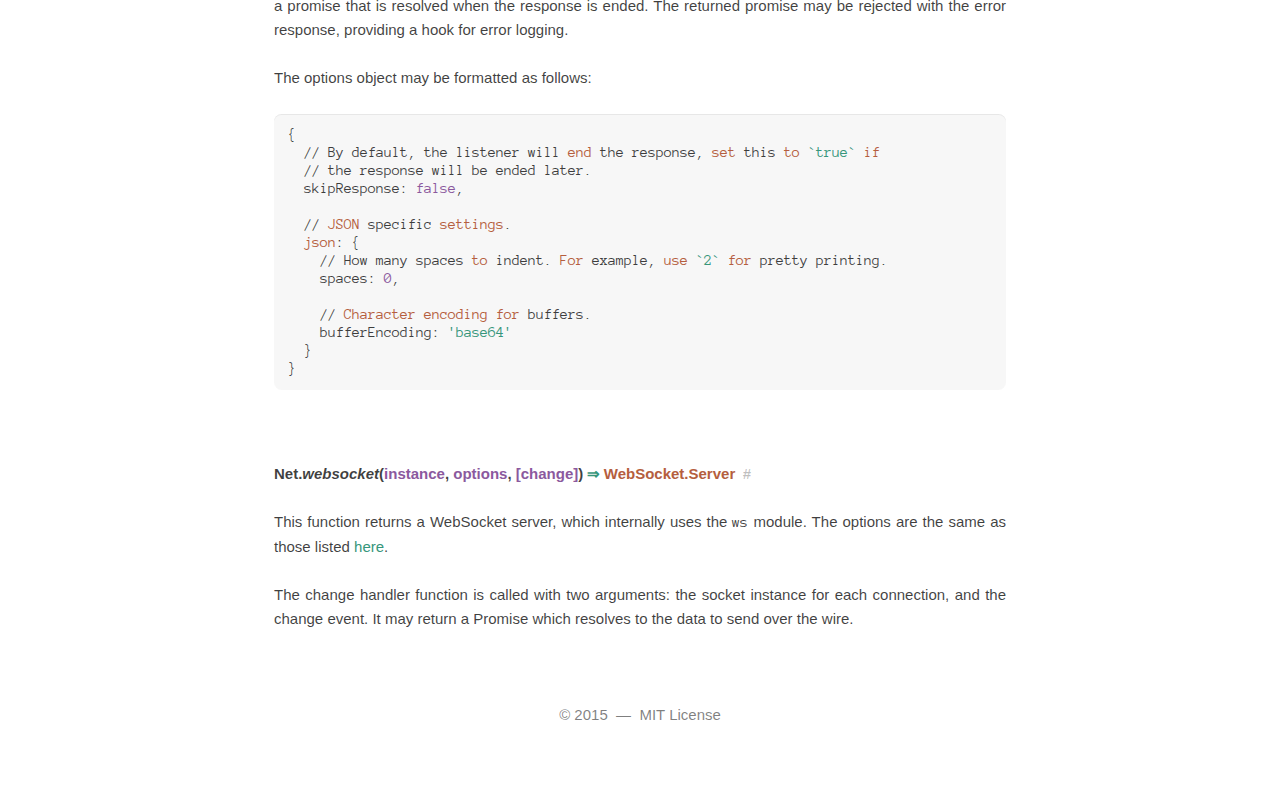
==== commit 49aaed6b: "Update website from deploy script." ====
--- a/api/index.html
+++ b/api/index.html
@@ -3,7 +3,7 @@
 This page is automatically generated. See:
 https://github.com/fortunejs/fortune/tree/master/website
 
---><html lang="en"><head><title>API Reference</title><meta name="viewport" content="width=device-width,initial-scale=1"><meta charset="utf-8"><link rel="icon" href="../assets/piggu.png"><link rel="stylesheet" href="../assets/index.css"></head><body><header><a href="https://github.com/fortunejs/fortune" id="corner">Fork on GitHub</a> <a href="../"><img src="../assets/piggu.svg" alt="Piggu" class="emblem"></a> <a href="../"><img src="../assets/fortune_type.svg" alt="Fortune.js" class="logo-type"></a><nav><a href="../getting-started/">Getting Started</a><!--
+--><html lang="en"><head><title>API Reference</title><meta name="viewport" content="width=device-width,initial-scale=1"><meta charset="utf-8"><link rel="icon" href="../assets/piggu.png"><link rel="stylesheet" href="../assets/index.css"></head><body><header><a href="https://github.com/fortunejs/fortune" id="corner"><span>Fork on</span> GitHub</a> <a href="../"><img src="../assets/piggu.svg" alt="Piggu" class="emblem"></a> <a href="../"><img src="../assets/fortune_type.svg" alt="Fortune.js" class="logo-type"></a><nav><a href="../getting-started/">Getting Started</a><!--
         --><a href="../api/">API Reference</a><!--
         --><a href="../plugins/">Plugins</a></nav></header><article><div class="api"><h6>Fortune <span>(<a href="https://github.com/fortunejs/fortune/blob/master/lib/core.js"><em>core.js</em></a>)</span></h6><h2 id="fortune"><span class="class">class</span> Fortune<!--
         --><!--
--- a/assets/index.css
+++ b/assets/index.css
@@ -1,2 +1,2 @@
 html{box-sizing:border-box}*,:after,:before{box-sizing:inherit}
-/*! normalize.css v3.0.3 | MIT License | github.com/necolas/normalize.css */html{font-family:sans-serif;-ms-text-size-adjust:100%;-webkit-text-size-adjust:100%}body{margin:0}article,aside,details,figcaption,figure,footer,header,hgroup,main,menu,nav,section,summary{display:block}audio,canvas,progress,video{display:inline-block;vertical-align:baseline}audio:not([controls]){display:none;height:0}[hidden],template{display:none}a{background-color:transparent}a:active,a:hover{outline:0}abbr[title]{border-bottom:1px dotted}b,strong{font-weight:700}dfn{font-style:italic}h1{font-size:2em;margin:.67em 0}mark{background:#ff0;color:#000}small{font-size:80%}sub,sup{font-size:75%;line-height:0;position:relative;vertical-align:baseline}sup{top:-.5em}sub{bottom:-.25em}img{border:0}svg:not(:root){overflow:hidden}figure{margin:1em 40px}hr{box-sizing:content-box;height:0}pre{overflow:auto}code,kbd,pre,samp{font-family:monospace;font-size:1em}button,input,optgroup,select,textarea{color:inherit;font:inherit;margin:0}button{overflow:visible}button,select{text-transform:none}button,html input[type=button],input[type=reset],input[type=submit]{-webkit-appearance:button;cursor:pointer}button[disabled],html input[disabled]{cursor:default}button::-moz-focus-inner,input::-moz-focus-inner{border:0;padding:0}input{line-height:normal}input[type=checkbox],input[type=radio]{box-sizing:border-box;padding:0}input[type=number]::-webkit-inner-spin-button,input[type=number]::-webkit-outer-spin-button{height:auto}input[type=search]{-webkit-appearance:textfield;box-sizing:content-box}input[type=search]::-webkit-search-cancel-button,input[type=search]::-webkit-search-decoration{-webkit-appearance:none}fieldset{border:1px solid silver;margin:0 2px;padding:.35em .625em .75em}legend{border:0;padding:0}textarea{overflow:auto}optgroup{font-weight:700}table{border-collapse:collapse;border-spacing:0}td,th{padding:0}@font-face{font-family:Muli;font-style:normal;font-weight:400;src:url(Muli.woff) format('woff')}@font-face{font-family:Muli;font-style:italic;font-weight:400;src:url(Muli-Italic.woff) format('woff')}@font-face{font-family:Muli;font-style:normal;font-weight:700;src:url(Muli-Bold.woff) format('woff')}@font-face{font-family:Muli;font-style:italic;font-weight:700;src:url(Muli-BoldItalic.woff) format('woff')}@font-face{font-family:Anonymous Pro;font-style:normal;font-weight:400;src:url(AnonymousPro.woff) format('woff')}.hljs-attribute,.hljs-built_in,.hljs-keyword,.hljs-label{color:#b55e3e}.hljs-literal,.hljs-number,.hljs-subst{color:#8b599e}.hljs-string{color:#36967b}.hljs-comment{color:#000;color:rgba(0,0,0,.5)}.api h6{color:#b55e3e;margin-top:-.53333em;padding-top:2.13333em;margin-bottom:.53333em;overflow:hidden}.api h6:first-of-type{margin-top:0;padding-top:0}.api h6 em{text-decoration:underline}.api h6 span{position:relative;font-weight:400}.api h6 span:after{background-color:#000;background-color:rgba(0,0,0,.125);position:absolute;top:.8em;left:calc(100% + 1em * 2/3);width:1000em;height:1px;display:block;content:' '}.api h6 a{text-decoration:none;color:#b55e3e}.api h6 a:after{content:', '}.api h6 a:last-of-type:after{display:none}.api .arrow,.api .class{color:#36967b}.api .arrow{margin:0 .25em}.api .key{font-style:italic}.api .parameter{color:#8b599e}.api .return{color:#b55e3e}.api>hr{height:4.8em;border:0}.api>hr:last-of-type{display:none}body,html{width:100%;overflow-x:hidden;overflow-y:auto}body{background-color:#fff;font-family:Muli,sans-serif;font-size:15px;color:#000;color:rgba(0,0,0,.75);line-height:1.6em}a{color:inherit;text-decoration:inherit}h1,h2,h3,h4,h5,h6{font-size:1em;margin:4.8em 0 1.6em}h1 a.anchor,h2 a.anchor,h3 a.anchor,h4 a.anchor,h5 a.anchor,h6 a.anchor{color:#000;color:rgba(0,0,0,.25);margin-left:.5em}ol,p,pre,table,ul{margin:0 0 1.6em}code,pre{font-family:Anonymous Pro,monospace}pre{padding:.8em .96em;background-color:#000;background-color:rgba(0,0,0,.03125);border-radius:.5em;box-shadow:inset 0 1px 0 rgba(0,0,0,.0625);line-height:1.2em}pre.install code:before{content:'$ ';color:#000;color:rgba(0,0,0,.25)}table{border-spacing:0;border-collapse:collapse;position:relative;box-shadow:0 1px 0 rgba(0,0,0,.0625) inset;width:100%}table td,table th{padding:.53333em 1.06667em}table th{-webkit-hyphens:none;-moz-hyphens:none;-ms-hyphens:none;hyphens:none;white-space:nowrap;background-color:#000;background-color:rgba(0,0,0,.03125)}tbody code{background:none;padding:0}tbody tr:nth-of-type(2n){background-color:#000;background-color:rgba(0,0,0,.03125)}section{max-width:50em;margin:0 auto;position:relative}section:after{content:' ';display:block;clear:both}header{background-color:#fe7;text-align:center;padding-top:3.2em}header>a{width:12em}header .emblem,header>a{display:block;margin:0 auto}header .emblem{height:6.4em;padding-bottom:1.2em}header .logo-type{display:block;height:1.6em;margin:0 auto 2.4em}header nav{position:relative;padding:1.6em}header nav:before{display:block;content:' ';position:absolute;top:0;left:0;height:1px;width:100%;background-color:#000;background-color:rgba(0,0,0,.125)}header nav a{color:#000;color:rgba(0,0,0,.5)}header nav a:after{content:'⁄';margin-right:1.33333em;padding-left:1.33333em;color:#000;color:rgba(0,0,0,.25)}header nav a:last-of-type:after{display:none}article{max-width:50em;margin:4.8em auto;padding:0 1.6em;text-align:justify;-webkit-hyphens:auto;-moz-hyphens:auto;-ms-hyphens:auto;hyphens:auto}article a{color:#36967b}footer{text-align:center;max-width:50em;position:relative;margin:4.8em auto;color:#000;color:rgba(0,0,0,.5)}footer p{margin:0}#corner{position:absolute;top:-2.13333em;right:-7.07109em;-webkit-transform:rotate(45deg);-ms-transform:rotate(45deg);transform:rotate(45deg);-webkit-transform-origin:0 0;-ms-transform-origin:0 0;transform-origin:0 0;width:15.2em;line-height:2.13333em;text-align:center;display:block;background-color:#fca889;color:#fff}@media screen and (max-width:800px){body{font-size:9pt}header{background-color:#fe7;text-align:center;padding-top:2.4em}header nav{padding:1.2em 1.6em}header nav a:after{margin-right:.66667em;padding-left:.66667em}article{margin:2.4em auto}h1,h2,h3,h4,h5,h6{margin-top:4em}footer{margin:4em auto}.api>hr{height:2.4em}#corner{display:none}}+/*! normalize.css v3.0.3 | MIT License | github.com/necolas/normalize.css */html{font-family:sans-serif;-ms-text-size-adjust:100%;-webkit-text-size-adjust:100%}body{margin:0}article,aside,details,figcaption,figure,footer,header,hgroup,main,menu,nav,section,summary{display:block}audio,canvas,progress,video{display:inline-block;vertical-align:baseline}audio:not([controls]){display:none;height:0}[hidden],template{display:none}a{background-color:transparent}a:active,a:hover{outline:0}abbr[title]{border-bottom:1px dotted}b,strong{font-weight:700}dfn{font-style:italic}h1{font-size:2em;margin:.67em 0}mark{background:#ff0;color:#000}small{font-size:80%}sub,sup{font-size:75%;line-height:0;position:relative;vertical-align:baseline}sup{top:-.5em}sub{bottom:-.25em}img{border:0}svg:not(:root){overflow:hidden}figure{margin:1em 40px}hr{box-sizing:content-box;height:0}pre{overflow:auto}code,kbd,pre,samp{font-family:monospace;font-size:1em}button,input,optgroup,select,textarea{color:inherit;font:inherit;margin:0}button{overflow:visible}button,select{text-transform:none}button,html input[type=button],input[type=reset],input[type=submit]{-webkit-appearance:button;cursor:pointer}button[disabled],html input[disabled]{cursor:default}button::-moz-focus-inner,input::-moz-focus-inner{border:0;padding:0}input{line-height:normal}input[type=checkbox],input[type=radio]{box-sizing:border-box;padding:0}input[type=number]::-webkit-inner-spin-button,input[type=number]::-webkit-outer-spin-button{height:auto}input[type=search]{-webkit-appearance:textfield;box-sizing:content-box}input[type=search]::-webkit-search-cancel-button,input[type=search]::-webkit-search-decoration{-webkit-appearance:none}fieldset{border:1px solid silver;margin:0 2px;padding:.35em .625em .75em}legend{border:0;padding:0}textarea{overflow:auto}optgroup{font-weight:700}table{border-collapse:collapse;border-spacing:0}td,th{padding:0}@font-face{font-family:Muli;font-style:normal;font-weight:400;src:url(Muli.woff) format('woff')}@font-face{font-family:Muli;font-style:italic;font-weight:400;src:url(Muli-Italic.woff) format('woff')}@font-face{font-family:Muli;font-style:normal;font-weight:700;src:url(Muli-Bold.woff) format('woff')}@font-face{font-family:Muli;font-style:italic;font-weight:700;src:url(Muli-BoldItalic.woff) format('woff')}@font-face{font-family:Anonymous Pro;font-style:normal;font-weight:400;src:url(AnonymousPro.woff) format('woff')}.hljs-attribute,.hljs-built_in,.hljs-keyword,.hljs-label{color:#b55e3e}.hljs-literal,.hljs-number,.hljs-subst{color:#8b599e}.hljs-string{color:#36967b}.hljs-comment{color:#000;color:rgba(0,0,0,.5)}.api h6{color:#b55e3e;margin-top:-.53333em;padding-top:2.13333em;margin-bottom:.53333em;overflow:hidden}.api h6:first-of-type{margin-top:0;padding-top:0}.api h6 em{text-decoration:underline}.api h6 span{position:relative;font-weight:400}.api h6 span:after{background-color:#000;background-color:rgba(0,0,0,.125);position:absolute;top:.8em;left:calc(100% + 1em * 2/3);width:1000em;height:1px;display:block;content:' '}.api h6 a{text-decoration:none;color:#b55e3e}.api h6 a:after{content:', '}.api h6 a:last-of-type:after{display:none}.api .arrow,.api .class{color:#36967b}.api .arrow{margin:0 .25em}.api .key{font-style:italic}.api .parameter{color:#8b599e}.api .return{color:#b55e3e}.api>hr{height:4.8em;border:0}.api>hr:last-of-type{display:none}body,html{width:100%;overflow-x:hidden;overflow-y:auto}body{background-color:#fff;font-family:Muli,sans-serif;font-size:15px;color:#000;color:rgba(0,0,0,.75);line-height:1.6em}a{color:inherit;text-decoration:inherit}h1,h2,h3,h4,h5,h6{font-size:1em;margin:4.8em 0 1.6em}h1 a.anchor,h2 a.anchor,h3 a.anchor,h4 a.anchor,h5 a.anchor,h6 a.anchor{color:#000;color:rgba(0,0,0,.25);margin-left:.5em}ol,p,pre,table,ul{margin:0 0 1.6em}code,pre{font-family:Anonymous Pro,monospace}pre{padding:.8em .96em;background-color:#000;background-color:rgba(0,0,0,.03125);border-radius:.5em;box-shadow:inset 0 1px 0 rgba(0,0,0,.0625);line-height:1.2em}pre.install code:before{content:'$ ';color:#000;color:rgba(0,0,0,.25)}table{border-spacing:0;border-collapse:collapse;position:relative;box-shadow:0 1px 0 rgba(0,0,0,.0625) inset;width:100%}table td,table th{padding:.53333em 1.06667em}table th{-webkit-hyphens:none;-moz-hyphens:none;-ms-hyphens:none;hyphens:none;white-space:nowrap;background-color:#000;background-color:rgba(0,0,0,.03125)}tbody code{background:none;padding:0}tbody tr:nth-of-type(2n){background-color:#000;background-color:rgba(0,0,0,.03125)}section{max-width:52em;margin:0 auto;position:relative}section:after{content:' ';display:block;clear:both}header{background-color:#fe7;text-align:center;padding-top:3.2em}header>a{width:12em}header .emblem,header>a{display:block;margin:0 auto}header .emblem{height:6.4em;padding-bottom:1.2em}header .logo-type{display:block;height:1.6em;margin:0 auto 2.4em}header nav{position:relative;padding:1.6em}header nav:before{display:block;content:' ';position:absolute;top:0;left:0;height:1px;width:100%;background-color:#000;background-color:rgba(0,0,0,.125)}header nav a{color:#000;color:rgba(0,0,0,.5)}header nav a:after{content:'⁄';margin-right:1.33333em;padding-left:1.33333em;color:#000;color:rgba(0,0,0,.25)}header nav a:last-of-type:after{display:none}article{max-width:52em;margin:4.8em auto;padding:0 1.6em;text-align:justify;-webkit-hyphens:auto;-moz-hyphens:auto;-ms-hyphens:auto;hyphens:auto}article a{color:#36967b}footer{text-align:center;max-width:52em;position:relative;margin:4.8em auto;color:#000;color:rgba(0,0,0,.5)}footer p{margin:0}#corner{position:absolute;top:-2.13333em;right:-6.78824em;-webkit-transform:rotate(45deg);-ms-transform:rotate(45deg);transform:rotate(45deg);-webkit-transform-origin:0 0;-ms-transform-origin:0 0;transform-origin:0 0;width:15em;line-height:2.13333em;text-align:center;display:block;background-color:#fca889;color:#fff}@media screen and (max-width:900px){body{font-size:13px}header{background-color:#fe7;text-align:center;padding-top:2.4em}header nav{padding:1.2em 1.6em}header nav a:after{margin-right:.66667em;padding-left:.66667em}article{margin:2.4em auto}h1,h2,h3,h4,h5,h6{margin-top:4em}footer{margin:4em auto}.api>hr{height:2.4em}#corner{top:-2.13333em;right:-4.80834em;width:9em}#corner span{display:none}}@media screen and (max-width:640px){body{font-size:9pt}}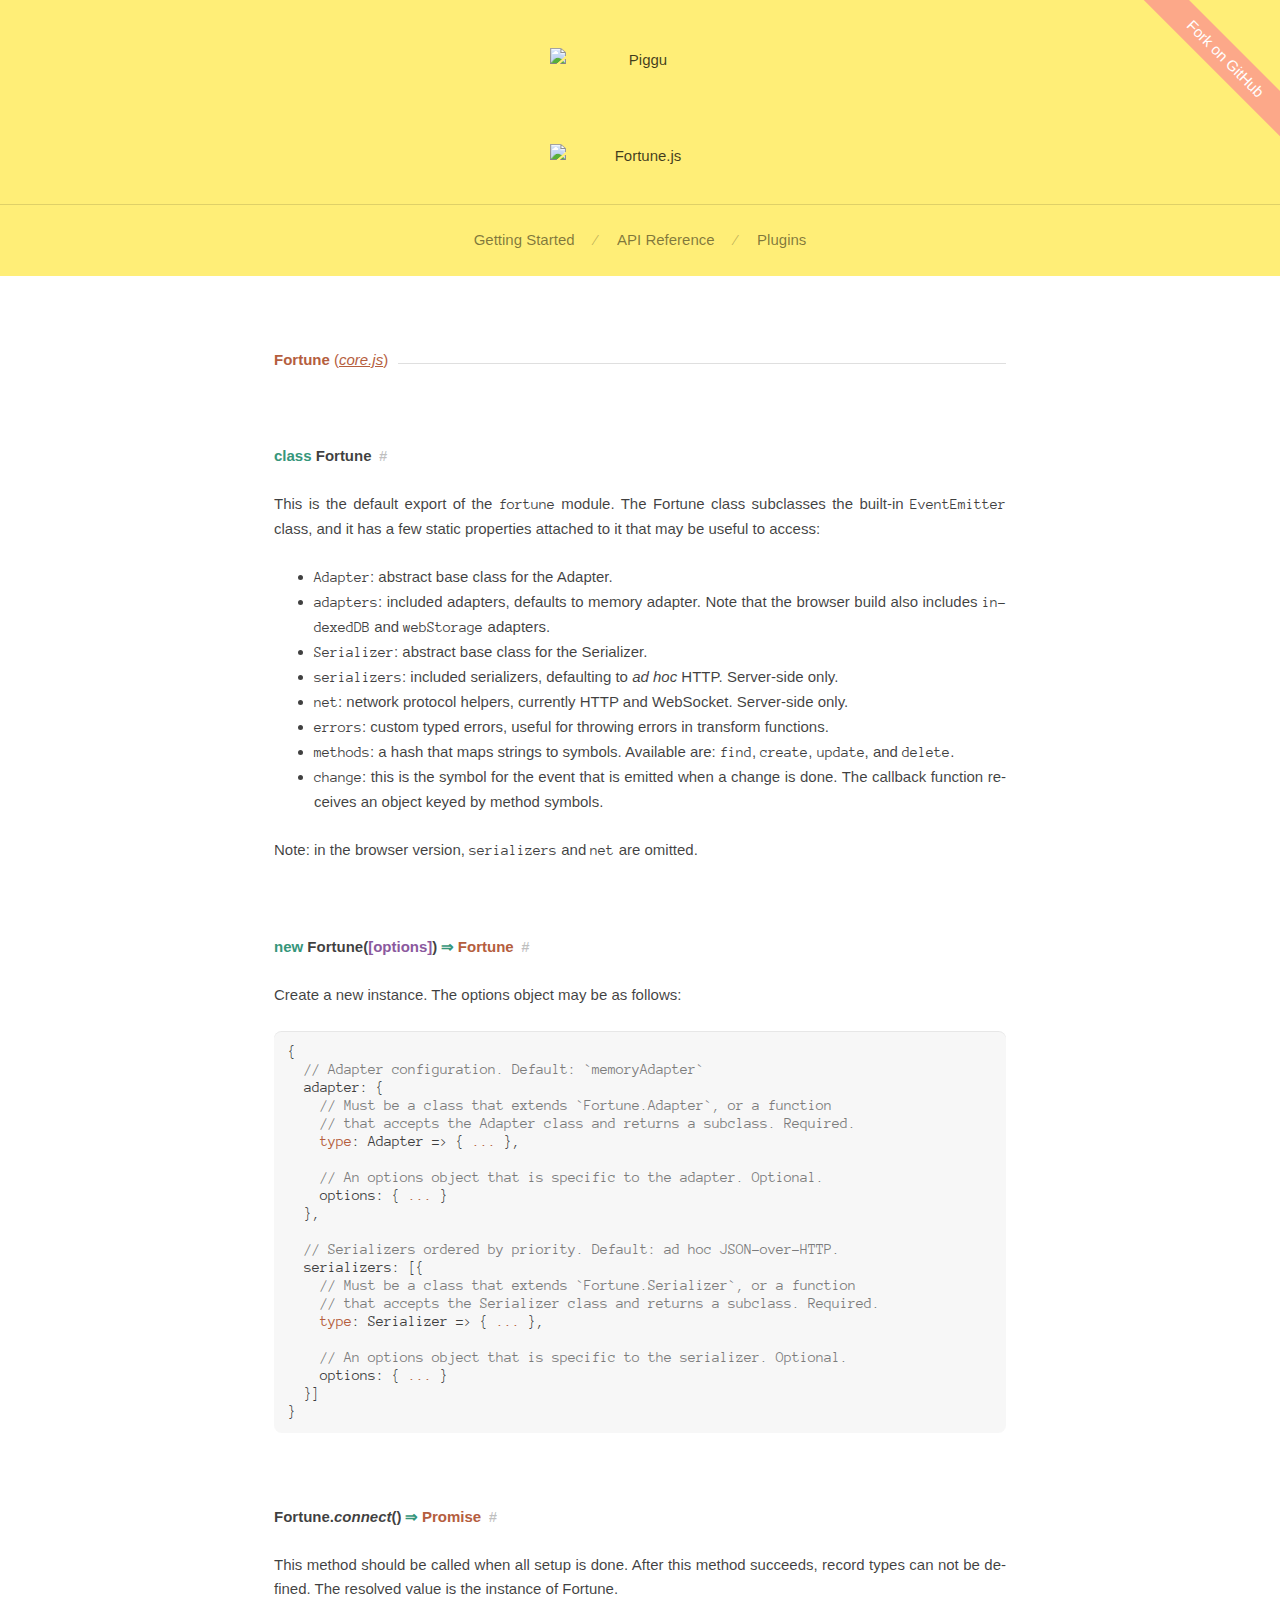
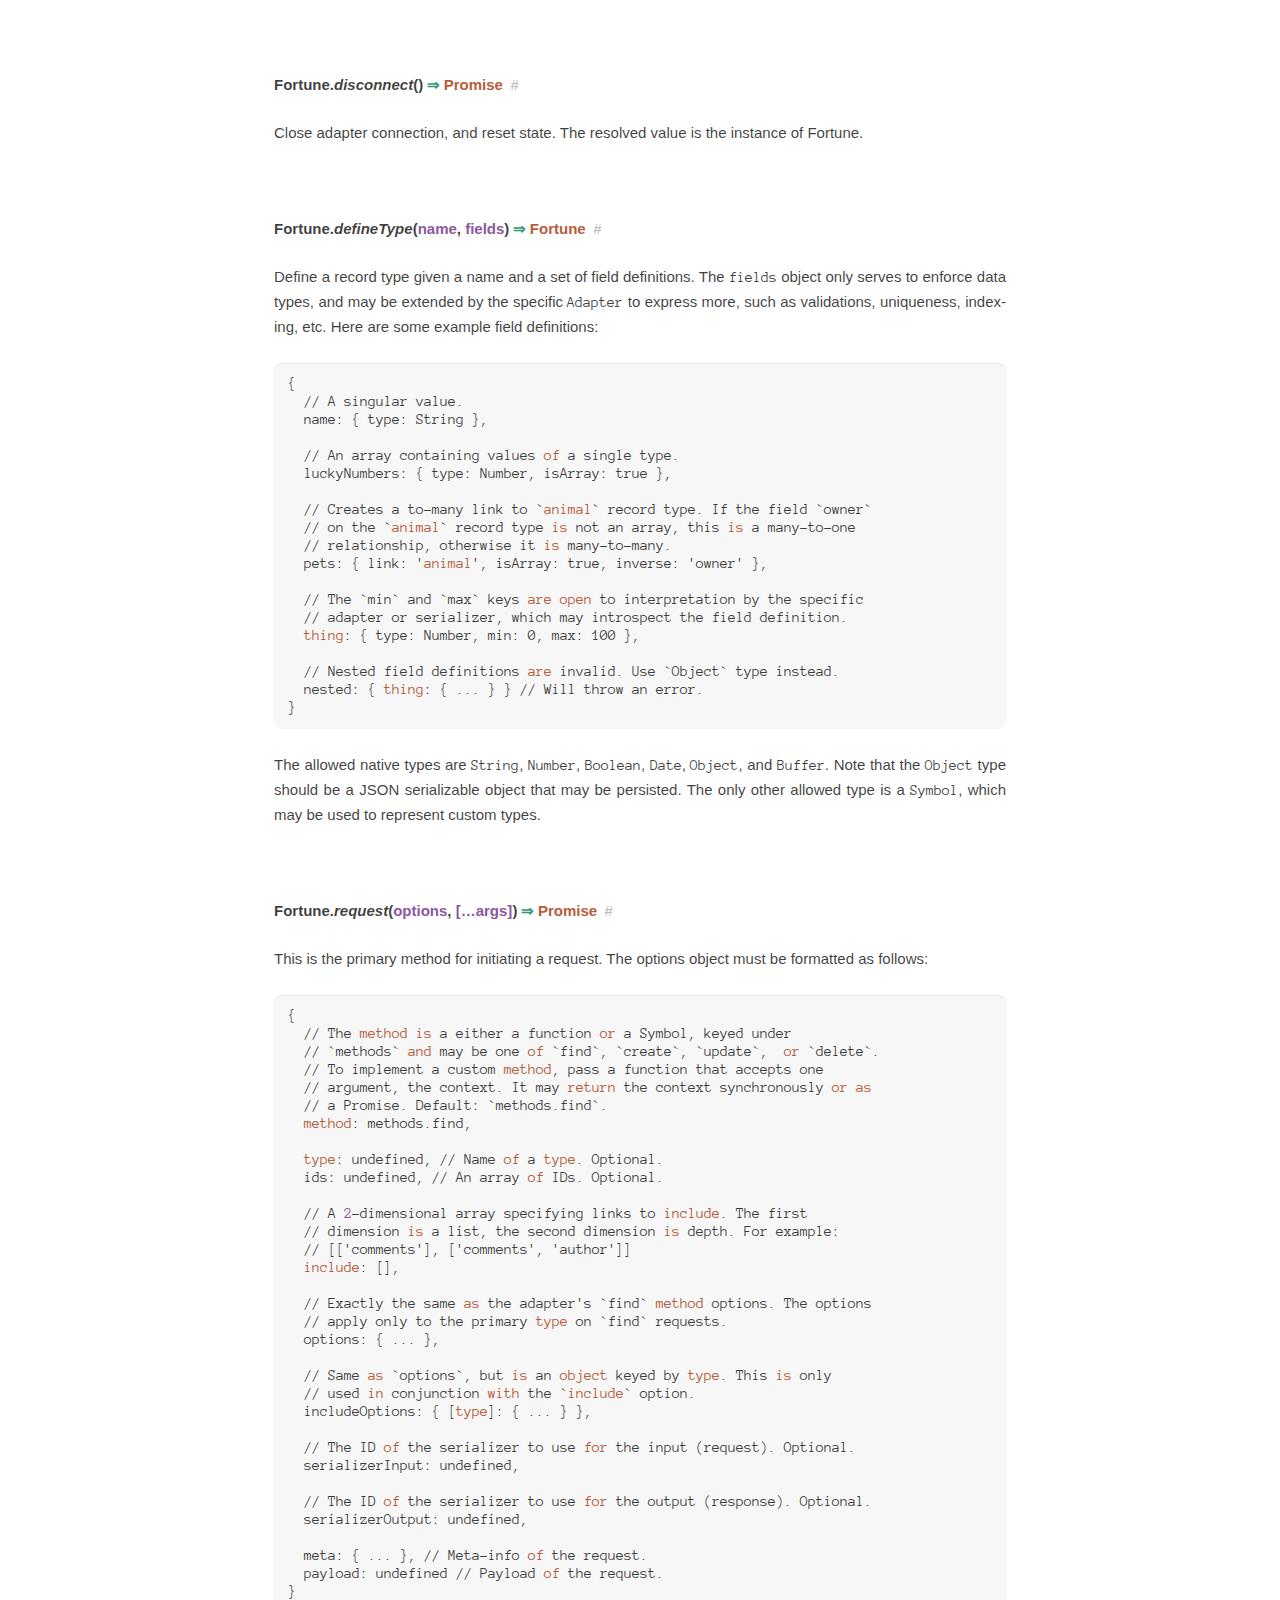
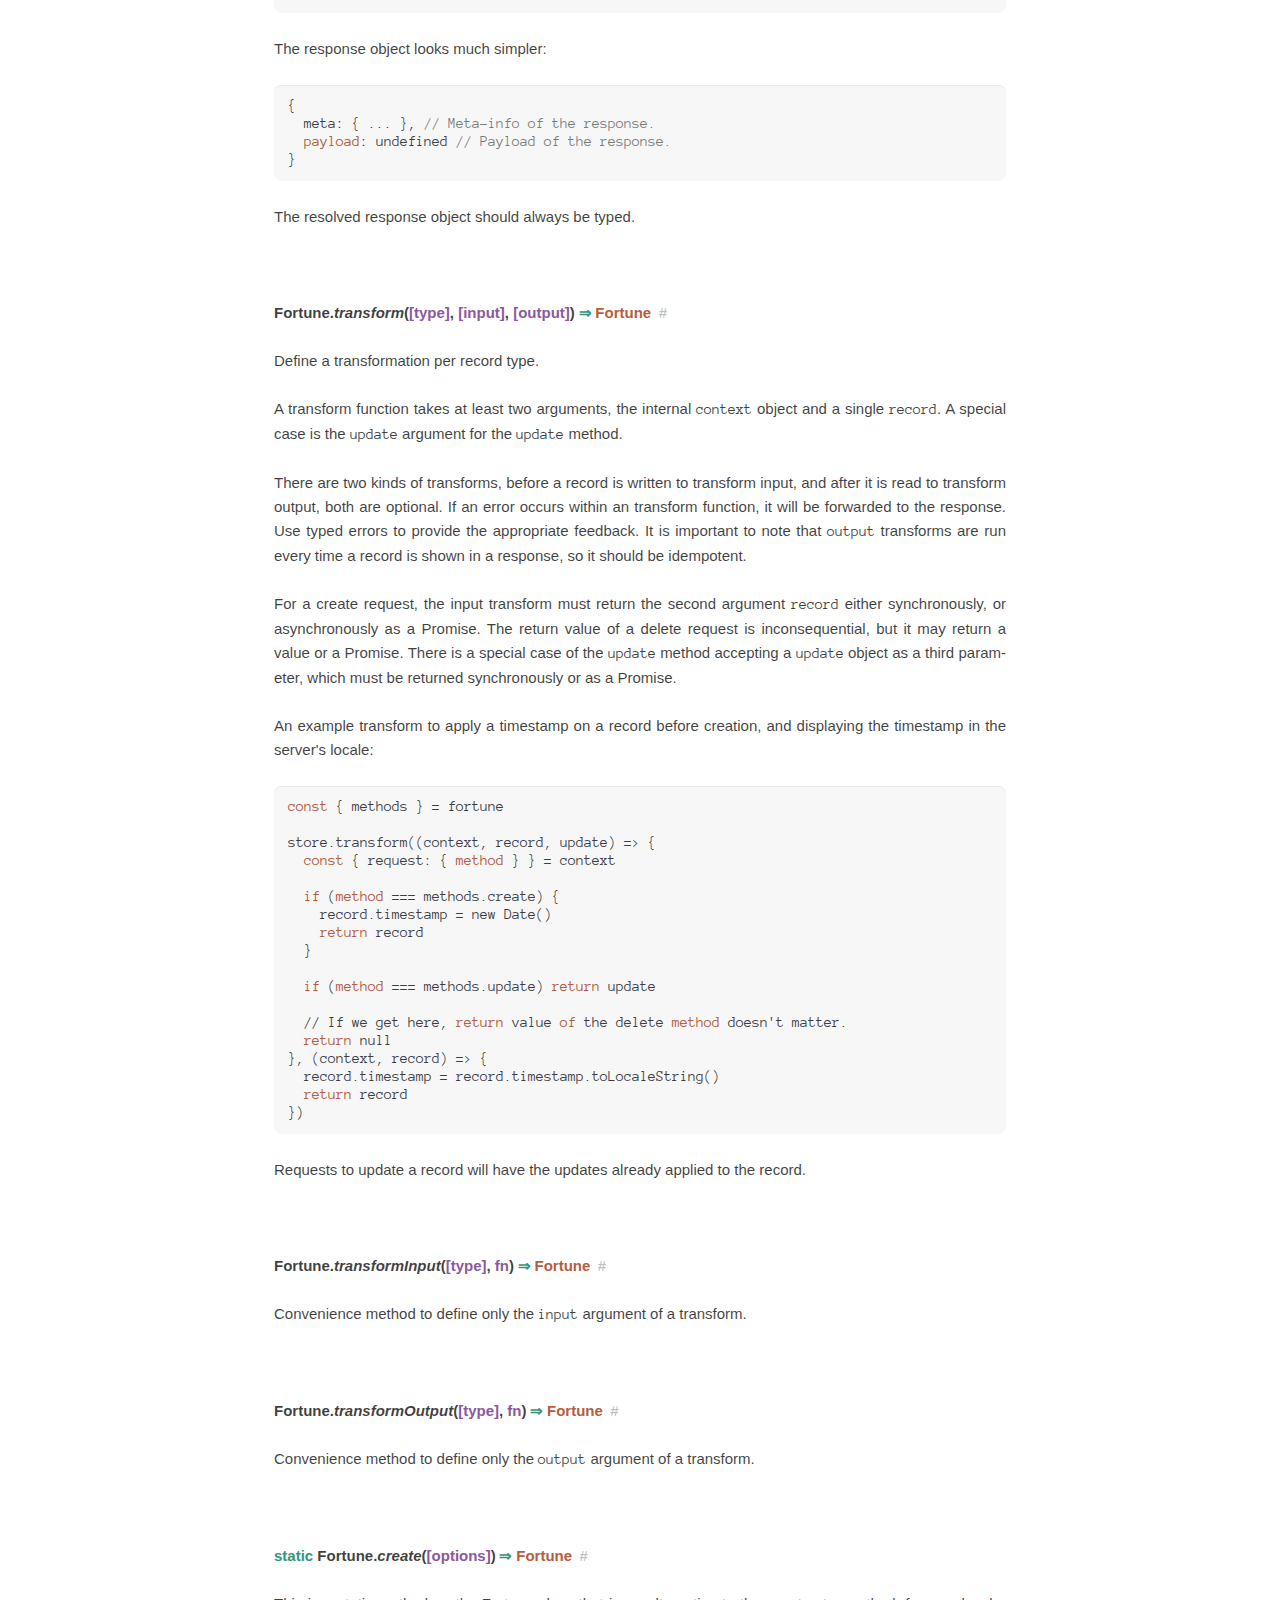
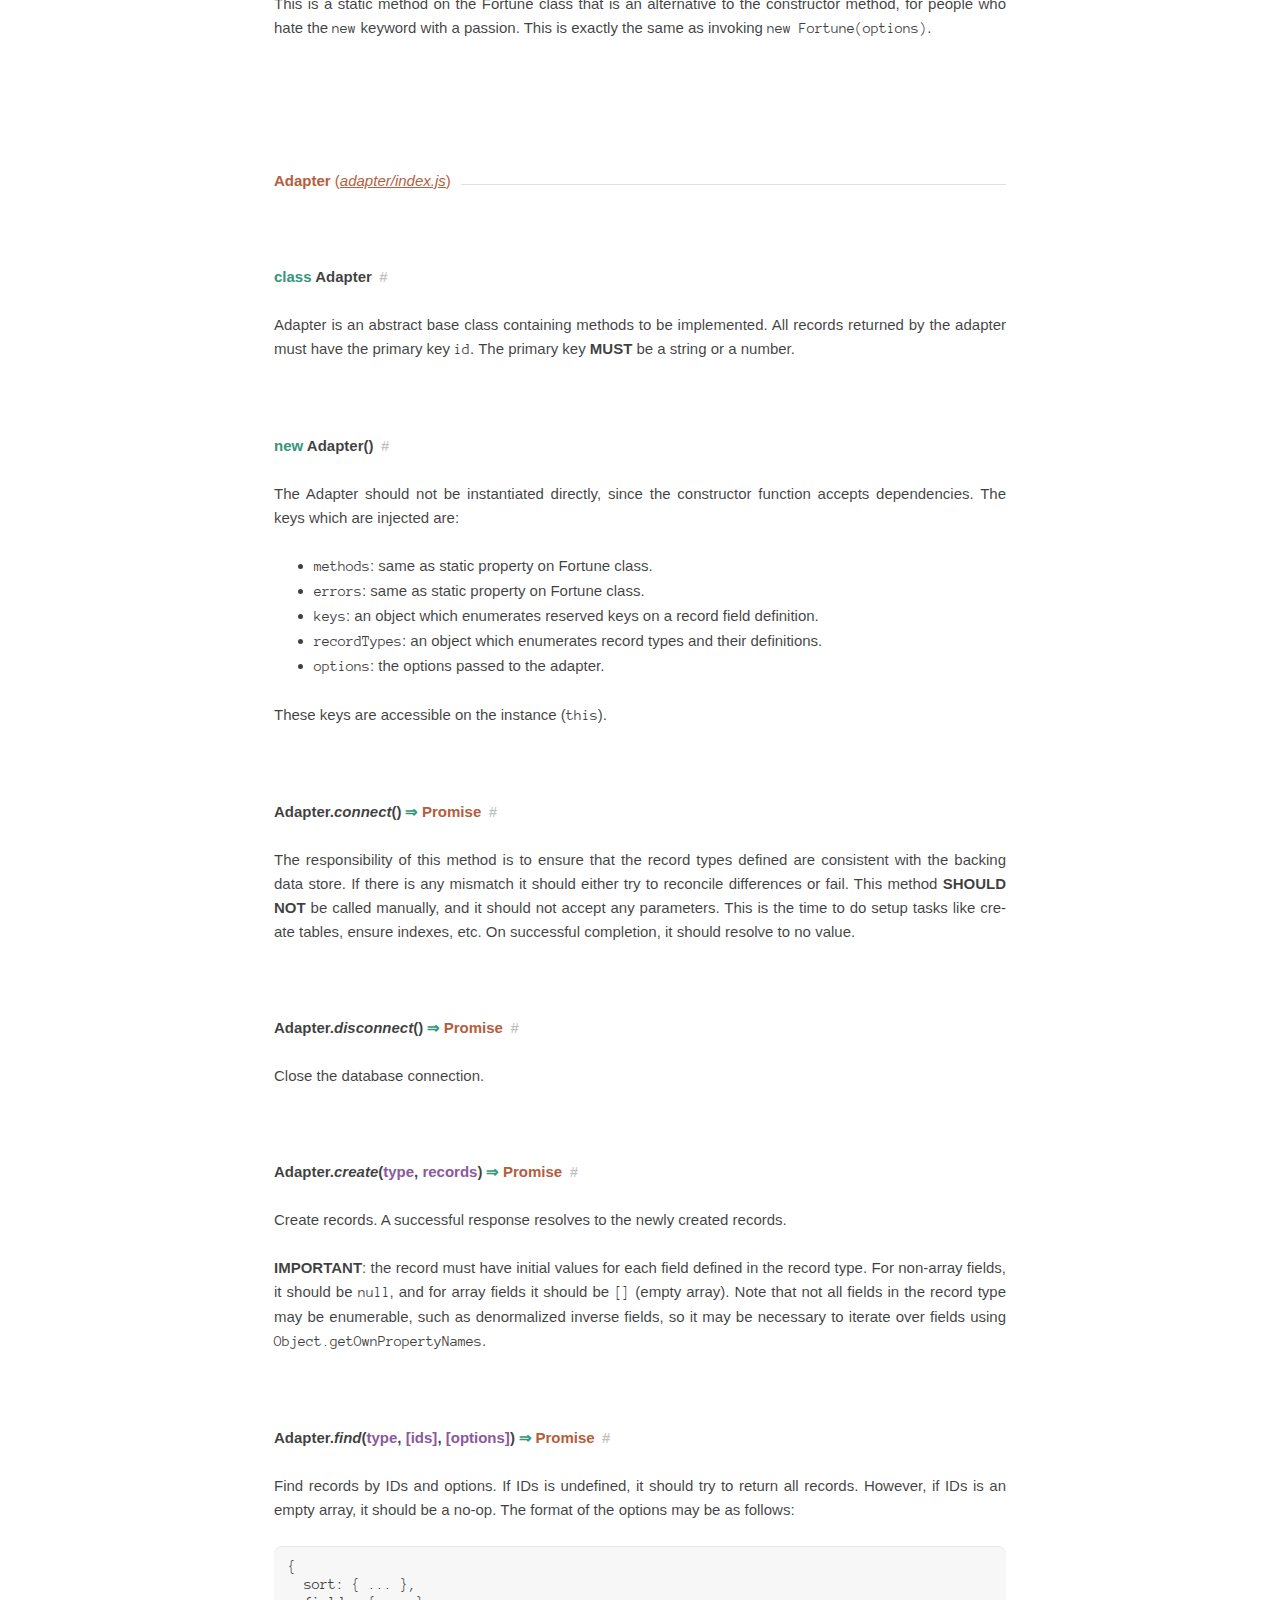
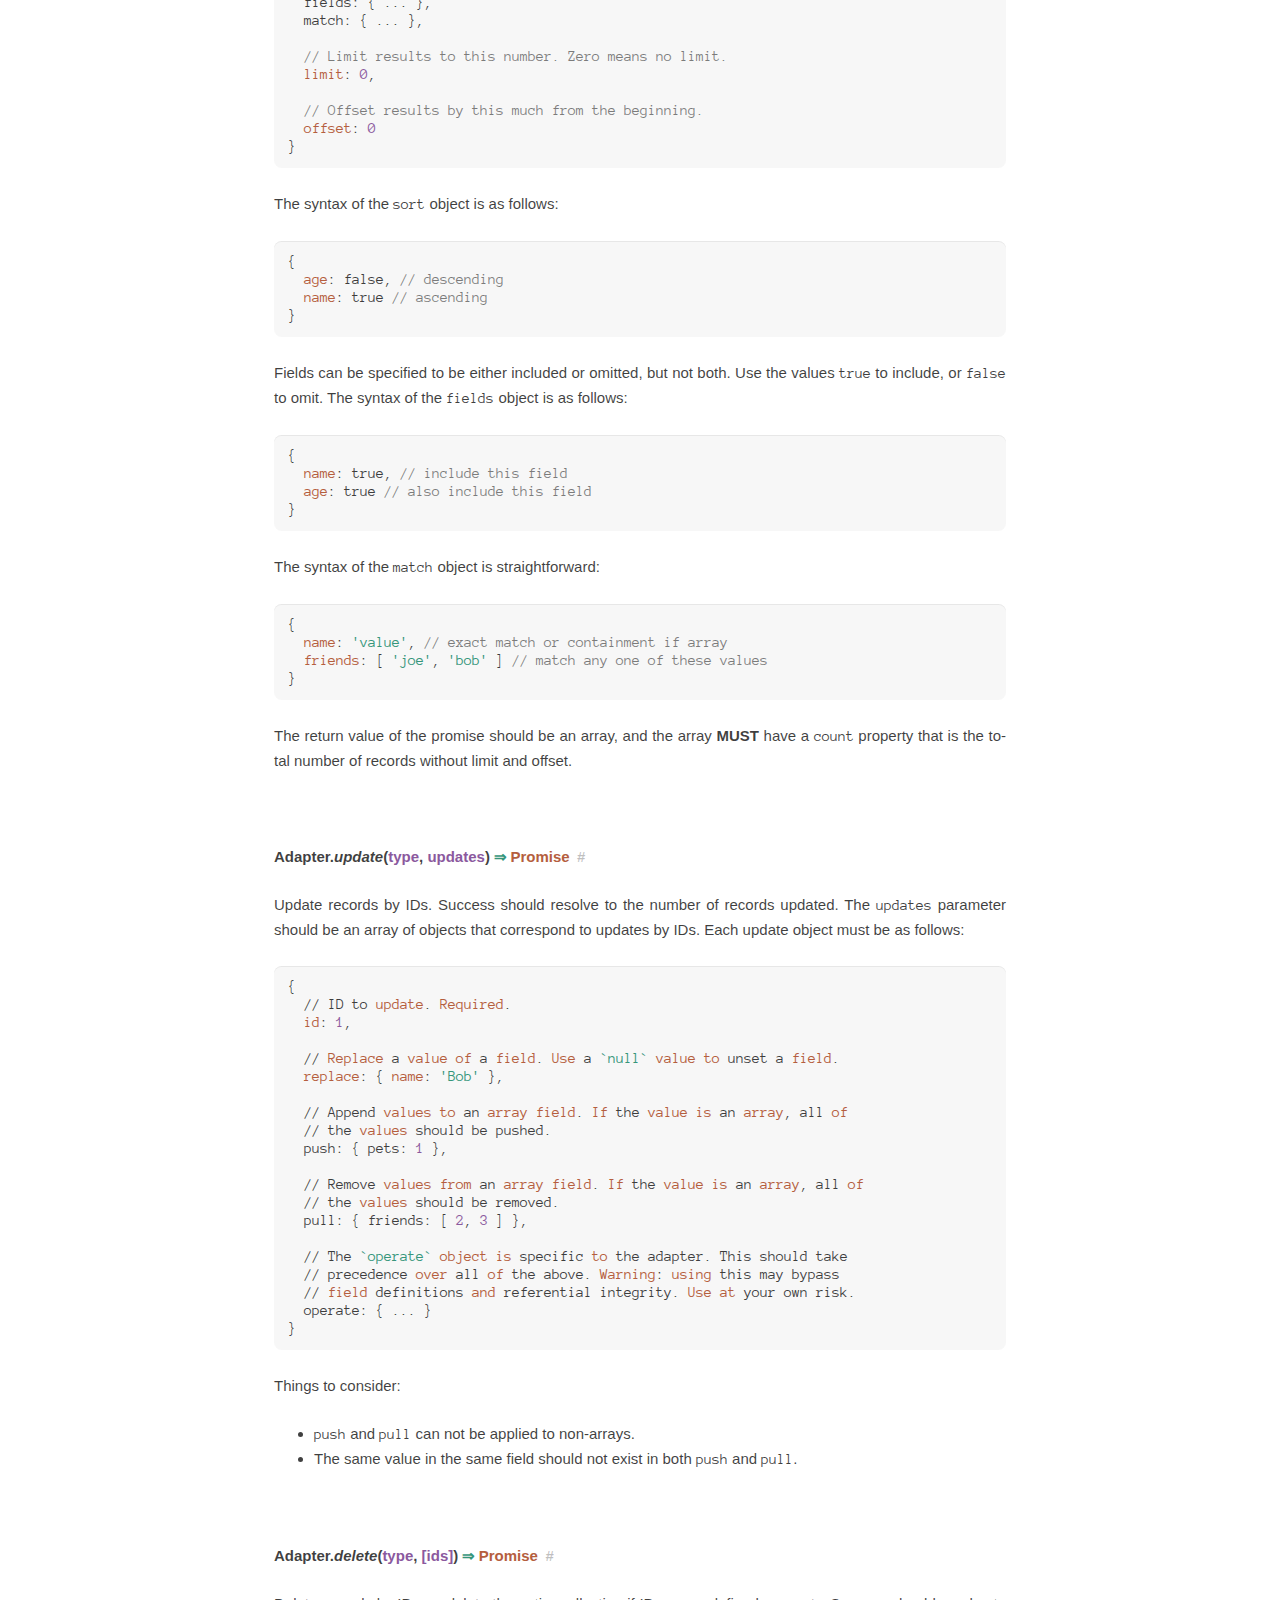
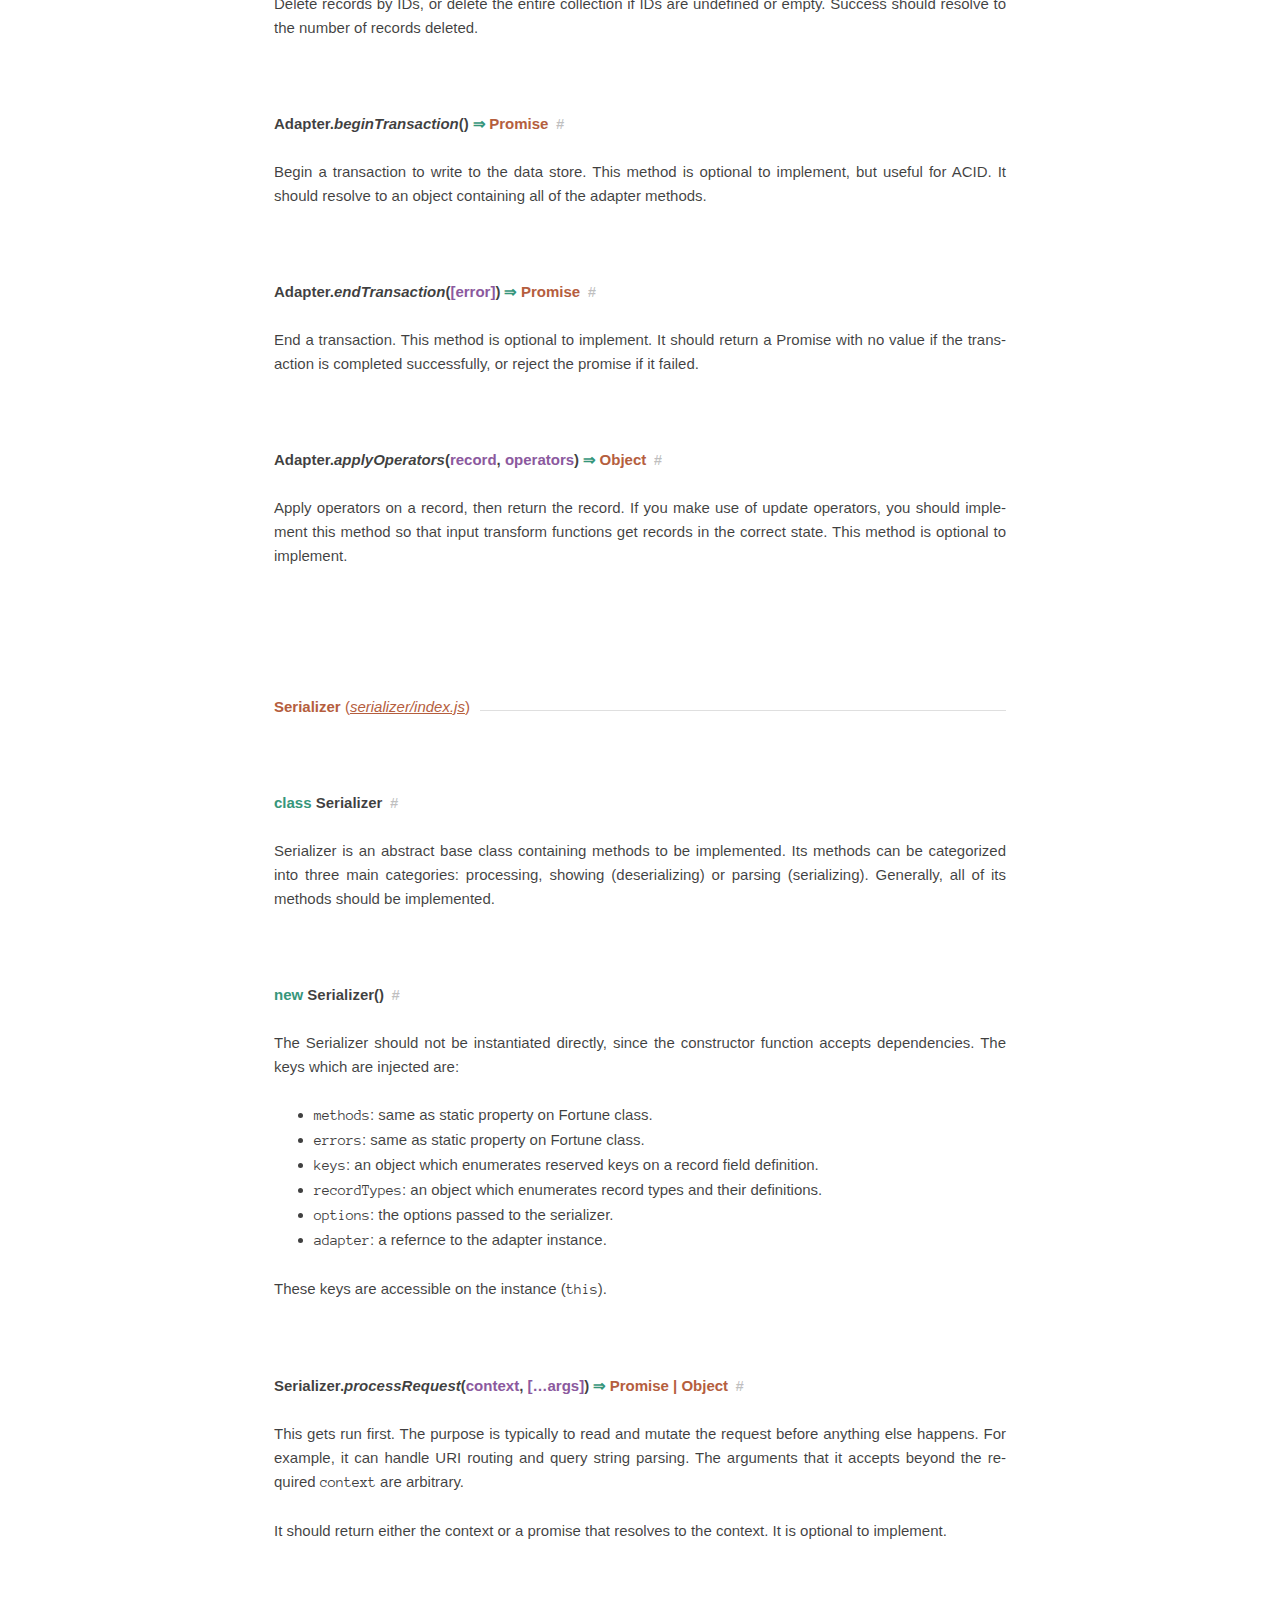
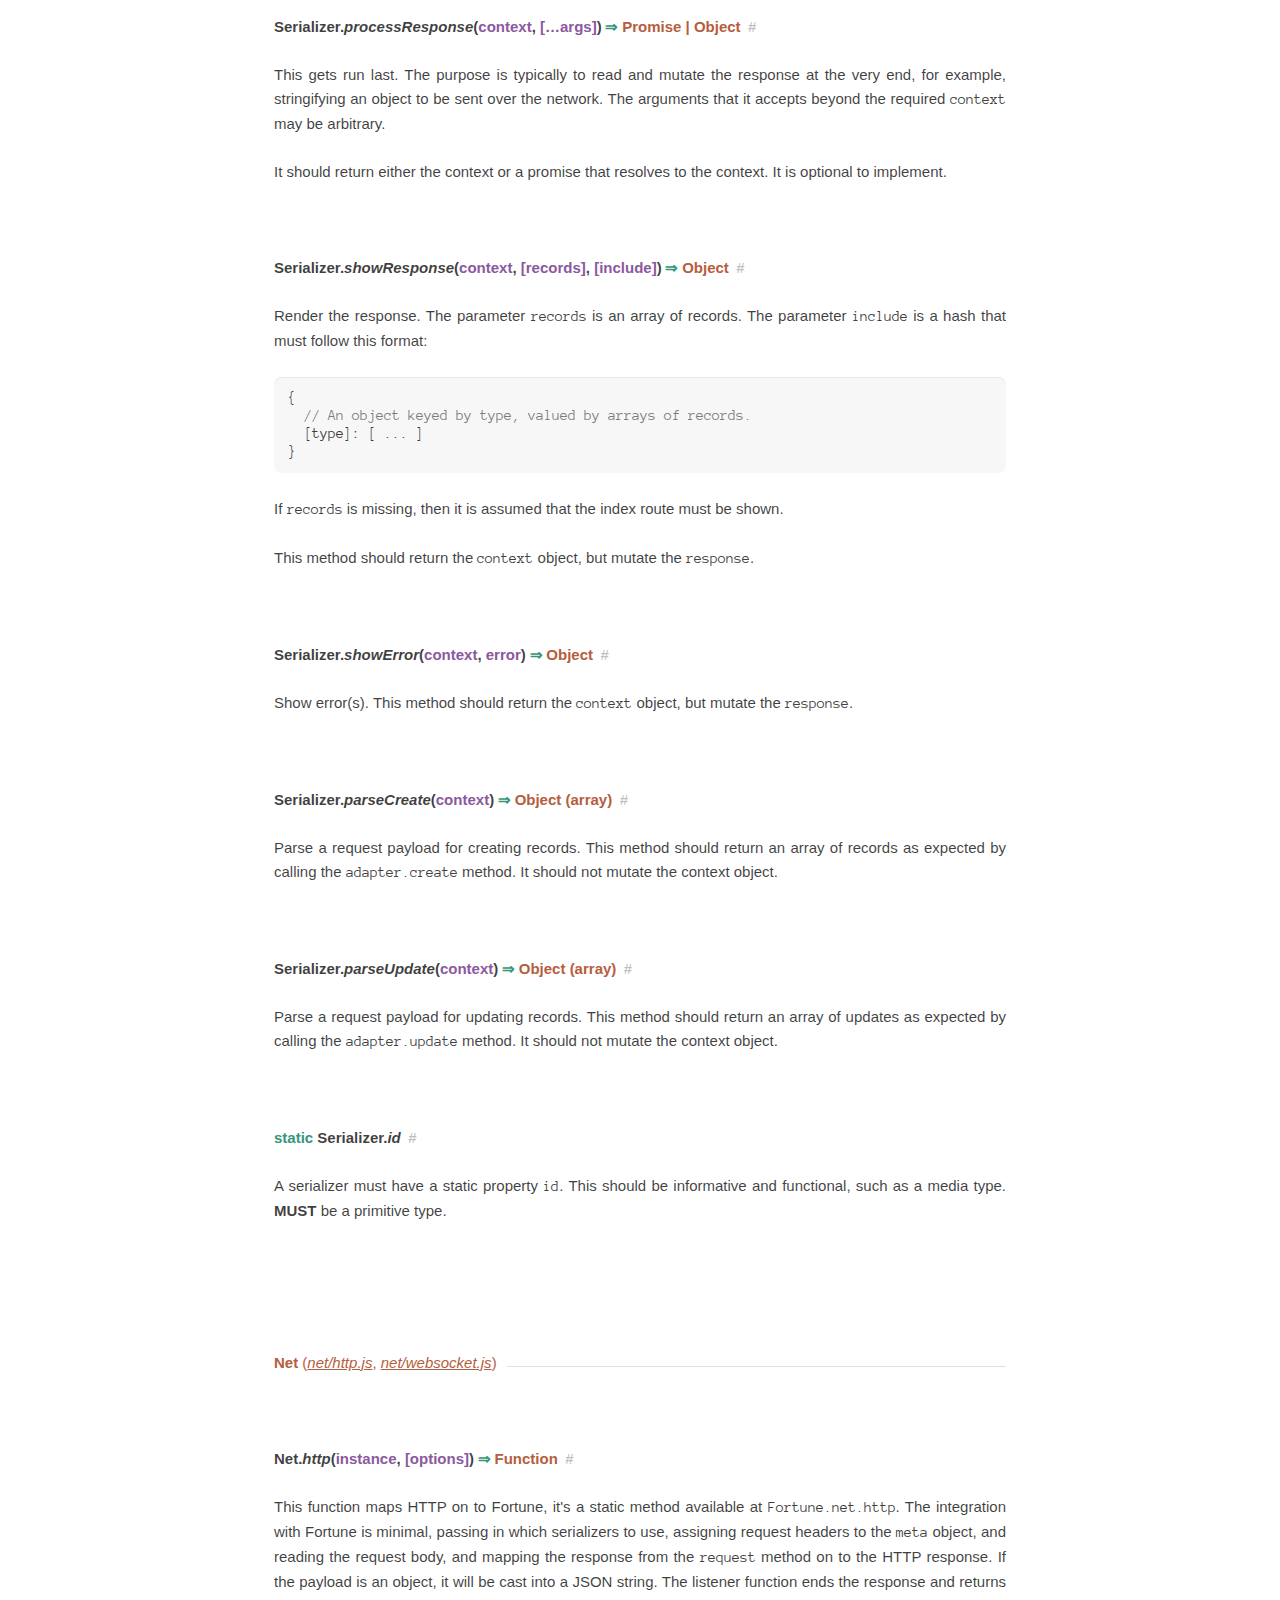
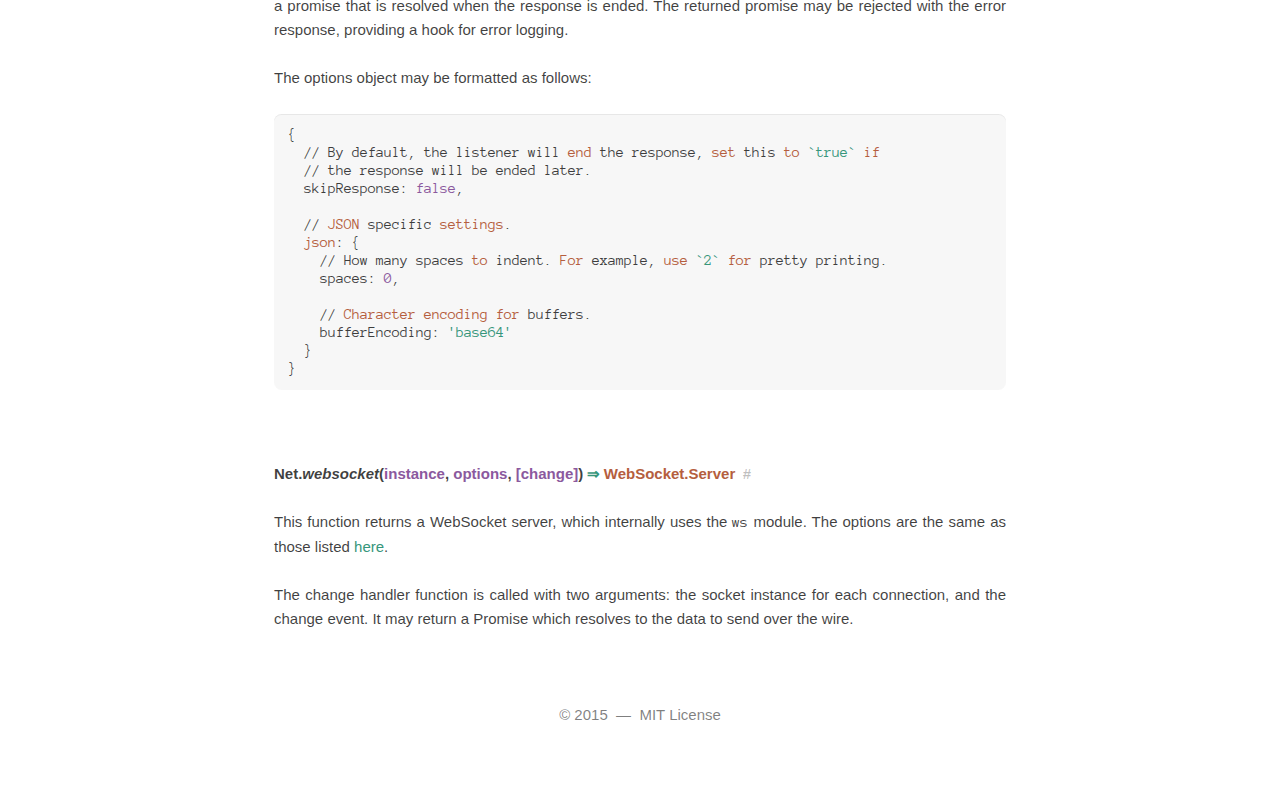
==== commit 205486e4: "Update website from deploy script." ====
--- a/api/index.html
+++ b/api/index.html
@@ -8,7 +8,7 @@
         --><a href="../plugins/">Plugins</a></nav></header><article><div class="api"><h6>Fortune <span>(<a href="https://github.com/fortunejs/fortune/blob/master/lib/core.js"><em>core.js</em></a>)</span></h6><h2 id="fortune"><span class="class">class</span> Fortune<!--
         --><!--
         --><!--
-      --><a href="#fortune" class="anchor">#</a></h2><p>This is the default export of the <code>fortune</code> module. The Fortune class subclasses the built-in <code>EventEmitter</code> class, and it has a few static properties attached to it that may be useful to access:</p><ul><li><code>Adapter</code>: abstract base class for the Adapter.</li><li><code>adapters</code>: included adapters, defaults to memory adapter. Note that the browser build also includes <code>indexedDB</code> and <code>webStorage</code> adapters.</li><li><code>Serializer</code>: abstract base class for the Serializer.</li><li><code>serializers</code>: included serializers, currently Micro API and JSON API.</li><li><code>net</code>: network protocol helpers, currently HTTP and WebSocket.</li><li><code>errors</code>: custom typed errors, useful for throwing errors in transform functions.</li><li><code>methods</code>: a hash that maps strings to symbols. Available are: <code>find</code>, <code>create</code>, <code>update</code>, and <code>delete</code>.</li><li><code>change</code>: this is the symbol for the event that is emitted when a change is done. The callback function receives an object keyed by method symbols.</li></ul><p>Note: in the browser version, <code>serializers</code> and <code>net</code> are omitted.</p><h2 id="fortune-constructor"><span class="class">new</span> Fortune<!--
+      --><a href="#fortune" class="anchor">#</a></h2><p>This is the default export of the <code>fortune</code> module. The Fortune class subclasses the built-in <code>EventEmitter</code> class, and it has a few static properties attached to it that may be useful to access:</p><ul><li><code>Adapter</code>: abstract base class for the Adapter.</li><li><code>adapters</code>: included adapters, defaults to memory adapter. Note that the browser build also includes <code>indexedDB</code> and <code>webStorage</code> adapters.</li><li><code>Serializer</code>: abstract base class for the Serializer.</li><li><code>serializers</code>: included serializers, defaulting to <em>ad hoc</em> HTTP. Server-side only.</li><li><code>net</code>: network protocol helpers, currently HTTP and WebSocket. Server-side only.</li><li><code>errors</code>: custom typed errors, useful for throwing errors in transform functions.</li><li><code>methods</code>: a hash that maps strings to symbols. Available are: <code>find</code>, <code>create</code>, <code>update</code>, and <code>delete</code>.</li><li><code>change</code>: this is the symbol for the event that is emitted when a change is done. The callback function receives an object keyed by method symbols.</li></ul><p>Note: in the browser version, <code>serializers</code> and <code>net</code> are omitted.</p><h2 id="fortune-constructor"><span class="class">new</span> Fortune<!--
         --><!--
           -->(<span class="parameter" title="Object">[options]</span>)<!--
         --><!--
@@ -27,7 +27,7 @@
     options: { <span class="hljs-attribute">...</span> }
   },
 
-  <span class="hljs-comment">// Serializers ordered by priority. Default: Micro API, JSON API</span>
+  <span class="hljs-comment">// Serializers ordered by priority. Default: ad hoc JSON-over-HTTP.</span>
   serializers: <span class="hljs-preprocessor">[</span>{
     <span class="hljs-comment">// Must be a class that extends `Fortune.Serializer`, or a function</span>
     <span class="hljs-comment">// that accepts the Serializer class and returns a subclass. Required.</span>
